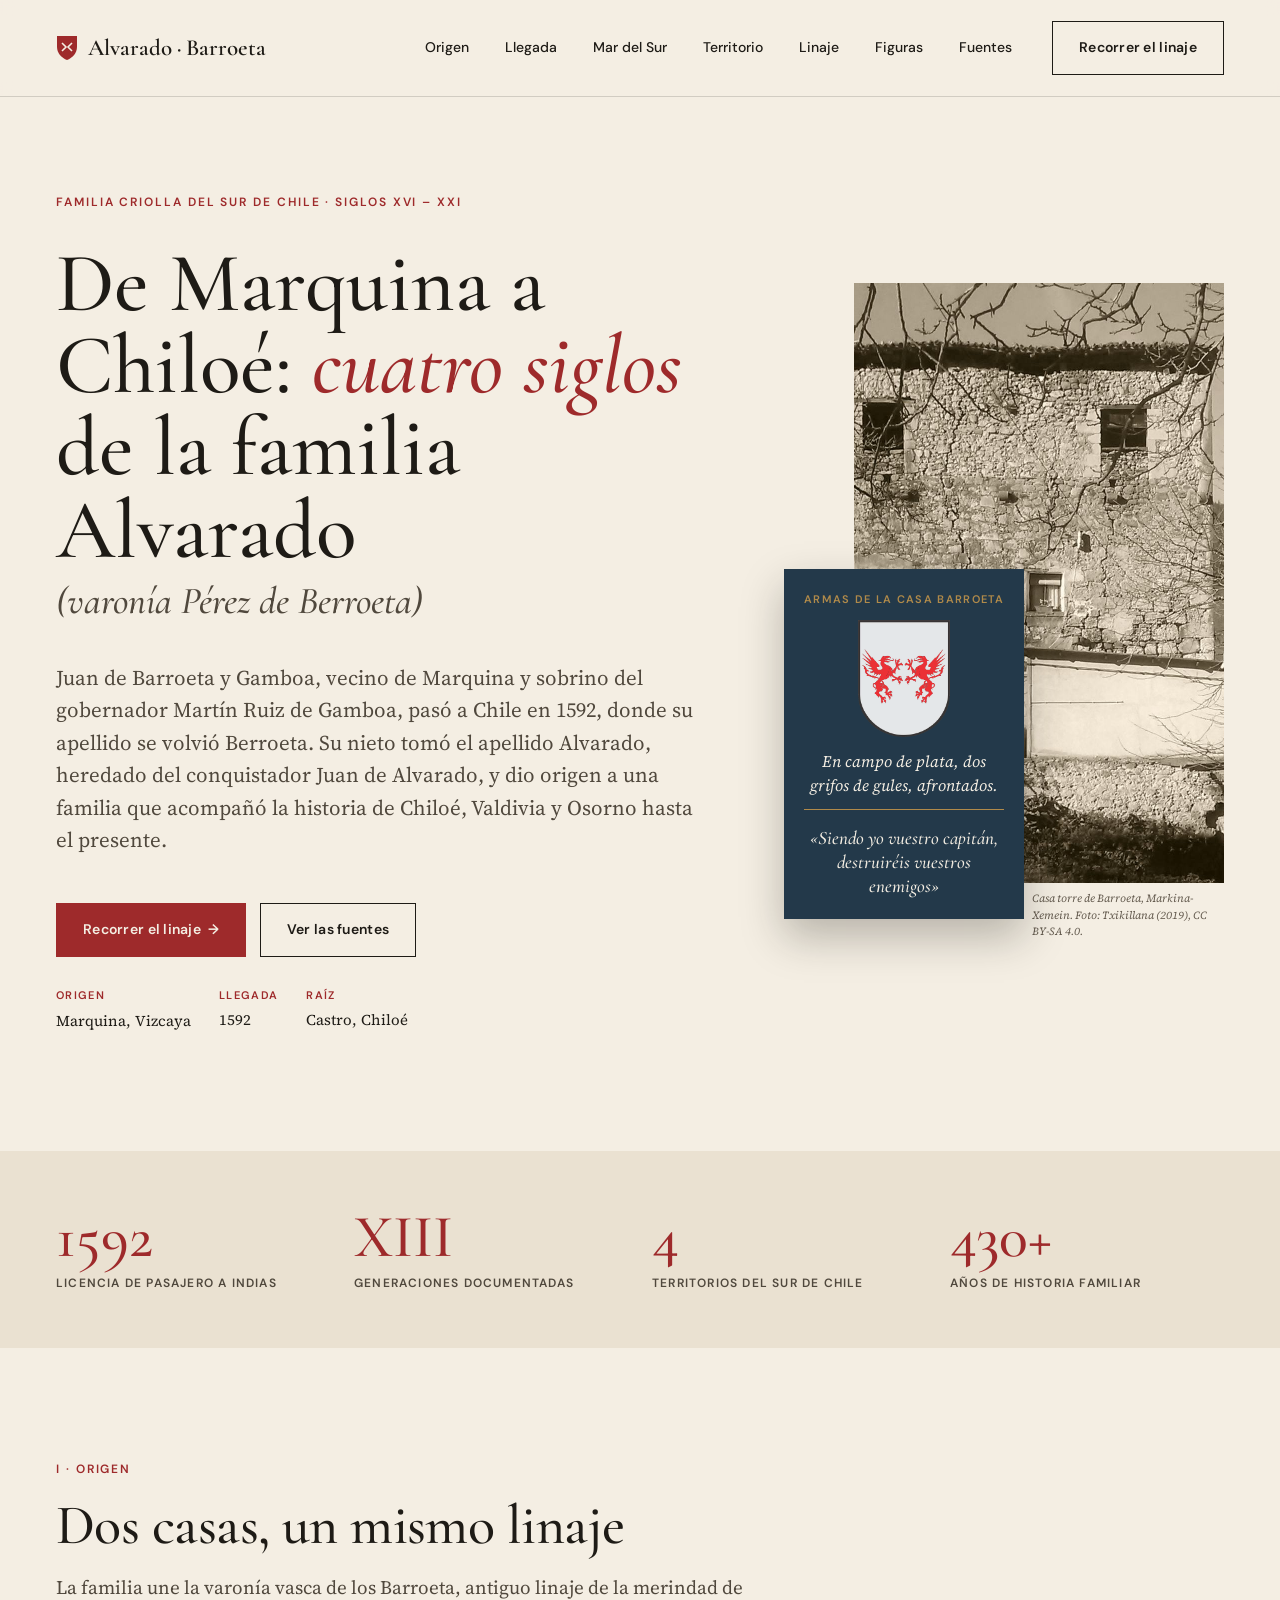
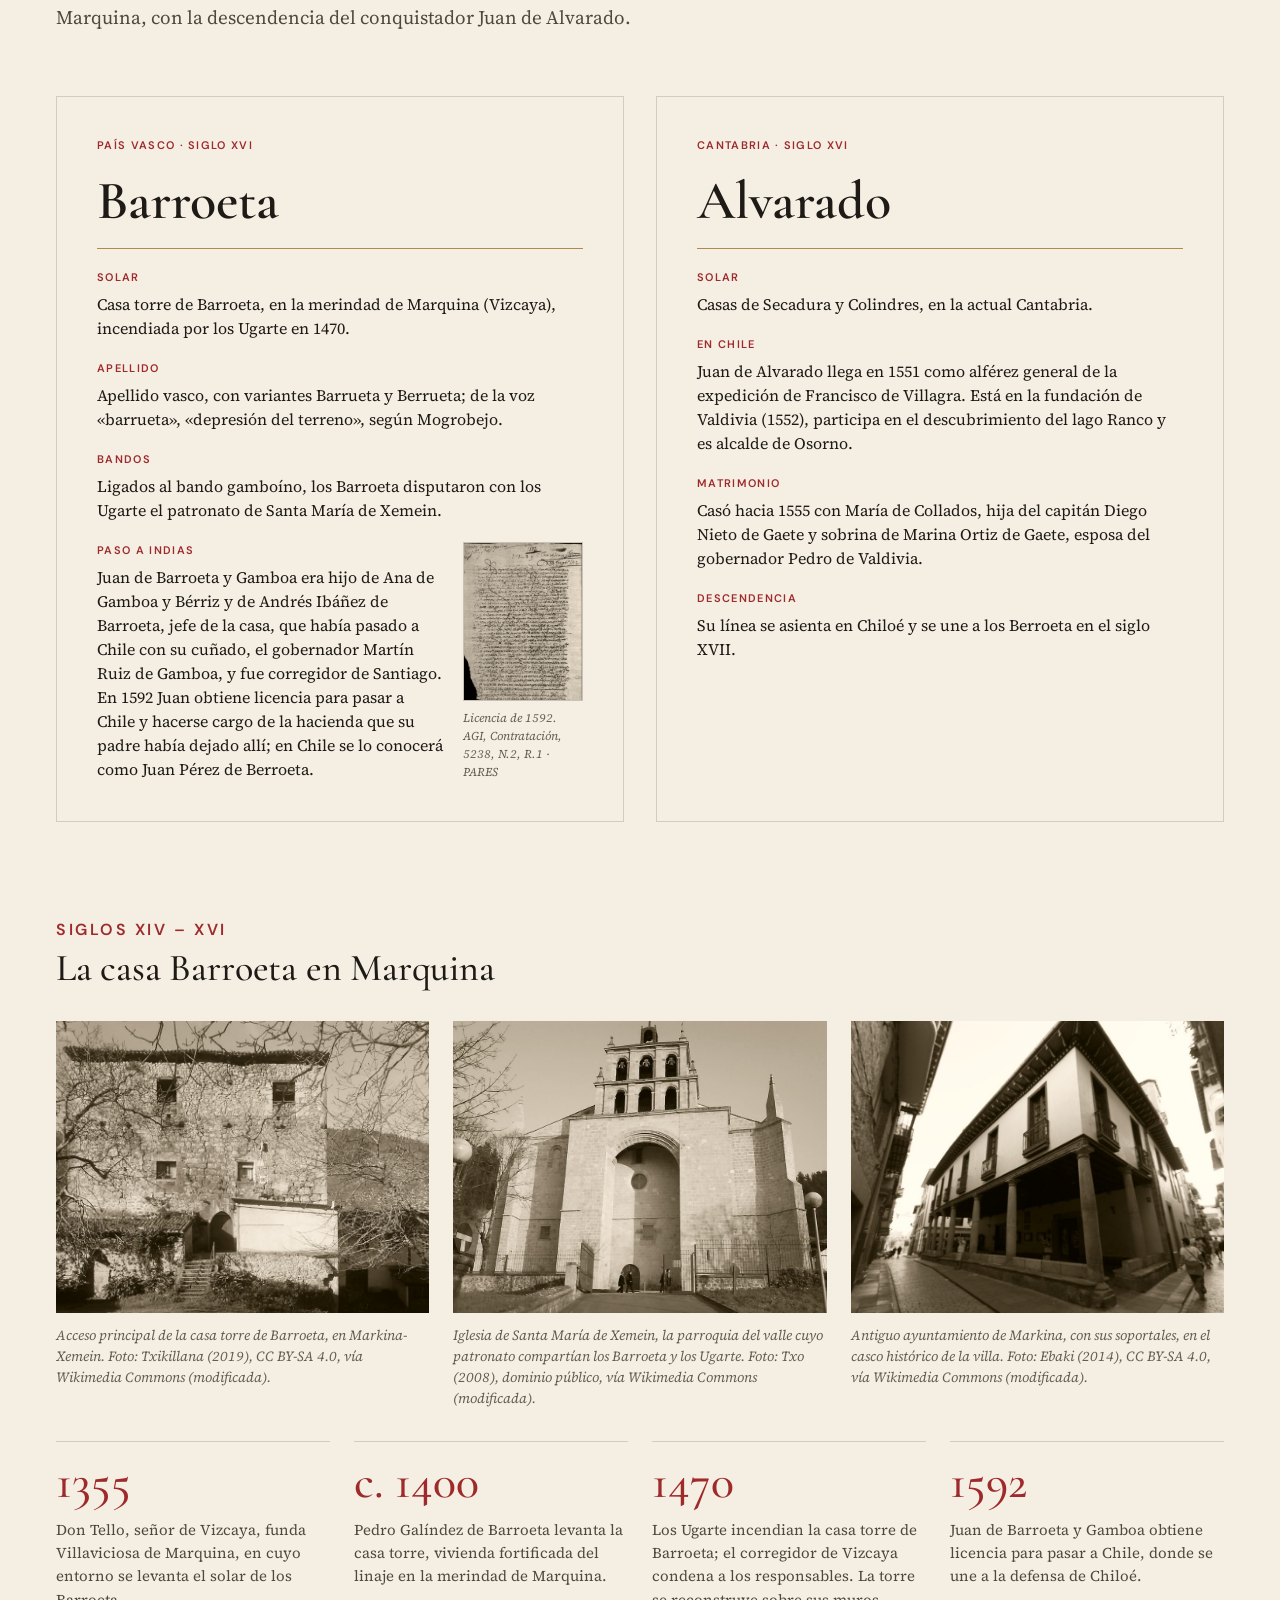
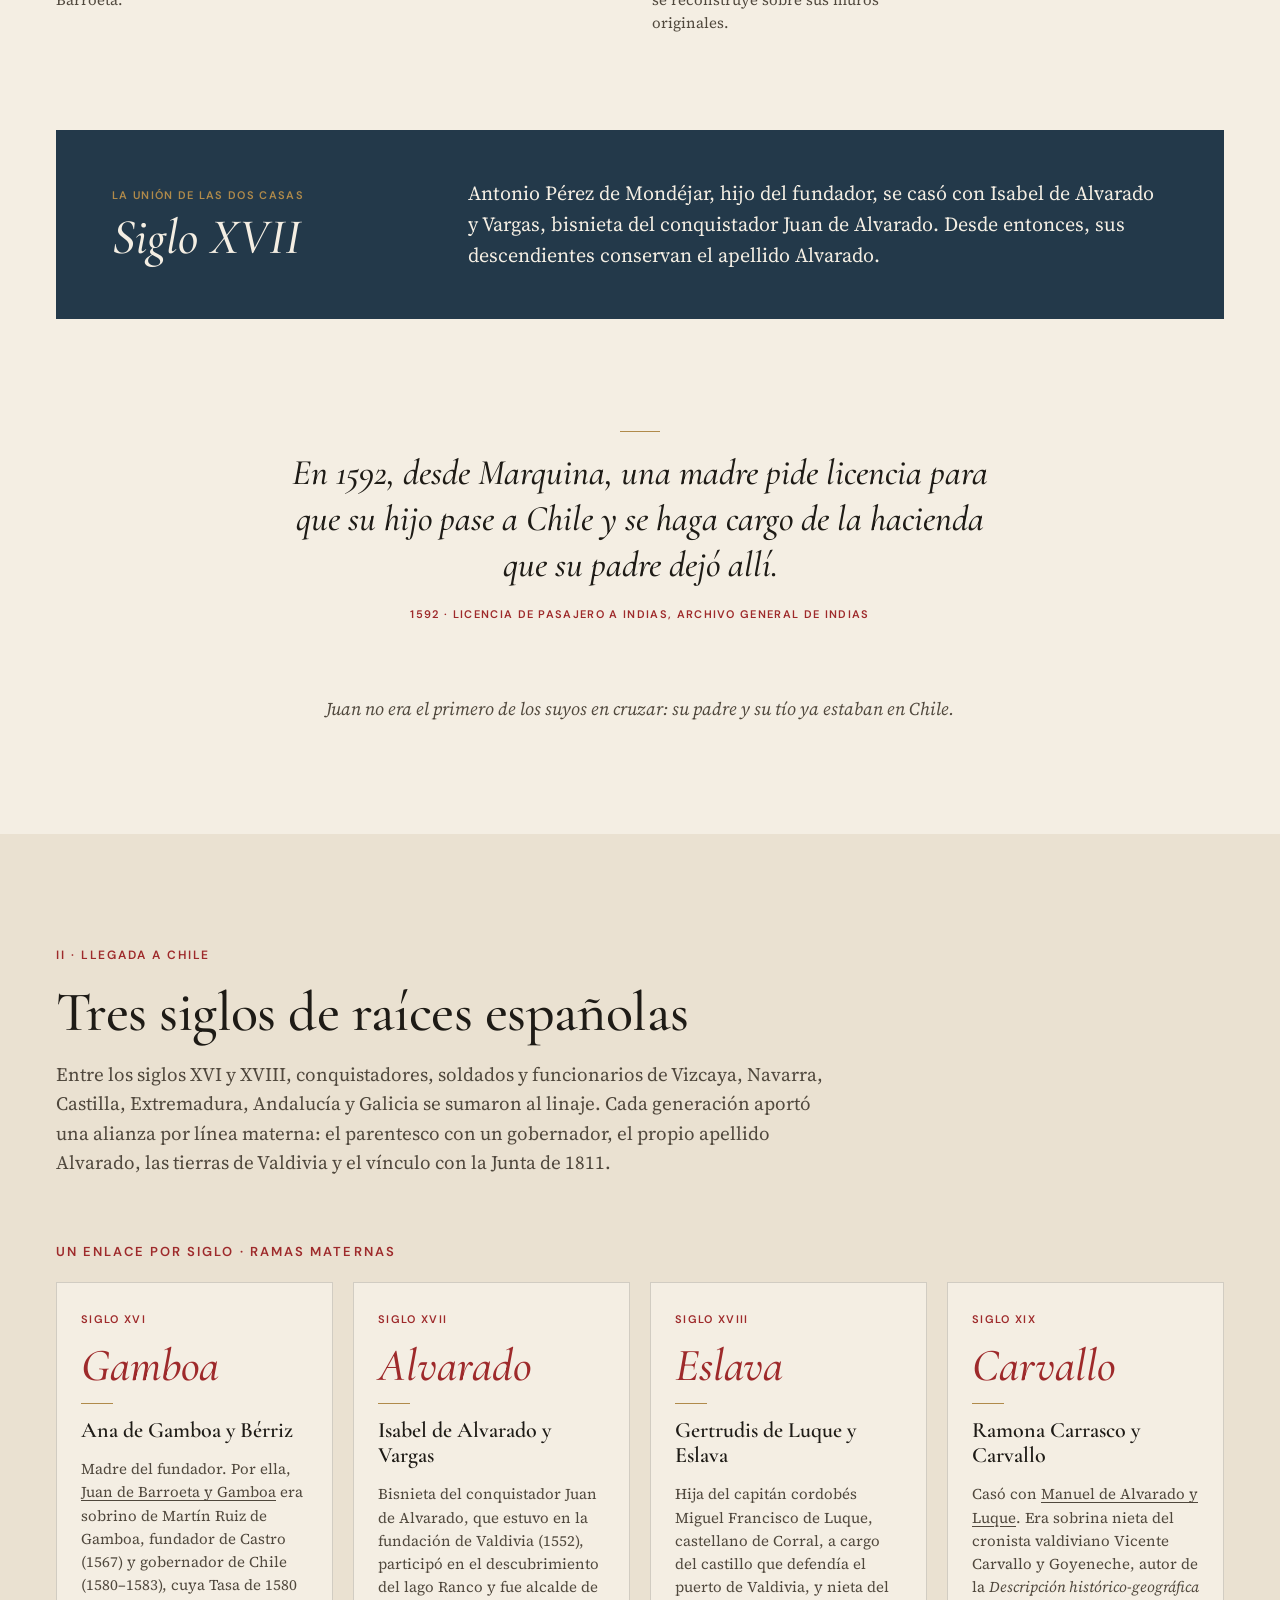
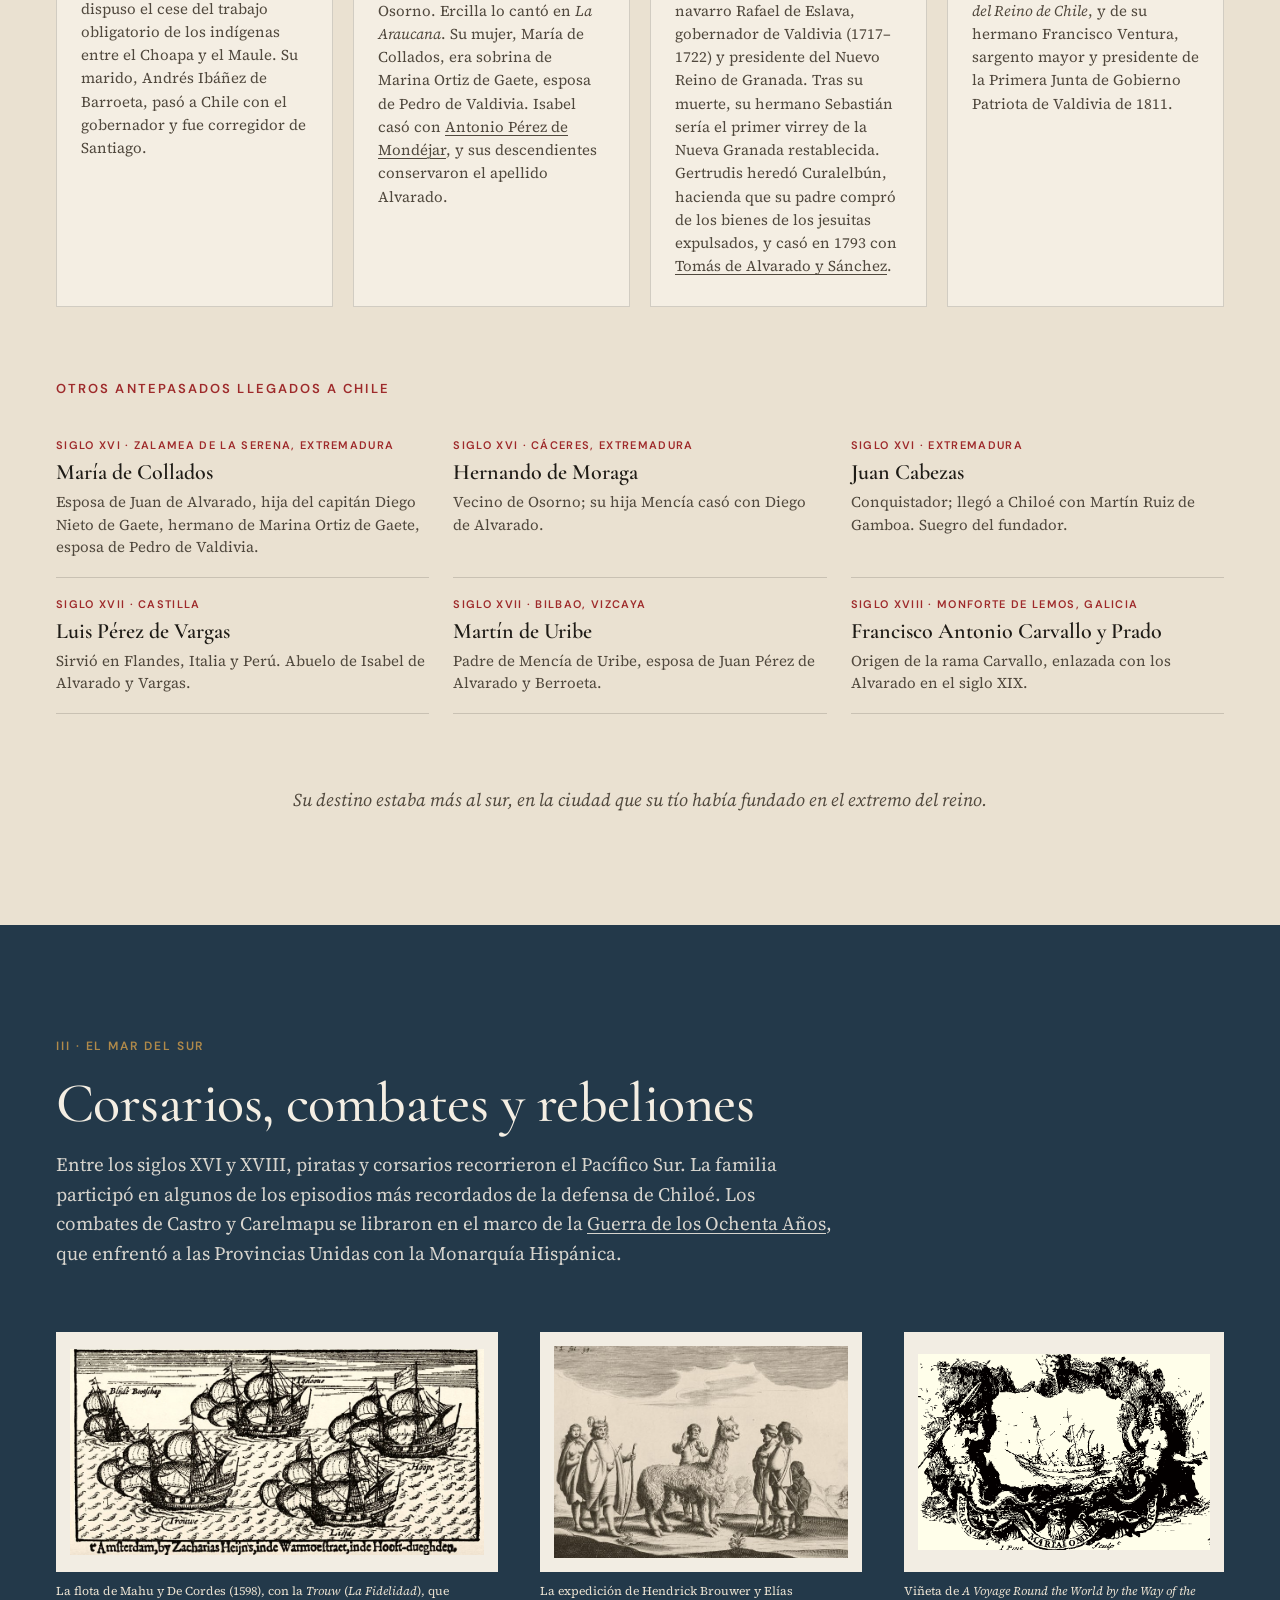
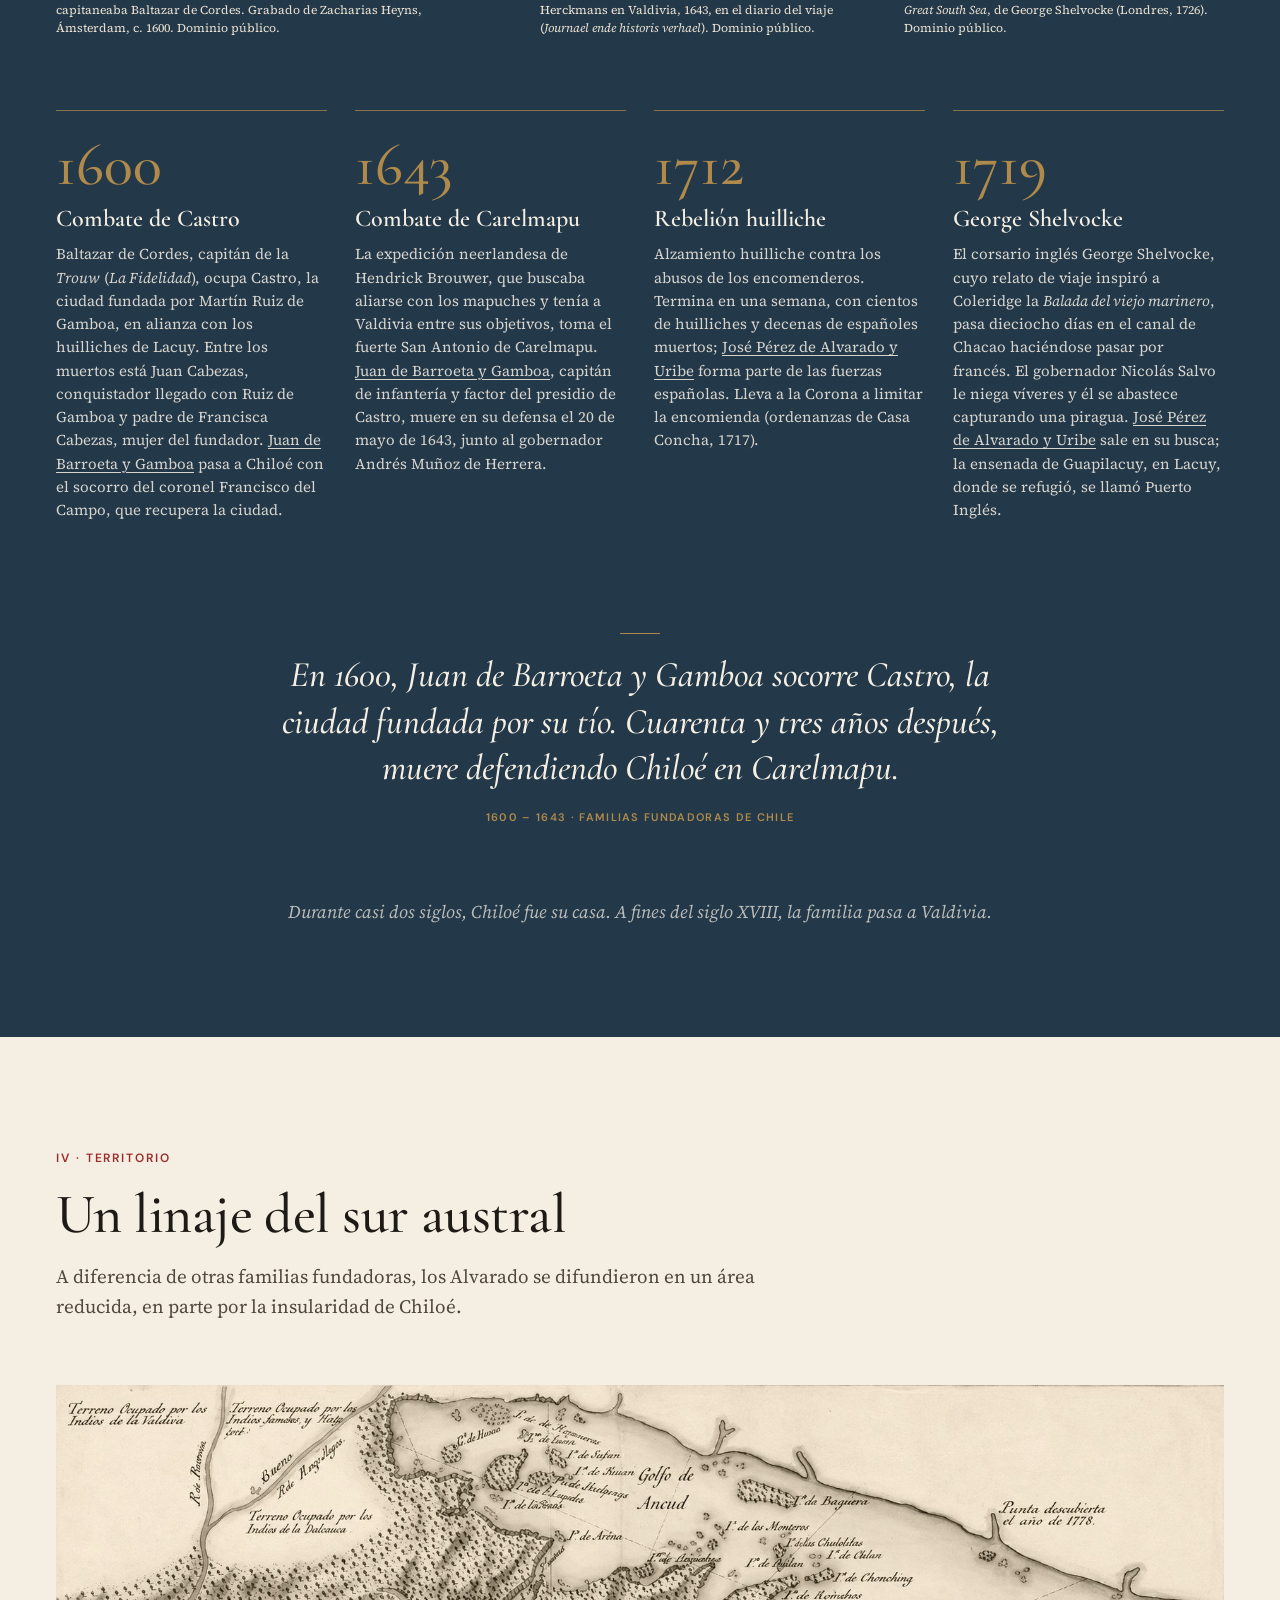
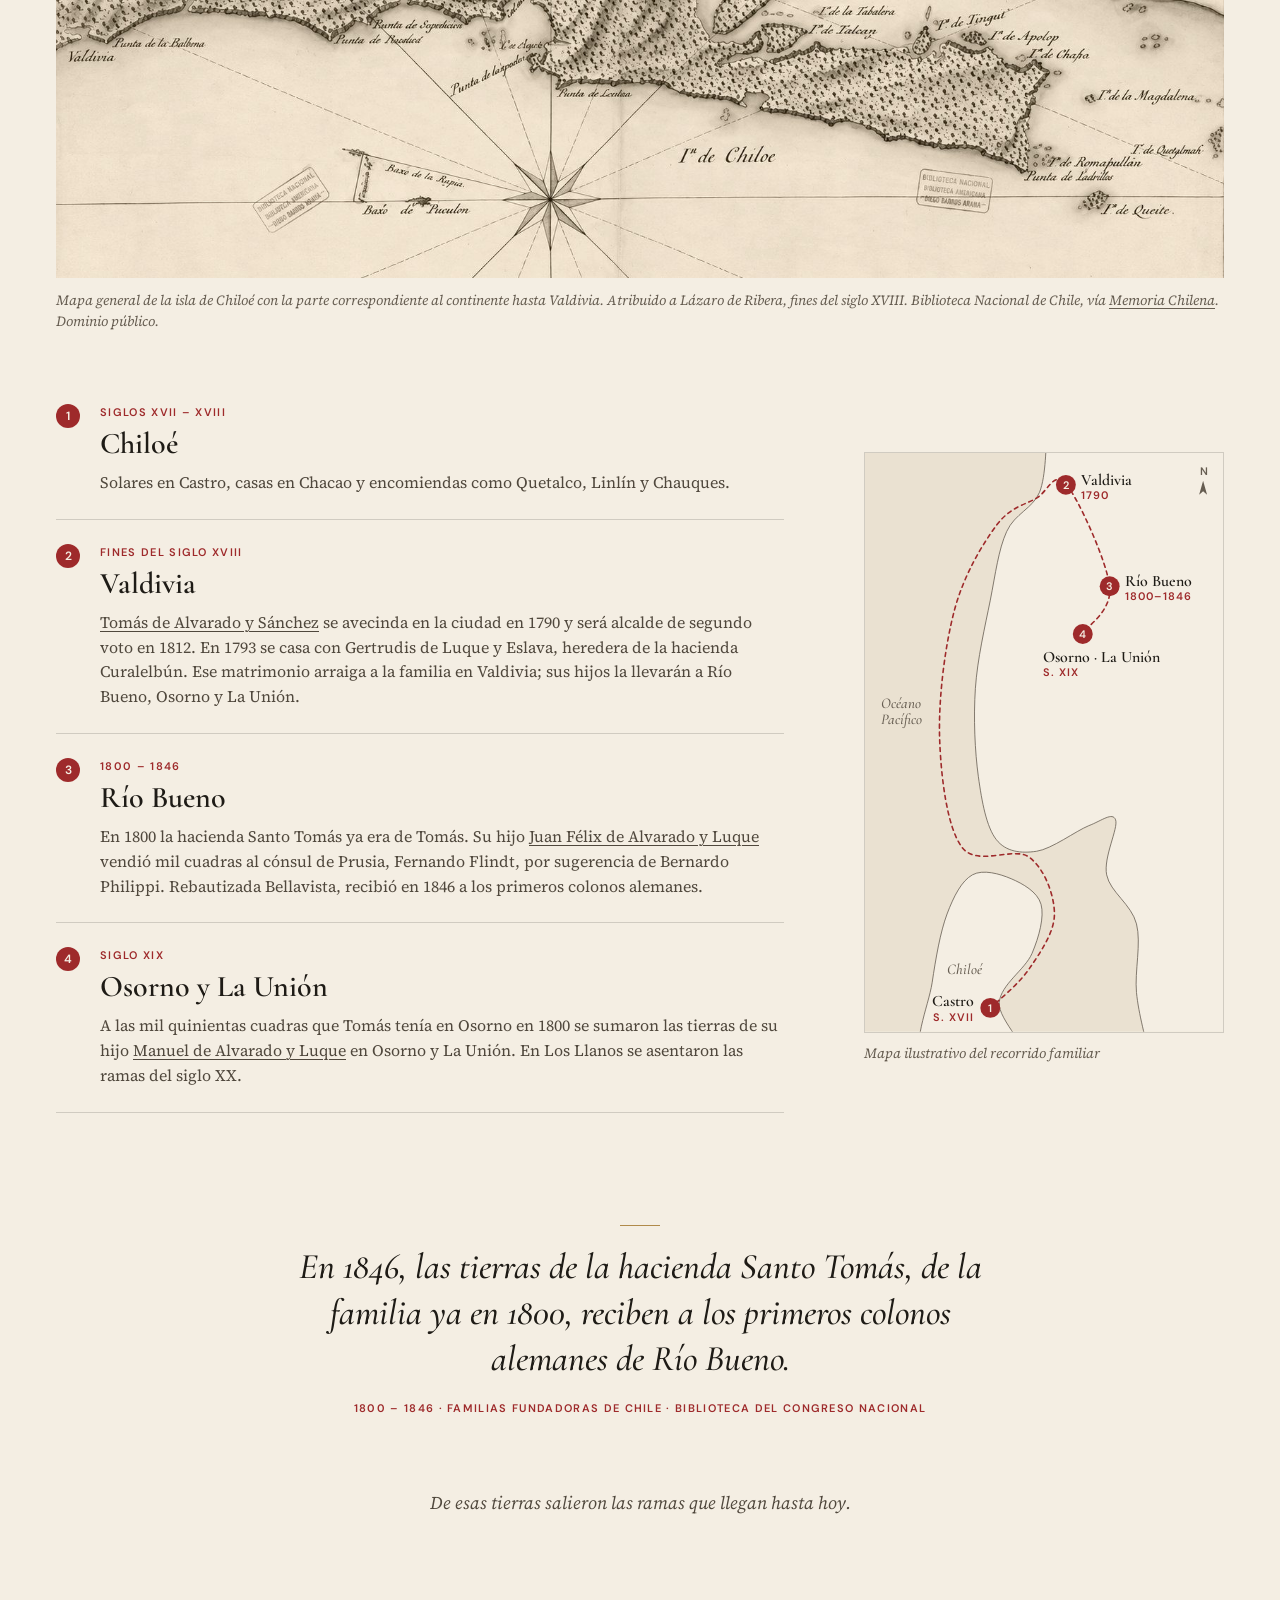
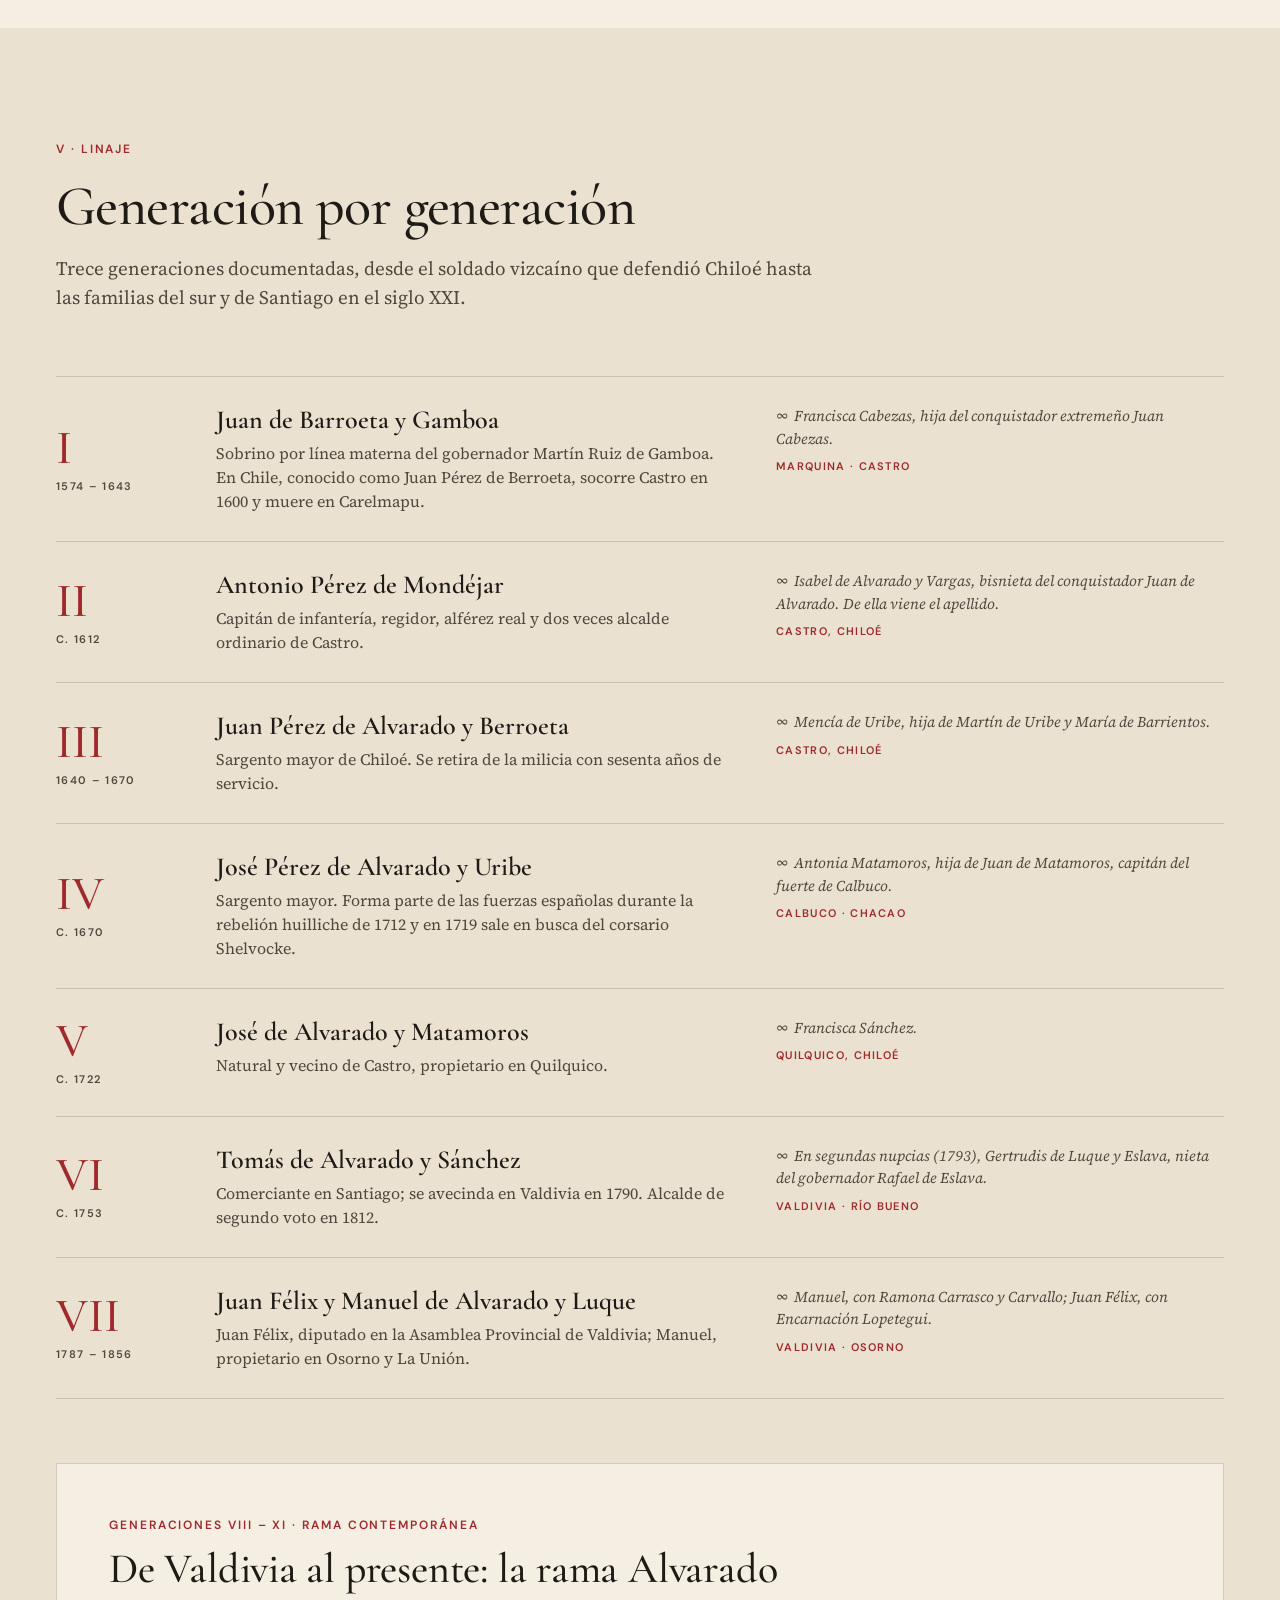
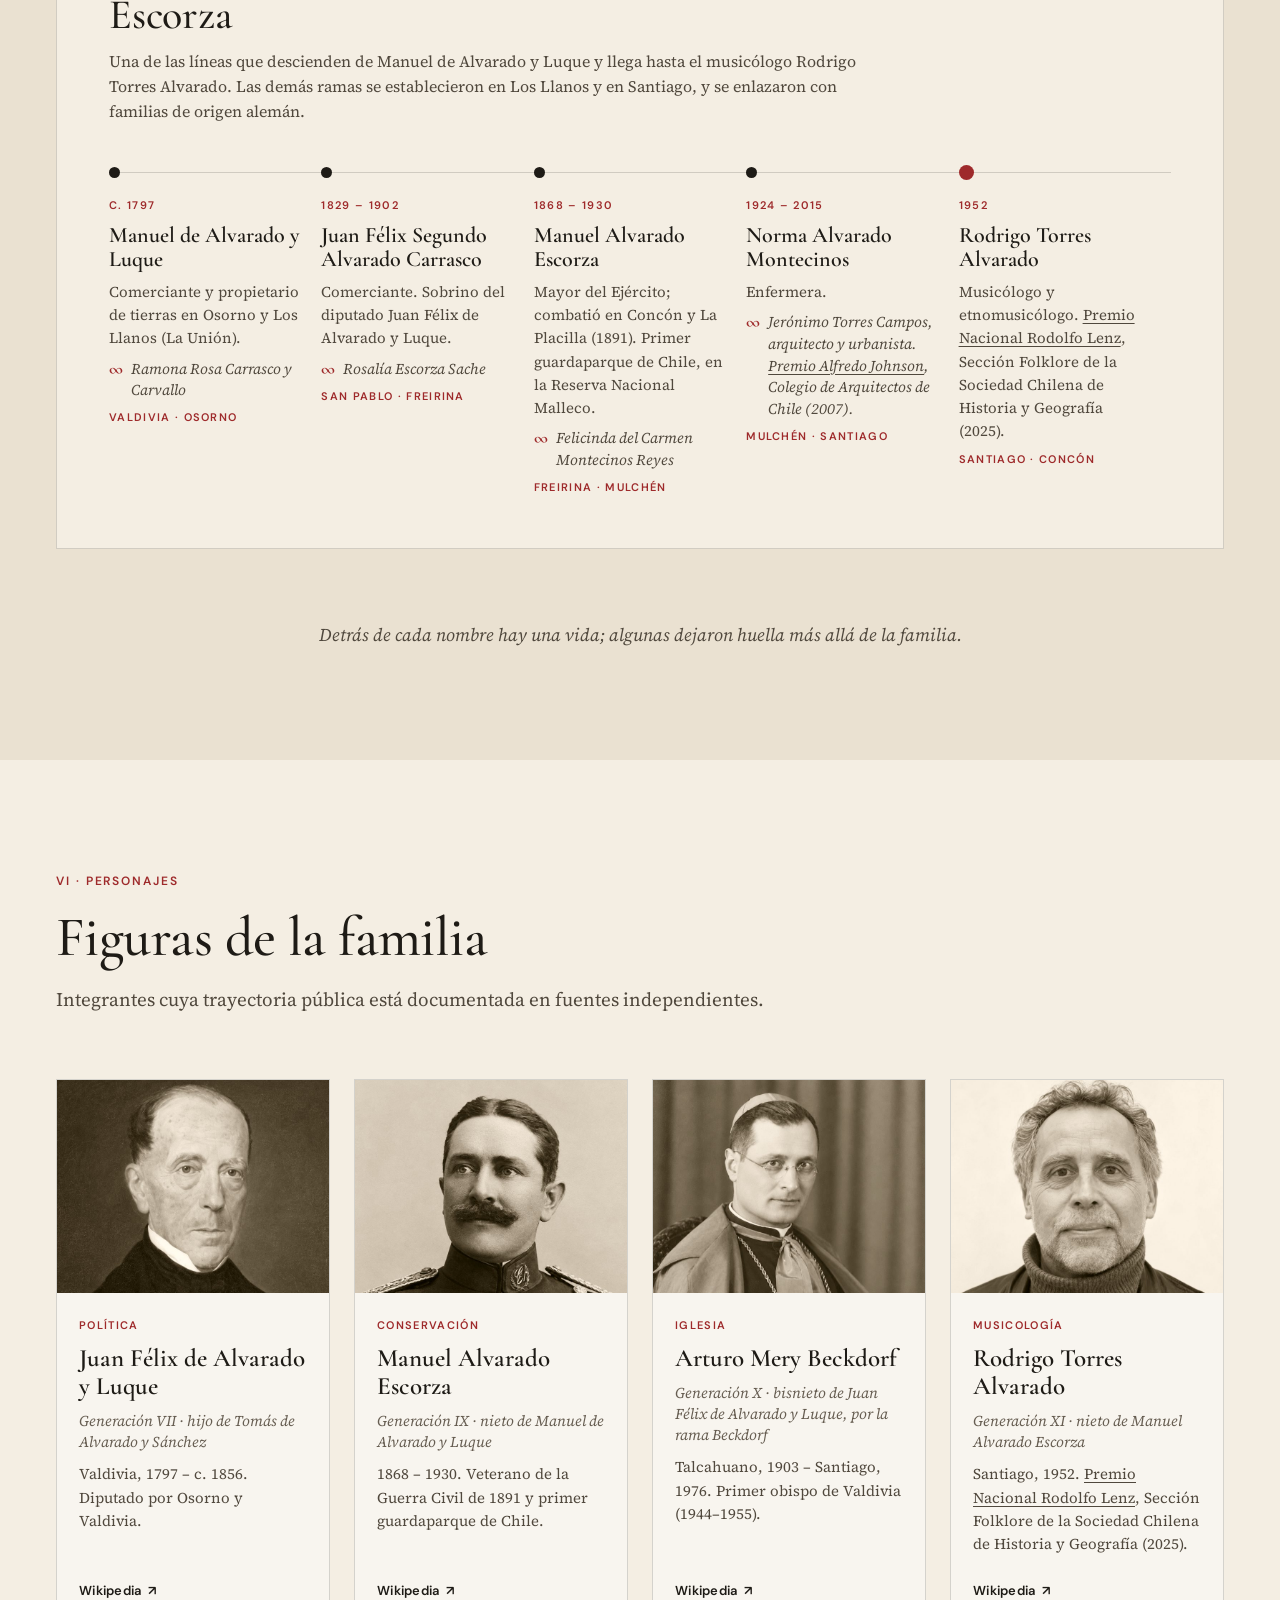
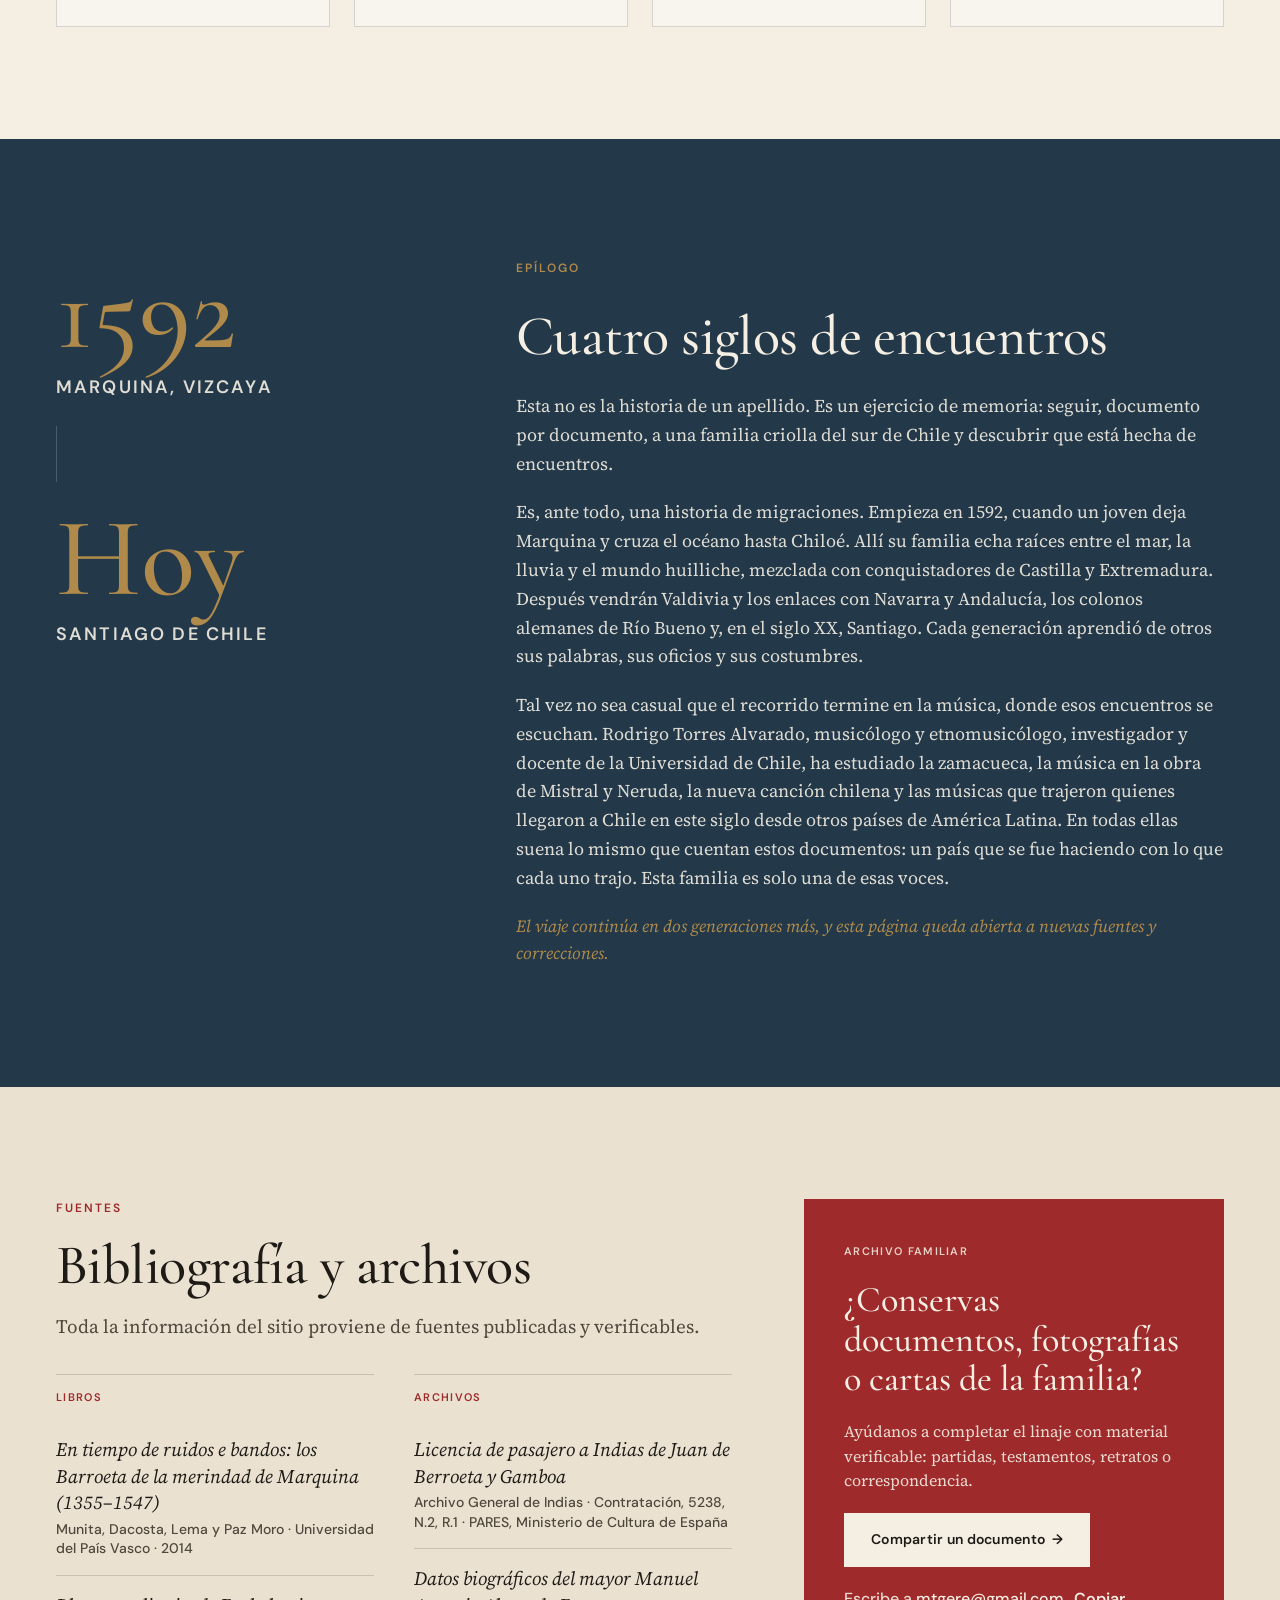
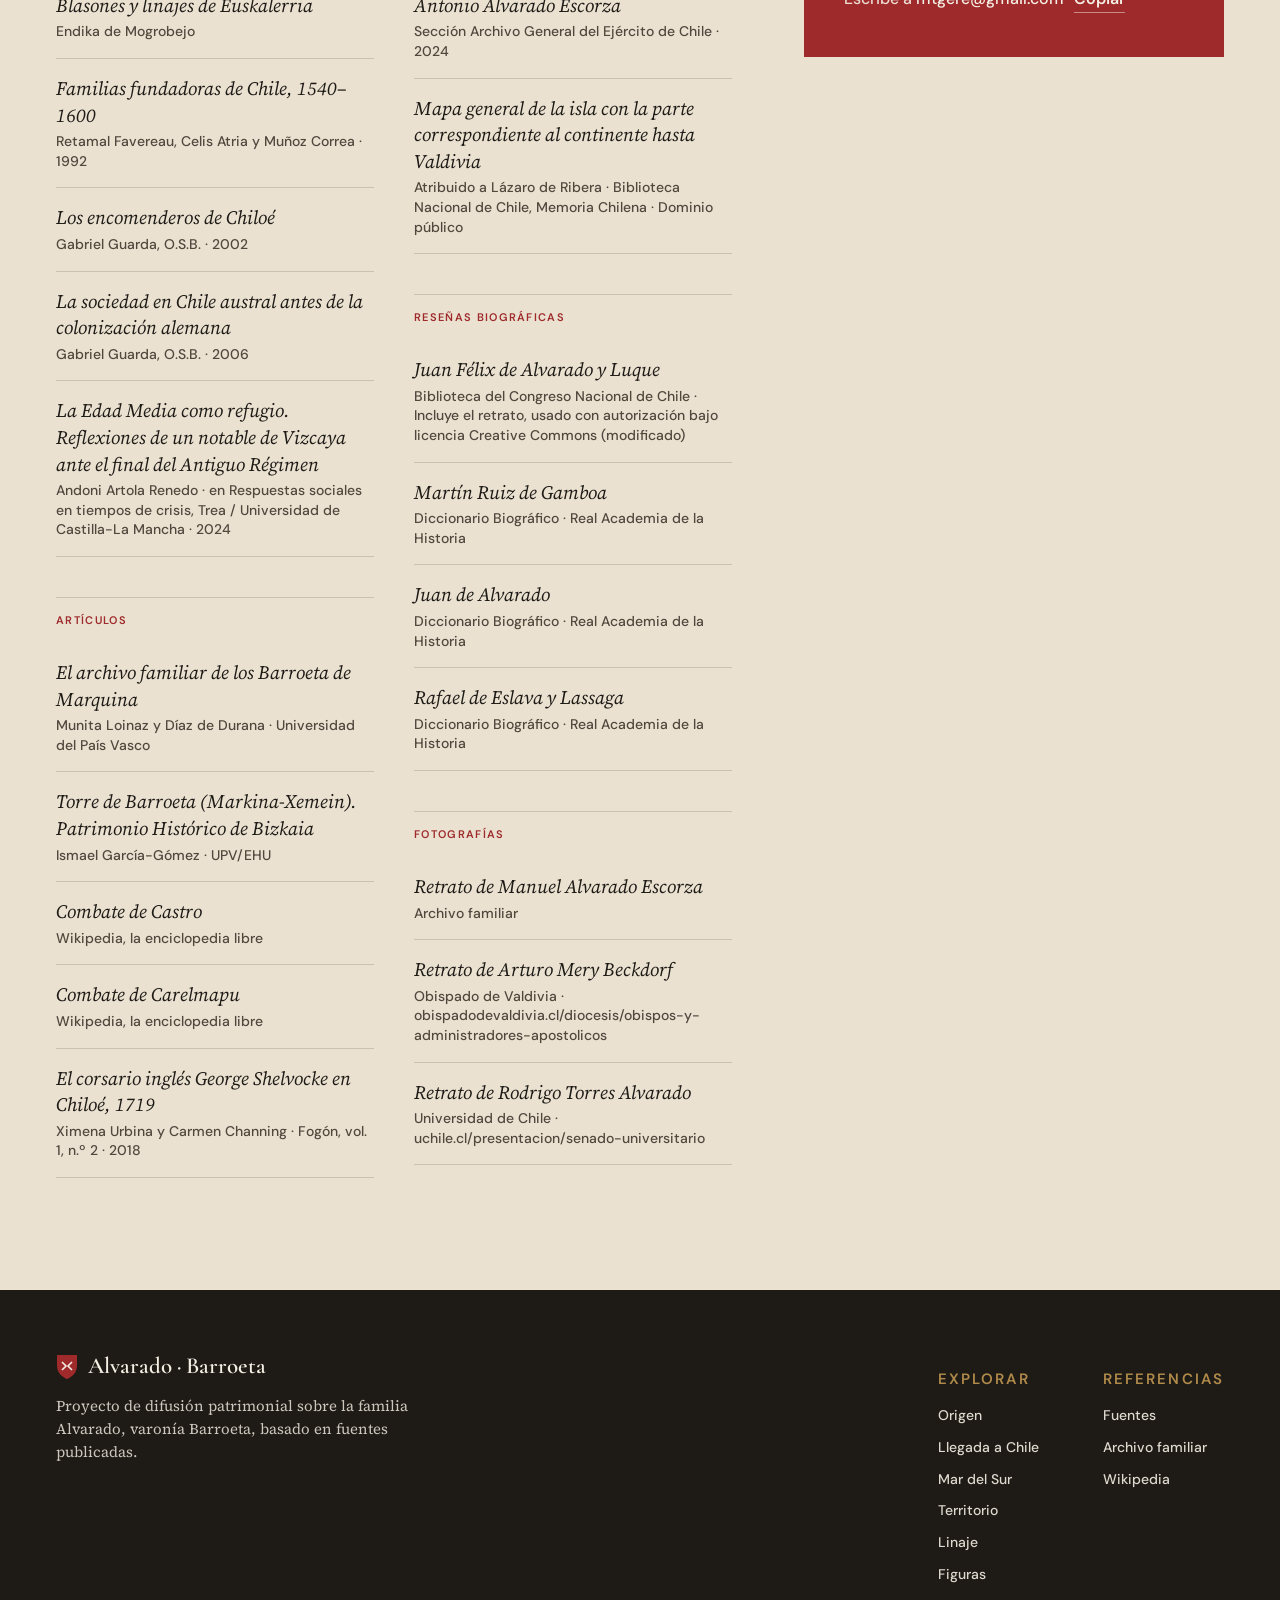
==== index.html @ 6210ed1a "Publica el sitio Alvarado · Barroeta Co-Authored-By: Claude Opus 5.5 <noreply@anthropic.com> Claude-" ====
<!doctype html>
<html lang="es">
<head>
<meta charset="utf-8">
<meta name="viewport" content="width=device-width, initial-scale=1, viewport-fit=cover">
<meta name="theme-color" content="#F4EEE3">
<meta property="og:type" content="website">
<meta property="og:title" content="De Marquina a Chiloé: cuatro siglos de la familia Alvarado">
<meta property="og:description" content="Historia documentada de una familia criolla del sur de Chile, varonía Pérez de Berroeta (1592 – hoy).">
<meta property="og:image" content="https://alvaradobarroeta.cl/img/torre-hero.jpg">
<meta property="og:url" content="https://alvaradobarroeta.cl/">
<link rel="canonical" href="https://alvaradobarroeta.cl/">
<link rel="icon" href="favicon.svg" type="image/svg+xml">
<title>Alvarado · Barroeta</title>
<meta name="description" content="De Marquina a Chiloé: cuatro siglos de la familia Alvarado (varonía Pérez de Berroeta), una familia criolla del sur de Chile.">
<link rel="preconnect" href="https://fonts.googleapis.com">
<link rel="preconnect" href="https://fonts.gstatic.com" crossorigin>
<link rel="stylesheet" href="https://fonts.googleapis.com/css2?family=Cormorant+Garamond:ital,wght@0,500;0,600;1,500&family=DM+Sans:wght@500;600&family=Source+Serif+4:ital,opsz,wght@0,8..60,400;1,8..60,400&display=swap">
<style>
html,body{margin:0}[hidden]{display:none!important}
/* Layout: archival one-page chronicle from the Figma file "Linaje Alvarado · Landing" — 1440 frame with 120px margins (1200 measure), 390 frame with 20px margins; parchment and beige bands, navy for the sea and the epilogue */
*,*::before,*::after{box-sizing:border-box}
:root{
  --cream:#F4EEE3; --beige:#EAE1D1; --paper:#F8F5EF; --navy:#23394A; --dark:#1E1B16;
  --ink:#1E1B16; --grey:#50483D; --muted:#665D51; --red:#9E2A2B; --gold:#B08A4A;
  --line:rgba(30,27,22,.16); --line-light:rgba(244,238,227,.2);
  --display:"Cormorant Garamond",Garamond,"Times New Roman",serif;
  --text:"Source Serif 4","Source Serif Pro",Georgia,serif;
  --ui:"DM Sans",system-ui,-apple-system,"Segoe UI",sans-serif;
  --side:120px; --sec:112px; --block:64px;
  color-scheme:light;
}
@media (max-width:1280px){:root{--side:56px}}
@media (max-width:720px){:root{--side:20px;--sec:64px;--block:40px}}
html{scroll-behavior:smooth;scroll-padding-top:calc(72px + env(safe-area-inset-top,0px))}
@media (prefers-reduced-motion:reduce){html{scroll-behavior:auto}*{animation:none!important;transition:none!important}}
body{background:var(--cream);color:var(--ink);font-family:var(--text);font-size:16px;line-height:1.55;-webkit-font-smoothing:antialiased;text-rendering:optimizeLegibility;overflow-x:hidden}
body::before{content:"";position:fixed;inset:0 0 auto;height:env(safe-area-inset-top,0px);z-index:60;background:var(--cream)}
a{color:inherit}
img{display:block;max-width:100%}
p{margin:0}
.wrap{max-width:calc(1200px + 2*var(--side));margin:0 auto;padding-left:max(var(--side),env(safe-area-inset-left,0px));padding-right:max(var(--side),env(safe-area-inset-right,0px))}
section{padding-block:var(--sec)}
.bg-cream{background:var(--cream)} .bg-beige{background:var(--beige)} .bg-navy{background:var(--navy);color:var(--cream)}
:focus-visible{outline:2px solid var(--red);outline-offset:3px}
.bg-navy :focus-visible{outline-color:var(--gold)}

/* type — Figma desktop / mobile values */
.kicker{font-family:var(--ui);font-weight:600;font-size:12px;letter-spacing:.16em;text-transform:uppercase;color:var(--red)}
.bg-navy .kicker{color:var(--gold)}
.label{font-family:var(--ui);font-weight:600;font-size:11px;letter-spacing:.12em;text-transform:uppercase;color:var(--red)}
.bg-navy .label{color:var(--gold)}
h1,h2,h3,h4{font-family:var(--display);font-weight:500;margin:0}
h2{font-size:56px;line-height:1.05;letter-spacing:-.01em}
.lead{font-size:19px;line-height:1.55;color:var(--grey);max-width:780px}
.bg-navy .lead{color:rgba(244,238,227,.86)}
.head{display:grid;gap:18px;margin-bottom:var(--block);max-width:780px}
.link-u{text-decoration:underline;text-decoration-thickness:1px;text-underline-offset:3px}
.link-u:hover{color:var(--red)} .bg-navy .link-u:hover{color:var(--gold)}
.cap{font-style:italic;font-size:14px;line-height:1.5;color:var(--muted)}
.bg-navy .cap{color:rgba(244,238,227,.72)}
/* Los ajustes de imagen de Figma (exposición, temperatura, tinte, sombras) vienen aplicados en cada archivo con la curva medida en Figma */
.mask{overflow:hidden;background:var(--beige)}
.mask img{width:100%;height:100%;object-fit:cover;object-position:center}
@media (max-width:720px){
  h2{font-size:36px}
  .lead{font-size:16px}
  .head{gap:12px}
}

/* nav */
.nav{position:sticky;top:env(safe-area-inset-top,0px);z-index:50;background:rgba(244,238,227,.95);backdrop-filter:blur(8px);-webkit-backdrop-filter:blur(8px);border-bottom:1px solid var(--line)}
.nav .wrap{display:flex;align-items:center;gap:40px;min-height:96px;position:relative}
.brand{display:flex;align-items:center;gap:10px;text-decoration:none;font-family:var(--display);font-weight:600;font-size:23px;line-height:1;white-space:nowrap}
.brand svg{flex:none}
.nav-links{display:flex;gap:36px;margin-left:auto;font-family:var(--ui);font-weight:500;font-size:14px}
.nav-links a{text-decoration:none;color:var(--ink)}
.nav-links a:hover,.nav-links a.on{color:var(--red)}
.nav .btn{background:transparent;color:var(--ink);border-color:var(--ink)}
.nav .btn:hover{background:var(--ink);color:var(--cream);border-color:var(--ink)}
.btn{display:inline-flex;align-items:center;justify-content:center;gap:8px;font-family:var(--ui);font-weight:600;font-size:14px;letter-spacing:.02em;text-decoration:none;padding:15px 26px;border:1px solid var(--red);background:var(--red);color:var(--cream);white-space:nowrap;cursor:pointer}
.btn:hover{background:#86221f;border-color:#86221f}
.btn.ghost{background:transparent;color:var(--ink);border-color:var(--ink)}
.btn.ghost:hover{background:var(--ink);color:var(--cream)}
.progress{position:absolute;left:0;bottom:-1px;height:2px;width:0;background:var(--red)}
.nav .progress{left:0}
.menu-btn{display:none;margin-left:auto;font-family:var(--ui);font-weight:500;font-size:14px;background:none;border:0;padding:10px 0 10px 12px;color:var(--ink);cursor:pointer;align-items:center;gap:8px}
.menu-btn i{display:grid;gap:4px}.menu-btn i::before,.menu-btn i::after{content:"";width:18px;height:1.5px;background:currentColor;display:block}
@media (max-width:1100px){.nav-links,.nav .btn{display:none}.menu-btn{display:inline-flex}}
@media (max-width:720px){.nav .wrap{min-height:59px}.brand{font-size:20px}}
.nav .progress-bar{position:absolute;left:0;right:0;bottom:-1px;height:2px}
/* menu overlay (Figma 213:1716) */
.menu{position:fixed;inset:0;z-index:70;background:var(--navy);color:var(--cream);padding:calc(env(safe-area-inset-top,0px) + 24px) max(24px,env(safe-area-inset-right,0px)) calc(env(safe-area-inset-bottom,0px) + 24px) max(24px,env(safe-area-inset-left,0px));overflow:auto}
.menu-top{display:flex;align-items:center;justify-content:space-between;margin-bottom:24px}
.menu-top .label,.menu-close{font-family:var(--ui);font-weight:600;font-size:12px;letter-spacing:.12em;text-transform:uppercase;color:var(--gold)}
.menu-close{background:none;border:0;cursor:pointer;padding:8px 0 8px 12px;display:flex;align-items:center;gap:6px}
.menu ol{list-style:none;margin:0;padding:0}
.menu li a{display:flex;gap:16px;align-items:baseline;padding:36px 0;border-bottom:1px solid var(--line-light);text-decoration:none;font-family:var(--display);font-size:30px;font-weight:500;line-height:1.1}
.menu li a span{font-family:var(--ui);font-size:11px;font-weight:600;letter-spacing:.1em;color:var(--gold);min-width:22px}

/* hero */
.hero{padding-block:96px 120px}
.hero-grid{display:grid;grid-template-columns:minmax(0,680px) 440px;gap:80px;align-items:center;justify-content:space-between}
.hero-copy{display:grid;gap:0}
.hero h1{font-size:84px;line-height:.98;margin-top:30px}
.hero h1 em{color:var(--red);font-style:italic}
.hero .sub{display:block;font-style:italic;font-size:38px;line-height:1.6;color:var(--grey)}
.hero .intro{font-size:21px;line-height:1.55;color:var(--grey);margin-top:30px}
.ctas{display:flex;flex-wrap:wrap;gap:14px;margin-top:46px}
.meta{display:flex;gap:28px;margin-top:30px}
.meta div{display:grid;gap:4px} .meta p:not(.label){font-size:15px}
/* lámina: photo with heraldic card overlapping its lower left corner */
.lamina{position:relative;margin:0;padding-left:70px;display:grid;gap:8px;align-content:start;min-height:653px}
.lamina .mask{aspect-ratio:370/600}
.lamina figcaption{padding-left:178px;font-size:11px}
.heraldica{position:absolute;left:0;top:286px;width:240px;background:var(--navy);color:var(--cream);padding:22px 20px;text-align:center;box-shadow:0 18px 40px rgba(30,27,22,.28);display:grid;gap:12px;justify-items:center}
.heraldica .label{color:var(--gold)}
.heraldica img{width:92px}
.heraldica p.t{font-style:italic;font-size:16px;line-height:1.5}
.heraldica blockquote{margin:0;padding-top:16px;border-top:1px solid var(--gold);font-family:var(--display);font-style:italic;font-weight:500;font-size:19px;line-height:1.25}
.hero-copy>*{animation:rise .9s cubic-bezier(.2,.7,.2,1) both}
.hero-copy>*:nth-child(2){animation-delay:.08s}.hero-copy>*:nth-child(3){animation-delay:.16s}.hero-copy>*:nth-child(4){animation-delay:.24s}.hero-copy>*:nth-child(5){animation-delay:.32s}
@keyframes rise{from{transform:translateY(14px);opacity:.001}to{transform:none;opacity:1}}
@media (max-width:1240px){.hero h1{font-size:68px}.hero .sub{font-size:32px}}
@media (max-width:1100px){.hero-grid{grid-template-columns:1fr;gap:56px}.lamina{max-width:440px;width:100%}}
@media (max-width:720px){
  .hero{padding-block:48px 64px}.hero-grid{gap:40px}
  .hero h1{font-size:46px;margin-top:22px}
  .hero .sub{font-size:24px}
  .hero .intro{font-size:17px;margin-top:22px}
  .ctas{flex-direction:column;gap:16px;margin-top:22px}.ctas .btn{width:100%}
  .meta{gap:18px;margin-top:24px;flex-wrap:nowrap}.meta>div{flex:none}
  .lamina{padding-left:48px;max-width:350px;margin-inline:auto;width:100%;min-height:508px}
  .lamina .mask{aspect-ratio:302/440}
  .lamina figcaption{padding-left:160px}
  .heraldica{width:200px;top:134px;padding:20px 16px;gap:12px}
  .heraldica img{width:76px}.heraldica p.t{font-size:15px}.heraldica blockquote{font-size:16px}
}

/* cifras */
.cifras{padding-block:56px}
.stats{display:grid;grid-template-columns:repeat(4,1fr);gap:24px}
.stat{display:grid;gap:8px;align-content:start}
.stat b{font-family:var(--display);font-weight:500;font-size:60px;line-height:1;color:var(--red)}
.stat span{font-family:var(--ui);font-weight:600;font-size:12px;line-height:1.4;letter-spacing:.1em;text-transform:uppercase;color:var(--grey)}
@media (max-width:720px){.cifras{padding-block:40px}.stats{grid-template-columns:1fr 1fr;gap:32px 20px}.stat b{font-size:44px}}

/* origen */
.casas{display:grid;grid-template-columns:1fr 1fr;gap:32px}
.casa{border:1px solid var(--line);background:var(--cream);padding:40px;display:grid;gap:20px;align-content:start}
.casa h3{font-weight:600;font-size:54px;line-height:1;padding-bottom:20px;border-bottom:1px solid var(--gold)}
.campo{display:grid;gap:6px;align-content:start}
.campo p:not(.label){font-size:16px;line-height:1.5}
.paso{display:grid;grid-template-columns:minmax(0,1fr) 120px;gap:20px;align-items:start}
.paso figure{margin:0;display:grid;gap:8px}
.paso .mask{width:120px;aspect-ratio:120/159;border:1px solid var(--line)}
.paso .cap{font-size:12px}
.marquina{margin-top:96px;display:grid;gap:32px}
.marquina h3{font-size:38px;line-height:1.08;letter-spacing:-.005em}
.triptico{display:grid;grid-template-columns:repeat(3,1fr);gap:24px}
.triptico figure{margin:0;display:grid;gap:12px;align-content:start}
.triptico .mask{aspect-ratio:384/300}
.hitos{display:grid;grid-template-columns:repeat(4,1fr);gap:24px}
.hito{border-top:1px solid var(--line);padding-top:16px}
.hito b{display:block;font-family:var(--display);font-weight:500;font-size:48px;line-height:1;color:var(--red);margin-bottom:12px}
.hito p{font-size:15px;color:var(--grey)}
.union{margin-top:96px;background:var(--navy);color:var(--cream);padding:48px 56px;display:grid;grid-template-columns:300px minmax(0,1fr);gap:20px 56px;align-items:center}
.union .label{color:var(--gold)}
.union strong{display:block;font-family:var(--display);font-style:italic;font-weight:500;font-size:50px;line-height:1;margin-top:8px}
.union p:not(.label){font-size:20px}
@media (max-width:1000px){.casas{grid-template-columns:1fr}.triptico{grid-template-columns:1fr}.hitos{grid-template-columns:1fr 1fr}}
@media (max-width:720px){
  .casa{padding:28px 20px;gap:16px}.casa h3{font-size:40px;padding-bottom:16px}
  .paso{grid-template-columns:1fr}.paso .mask{width:150px}
  .marquina{margin-top:var(--block);gap:24px}.marquina h3{font-size:30px}
  .triptico .mask{aspect-ratio:350/242}
  .hitos{grid-template-columns:1fr;gap:20px}.hito b{font-size:40px;margin-bottom:8px}
  .union{grid-template-columns:1fr;padding:28px 24px;margin-top:var(--block)}.union strong{font-size:38px}.union p:not(.label){font-size:17px}
}

/* cita y puente */
.cita{max-width:720px;margin:112px auto 0;text-align:center;display:grid;gap:18px;justify-items:center}
.cita::before{content:"";width:40px;height:1px;background:var(--gold)}
.cita blockquote{margin:0;font-family:var(--display);font-style:italic;font-weight:500;font-size:36px;line-height:1.28}
.puente{max-width:820px;margin:72px auto 0;text-align:center;font-style:italic;font-size:18px;line-height:1.5;color:var(--grey)}
.bg-navy .puente{color:rgba(244,238,227,.72)}
@media (max-width:720px){
  .cita{margin-top:56px;text-align:left;justify-items:start;gap:14px}
  .cita blockquote{font-size:26px}
  .puente{margin-top:40px;font-size:16px}
}

/* llegada */
.subhead{font-family:var(--ui);font-weight:600;font-size:13px;letter-spacing:.16em;text-transform:uppercase;color:var(--red);margin-bottom:20px}
.ramas{display:grid;grid-template-columns:repeat(4,1fr);gap:20px}
.rama{background:var(--cream);border:1px solid var(--line);padding:28px 24px;display:grid;gap:14px;align-content:start}
.rama .apellido{font-family:var(--display);font-style:italic;font-weight:500;font-size:46px;line-height:1;color:var(--red);padding-bottom:16px;position:relative}
.rama .apellido::after{content:"";position:absolute;left:0;bottom:0;width:32px;height:1px;background:var(--gold)}
.rama h3{font-weight:600;font-size:22px;line-height:1.15}
.rama p:not(.label):not(.apellido){font-size:15px;color:var(--grey)}
.otros{margin-top:72px}
.otros-grid{display:grid;grid-template-columns:repeat(3,1fr);gap:0 24px}
.otro{border-bottom:1px solid var(--line);padding-block:18px;display:grid;gap:6px;align-content:start}
.otro h3{font-weight:600;font-size:22px;line-height:1.15}
.otro p:not(.label){font-size:15px;line-height:1.5;color:var(--grey)}
@media (max-width:1100px){.ramas{grid-template-columns:1fr 1fr}.otros-grid{grid-template-columns:1fr 1fr}}
@media (max-width:720px){.ramas,.otros-grid{grid-template-columns:1fr}.rama{padding:24px 20px}.rama .apellido{font-size:40px}.otros{margin-top:var(--block)}}

/* mar del sur */
.grabados{display:grid;grid-template-columns:455fr 332fr 329fr;gap:42px;align-items:start}
.grabados figure{margin:0;display:grid;gap:10px;align-content:start;min-width:0}
/* Figma "Lámina": marco crema #F2EDE3 con 14px de borde; Cordes y Shelvocke en FIT, Brouwer en FILL */
.grabados .marco{background:#F2EDE3;padding:14px;height:240px;overflow:hidden;position:relative}
.grabados .marco img{position:absolute;top:14px;left:14px;width:calc(100% - 28px);height:calc(100% - 28px);object-fit:contain}
.grabados .marco.fill img{object-fit:cover}
.grabados .cap{font-size:12px;line-height:1.55;font-style:normal;color:var(--beige)}
.grabados .cap i{font-style:italic}
.episodios{display:grid;grid-template-columns:repeat(4,1fr);gap:28px;margin-top:72px}
.episodio{border-top:1px solid rgba(176,138,74,.7);padding-top:24px;display:grid;gap:10px;align-content:start}
.episodio b{font-family:var(--display);font-weight:500;font-size:60px;line-height:1;color:var(--gold)}
.episodio h3{font-weight:600;font-size:24px;line-height:1.15}
.episodio p{font-size:15px;color:rgba(244,238,227,.86)}
@media (max-width:1100px){.episodios{grid-template-columns:1fr 1fr}.grabados{gap:24px}}
@media (max-width:720px){
  .grabados{grid-template-columns:1fr;gap:40px}
  .grabados .marco{height:auto}.g1 .marco{aspect-ratio:350/188}.g2 .marco{aspect-ratio:350/252}.g3 .marco{aspect-ratio:350/244}
  .episodios{grid-template-columns:1fr;gap:32px;margin-top:var(--block)}.episodio b{font-size:48px}
}

/* territorio */
.mapa-hist{margin:0;display:grid;gap:12px}
.mapa-hist img{width:100%}
.terr{display:grid;grid-template-columns:minmax(0,760px) 360px;gap:80px;justify-content:space-between;margin-top:72px;align-items:start}
.etapas{list-style:none;margin:0;padding:0}
.etapa{display:grid;grid-template-columns:24px minmax(0,1fr);gap:20px;padding-block:24px;border-bottom:1px solid var(--line);position:relative}
.etapa:first-child{padding-top:0}
.num{width:24px;height:24px;border-radius:50%;background:var(--red);color:var(--cream);font-family:var(--ui);font-weight:600;font-size:12px;line-height:1;display:grid;place-items:center;position:relative;z-index:1}
.etapa h3{font-weight:600;font-size:30px;line-height:1.1;margin:6px 0 10px}
.etapa p:not(.label){font-size:16px;color:var(--grey)}
.ruta{margin:48px 0 0;display:grid;gap:10px;position:sticky;top:120px}
.ruta svg{width:100%;height:auto;border:1px solid var(--line);display:block}
@media (max-width:1000px){.terr{grid-template-columns:1fr;gap:40px}.ruta{position:static;order:-1;max-width:420px;margin-top:0}}
@media (max-width:720px){
  .terr{margin-top:var(--block)}
  .etapa{border:0;padding-block:0 28px}
  .etapa:not(:last-child)::before{content:"";position:absolute;left:11.5px;top:24px;bottom:0;width:1px;background:var(--line)}
  .etapa h3{font-size:28px}.etapa p:not(.label){font-size:15px}
}

/* linaje */
.gens{border-top:1px solid var(--line)}
.gen{display:grid;grid-template-columns:120px minmax(0,520px) minmax(0,1fr);grid-template-areas:"m p e";gap:0 40px;padding-block:28px;border-bottom:1px solid var(--line);scroll-margin-top:90px}
.gen:target{background:rgba(176,138,74,.1)}
.gen-h{grid-area:m;all:unset;display:block;grid-area:m}
.gen-h .num-r{display:block;font-family:var(--display);font-weight:500;font-size:48px;line-height:1;color:var(--red)}
.gen-h .fecha{display:block;font-family:var(--ui);font-weight:600;font-size:11px;letter-spacing:.12em;text-transform:uppercase;color:var(--grey);margin-top:6px}
.gen-h .tog{display:none}
.gen-h:focus-visible{outline:2px solid var(--red);outline-offset:4px}
.gen .persona-g{grid-area:p}
.gen h3{font-weight:600;font-size:26px;line-height:1.15;margin-bottom:6px}
.gen .bio{font-size:16px;line-height:1.5;color:var(--grey)}
.gen .enlace{grid-area:e;display:grid;gap:8px;align-content:start}
.gen .conyuge{font-style:italic;font-size:15px;line-height:1.5;color:var(--grey)}
@media (max-width:1000px){.gen{grid-template-columns:80px minmax(0,1fr);grid-template-areas:"m p" "m e";gap:12px 20px}}
@media (max-width:720px){
  .gen{grid-template-columns:1fr;grid-template-areas:"m" "p" "e";gap:12px;padding-block:24px}
  .gen-h{display:flex;align-items:baseline;gap:10px;cursor:pointer;width:100%}
  .gen-h .num-r{font-size:30px}
  .gen-h .fecha{margin:0}
  .gen-h .tog{display:block;margin-left:auto;font-family:var(--ui);font-weight:600;font-size:20px;line-height:1;color:var(--red)}
  .gen-h .tog::before{content:"–"}
  .gen.closed .gen-h .tog::before{content:"+"}
  .gen h3{font-size:22px;margin:0}
  .gen .bio{font-size:15px;margin-top:6px}
  .gen.closed .bio,.gen.closed .enlace{display:none}
}
.rama-c{margin-top:var(--block);background:var(--cream);border:1px solid var(--line);padding:52px}
.rama-c h3{font-size:42px;line-height:1.08;letter-spacing:-.005em;margin:12px 0;max-width:760px}
.rama-c .lead{max-width:760px}
.rama-c .lead{font-size:16px}
.stops{list-style:none;margin:44px 0 0;padding:0;display:grid;grid-template-columns:repeat(5,minmax(0,1fr));gap:0;position:relative}
.stop{padding-right:22px}
.stops::before{content:"";position:absolute;left:5px;right:0;top:5px;height:1px;background:var(--line)}
.stop{position:relative;padding-top:30px;display:grid;gap:8px;align-content:start}
.stop::before{content:"";position:absolute;left:0;top:0;width:11px;height:11px;border-radius:50%;background:var(--ink)}
.stop.now::before{width:15px;height:15px;top:-2px;background:var(--red)}
.stop h4{font-weight:600;font-size:22px;line-height:1.12}
.stop p:not(.label){font-size:15px;color:var(--grey)}
.stop .con{display:flex;gap:8px;font-style:italic;font-size:15px;line-height:1.45;color:var(--grey)}
.stop .con b{font-family:var(--display);font-style:normal;font-weight:600;font-size:17px;color:var(--red);line-height:1.3}
@media (max-width:1000px){
  .rama-c{padding:28px 20px}.rama-c h3{font-size:30px}
  .stops{grid-template-columns:1fr;gap:28px;padding-left:28px;margin-top:28px}
  .stops::before{left:5px;top:6px;bottom:6px;right:auto;width:1px;height:auto}
  .stop{padding-top:0;padding-right:0}.stop::before{left:-28px;top:6px}.stop.now::before{left:-30px;top:4px}
}

/* personajes */
.personas{display:grid;grid-template-columns:repeat(4,minmax(0,1fr));gap:24px}
.persona{background:var(--paper);border:1px solid var(--line);display:flex;flex-direction:column;scroll-margin-top:90px}
.persona:target{outline:2px solid var(--gold)}
.persona .mask{aspect-ratio:280/220}
.persona .body{padding:24px 22px;display:flex;flex-direction:column;gap:10px;flex:1}
.persona h3{font-weight:600;font-size:25px;line-height:1.12}
.persona .gen-l{font-style:italic;font-size:15px;line-height:1.4;color:var(--muted)}
.persona .bio{font-size:15px;color:var(--grey)}
.persona .wiki{margin-top:auto;padding-top:16px;font-family:var(--ui);font-weight:600;font-size:13px;letter-spacing:.02em;text-decoration:none}
.persona .wiki:hover{color:var(--red)}
@media (max-width:1100px){.personas{grid-template-columns:1fr 1fr}}
@media (max-width:720px){.personas{grid-template-columns:1fr;gap:20px}.persona .mask{aspect-ratio:348/240}.persona .body{padding:20px 18px}}

/* epilogo */
#epilogo{padding-block:120px}
.epi{display:grid;grid-template-columns:380px minmax(0,740px);gap:80px;justify-content:space-between}
.anios{display:grid;align-content:start;justify-items:start}
.anios b{font-family:var(--display);font-weight:500;font-size:112px;line-height:.95;color:var(--gold)}
.anios .label{color:rgba(244,238,227,.85);margin-top:8px}
.anios .barra{width:1px;height:56px;background:var(--line-light);margin:24px 0}
.epi .texto{display:grid;gap:20px;align-content:start}
.epi h2{margin:10px 0 6px}
.epi p:not(.kicker){font-size:18px;line-height:1.6;color:rgba(244,238,227,.9)}
.epi p.fin{font-style:italic;font-size:17px;color:var(--gold)}
@media (max-width:900px){.epi{grid-template-columns:1fr;gap:48px}}
@media (max-width:720px){#epilogo{padding-block:72px}.anios b{font-size:72px}.anios .barra{height:28px;margin:16px 0}.epi h2{font-size:38px}.epi p:not(.kicker){font-size:16px}.epi p.fin{font-size:15px}}

/* fuentes */
.fuentes-grid{display:grid;grid-template-columns:minmax(0,708px) 420px;gap:72px;justify-content:space-between;align-items:start}
.cols{display:grid;grid-template-columns:1fr 1fr;gap:0 40px}
.grupo{border-top:1px solid var(--line)}
.cols>div>.grupo+.grupo{margin-top:40px}
.grupo summary{list-style:none;padding-block:14px;display:flex;justify-content:space-between;align-items:center}
.grupo summary::-webkit-details-marker{display:none}
.grupo summary .n{display:none}
.ref{padding-block:16px;border-bottom:1px solid var(--line);display:grid;gap:4px}
.ref .t{font-style:italic;font-size:19px;line-height:1.4}
.ref .t a{text-decoration:none}
.ref .t a:hover{color:var(--red)}
.ref .m{font-family:var(--ui);font-weight:500;font-size:14px;line-height:1.4;color:var(--grey);overflow-wrap:anywhere}
.cta{background:var(--red);color:var(--cream);padding:44px 40px;display:grid;gap:20px;position:sticky;top:120px}
.cta .label{color:rgba(244,238,227,.85)}
.cta h3{font-size:36px;line-height:1.1}
.cta p:not(.label){font-size:16px;color:rgba(244,238,227,.9)}
.cta .cta-btn{justify-self:start;background:var(--cream);color:var(--ink);border-color:var(--cream)}
.cta .cta-btn:hover{background:#fff;border-color:#fff;color:var(--ink)}
.cta .mail{font-family:var(--ui);font-weight:500;font-size:13px;color:rgba(244,238,227,.85)}
.cta .mail span{user-select:all;color:var(--cream)}
.cta .copy{font:inherit;font-weight:600;color:var(--cream);background:none;border:0;border-bottom:1px solid rgba(244,238,227,.5);padding:0;margin-left:6px;cursor:pointer}
@media (min-width:721px){.grupo summary{pointer-events:none}}
@media (max-width:1100px){.fuentes-grid{grid-template-columns:1fr}.cta{position:static}}
@media (max-width:720px){
  .cols{grid-template-columns:1fr}
  .cols>div>.grupo+.grupo{margin-top:0}
  .cols>div:last-child>.grupo:last-child{border-bottom:1px solid var(--line)}
  .grupo summary{cursor:pointer;padding-block:16px}
  .grupo summary .n{display:inline}
  .grupo summary::after{content:"+";font-family:var(--ui);font-weight:600;color:var(--red);font-size:20px;line-height:1}
  .grupo[open] summary::after{content:"–"}
  .grupo .ref:last-child{border-bottom:0}
  .ref .t{font-size:17px}
  .cta{padding:28px 20px}.cta h3{font-size:30px}
}

/* footer */
footer{background:var(--dark);color:var(--cream);padding-block:64px calc(48px + env(safe-area-inset-bottom,0px))}
.f-top{display:flex;flex-wrap:wrap;justify-content:space-between;gap:40px}
.f-top .brand{color:var(--cream)}
.f-top p{margin-top:14px;max-width:380px;font-size:15px;line-height:1.55;color:rgba(244,238,227,.82)}
.f-links{display:flex;gap:64px}
.f-links ul{list-style:none;margin:0;padding:0;display:grid;gap:10px;font-family:var(--ui);font-weight:500;font-size:14px}
.f-links a{text-decoration:none;color:rgba(244,238,227,.9)} .f-links a:hover{color:var(--gold)}
.f-links .label{color:var(--gold);letter-spacing:.14em;margin-bottom:14px}
.f-bottom{margin-top:40px;padding-top:20px;border-top:1px solid var(--line-light);font-family:var(--ui);font-weight:500;font-size:12px;color:rgba(244,238,227,.72)}
@media (max-width:720px){footer{padding-block:48px calc(48px + env(safe-area-inset-bottom,0px))}.f-top{flex-direction:column;gap:32px}.f-links{gap:56px}.f-links>div{flex:1}}
.top-btn{position:fixed;right:calc(20px + env(safe-area-inset-right,0px));bottom:calc(20px + env(safe-area-inset-bottom,0px));z-index:40;width:48px;height:48px;border-radius:50%;border:none;background:var(--red);color:var(--cream);font-family:var(--ui);font-weight:600;font-size:20px;cursor:pointer;box-shadow:0 8px 20px rgba(30,27,22,.25);opacity:0;transform:translateY(8px);transition:.25s;pointer-events:none}
.top-btn.show{opacity:1;transform:none;pointer-events:auto}
</style>
</head>
<body>

<header class="nav" id="top">
  <div class="wrap">
    <a class="brand" href="#top" aria-label="Alvarado · Barroeta, inicio">
      <svg width="22" height="26" viewBox="0 0 22 26" aria-hidden="true"><path d="M1 1H21V12C21 18.5 16 23 11 25C6 23 1 18.5 1 12V1Z" fill="#9E2A2B"/><path d="M6 8L10 12L6 16M16 8L12 12L16 16" stroke="#F4EEE3" stroke-width="1.6" fill="none"/></svg>
      Alvarado · Barroeta
    </a>
    <nav class="nav-links" aria-label="Capítulos">
      <a href="#origen">Origen</a><a href="#llegada">Llegada</a><a href="#mar-del-sur">Mar del Sur</a><a href="#territorio">Territorio</a><a href="#linaje">Linaje</a><a href="#figuras">Figuras</a><a href="#fuentes">Fuentes</a>
    </nav>
    <a class="btn" href="#linaje">Recorrer el linaje</a>
    <button class="menu-btn" id="menuBtn" aria-expanded="false" aria-controls="menu">Menú<i aria-hidden="true"></i></button>
  </div>
  <div class="progress" id="progress"></div>
</header>

<div class="menu" id="menu" hidden>
  <div class="menu-top">
    <span class="label">Alvarado · Barroeta</span>
    <button class="menu-close" id="menuClose">Cerrar <svg width="12" height="12" viewBox="0 0 12 12" aria-hidden="true"><path d="M1 1l10 10M11 1L1 11" stroke="currentColor" stroke-width="1.4"/></svg></button>
  </div>
  <ol>
    <li><a href="#origen"><span>I</span>Origen</a></li>
    <li><a href="#llegada"><span>II</span>Llegada a Chile</a></li>
    <li><a href="#mar-del-sur"><span>III</span>Mar del Sur</a></li>
    <li><a href="#territorio"><span>IV</span>Territorio</a></li>
    <li><a href="#linaje"><span>V</span>Linaje</a></li>
    <li><a href="#figuras"><span>VI</span>Figuras de la familia</a></li>
    <li><a href="#fuentes"><span></span>Fuentes</a></li>
  </ol>
</div>

<main>
<!-- HERO -->
<section class="hero bg-cream">
  <div class="wrap hero-grid">
    <div class="hero-copy">
      <p class="kicker">Familia criolla del sur de Chile · Siglos XVI – XXI</p>
      <h1>De Marquina a Chiloé: <em>cuatro siglos</em> de la familia Alvarado <span class="sub">(varonía Pérez de Berroeta)</span></h1>
      <p class="intro">Juan de Barroeta y Gamboa, vecino de Marquina y sobrino del gobernador Martín Ruiz de Gamboa, pasó a Chile en 1592, donde su apellido se volvió Berroeta. Su nieto tomó el apellido Alvarado, heredado del conquistador Juan de Alvarado, y dio origen a una familia que acompañó la historia de Chiloé, Valdivia y Osorno hasta el presente.</p>
      <div class="ctas"><a class="btn" href="#linaje">Recorrer el linaje&nbsp;&nbsp;→</a><a class="btn ghost" href="#fuentes">Ver las fuentes</a></div>
      <div class="meta">
        <div><p class="label">Origen</p><p>Marquina, Vizcaya</p></div>
        <div><p class="label">Llegada</p><p>1592</p></div>
        <div><p class="label">Raíz</p><p>Castro, Chiloé</p></div>
      </div>
    </div>
    <figure class="lamina">
      <div class="mask"><img src="img/torre-hero.jpg" alt="Casa torre de Barroeta en Markina-Xemein, entre árboles sin hojas"></div>
      <figcaption class="cap">Casa torre de Barroeta, Markina-Xemein. Foto: Txikillana (2019), CC BY-SA 4.0.</figcaption>
      <div class="heraldica">
        <p class="label">Armas de la casa Barroeta</p>
        <img src="img/escudo.png" alt="Escudo de los Barroeta: dos grifos rojos afrontados en campo de plata">
        <p class="t">En campo de plata, dos grifos de gules, afrontados.</p>
        <blockquote>«Siendo yo vuestro capitán, destruiréis vuestros enemigos»</blockquote>
      </div>
    </figure>
  </div>
</section>

<!-- CIFRAS -->
<section class="cifras bg-beige" aria-label="Cifras">
  <div class="wrap stats">
    <div class="stat"><b>1592</b><span>Licencia de pasajero a Indias</span></div>
    <div class="stat"><b>XIII</b><span>Generaciones documentadas</span></div>
    <div class="stat"><b>4</b><span>Territorios del sur de Chile</span></div>
    <div class="stat"><b>430+</b><span>Años de historia familiar</span></div>
  </div>
</section>

<!-- I ORIGEN -->
<section class="bg-cream" id="origen">
  <div class="wrap">
    <div class="head">
      <p class="kicker">I · Origen</p>
      <h2>Dos casas, un mismo linaje</h2>
      <p class="lead">La familia une la varonía vasca de los Barroeta, antiguo linaje de la merindad de Marquina, con la descendencia del conquistador Juan de Alvarado.</p>
    </div>
    <div class="casas">
      <article class="casa">
        <p class="label">País Vasco · siglo XVI</p>
        <h3>Barroeta</h3>
        <div class="campo"><p class="label">Solar</p><p>Casa torre de Barroeta, en la merindad de Marquina (Vizcaya), incendiada por los Ugarte en 1470.</p></div>
        <div class="campo"><p class="label">Apellido</p><p>Apellido vasco, con variantes Barrueta y Berrueta; de la voz «barrueta», «depresión del terreno», según Mogrobejo.</p></div>
        <div class="campo"><p class="label">Bandos</p><p>Ligados al bando gamboíno, los Barroeta disputaron con los Ugarte el patronato de Santa María de Xemein.</p></div>
        <div class="paso">
          <div class="campo"><p class="label">Paso a Indias</p><p>Juan de Barroeta y Gamboa era hijo de Ana de Gamboa y Bérriz y de Andrés Ibáñez de Barroeta, jefe de la casa, que había pasado a Chile con su cuñado, el gobernador Martín Ruiz de Gamboa, y fue corregidor de Santiago. En 1592 Juan obtiene licencia para pasar a Chile y hacerse cargo de la hacienda que su padre había dejado allí; en Chile se lo conocerá como Juan Pérez de Berroeta.</p></div>
          <figure><a class="mask" href="https://pares.cultura.gob.es/ParesBusquedas20/catalogo/description/135098" target="_blank" rel="noopener"><img src="img/licencia.jpg" alt="Primera hoja manuscrita de la licencia de 1592"></a><figcaption class="cap">Licencia de 1592. AGI, Contratación, 5238, N.2, R.1 · PARES</figcaption></figure>
        </div>
      </article>
      <article class="casa">
        <p class="label">Cantabria · siglo XVI</p>
        <h3>Alvarado</h3>
        <div class="campo"><p class="label">Solar</p><p>Casas de Secadura y Colindres, en la actual Cantabria.</p></div>
        <div class="campo"><p class="label">En Chile</p><p>Juan de Alvarado llega en 1551 como alférez general de la expedición de Francisco de Villagra. Está en la fundación de Valdivia (1552), participa en el descubrimiento del lago Ranco y es alcalde de Osorno.</p></div>
        <div class="campo"><p class="label">Matrimonio</p><p>Casó hacia 1555 con María de Collados, hija del capitán Diego Nieto de Gaete y sobrina de Marina Ortiz de Gaete, esposa del gobernador Pedro de Valdivia.</p></div>
        <div class="campo"><p class="label">Descendencia</p><p>Su línea se asienta en Chiloé y se une a los Berroeta en el siglo XVII.</p></div>
      </article>
    </div>

    <div class="marquina">
      <div class="campo"><p class="kicker">Siglos XIV – XVI</p><h3>La casa Barroeta en Marquina</h3></div>
      <div class="triptico">
        <figure><div class="mask"><img src="img/torre.jpg" alt="Acceso principal de la casa torre de Barroeta"></div><figcaption class="cap">Acceso principal de la casa torre de Barroeta, en Markina-Xemein. Foto: Txikillana (2019), CC BY‑SA 4.0, vía Wikimedia Commons (modificada).</figcaption></figure>
        <figure><div class="mask"><img src="img/santa-maria.jpg" alt="Iglesia de Santa María de Xemein"></div><figcaption class="cap">Iglesia de Santa María de Xemein, la parroquia del valle cuyo patronato compartían los Barroeta y los Ugarte. Foto: Txo (2008), dominio público, vía Wikimedia Commons (modificada).</figcaption></figure>
        <figure><div class="mask"><img src="img/ayuntamiento.jpg" alt="Antiguo ayuntamiento de Markina con soportales"></div><figcaption class="cap">Antiguo ayuntamiento de Markina, con sus soportales, en el casco histórico de la villa. Foto: Ebaki (2014), CC BY‑SA 4.0, vía Wikimedia Commons (modificada).</figcaption></figure>
      </div>
      <div class="hitos">
        <div class="hito"><b>1355</b><p>Don Tello, señor de Vizcaya, funda Villaviciosa de Marquina, en cuyo entorno se levanta el solar de los Barroeta.</p></div>
        <div class="hito"><b>c. 1400</b><p>Pedro Galíndez de Barroeta levanta la casa torre, vivienda fortificada del linaje en la merindad de Marquina.</p></div>
        <div class="hito"><b>1470</b><p>Los Ugarte incendian la casa torre de Barroeta; el corregidor de Vizcaya condena a los responsables. La torre se reconstruye sobre sus muros originales.</p></div>
        <div class="hito"><b>1592</b><p>Juan de Barroeta y Gamboa obtiene licencia para pasar a Chile, donde se une a la defensa de Chiloé.</p></div>
      </div>
    </div>

    <div class="union">
      <div><p class="label">La unión de las dos casas</p><strong>Siglo XVII</strong></div>
      <p>Antonio Pérez de Mondéjar, hijo del fundador, se casó con Isabel de Alvarado y Vargas, bisnieta del conquistador Juan de Alvarado. Desde entonces, sus descendientes conservan el apellido Alvarado.</p>
    </div>

    <figure class="cita">
      <blockquote>En 1592, desde Marquina, una madre pide licencia para que su hijo pase a Chile y se haga cargo de la hacienda que su padre dejó allí.</blockquote>
      <figcaption class="label">1592 · Licencia de pasajero a Indias, Archivo General de Indias</figcaption>
    </figure>
    <p class="puente">Juan no era el primero de los suyos en cruzar: su padre y su tío ya estaban en Chile.</p>
  </div>
</section>

<!-- II LLEGADA -->
<section class="bg-beige" id="llegada">
  <div class="wrap">
    <div class="head">
      <p class="kicker">II · Llegada a Chile</p>
      <h2>Tres siglos de raíces españolas</h2>
      <p class="lead">Entre los siglos XVI y XVIII, conquistadores, soldados y funcionarios de Vizcaya, Navarra, Castilla, Extremadura, Andalucía y Galicia se sumaron al linaje. Cada generación aportó una alianza por línea materna: el parentesco con un gobernador, el propio apellido Alvarado, las tierras de Valdivia y el vínculo con la Junta de 1811.</p>
    </div>
    <p class="subhead">Un enlace por siglo · ramas maternas</p>
    <div class="ramas">
      <article class="rama"><p class="label">Siglo XVI</p><p class="apellido">Gamboa</p><h3>Ana de Gamboa y Bérriz</h3>
        <p>Madre del fundador. Por ella, <a class="link-u" href="#gen-i">Juan de Barroeta y Gamboa</a> era sobrino de Martín Ruiz de Gamboa, fundador de Castro (1567) y gobernador de Chile (1580–1583), cuya Tasa de 1580 dispuso el cese del trabajo obligatorio de los indígenas entre el Choapa y el Maule. Su marido, Andrés Ibáñez de Barroeta, pasó a Chile con el gobernador y fue corregidor de Santiago.</p></article>
      <article class="rama"><p class="label">Siglo XVII</p><p class="apellido">Alvarado</p><h3>Isabel de Alvarado y Vargas</h3>
        <p>Bisnieta del conquistador Juan de Alvarado, que estuvo en la fundación de Valdivia (1552), participó en el descubrimiento del lago Ranco y fue alcalde de Osorno. Ercilla lo cantó en <i>La Araucana</i>. Su mujer, María de Collados, era sobrina de Marina Ortiz de Gaete, esposa de Pedro de Valdivia. Isabel casó con <a class="link-u" href="#gen-ii">Antonio Pérez de Mondéjar</a>, y sus descendientes conservaron el apellido Alvarado.</p></article>
      <article class="rama"><p class="label">Siglo XVIII</p><p class="apellido">Eslava</p><h3>Gertrudis de Luque y Eslava</h3>
        <p>Hija del capitán cordobés Miguel Francisco de Luque, castellano de Corral, a cargo del castillo que defendía el puerto de Valdivia, y nieta del navarro Rafael de Eslava, gobernador de Valdivia (1717–1722) y presidente del Nuevo Reino de Granada. Tras su muerte, su hermano Sebastián sería el primer virrey de la Nueva Granada restablecida. Gertrudis heredó Curalelbún, hacienda que su padre compró de los bienes de los jesuitas expulsados, y casó en 1793 con <a class="link-u" href="#gen-vi">Tomás de Alvarado y Sánchez</a>.</p></article>
      <article class="rama"><p class="label">Siglo XIX</p><p class="apellido">Carvallo</p><h3>Ramona Carrasco y Carvallo</h3>
        <p>Casó con <a class="link-u" href="#gen-vii">Manuel de Alvarado y Luque</a>. Era sobrina nieta del cronista valdiviano Vicente Carvallo y Goyeneche, autor de la <i>Descripción histórico-geográfica del Reino de Chile</i>, y de su hermano Francisco Ventura, sargento mayor y presidente de la Primera Junta de Gobierno Patriota de Valdivia de 1811.</p></article>
    </div>

    <div class="otros">
      <p class="subhead">Otros antepasados llegados a Chile</p>
      <div class="otros-grid">
        <div class="otro"><p class="label">Siglo XVI · Zalamea de la Serena, Extremadura</p><h3>María de Collados</h3><p>Esposa de Juan de Alvarado, hija del capitán Diego Nieto de Gaete, hermano de Marina Ortiz de Gaete, esposa de Pedro de Valdivia.</p></div>
        <div class="otro"><p class="label">Siglo XVI · Cáceres, Extremadura</p><h3>Hernando de Moraga</h3><p>Vecino de Osorno; su hija Mencía casó con Diego de Alvarado.</p></div>
        <div class="otro"><p class="label">Siglo XVI · Extremadura</p><h3>Juan Cabezas</h3><p>Conquistador; llegó a Chiloé con Martín Ruiz de Gamboa. Suegro del fundador.</p></div>
        <div class="otro"><p class="label">Siglo XVII · Castilla</p><h3>Luis Pérez de Vargas</h3><p>Sirvió en Flandes, Italia y Perú. Abuelo de Isabel de Alvarado y Vargas.</p></div>
        <div class="otro"><p class="label">Siglo XVII · Bilbao, Vizcaya</p><h3>Martín de Uribe</h3><p>Padre de Mencía de Uribe, esposa de Juan Pérez de Alvarado y Berroeta.</p></div>
        <div class="otro"><p class="label">Siglo XVIII · Monforte de Lemos, Galicia</p><h3>Francisco Antonio Carvallo y Prado</h3><p>Origen de la rama Carvallo, enlazada con los Alvarado en el siglo XIX.</p></div>
      </div>
    </div>
    <p class="puente">Su destino estaba más al sur, en la ciudad que su tío había fundado en el extremo del reino.</p>
  </div>
</section>

<!-- III MAR DEL SUR -->
<section class="bg-navy" id="mar-del-sur">
  <div class="wrap">
    <div class="head">
      <p class="kicker">III · El mar del Sur</p>
      <h2>Corsarios, combates y rebeliones</h2>
      <p class="lead">Entre los siglos XVI y XVIII, piratas y corsarios recorrieron el Pacífico Sur. La familia participó en algunos de los episodios más recordados de la defensa de Chiloé. Los combates de Castro y Carelmapu se libraron en el marco de la <a class="link-u" href="https://es.wikipedia.org/wiki/Guerra_de_los_Ochenta_A%C3%B1os" target="_blank" rel="noopener">Guerra de los Ochenta Años</a>, que enfrentó a las Provincias Unidas con la Monarquía Hispánica.</p>
    </div>
    <div class="grabados">
      <figure class="g1"><div class="marco"><img src="img/cordes.jpg" alt="Grabado de la flota de Mahu y De Cordes"></div><figcaption class="cap">La flota de Mahu y De Cordes (1598), con la <i>Trouw</i> (<i>La Fidelidad</i>), que capitaneaba Baltazar de Cordes. Grabado de Zacharias Heyns, Ámsterdam, c. 1600. Dominio público.</figcaption></figure>
      <figure class="g2"><div class="marco fill"><img src="img/brouwer.jpg" alt="Grabado de la expedición de Brouwer y Herckmans en Valdivia"></div><figcaption class="cap">La expedición de Hendrick Brouwer y Elías Herckmans en Valdivia, 1643, en el diario del viaje (<i>Journael ende historis verhael</i>). Dominio público.</figcaption></figure>
      <figure class="g3"><div class="marco"><img src="img/shelvocke.png" alt="Viñeta del libro de viaje de George Shelvocke"></div><figcaption class="cap">Viñeta de <i>A Voyage Round the World by the Way of the Great South Sea</i>, de George Shelvocke (Londres, 1726). Dominio público.</figcaption></figure>
    </div>
    <div class="episodios">
      <article class="episodio"><b>1600</b><h3>Combate de Castro</h3><p>Baltazar de Cordes, capitán de la <i>Trouw</i> (<i>La Fidelidad</i>), ocupa Castro, la ciudad fundada por Martín Ruiz de Gamboa, en alianza con los huilliches de Lacuy. Entre los muertos está Juan Cabezas, conquistador llegado con Ruiz de Gamboa y padre de Francisca Cabezas, mujer del fundador. <a class="link-u" href="#gen-i">Juan de Barroeta y Gamboa</a> pasa a Chiloé con el socorro del coronel Francisco del Campo, que recupera la ciudad.</p></article>
      <article class="episodio"><b>1643</b><h3>Combate de Carelmapu</h3><p>La expedición neerlandesa de Hendrick Brouwer, que buscaba aliarse con los mapuches y tenía a Valdivia entre sus objetivos, toma el fuerte San Antonio de Carelmapu. <a class="link-u" href="#gen-i">Juan de Barroeta y Gamboa</a>, capitán de infantería y factor del presidio de Castro, muere en su defensa el 20 de mayo de 1643, junto al gobernador Andrés Muñoz de Herrera.</p></article>
      <article class="episodio"><b>1712</b><h3>Rebelión huilliche</h3><p>Alzamiento huilliche contra los abusos de los encomenderos. Termina en una semana, con cientos de huilliches y decenas de españoles muertos; <a class="link-u" href="#gen-iv">José Pérez de Alvarado y Uribe</a> forma parte de las fuerzas españolas. Lleva a la Corona a limitar la encomienda (ordenanzas de Casa Concha, 1717).</p></article>
      <article class="episodio"><b>1719</b><h3>George Shelvocke</h3><p>El corsario inglés George Shelvocke, cuyo relato de viaje inspiró a Coleridge la <i>Balada del viejo marinero</i>, pasa dieciocho días en el canal de Chacao haciéndose pasar por francés. El gobernador Nicolás Salvo le niega víveres y él se abastece capturando una piragua. <a class="link-u" href="#gen-iv">José Pérez de Alvarado y Uribe</a> sale en su busca; la ensenada de Guapilacuy, en Lacuy, donde se refugió, se llamó Puerto Inglés.</p></article>
    </div>
    <figure class="cita">
      <blockquote>En 1600, Juan de Barroeta y Gamboa socorre Castro, la ciudad fundada por su tío. Cuarenta y tres años después, muere defendiendo Chiloé en Carelmapu.</blockquote>
      <figcaption class="label">1600 – 1643 · Familias fundadoras de Chile</figcaption>
    </figure>
    <p class="puente">Durante casi dos siglos, Chiloé fue su casa. A fines del siglo XVIII, la familia pasa a Valdivia.</p>
  </div>
</section>

<!-- IV TERRITORIO -->
<section class="bg-cream" id="territorio">
  <div class="wrap">
    <div class="head">
      <p class="kicker">IV · Territorio</p>
      <h2>Un linaje del sur austral</h2>
      <p class="lead">A diferencia de otras familias fundadoras, los Alvarado se difundieron en un área reducida, en parte por la insularidad de Chiloé.</p>
    </div>
    <figure class="mapa-hist">
      <img src="img/mapa-chiloe.jpg" alt="Mapa manuscrito del siglo XVIII de la isla de Chiloé y la costa continental hasta Valdivia">
      <figcaption class="cap">Mapa general de la isla de Chiloé con la parte correspondiente al continente hasta Valdivia. Atribuido a Lázaro de Ribera, fines del siglo XVIII. Biblioteca Nacional de Chile, vía <a class="link-u" href="https://www.memoriachilena.gob.cl/602/w3-article-68537.html" target="_blank" rel="noopener">Memoria Chilena</a>. Dominio público.</figcaption>
    </figure>
    <div class="terr">
      <ol class="etapas">
        <li class="etapa"><span class="num">1</span><div><p class="label">Siglos XVII – XVIII</p><h3>Chiloé</h3><p>Solares en Castro, casas en Chacao y encomiendas como Quetalco, Linlín y Chauques.</p></div></li>
        <li class="etapa"><span class="num">2</span><div><p class="label">Fines del siglo XVIII</p><h3>Valdivia</h3><p><a class="link-u" href="#gen-vi">Tomás de Alvarado y Sánchez</a> se avecinda en la ciudad en 1790 y será alcalde de segundo voto en 1812. En 1793 se casa con Gertrudis de Luque y Eslava, heredera de la hacienda Curalelbún. Ese matrimonio arraiga a la familia en Valdivia; sus hijos la llevarán a Río Bueno, Osorno y La Unión.</p></div></li>
        <li class="etapa"><span class="num">3</span><div><p class="label">1800 – 1846</p><h3>Río Bueno</h3><p>En 1800 la hacienda Santo Tomás ya era de Tomás. Su hijo <a class="link-u" href="#p-juan-felix">Juan Félix de Alvarado y Luque</a> vendió mil cuadras al cónsul de Prusia, Fernando Flindt, por sugerencia de Bernardo Philippi. Rebautizada Bellavista, recibió en 1846 a los primeros colonos alemanes.</p></div></li>
        <li class="etapa"><span class="num">4</span><div><p class="label">Siglo XIX</p><h3>Osorno y La Unión</h3><p>A las mil quinientas cuadras que Tomás tenía en Osorno en 1800 se sumaron las tierras de su hijo <a class="link-u" href="#gen-vii">Manuel de Alvarado y Luque</a> en Osorno y La Unión. En Los Llanos se asentaron las ramas del siglo XX.</p></div></li>
      </ol>
      <figure class="ruta">
        <svg viewBox="0 0 360 582" role="img" aria-label="Mapa ilustrativo del recorrido: Castro, Valdivia, Río Bueno, Osorno y La Unión">
          <defs><clipPath id="c"><rect width="360" height="582"/></clipPath></defs>
          <g clip-path="url(#c)">
            <rect width="360" height="582" fill="#EAE1D1"/>
            <path d="M183 -19.7C181.8 -9.9 182.2 23 175.5 39.5C168.7 55.9 150.7 60.8 142.5 78.9C134.2 97 131.2 121.7 126 148C120.7 174.3 113 207.2 111 236.7C109 266.3 110.5 300.2 114 325.5C117.5 350.8 122.2 376.2 132 388.7C141.7 401.2 157 402.8 172.5 400.5C188 398.2 211.8 380.1 225 374.8C238.3 369.6 249 360.7 252 368.9C255 377.1 239.5 406.7 243 424.2C246.5 441.6 268 453.8 273 473.5C278 493.2 271 521.2 273 542.5C275 563.9 283 591.9 285 601.7L390 611.6V-29.6L183 -19.7Z" fill="#F4EEE3" stroke="#665D51" stroke-width=".8"/>
            <path d="M108 424.2C97.3 430.1 89.3 445.5 82.5 463.6C75.7 481.7 71.2 508 67.5 532.7C63.7 557.3 45 598.4 60 611.6C75 624.7 145 621.5 157.5 611.6C170 601.7 133.2 570.5 135 552.4C136.7 534.3 161 519.5 168 503.1C175 486.6 180.5 466.3 177 453.8C173.5 441.3 158.5 433 147 428.1C135.5 423.2 118.8 418.3 108 424.2Z" fill="#F4EEE3" stroke="#665D51" stroke-width=".8"/>
            <path d="M126 558.3C132.5 551.7 154.2 534.7 165 518.9C175.7 503.1 190.5 482.4 190.5 463.6C190.5 444.9 180.5 417.6 165 406.4C149.5 395.2 112.5 416.6 97.5 396.5C82.5 376.5 76.3 325.9 75 286.1C73.8 246.3 80.5 193.3 90 157.8C99.5 122.3 118.2 91.7 132 73C145.7 54.3 160.7 52.3 172.5 45.4C184.2 38.5 190.2 16.8 202.5 31.6C214.8 46.4 243.3 109.2 246 134.2C248.8 159.1 223.5 173.6 219 181.5" fill="none" stroke="#9E2A2B" stroke-width="1.6" stroke-linecap="round" stroke-dasharray="4 4"/>
            <path d="M340 28L344 42L340 38.5L336 42Z" fill="#665D51"/>
          </g>
          <text x="341" y="22" text-anchor="middle" font-family="DM Sans, sans-serif" font-weight="600" font-size="11" fill="#665D51">N</text>
          <g font-family="Cormorant Garamond, serif" font-style="italic" font-weight="500" font-size="15" fill="#665D51"><text x="16" y="256">Océano</text><text x="16" y="273">Pacífico</text><text x="82" y="524">Chiloé</text></g>
          <g font-family="DM Sans, sans-serif" font-weight="600" font-size="11" fill="#F4EEE3" text-anchor="middle">
            <circle cx="126" cy="558" r="10" fill="#9E2A2B"/><text x="126" y="562">1</text>
            <circle cx="202" cy="32" r="10" fill="#9E2A2B"/><text x="202" y="36">2</text>
            <circle cx="246" cy="134" r="10" fill="#9E2A2B"/><text x="246" y="138">3</text>
            <circle cx="219" cy="182" r="10" fill="#9E2A2B"/><text x="219" y="186">4</text>
          </g>
          <g font-family="Cormorant Garamond, serif" font-weight="600" font-size="16" fill="#1E1B16">
            <text x="110" y="556" text-anchor="end">Castro</text><text x="217" y="32">Valdivia</text><text x="261" y="134">Río Bueno</text><text x="179" y="210">Osorno · La Unión</text>
          </g>
          <g font-family="DM Sans, sans-serif" font-weight="600" font-size="11" fill="#9E2A2B" letter-spacing="1">
            <text x="110" y="571" text-anchor="end">S. XVII</text><text x="217" y="46">1790</text><text x="261" y="148">1800–1846</text><text x="179" y="224">S. XIX</text>
          </g>
        </svg>
        <figcaption class="cap">Mapa ilustrativo del recorrido familiar</figcaption>
      </figure>
    </div>
    <figure class="cita">
      <blockquote>En 1846, las tierras de la hacienda Santo Tomás, de la familia ya en 1800, reciben a los primeros colonos alemanes de Río Bueno.</blockquote>
      <figcaption class="label">1800 – 1846 · Familias fundadoras de Chile · Biblioteca del Congreso Nacional</figcaption>
    </figure>
    <p class="puente">De esas tierras salieron las ramas que llegan hasta hoy.</p>
  </div>
</section>

<!-- V LINAJE -->
<section class="bg-beige" id="linaje">
  <div class="wrap">
    <div class="head">
      <p class="kicker">V · Linaje</p>
      <h2>Generación por generación</h2>
      <p class="lead">Trece generaciones documentadas, desde el soldado vizcaíno que defendió Chiloé hasta las familias del sur y de Santiago en el siglo XXI.</p>
    </div>
    <div class="gens">
      <article class="gen" id="gen-i"><button class="gen-h" type="button"><span class="num-r">I</span><span class="fecha">1574 – 1643</span><span class="tog" aria-hidden="true"></span></button><div class="persona-g"><h3>Juan de Barroeta y Gamboa</h3><p class="bio">Sobrino por línea materna del gobernador Martín Ruiz de Gamboa. En Chile, conocido como Juan Pérez de Berroeta, socorre Castro en 1600 y muere en Carelmapu.</p></div><div class="enlace"><p class="conyuge">∞&nbsp; Francisca Cabezas, hija del conquistador extremeño Juan Cabezas.</p><p class="label">Marquina · Castro</p></div></article>
      <article class="gen" id="gen-ii"><button class="gen-h" type="button"><span class="num-r">II</span><span class="fecha">c. 1612</span><span class="tog" aria-hidden="true"></span></button><div class="persona-g"><h3>Antonio Pérez de Mondéjar</h3><p class="bio">Capitán de infantería, regidor, alférez real y dos veces alcalde ordinario de Castro.</p></div><div class="enlace"><p class="conyuge">∞&nbsp; Isabel de Alvarado y Vargas, bisnieta del conquistador Juan de Alvarado. De ella viene el apellido.</p><p class="label">Castro, Chiloé</p></div></article>
      <article class="gen" id="gen-iii"><button class="gen-h" type="button"><span class="num-r">III</span><span class="fecha">1640 – 1670</span><span class="tog" aria-hidden="true"></span></button><div class="persona-g"><h3>Juan Pérez de Alvarado y Berroeta</h3><p class="bio">Sargento mayor de Chiloé. Se retira de la milicia con sesenta años de servicio.</p></div><div class="enlace"><p class="conyuge">∞&nbsp; Mencía de Uribe, hija de Martín de Uribe y María de Barrientos.</p><p class="label">Castro, Chiloé</p></div></article>
      <article class="gen" id="gen-iv"><button class="gen-h" type="button"><span class="num-r">IV</span><span class="fecha">c. 1670</span><span class="tog" aria-hidden="true"></span></button><div class="persona-g"><h3>José Pérez de Alvarado y Uribe</h3><p class="bio">Sargento mayor. Forma parte de las fuerzas españolas durante la rebelión huilliche de 1712 y en 1719 sale en busca del corsario Shelvocke.</p></div><div class="enlace"><p class="conyuge">∞&nbsp; Antonia Matamoros, hija de Juan de Matamoros, capitán del fuerte de Calbuco.</p><p class="label">Calbuco · Chacao</p></div></article>
      <article class="gen" id="gen-v"><button class="gen-h" type="button"><span class="num-r">V</span><span class="fecha">c. 1722</span><span class="tog" aria-hidden="true"></span></button><div class="persona-g"><h3>José de Alvarado y Matamoros</h3><p class="bio">Natural y vecino de Castro, propietario en Quilquico.</p></div><div class="enlace"><p class="conyuge">∞&nbsp; Francisca Sánchez.</p><p class="label">Quilquico, Chiloé</p></div></article>
      <article class="gen" id="gen-vi"><button class="gen-h" type="button"><span class="num-r">VI</span><span class="fecha">c. 1753</span><span class="tog" aria-hidden="true"></span></button><div class="persona-g"><h3>Tomás de Alvarado y Sánchez</h3><p class="bio">Comerciante en Santiago; se avecinda en Valdivia en 1790. Alcalde de segundo voto en 1812.</p></div><div class="enlace"><p class="conyuge">∞&nbsp; En segundas nupcias (1793), Gertrudis de Luque y Eslava, nieta del gobernador Rafael de Eslava.</p><p class="label">Valdivia · Río Bueno</p></div></article>
      <article class="gen" id="gen-vii"><button class="gen-h" type="button"><span class="num-r">VII</span><span class="fecha">1787 – 1856</span><span class="tog" aria-hidden="true"></span></button><div class="persona-g"><h3>Juan Félix y Manuel de Alvarado y Luque</h3><p class="bio">Juan Félix, diputado en la Asamblea Provincial de Valdivia; Manuel, propietario en Osorno y La Unión.</p></div><div class="enlace"><p class="conyuge">∞&nbsp; Manuel, con Ramona Carrasco y Carvallo; Juan Félix, con Encarnación Lopetegui.</p><p class="label">Valdivia · Osorno</p></div></article>
    </div>

    <div class="rama-c">
      <p class="kicker">Generaciones VIII – XI · rama contemporánea</p>
      <h3>De Valdivia al presente: la rama Alvarado Escorza</h3>
      <p class="lead">Una de las líneas que descienden de Manuel de Alvarado y Luque y llega hasta el musicólogo Rodrigo Torres Alvarado. Las demás ramas se establecieron en Los Llanos y en Santiago, y se enlazaron con familias de origen alemán.</p>
      <ol class="stops">
        <li class="stop"><p class="label">c. 1797</p><h4>Manuel de Alvarado y Luque</h4><p>Comerciante y propietario de tierras en Osorno y Los Llanos (La Unión).</p><p class="con"><b>∞</b><span>Ramona Rosa Carrasco y Carvallo</span></p><p class="label">Valdivia · Osorno</p></li>
        <li class="stop"><p class="label">1829 – 1902</p><h4>Juan Félix Segundo Alvarado Carrasco</h4><p>Comerciante. Sobrino del diputado Juan Félix de Alvarado y Luque.</p><p class="con"><b>∞</b><span>Rosalía Escorza Sache</span></p><p class="label">San Pablo · Freirina</p></li>
        <li class="stop"><p class="label">1868 – 1930</p><h4>Manuel Alvarado Escorza</h4><p>Mayor del Ejército; combatió en Concón y La Placilla (1891). Primer guardaparque de Chile, en la Reserva Nacional Malleco.</p><p class="con"><b>∞</b><span>Felicinda del Carmen Montecinos Reyes</span></p><p class="label">Freirina · Mulchén</p></li>
        <li class="stop"><p class="label">1924 – 2015</p><h4>Norma Alvarado Montecinos</h4><p>Enfermera.</p><p class="con"><b>∞</b><span>Jerónimo Torres Campos, arquitecto y urbanista. <a class="link-u" href="https://es.wikipedia.org/wiki/Premios_y_Distinciones_del_Colegio_de_Arquitectos_de_Chile" target="_blank" rel="noopener">Premio Alfredo Johnson</a>, Colegio de Arquitectos de Chile (2007).</span></p><p class="label">Mulchén · Santiago</p></li>
        <li class="stop now"><p class="label">1952</p><h4>Rodrigo Torres Alvarado</h4><p>Musicólogo y etnomusicólogo. <a class="link-u" href="https://es.wikipedia.org/wiki/Sociedad_Chilena_de_Historia_y_Geograf%C3%ADa" target="_blank" rel="noopener">Premio Nacional Rodolfo Lenz</a>, Sección Folklore de la Sociedad Chilena de Historia y Geografía (2025).</p><p class="label">Santiago · Concón</p></li>
      </ol>
    </div>
    <p class="puente">Detrás de cada nombre hay una vida; algunas dejaron huella más allá de la familia.</p>
  </div>
</section>

<!-- VI PERSONAJES -->
<section class="bg-cream" id="figuras">
  <div class="wrap">
    <div class="head">
      <p class="kicker">VI · Personajes</p>
      <h2>Figuras de la familia</h2>
      <p class="lead">Integrantes cuya trayectoria pública está documentada en fuentes independientes.</p>
    </div>
    <div class="personas">
      <article class="persona" id="p-juan-felix"><div class="mask"><img src="img/juan-felix.jpg" alt="Retrato de Juan Félix de Alvarado y Luque"></div><div class="body"><p class="label">Política</p><h3>Juan Félix de Alvarado y Luque</h3><p class="gen-l">Generación VII · hijo de Tomás de Alvarado y Sánchez</p><p class="bio">Valdivia, 1797 – c. 1856. Diputado por Osorno y Valdivia.</p><a class="wiki" href="https://es.wikipedia.org/wiki/Juan_F%C3%A9lix_de_Alvarado_y_Luque" target="_blank" rel="noopener">Wikipedia&nbsp;&nbsp;↗</a></div></article>
      <article class="persona"><div class="mask"><img src="img/manuel.jpg" alt="Retrato de Manuel Alvarado Escorza con uniforme militar"></div><div class="body"><p class="label">Conservación</p><h3>Manuel Alvarado Escorza</h3><p class="gen-l">Generación IX · nieto de Manuel de Alvarado y Luque</p><p class="bio">1868 – 1930. Veterano de la Guerra Civil de 1891 y primer guardaparque de Chile.</p><a class="wiki" href="https://es.wikipedia.org/wiki/Manuel_Alvarado_Escorza" target="_blank" rel="noopener">Wikipedia&nbsp;&nbsp;↗</a></div></article>
      <article class="persona"><div class="mask"><img src="img/arturo.jpg" alt="Retrato de Arturo Mery Beckdorf, obispo"></div><div class="body"><p class="label">Iglesia</p><h3>Arturo Mery Beckdorf</h3><p class="gen-l">Generación X · bisnieto de Juan Félix de Alvarado y Luque, por la rama Beckdorf</p><p class="bio">Talcahuano, 1903 – Santiago, 1976. Primer obispo de Valdivia (1944–1955).</p><a class="wiki" href="https://es.wikipedia.org/wiki/Arturo_Mery_Beckdorf" target="_blank" rel="noopener">Wikipedia&nbsp;&nbsp;↗</a></div></article>
      <article class="persona"><div class="mask"><img src="img/rodrigo.jpg" alt="Retrato de Rodrigo Torres Alvarado"></div><div class="body"><p class="label">Musicología</p><h3>Rodrigo Torres Alvarado</h3><p class="gen-l">Generación XI · nieto de Manuel Alvarado Escorza</p><p class="bio">Santiago, 1952. <a class="link-u" href="https://es.wikipedia.org/wiki/Sociedad_Chilena_de_Historia_y_Geograf%C3%ADa" target="_blank" rel="noopener">Premio Nacional Rodolfo Lenz</a>, Sección Folklore de la Sociedad Chilena de Historia y Geografía (2025).</p><a class="wiki" href="https://es.wikipedia.org/wiki/Rodrigo_Torres_Alvarado" target="_blank" rel="noopener">Wikipedia&nbsp;&nbsp;↗</a></div></article>
    </div>
  </div>
</section>

<!-- EPILOGO -->
<section class="bg-navy" id="epilogo">
  <div class="wrap epi">
    <div class="anios" aria-hidden="true">
      <b>1592</b><p class="label">Marquina, Vizcaya</p>
      <div class="barra"></div>
      <b>Hoy</b><p class="label">Santiago de Chile</p>
    </div>
    <div class="texto">
      <p class="kicker">Epílogo</p>
      <h2>Cuatro siglos de encuentros</h2>
      <p>Esta no es la historia de un apellido. Es un ejercicio de memoria: seguir, documento por documento, a una familia criolla del sur de Chile y descubrir que está hecha de encuentros.</p>
      <p>Es, ante todo, una historia de migraciones. Empieza en 1592, cuando un joven deja Marquina y cruza el océano hasta Chiloé. Allí su familia echa raíces entre el mar, la lluvia y el mundo huilliche, mezclada con conquistadores de Castilla y Extremadura. Después vendrán Valdivia y los enlaces con Navarra y Andalucía, los colonos alemanes de Río Bueno y, en el siglo XX, Santiago. Cada generación aprendió de otros sus palabras, sus oficios y sus costumbres.</p>
      <p>Tal vez no sea casual que el recorrido termine en la música, donde esos encuentros se escuchan. Rodrigo Torres Alvarado, musicólogo y etnomusicólogo, investigador y docente de la Universidad de Chile, ha estudiado la zamacueca, la música en la obra de Mistral y Neruda, la nueva canción chilena y las músicas que trajeron quienes llegaron a Chile en este siglo desde otros países de América Latina. En todas ellas suena lo mismo que cuentan estos documentos: un país que se fue haciendo con lo que cada uno trajo. Esta familia es solo una de esas voces.</p>
      <p class="fin">El viaje continúa en dos generaciones más, y esta página queda abierta a nuevas fuentes y correcciones.</p>
    </div>
  </div>
</section>

<!-- FUENTES -->
<section class="bg-beige" id="fuentes">
  <div class="wrap fuentes-grid">
    <div>
      <div class="head" style="margin-bottom:32px">
        <p class="kicker">Fuentes</p>
        <h2>Bibliografía y archivos</h2>
        <p class="lead">Toda la información del sitio proviene de fuentes publicadas y verificables.</p>
      </div>
      <div class="cols">
        <div>
          <details class="grupo" open><summary class="label"><span>Libros<span class="n">&nbsp;(6)</span></span></summary>
            <div class="ref"><p class="t">En tiempo de ruidos e bandos: los Barroeta de la merindad de Marquina (1355–1547)</p><p class="m">Munita, Dacosta, Lema y Paz Moro · Universidad del País Vasco · 2014</p></div>
            <div class="ref"><p class="t">Blasones y linajes de Euskalerria</p><p class="m">Endika de Mogrobejo</p></div>
            <div class="ref"><p class="t">Familias fundadoras de Chile, 1540–1600</p><p class="m">Retamal Favereau, Celis Atria y Muñoz Correa · 1992</p></div>
            <div class="ref"><p class="t">Los encomenderos de Chiloé</p><p class="m">Gabriel Guarda, O.S.B. · 2002</p></div>
            <div class="ref"><p class="t">La sociedad en Chile austral antes de la colonización alemana</p><p class="m">Gabriel Guarda, O.S.B. · 2006</p></div>
            <div class="ref"><p class="t"><a href="https://bibliotecaabiertatrea.es/wp-content/uploads/2026/02/11_978-84-10263-63-5-Respuestas-sociales-en-tiempos-de-crisis.pdf" target="_blank" rel="noopener">La Edad Media como refugio. Reflexiones de un notable de Vizcaya ante el final del Antiguo Régimen</a></p><p class="m">Andoni Artola Renedo · en Respuestas sociales en tiempos de crisis, Trea / Universidad de Castilla-La Mancha · 2024</p></div>
          </details>
          <details class="grupo" open><summary class="label"><span>Artículos<span class="n">&nbsp;(5)</span></span></summary>
            <div class="ref"><p class="t">El archivo familiar de los Barroeta de Marquina</p><p class="m">Munita Loinaz y Díaz de Durana · Universidad del País Vasco</p></div>
            <div class="ref"><p class="t">Torre de Barroeta (Markina-Xemein). Patrimonio Histórico de Bizkaia</p><p class="m">Ismael García-Gómez · UPV/EHU</p></div>
            <div class="ref"><p class="t"><a href="https://es.wikipedia.org/wiki/Combate_de_Castro" target="_blank" rel="noopener">Combate de Castro</a></p><p class="m">Wikipedia, la enciclopedia libre</p></div>
            <div class="ref"><p class="t"><a href="https://es.wikipedia.org/wiki/Combate_de_Carelmapu" target="_blank" rel="noopener">Combate de Carelmapu</a></p><p class="m">Wikipedia, la enciclopedia libre</p></div>
            <div class="ref"><p class="t"><a href="https://www.academia.edu/38413921/Urbina_Ximena_Channing_Carmen_El_corsario_ingle_s_George_Shelvocke_en_Chiloe_1719_Fog%C3%B3n_Vol_1_No_2_2018_pp_27_39" target="_blank" rel="noopener">El corsario inglés George Shelvocke en Chiloé, 1719</a></p><p class="m">Ximena Urbina y Carmen Channing · Fogón, vol. 1, n.º 2 · 2018</p></div>
          </details>
        </div>
        <div>
          <details class="grupo" open><summary class="label"><span>Archivos<span class="n">&nbsp;(3)</span></span></summary>
            <div class="ref"><p class="t"><a href="https://pares.cultura.gob.es/ParesBusquedas20/catalogo/description/135098" target="_blank" rel="noopener">Licencia de pasajero a Indias de Juan de Berroeta y Gamboa</a></p><p class="m">Archivo General de Indias · Contratación, 5238, N.2, R.1 · PARES, Ministerio de Cultura de España</p></div>
            <div class="ref"><p class="t">Datos biográficos del mayor Manuel Antonio Alvarado Escorza</p><p class="m">Sección Archivo General del Ejército de Chile · 2024</p></div>
            <div class="ref"><p class="t"><a href="https://www.memoriachilena.gob.cl/602/w3-article-68537.html" target="_blank" rel="noopener">Mapa general de la isla con la parte correspondiente al continente hasta Valdivia</a></p><p class="m">Atribuido a Lázaro de Ribera · Biblioteca Nacional de Chile, Memoria Chilena · Dominio público</p></div>
          </details>
          <details class="grupo" open><summary class="label"><span>Reseñas biográficas<span class="n">&nbsp;(4)</span></span></summary>
            <div class="ref"><p class="t"><a href="https://www.bcn.cl/historiapolitica/resenas_parlamentarias/wiki/Juan_F%C3%A9lix_De_Alvarado_y_Luque" target="_blank" rel="noopener">Juan Félix de Alvarado y Luque</a></p><p class="m">Biblioteca del Congreso Nacional de Chile · Incluye el retrato, usado con autorización bajo licencia Creative Commons (modificado)</p></div>
            <div class="ref"><p class="t"><a href="https://historia-hispanica.rah.es/biografias/38999-martin-ruiz-de-gamboa" target="_blank" rel="noopener">Martín Ruiz de Gamboa</a></p><p class="m">Diccionario Biográfico · Real Academia de la Historia</p></div>
            <div class="ref"><p class="t"><a href="https://historia-hispanica.rah.es/biografias/2504-juan-de-alvarado" target="_blank" rel="noopener">Juan de Alvarado</a></p><p class="m">Diccionario Biográfico · Real Academia de la Historia</p></div>
            <div class="ref"><p class="t">Rafael de Eslava y Lassaga</p><p class="m">Diccionario Biográfico · Real Academia de la Historia</p></div>
          </details>
          <details class="grupo" open><summary class="label"><span>Fotografías<span class="n">&nbsp;(3)</span></span></summary>
            <div class="ref"><p class="t">Retrato de Manuel Alvarado Escorza</p><p class="m">Archivo familiar</p></div>
            <div class="ref"><p class="t"><a href="http://obispadodevaldivia.cl/diocesis/obispos-y-administradores-apostolicos/" target="_blank" rel="noopener">Retrato de Arturo Mery Beckdorf</a></p><p class="m">Obispado de Valdivia · obispadodevaldivia.cl/diocesis/obispos-y-administradores-apostolicos</p></div>
            <div class="ref"><p class="t"><a href="https://uchile.cl/presentacion/senado-universitario/integrantes/periodo-2006-2010/prof-rodrigo-torres-alvarado" target="_blank" rel="noopener">Retrato de Rodrigo Torres Alvarado</a></p><p class="m">Universidad de Chile · uchile.cl/presentacion/senado-universitario</p></div>
          </details>
        </div>
      </div>
    </div>
    <aside class="cta" id="archivo">
      <p class="label">Archivo familiar</p>
      <h3>¿Conservas documentos, fotografías o cartas de la familia?</h3>
      <p>Ayúdanos a completar el linaje con material verificable: partidas, testamentos, retratos o correspondencia.</p>
      <a class="btn cta-btn" href="mailto:mtgere@gmail.com?subject=Archivo%20familiar%20Alvarado">Compartir un documento&nbsp;&nbsp;→</a>
      <p class="mail">Escribe a <span id="mail">mtgere@gmail.com</span> <button type="button" class="copy" id="copyMail">Copiar</button></p>
    </aside>
  </div>
</section>
</main>

<footer>
  <div class="wrap">
    <div class="f-top">
      <div>
        <a class="brand" href="#top"><svg width="22" height="26" viewBox="0 0 22 26" aria-hidden="true"><path d="M1 1H21V12C21 18.5 16 23 11 25C6 23 1 18.5 1 12V1Z" fill="#9E2A2B"/><path d="M6 8L10 12L6 16M16 8L12 12L16 16" stroke="#F4EEE3" stroke-width="1.6" fill="none"/></svg>Alvarado · Barroeta</a>
        <p>Proyecto de difusión patrimonial sobre la familia Alvarado, varonía Barroeta, basado en fuentes publicadas.</p>
      </div>
      <div class="f-links">
        <div><p class="label">Explorar</p><ul><li><a href="#origen">Origen</a></li><li><a href="#llegada">Llegada a Chile</a></li><li><a href="#mar-del-sur">Mar del Sur</a></li><li><a href="#territorio">Territorio</a></li><li><a href="#linaje">Linaje</a></li><li><a href="#figuras">Figuras</a></li></ul></div>
        <div><p class="label">Referencias</p><ul><li><a href="#fuentes">Fuentes</a></li><li><a href="#archivo">Archivo familiar</a></li><li><a href="https://es.wikipedia.org/w/index.php?search=Familia+Alvarado+%28varon%C3%ADa+Berroeta%29&amp;go=Ir" target="_blank" rel="noopener">Wikipedia</a></li></ul></div>
      </div>
    </div>
    <div class="f-bottom">© 2026 · Linaje Alvarado · Varonía Barroeta</div>
  </div>
</footer>

<button class="top-btn" id="topBtn" aria-label="Volver arriba">↑</button>

<script>
(function(){
  var mobile=matchMedia('(max-width:720px)');
  var prog=document.getElementById('progress'),top=document.getElementById('topBtn');
  var links=[].slice.call(document.querySelectorAll('.nav-links a'));
  var secs=links.map(function(a){return document.querySelector(a.getAttribute('href'))});
  function onScroll(){
    var h=document.documentElement.scrollHeight-innerHeight,y=scrollY;
    prog.style.width=(h>0?Math.min(100,y/h*100):0)+'%';
    top.classList.toggle('show',y>innerHeight*1.2);
    var cur=-1;secs.forEach(function(s,i){if(s&&s.getBoundingClientRect().top<innerHeight*.35)cur=i});
    links.forEach(function(a,i){a.classList.toggle('on',i===cur)});
  }
  addEventListener('scroll',onScroll,{passive:true});onScroll();
  top.addEventListener('click',function(){scrollTo({top:0,behavior:'smooth'})});

  var menu=document.getElementById('menu'),mb=document.getElementById('menuBtn');
  function setMenu(o){menu.hidden=!o;mb.setAttribute('aria-expanded',o);document.body.style.overflow=o?'hidden':''}
  mb.addEventListener('click',function(){setMenu(true)});
  document.getElementById('menuClose').addEventListener('click',function(){setMenu(false)});
  menu.addEventListener('click',function(e){if(e.target.closest('a'))setMenu(false)});
  addEventListener('keydown',function(e){if(e.key==='Escape'&&!menu.hidden)setMenu(false)});

  /* Linaje: acordeón en móvil, generaciones II–VII plegadas (Figma 213:1588) */
  var gens=[].slice.call(document.querySelectorAll('.gen'));
  function setGen(g,open){g.classList.toggle('closed',!open);g.querySelector('.gen-h').setAttribute('aria-expanded',open)}
  function layout(){
    gens.forEach(function(g,i){setGen(g,!mobile.matches||i===0)});
    [].forEach.call(document.querySelectorAll('.grupo'),function(d,i){d.open=!mobile.matches||i===0});
  }
  gens.forEach(function(g){g.querySelector('.gen-h').addEventListener('click',function(){if(mobile.matches)setGen(g,g.classList.contains('closed'))})});
  function openTarget(){var t=location.hash&&document.getElementById(location.hash.slice(1));if(t&&t.classList.contains('gen'))setGen(t,true)}
  document.addEventListener('click',function(e){var a=e.target.closest('a[href^="#gen-"]');if(a){var g=document.querySelector(a.getAttribute('href'));if(g)setGen(g,true)}});
  addEventListener('hashchange',openTarget);
  (mobile.addEventListener?mobile.addEventListener('change',layout):mobile.addListener(layout));
  layout();openTarget();
  var cb=document.getElementById('copyMail');cb.addEventListener('click',function(){var t='mtgere@gmail.com';function ok(){cb.textContent='Copiado'}function sel(){var r=document.createRange();r.selectNodeContents(document.getElementById('mail'));var g=getSelection();g.removeAllRanges();g.addRange(r)}try{navigator.clipboard.writeText(t).then(ok,sel)}catch(e){sel()}});
})();
</script>

</body>
</html>
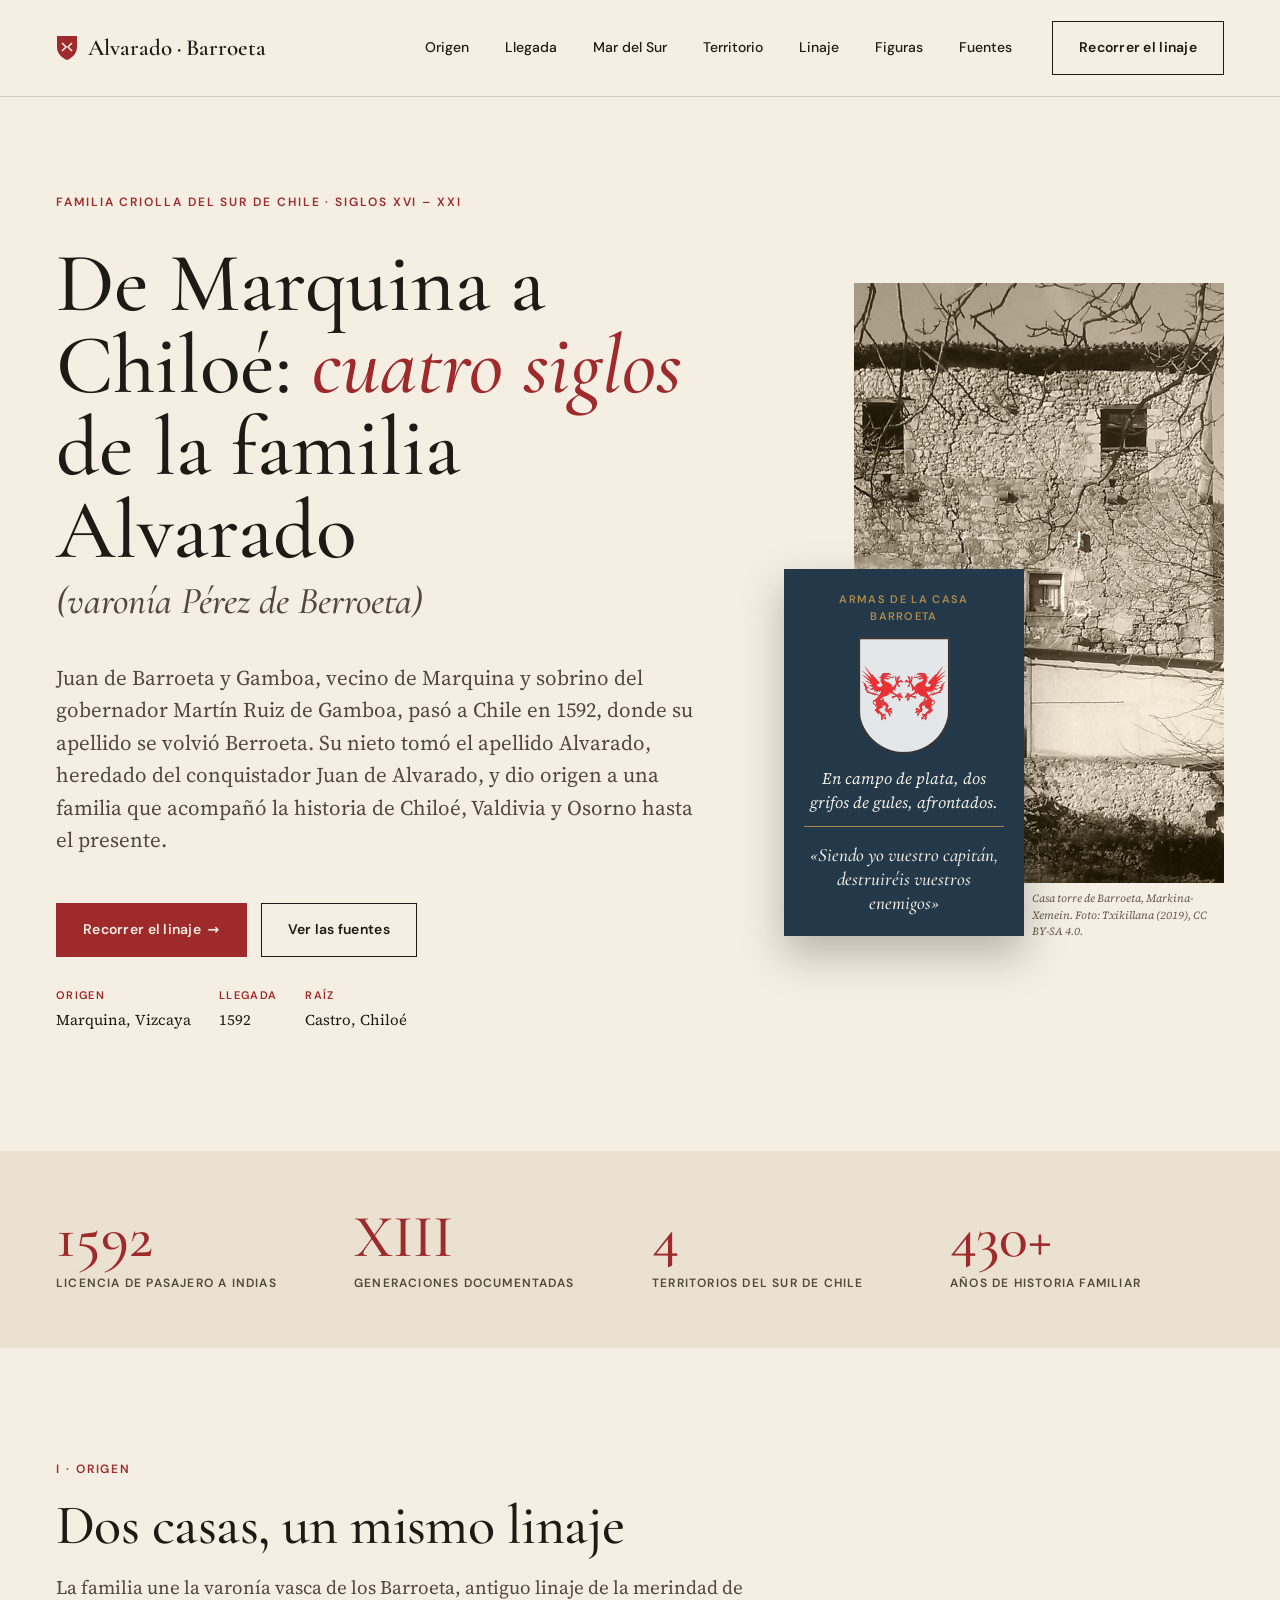
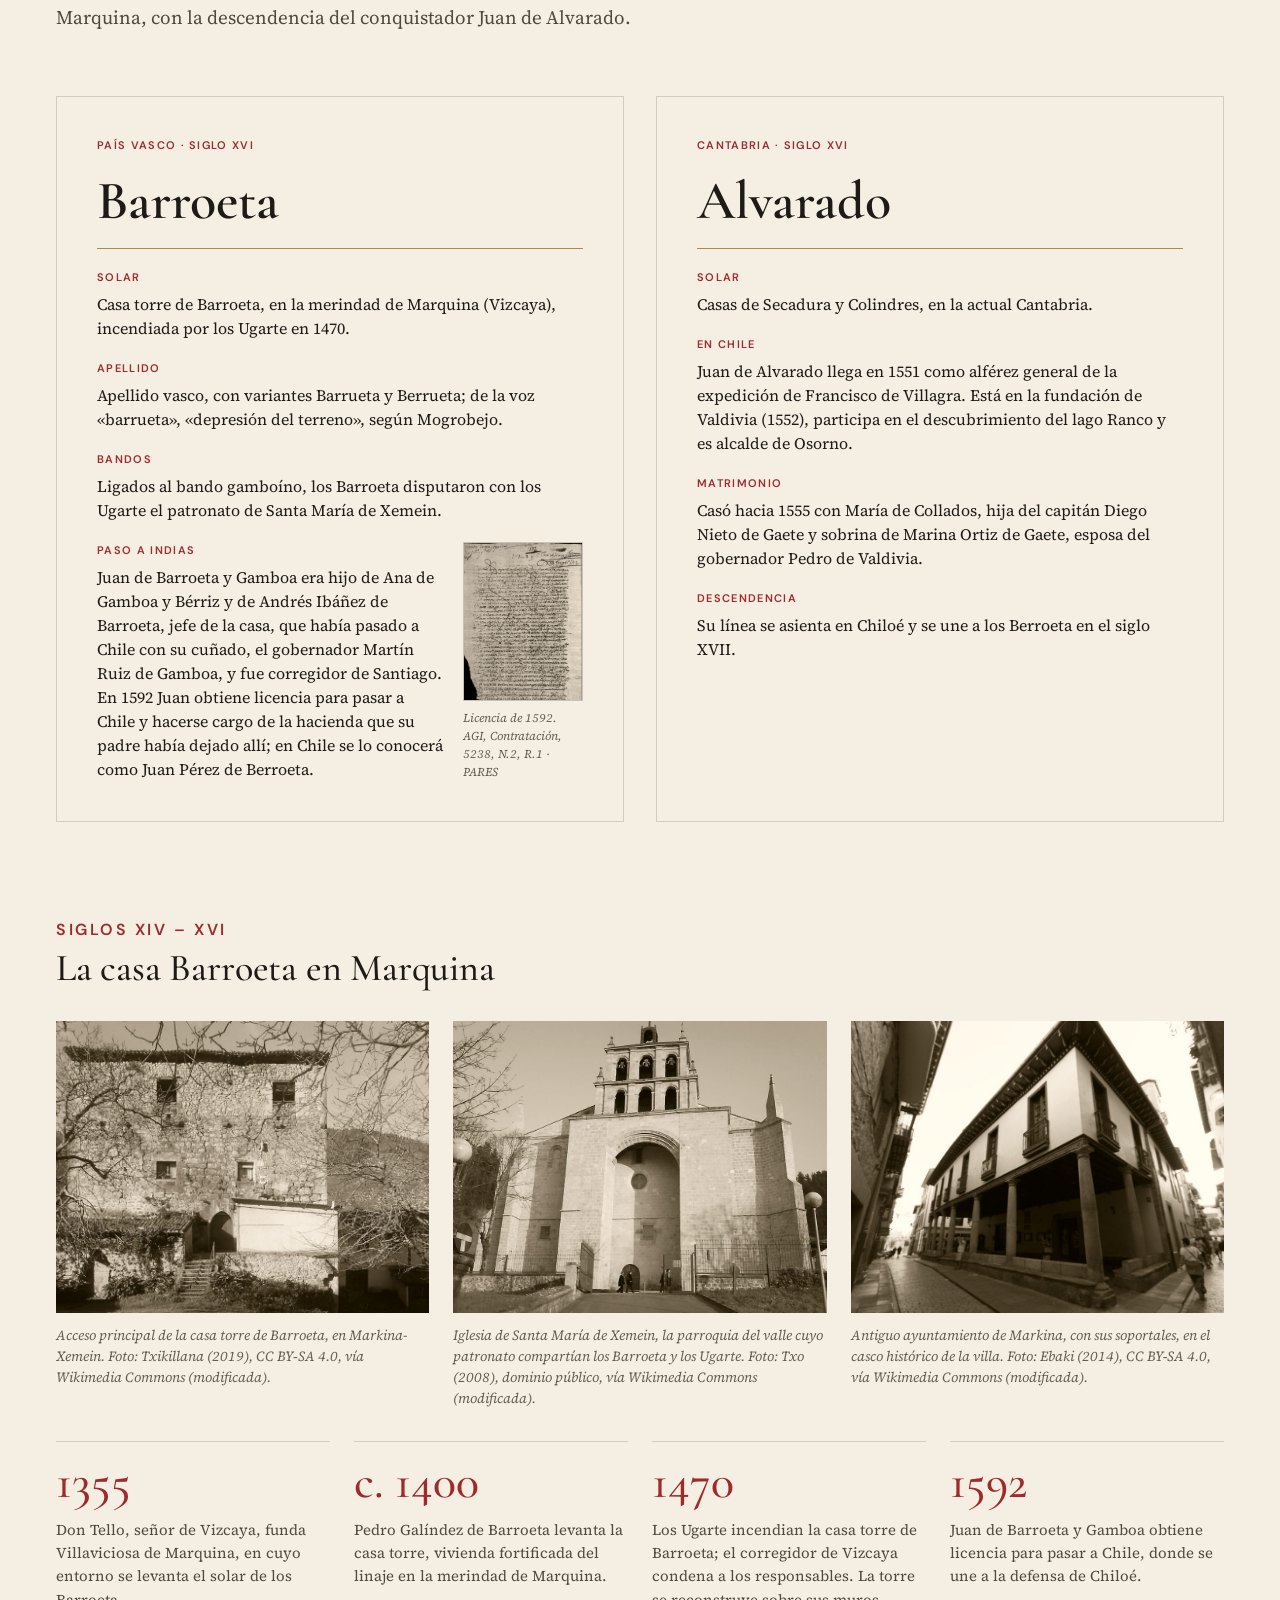
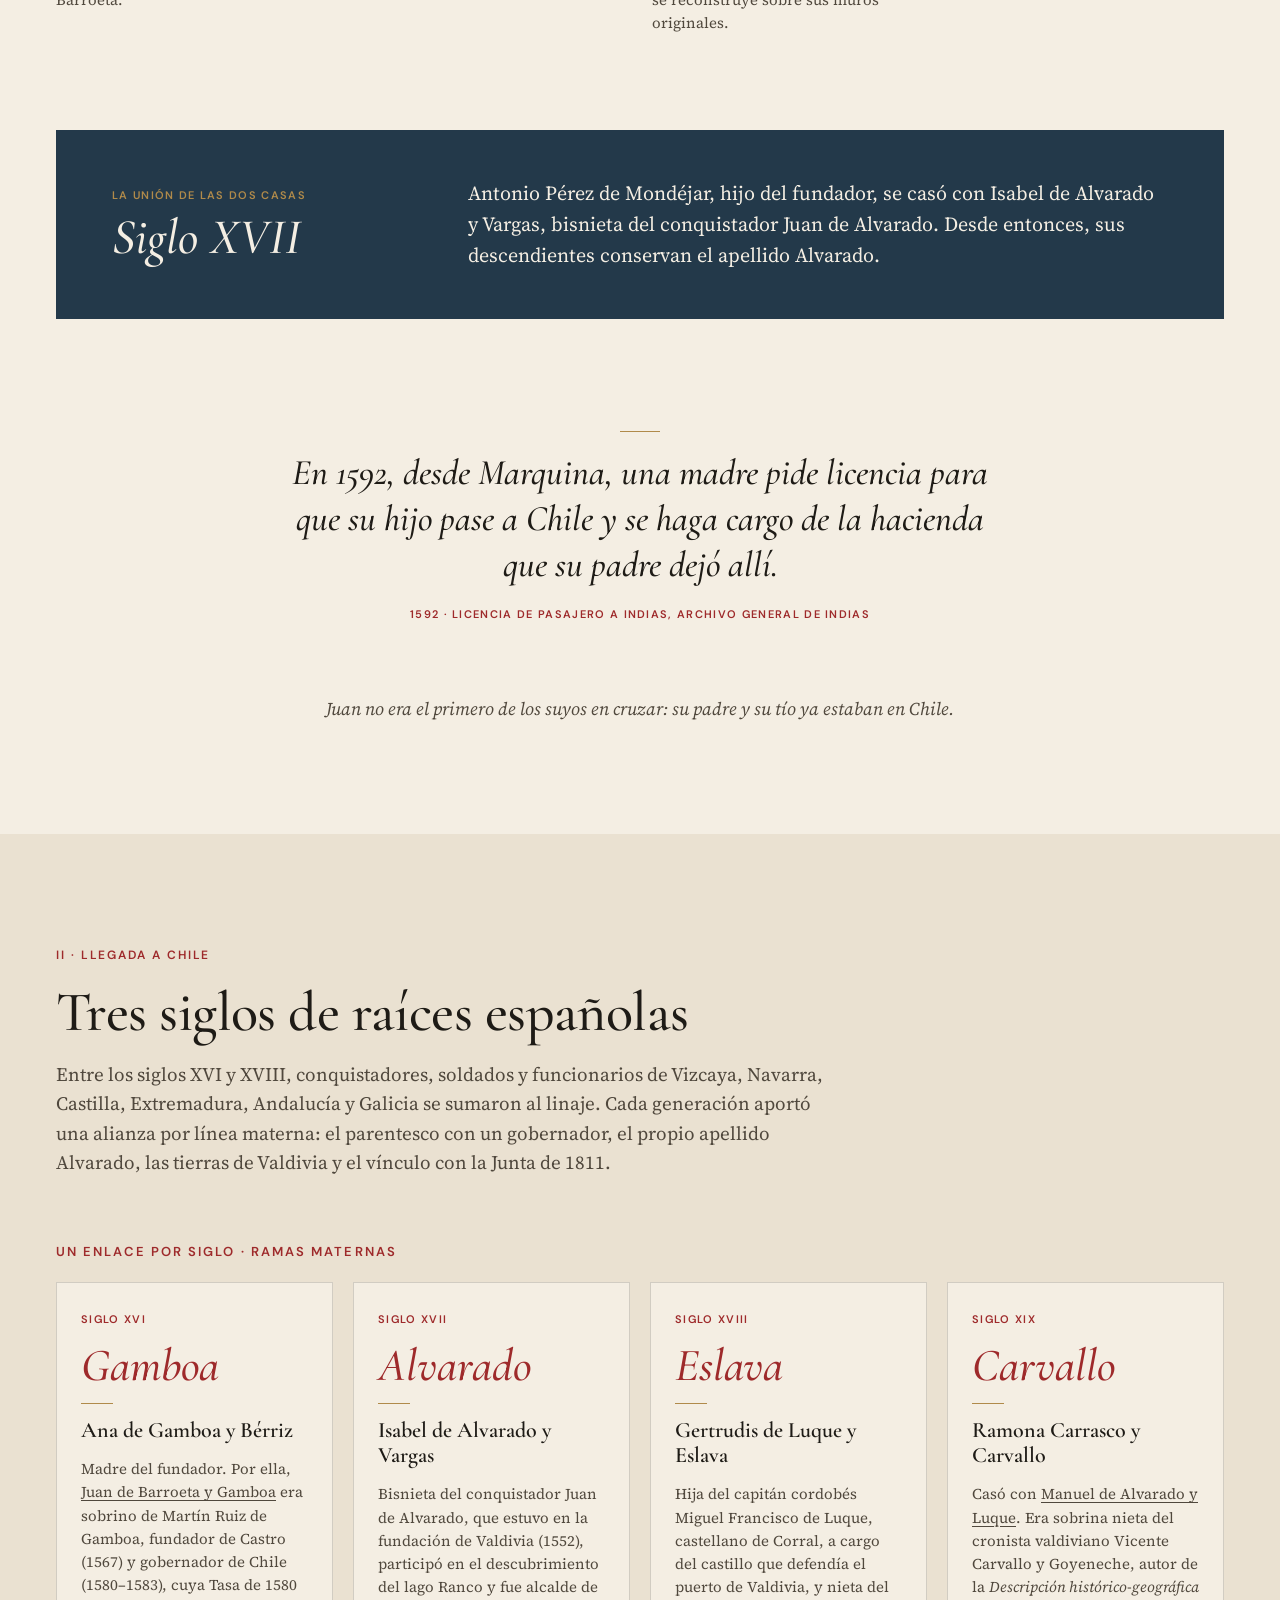
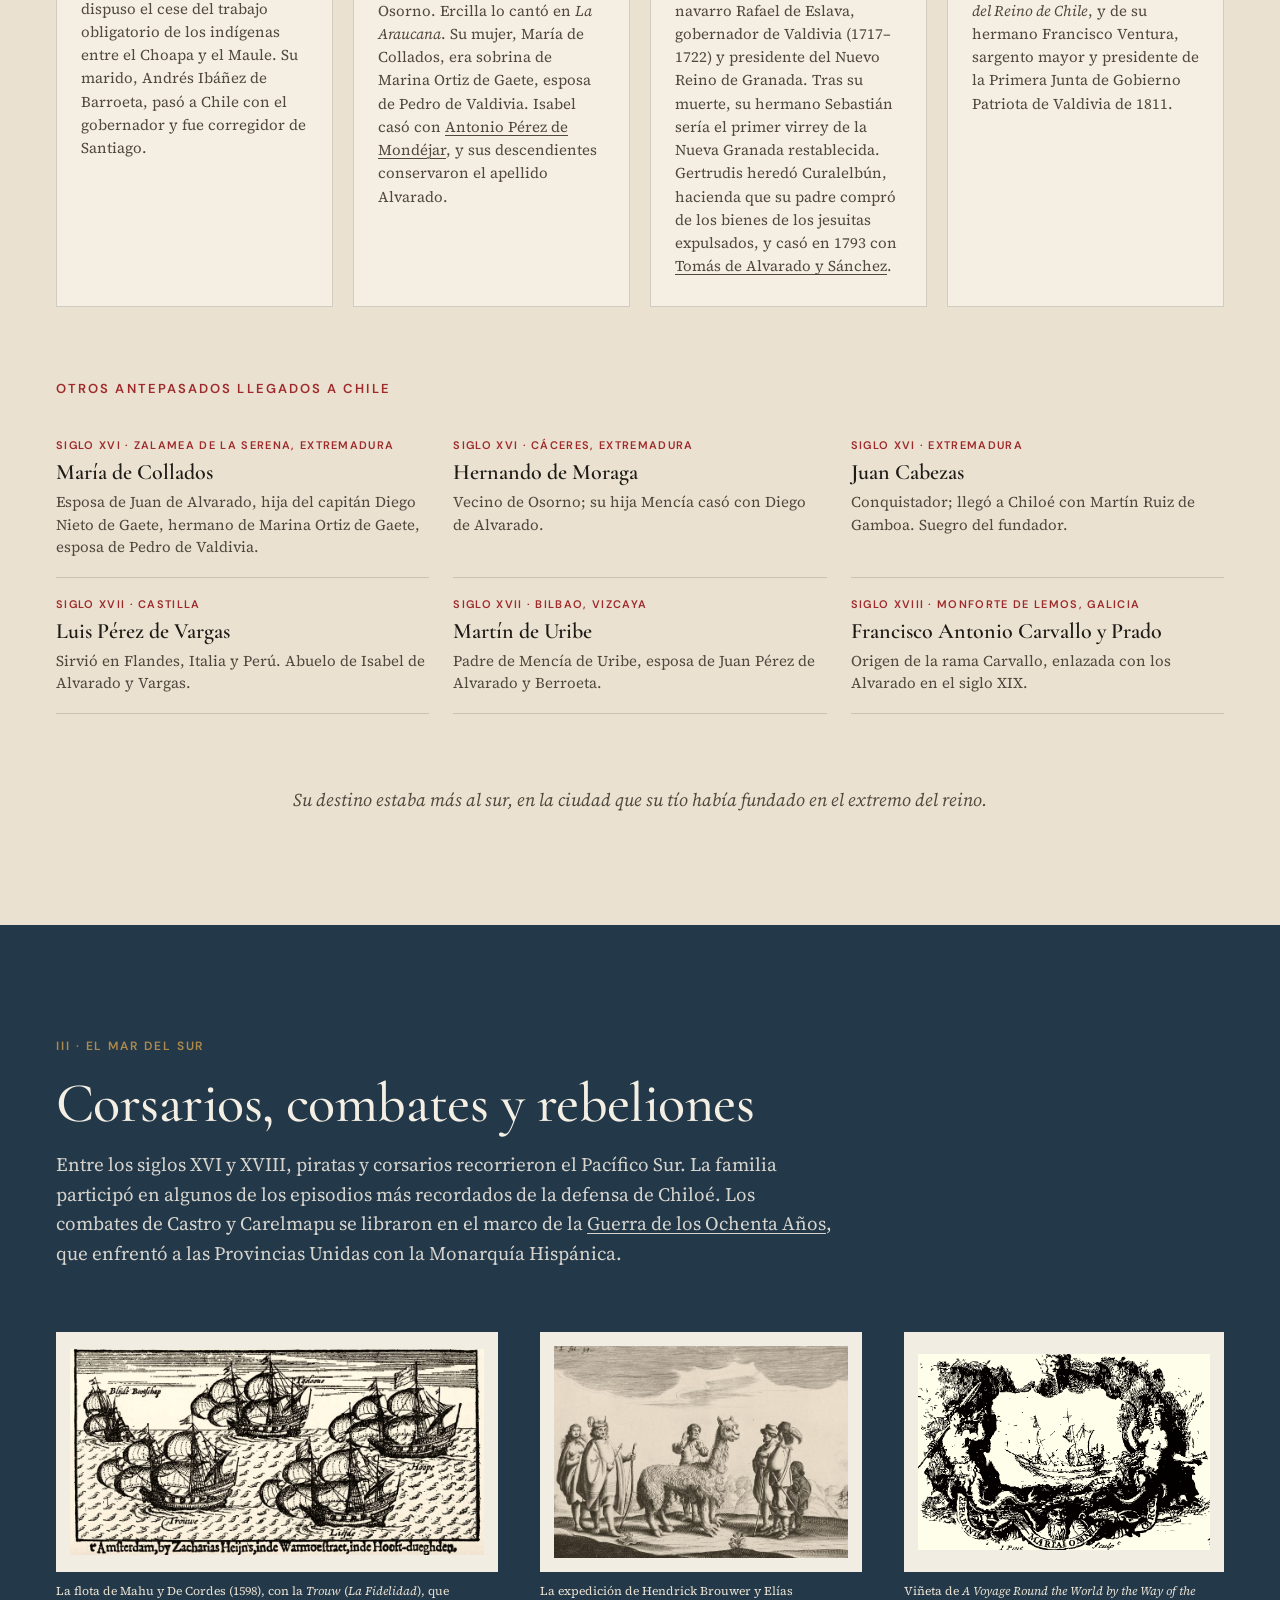
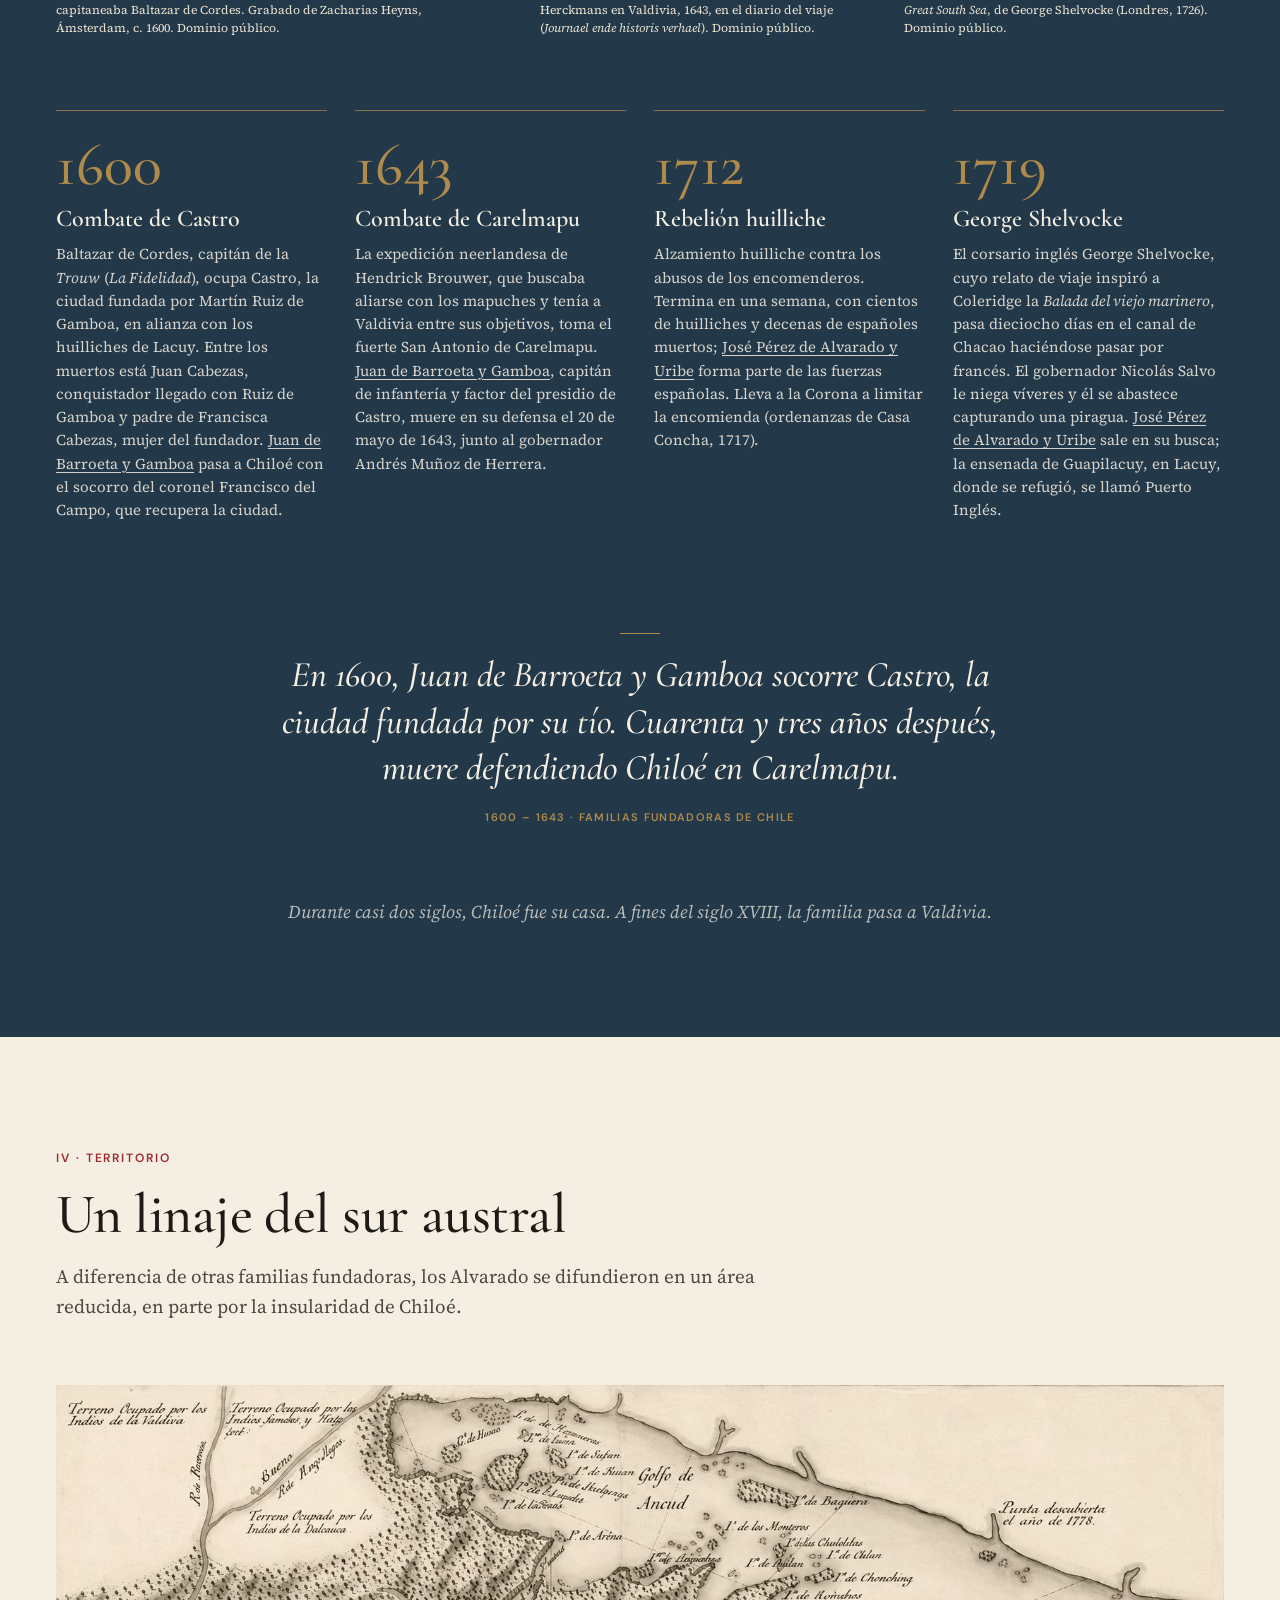
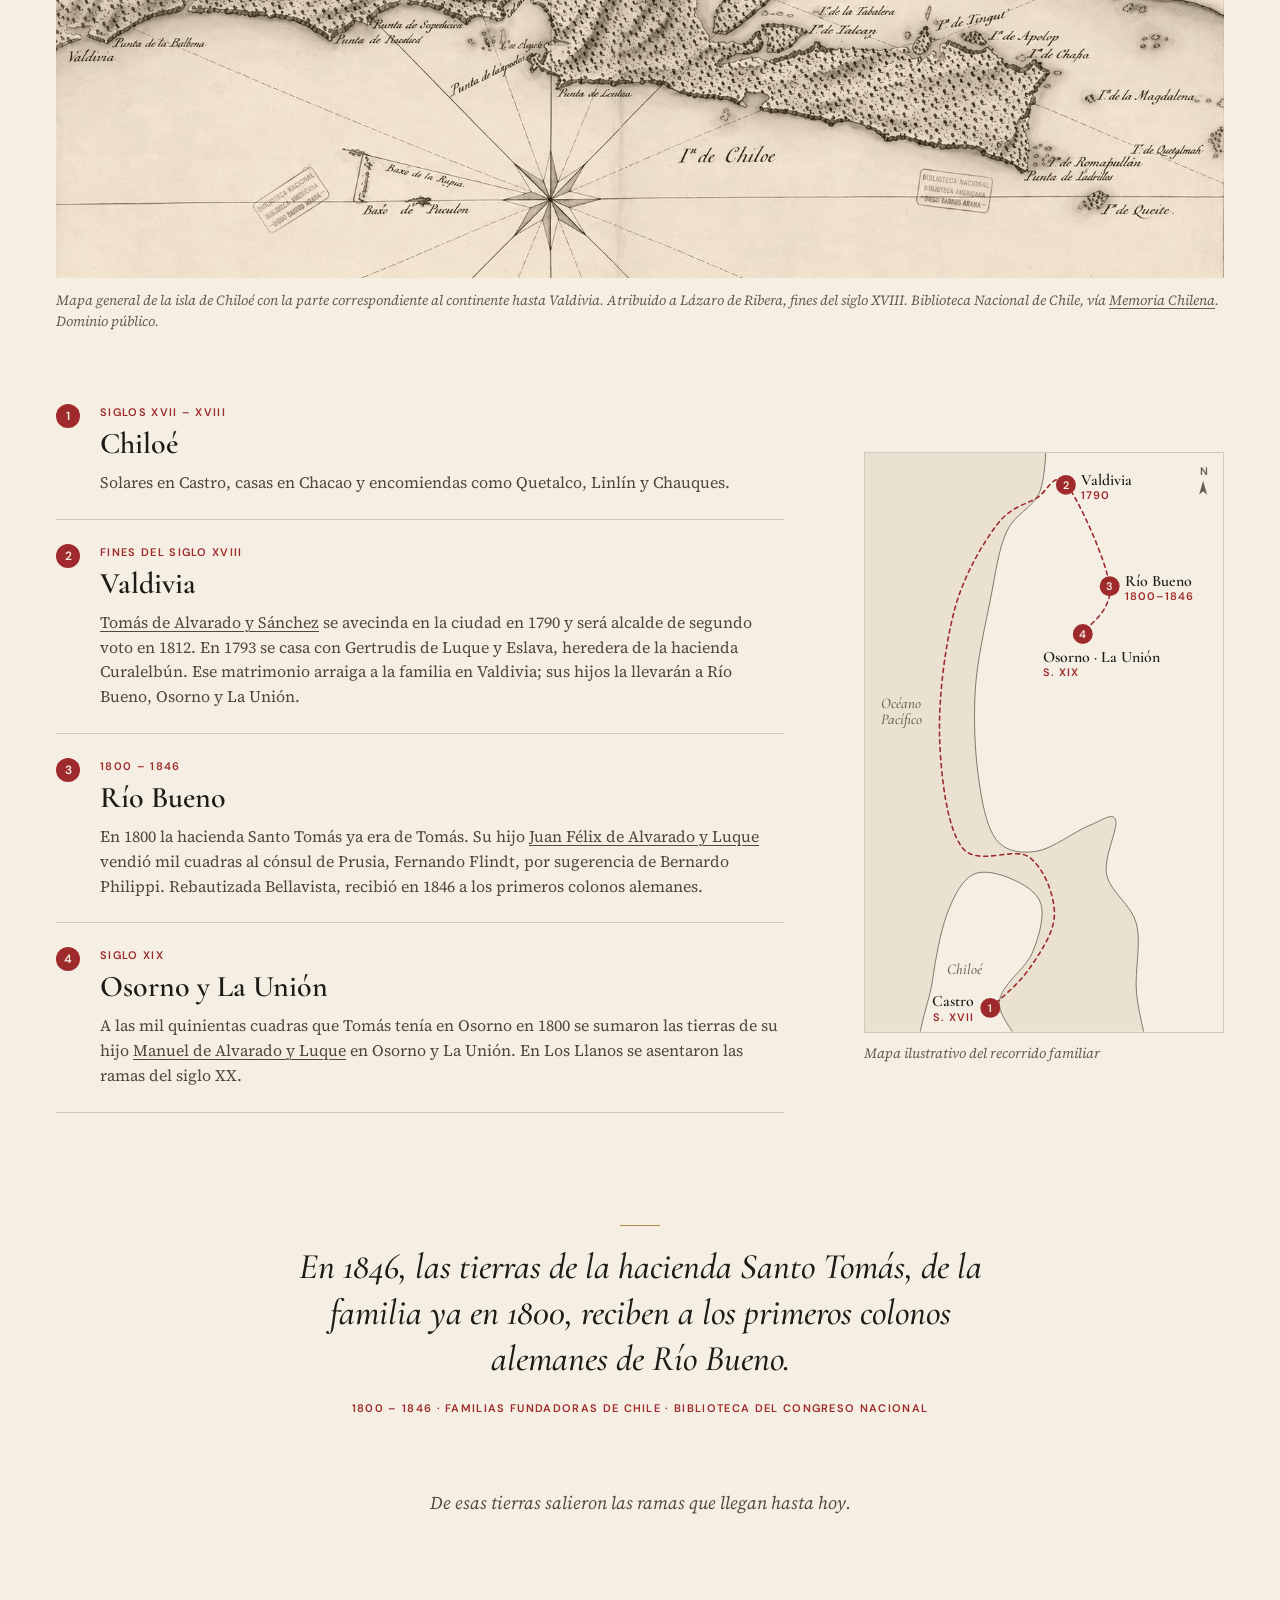
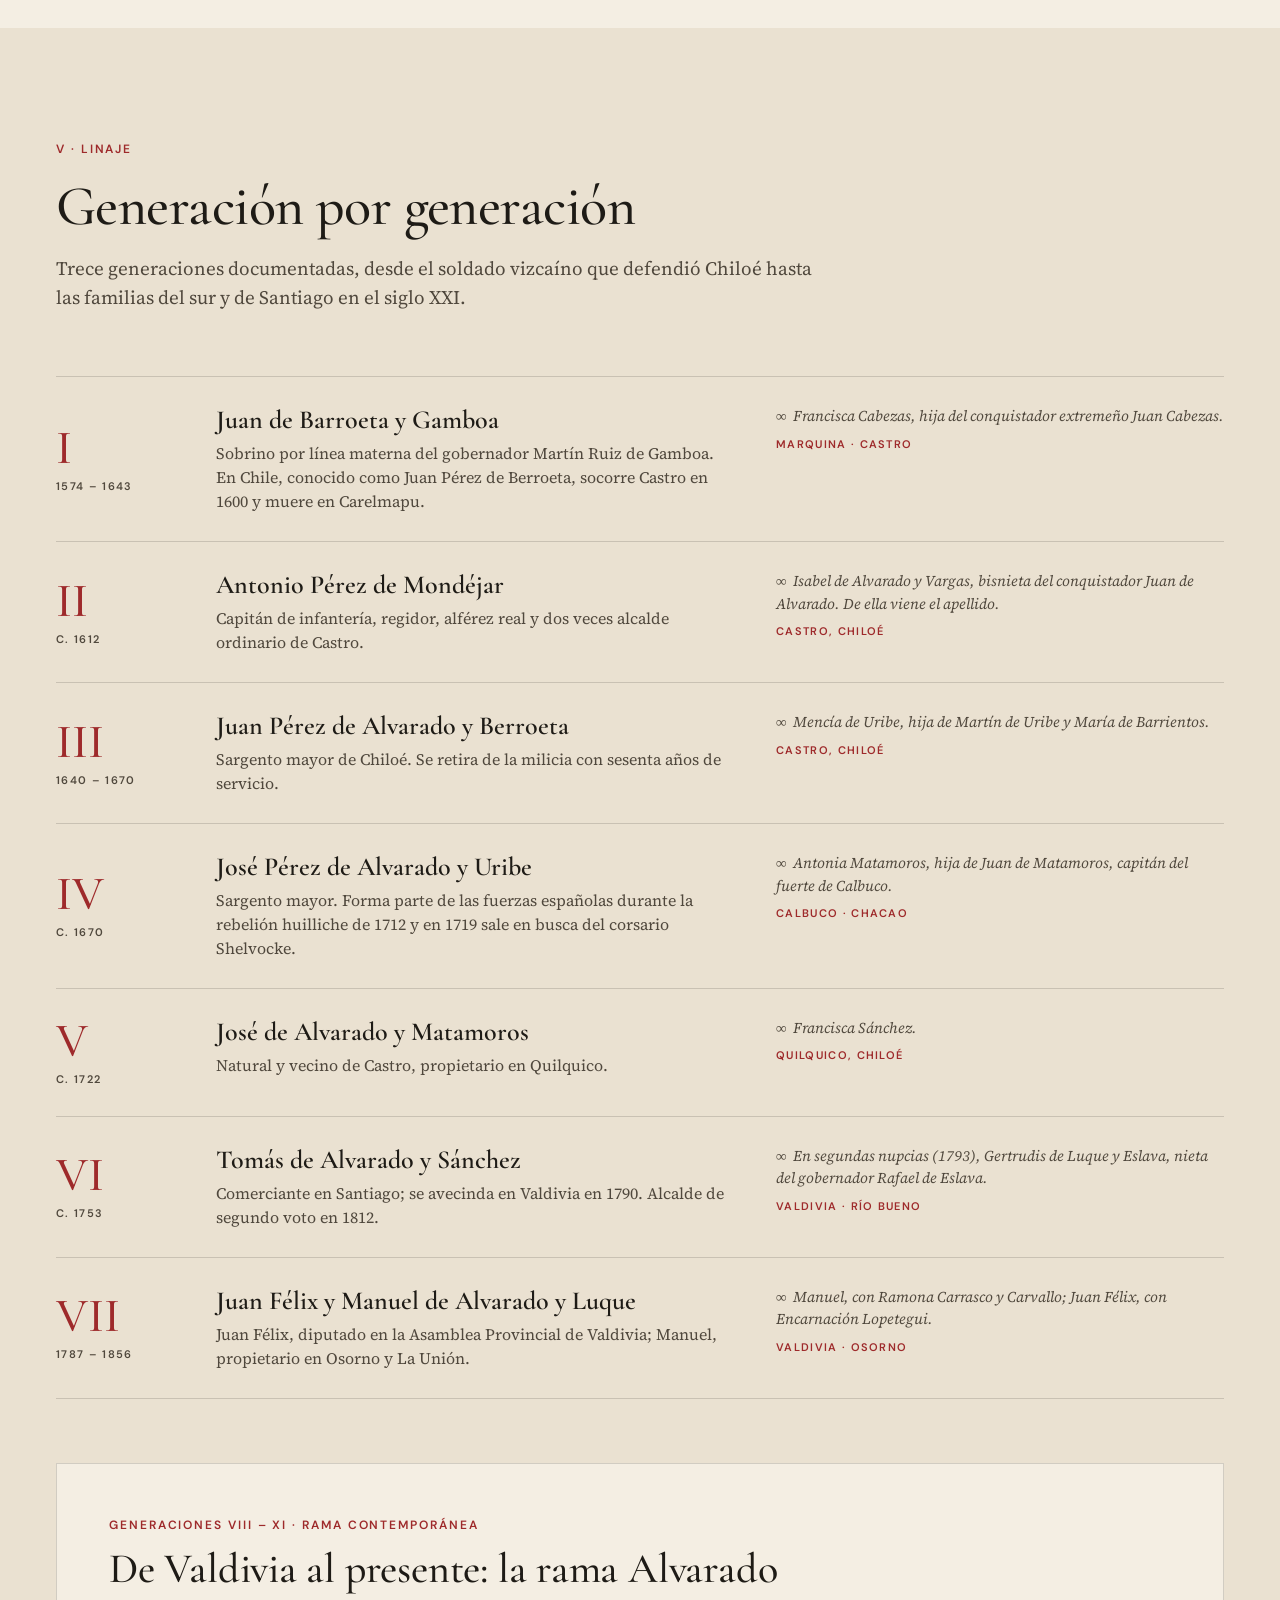
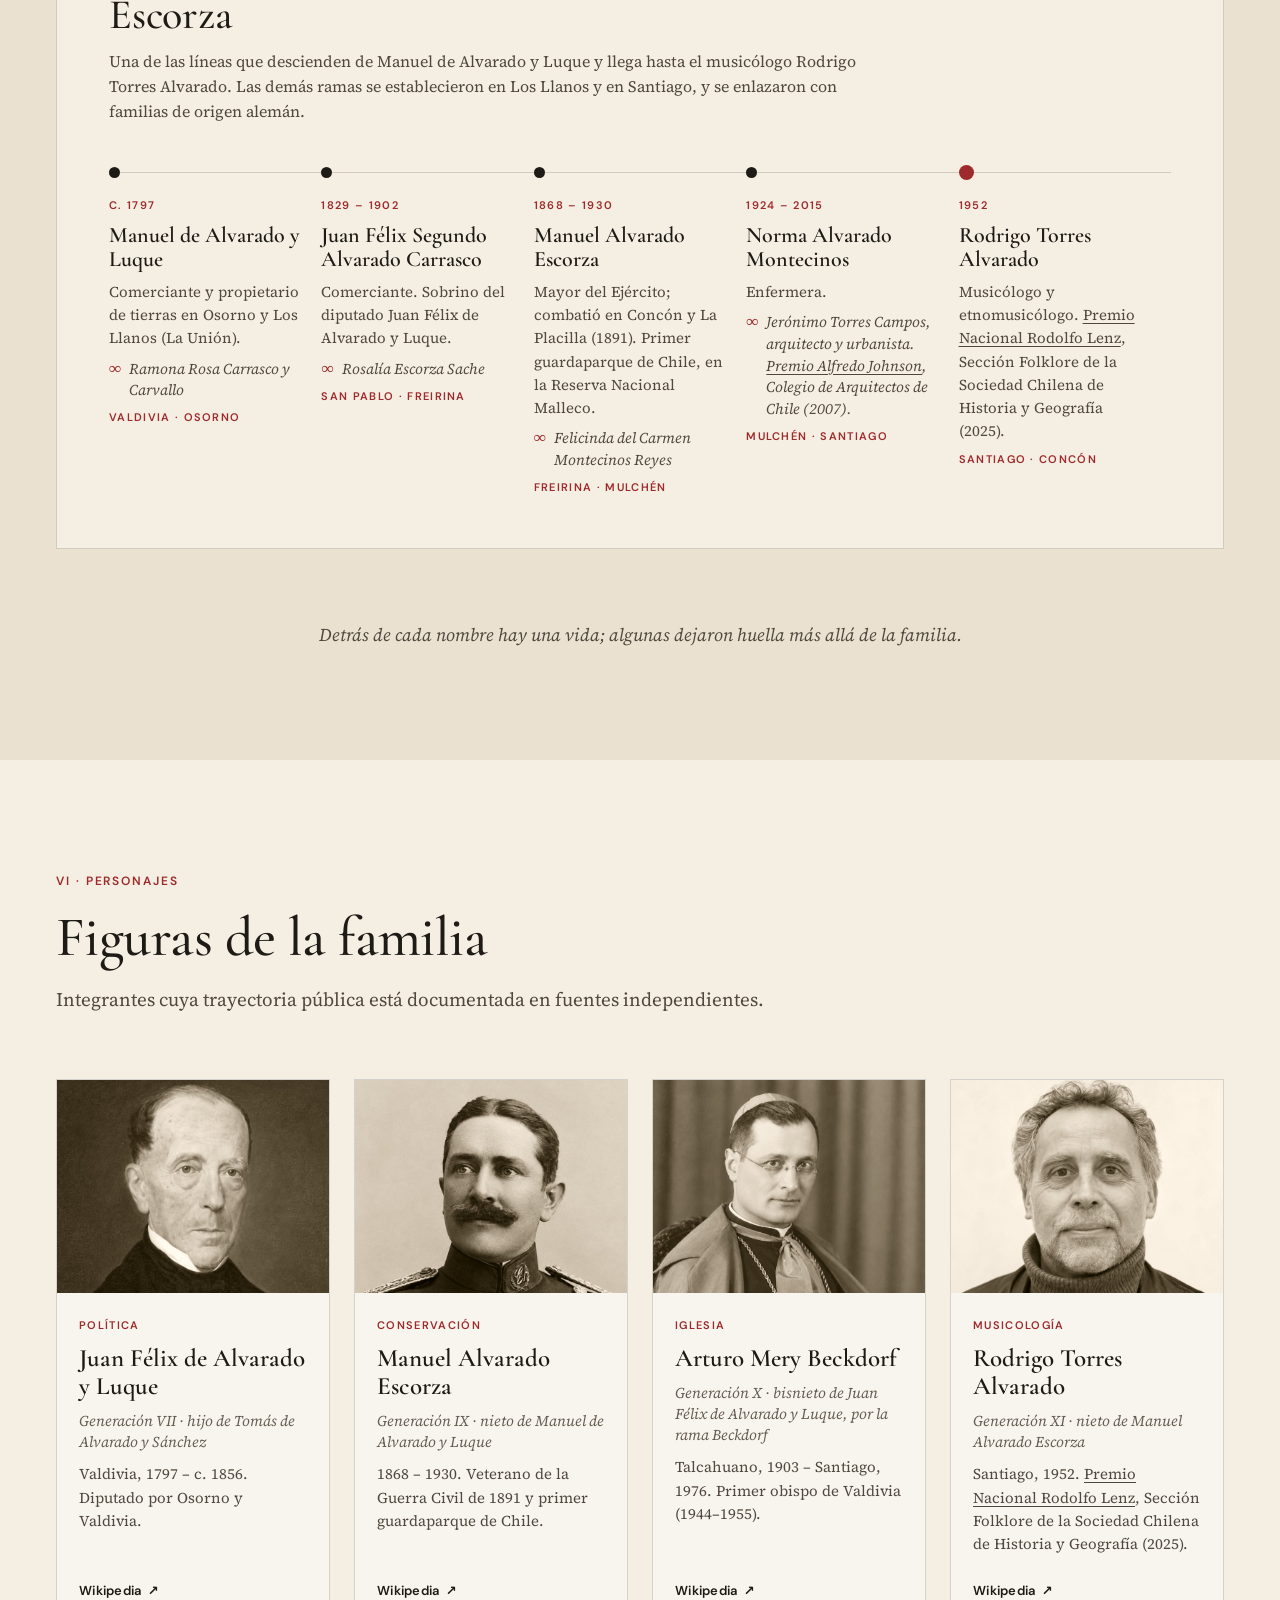
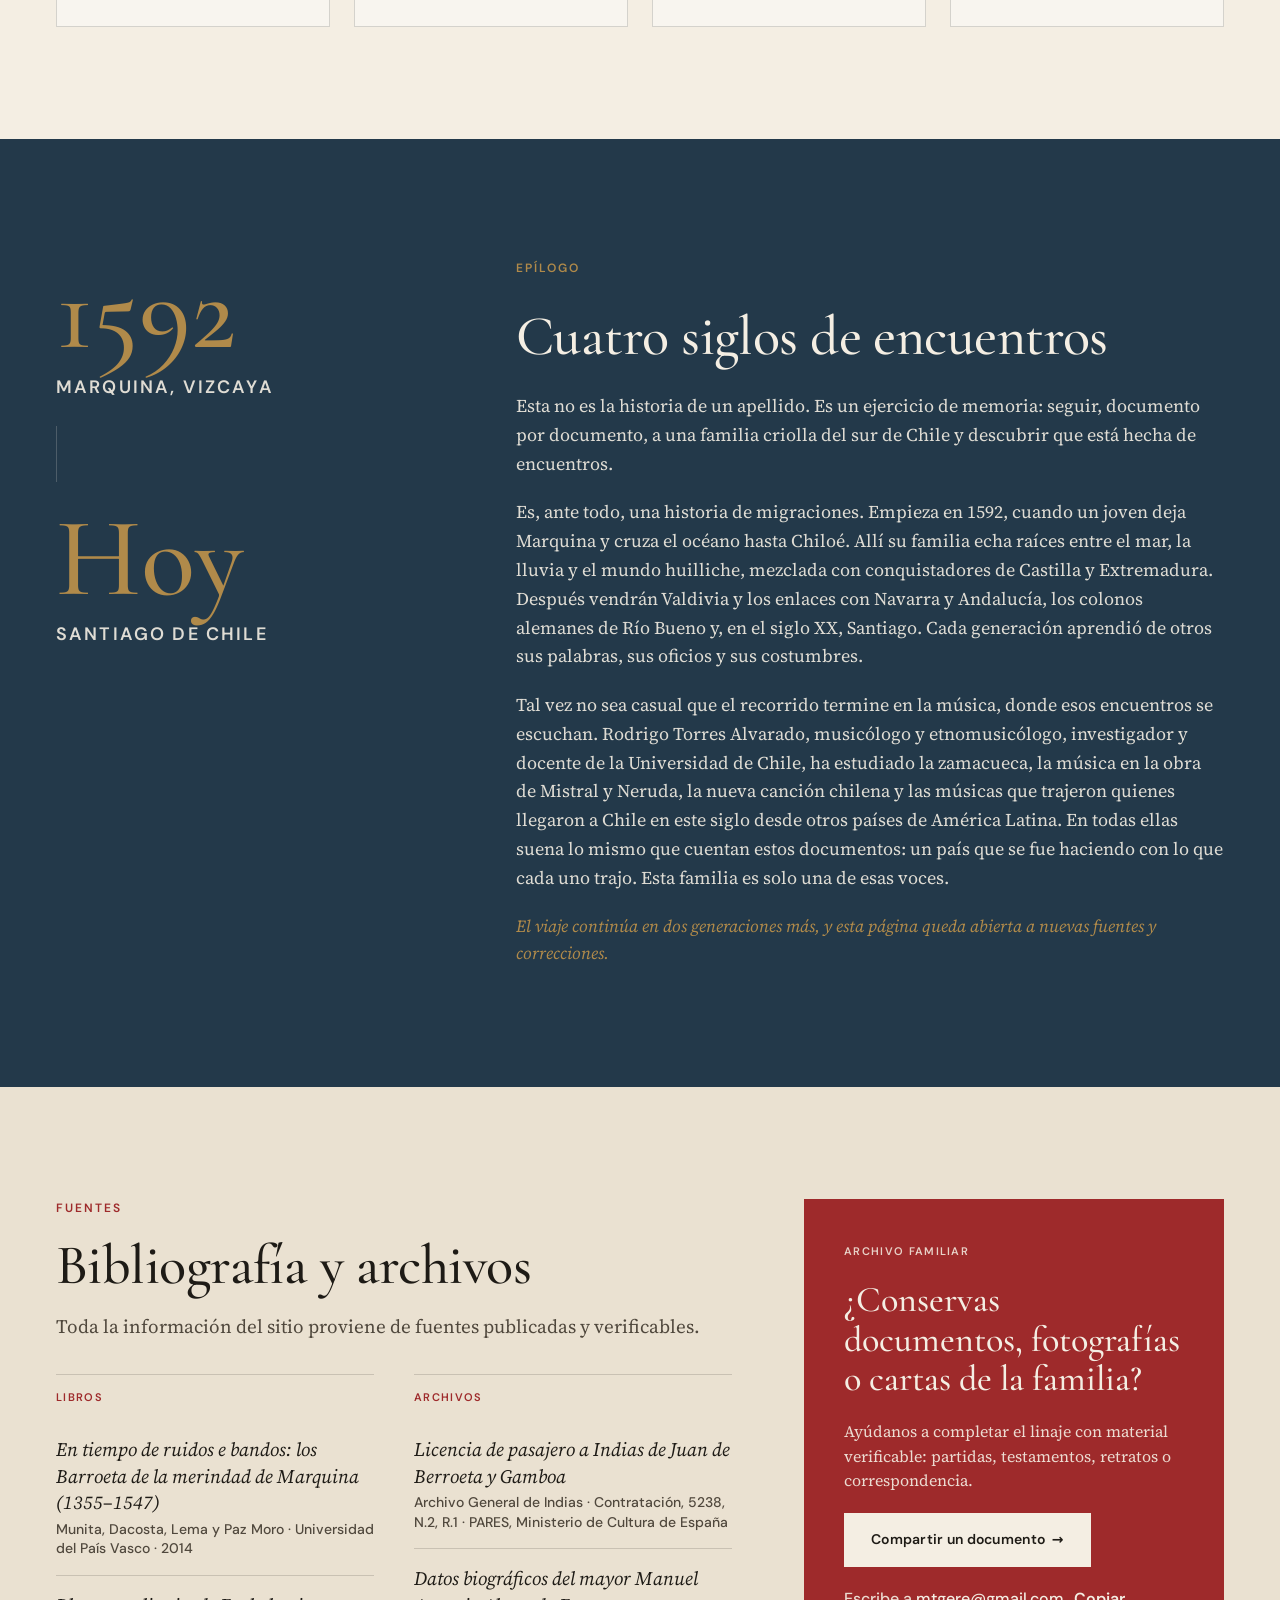
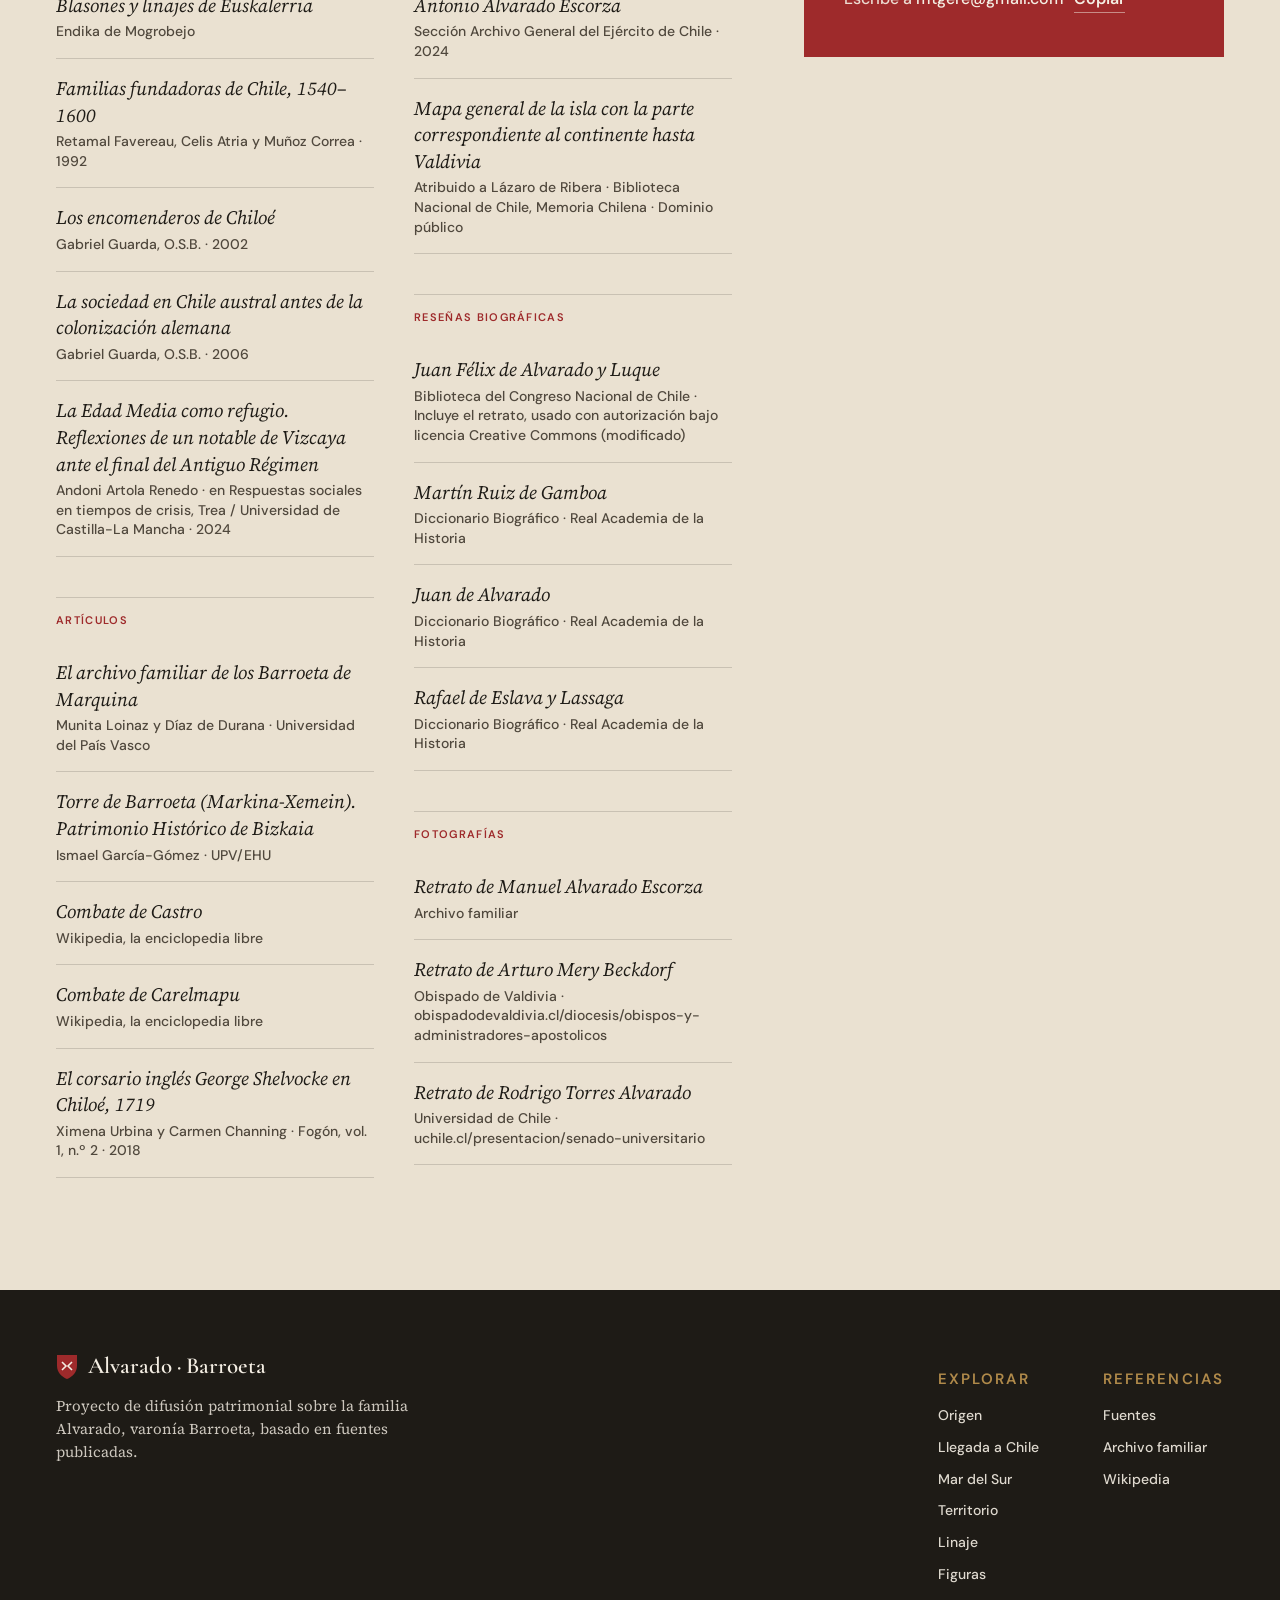
==== commit 9739dfdd: "Refuerza seguridad y privacidad del sitio - Política de seguridad de contenido (CSP) y política de r" ====
--- a/index.html
+++ b/index.html
@@ -13,367 +13,11 @@
 <link rel="icon" href="favicon.svg" type="image/svg+xml">
 <title>Alvarado · Barroeta</title>
 <meta name="description" content="De Marquina a Chiloé: cuatro siglos de la familia Alvarado (varonía Pérez de Berroeta), una familia criolla del sur de Chile.">
-<link rel="preconnect" href="https://fonts.googleapis.com">
-<link rel="preconnect" href="https://fonts.gstatic.com" crossorigin>
-<link rel="stylesheet" href="https://fonts.googleapis.com/css2?family=Cormorant+Garamond:ital,wght@0,500;0,600;1,500&family=DM+Sans:wght@500;600&family=Source+Serif+4:ital,opsz,wght@0,8..60,400;1,8..60,400&display=swap">
-<style>
-html,body{margin:0}[hidden]{display:none!important}
-/* Layout: archival one-page chronicle from the Figma file "Linaje Alvarado · Landing" — 1440 frame with 120px margins (1200 measure), 390 frame with 20px margins; parchment and beige bands, navy for the sea and the epilogue */
-*,*::before,*::after{box-sizing:border-box}
-:root{
-  --cream:#F4EEE3; --beige:#EAE1D1; --paper:#F8F5EF; --navy:#23394A; --dark:#1E1B16;
-  --ink:#1E1B16; --grey:#50483D; --muted:#665D51; --red:#9E2A2B; --gold:#B08A4A;
-  --line:rgba(30,27,22,.16); --line-light:rgba(244,238,227,.2);
-  --display:"Cormorant Garamond",Garamond,"Times New Roman",serif;
-  --text:"Source Serif 4","Source Serif Pro",Georgia,serif;
-  --ui:"DM Sans",system-ui,-apple-system,"Segoe UI",sans-serif;
-  --side:120px; --sec:112px; --block:64px;
-  color-scheme:light;
-}
-@media (max-width:1280px){:root{--side:56px}}
-@media (max-width:720px){:root{--side:20px;--sec:64px;--block:40px}}
-html{scroll-behavior:smooth;scroll-padding-top:calc(72px + env(safe-area-inset-top,0px))}
-@media (prefers-reduced-motion:reduce){html{scroll-behavior:auto}*{animation:none!important;transition:none!important}}
-body{background:var(--cream);color:var(--ink);font-family:var(--text);font-size:16px;line-height:1.55;-webkit-font-smoothing:antialiased;text-rendering:optimizeLegibility;overflow-x:hidden}
-body::before{content:"";position:fixed;inset:0 0 auto;height:env(safe-area-inset-top,0px);z-index:60;background:var(--cream)}
-a{color:inherit}
-img{display:block;max-width:100%}
-p{margin:0}
-.wrap{max-width:calc(1200px + 2*var(--side));margin:0 auto;padding-left:max(var(--side),env(safe-area-inset-left,0px));padding-right:max(var(--side),env(safe-area-inset-right,0px))}
-section{padding-block:var(--sec)}
-.bg-cream{background:var(--cream)} .bg-beige{background:var(--beige)} .bg-navy{background:var(--navy);color:var(--cream)}
-:focus-visible{outline:2px solid var(--red);outline-offset:3px}
-.bg-navy :focus-visible{outline-color:var(--gold)}
-
-/* type — Figma desktop / mobile values */
-.kicker{font-family:var(--ui);font-weight:600;font-size:12px;letter-spacing:.16em;text-transform:uppercase;color:var(--red)}
-.bg-navy .kicker{color:var(--gold)}
-.label{font-family:var(--ui);font-weight:600;font-size:11px;letter-spacing:.12em;text-transform:uppercase;color:var(--red)}
-.bg-navy .label{color:var(--gold)}
-h1,h2,h3,h4{font-family:var(--display);font-weight:500;margin:0}
-h2{font-size:56px;line-height:1.05;letter-spacing:-.01em}
-.lead{font-size:19px;line-height:1.55;color:var(--grey);max-width:780px}
-.bg-navy .lead{color:rgba(244,238,227,.86)}
-.head{display:grid;gap:18px;margin-bottom:var(--block);max-width:780px}
-.link-u{text-decoration:underline;text-decoration-thickness:1px;text-underline-offset:3px}
-.link-u:hover{color:var(--red)} .bg-navy .link-u:hover{color:var(--gold)}
-.cap{font-style:italic;font-size:14px;line-height:1.5;color:var(--muted)}
-.bg-navy .cap{color:rgba(244,238,227,.72)}
-/* Los ajustes de imagen de Figma (exposición, temperatura, tinte, sombras) vienen aplicados en cada archivo con la curva medida en Figma */
-.mask{overflow:hidden;background:var(--beige)}
-.mask img{width:100%;height:100%;object-fit:cover;object-position:center}
-@media (max-width:720px){
-  h2{font-size:36px}
-  .lead{font-size:16px}
-  .head{gap:12px}
-}
-
-/* nav */
-.nav{position:sticky;top:env(safe-area-inset-top,0px);z-index:50;background:rgba(244,238,227,.95);backdrop-filter:blur(8px);-webkit-backdrop-filter:blur(8px);border-bottom:1px solid var(--line)}
-.nav .wrap{display:flex;align-items:center;gap:40px;min-height:96px;position:relative}
-.brand{display:flex;align-items:center;gap:10px;text-decoration:none;font-family:var(--display);font-weight:600;font-size:23px;line-height:1;white-space:nowrap}
-.brand svg{flex:none}
-.nav-links{display:flex;gap:36px;margin-left:auto;font-family:var(--ui);font-weight:500;font-size:14px}
-.nav-links a{text-decoration:none;color:var(--ink)}
-.nav-links a:hover,.nav-links a.on{color:var(--red)}
-.nav .btn{background:transparent;color:var(--ink);border-color:var(--ink)}
-.nav .btn:hover{background:var(--ink);color:var(--cream);border-color:var(--ink)}
-.btn{display:inline-flex;align-items:center;justify-content:center;gap:8px;font-family:var(--ui);font-weight:600;font-size:14px;letter-spacing:.02em;text-decoration:none;padding:15px 26px;border:1px solid var(--red);background:var(--red);color:var(--cream);white-space:nowrap;cursor:pointer}
-.btn:hover{background:#86221f;border-color:#86221f}
-.btn.ghost{background:transparent;color:var(--ink);border-color:var(--ink)}
-.btn.ghost:hover{background:var(--ink);color:var(--cream)}
-.progress{position:absolute;left:0;bottom:-1px;height:2px;width:0;background:var(--red)}
-.nav .progress{left:0}
-.menu-btn{display:none;margin-left:auto;font-family:var(--ui);font-weight:500;font-size:14px;background:none;border:0;padding:10px 0 10px 12px;color:var(--ink);cursor:pointer;align-items:center;gap:8px}
-.menu-btn i{display:grid;gap:4px}.menu-btn i::before,.menu-btn i::after{content:"";width:18px;height:1.5px;background:currentColor;display:block}
-@media (max-width:1100px){.nav-links,.nav .btn{display:none}.menu-btn{display:inline-flex}}
-@media (max-width:720px){.nav .wrap{min-height:59px}.brand{font-size:20px}}
-.nav .progress-bar{position:absolute;left:0;right:0;bottom:-1px;height:2px}
-/* menu overlay (Figma 213:1716) */
-.menu{position:fixed;inset:0;z-index:70;background:var(--navy);color:var(--cream);padding:calc(env(safe-area-inset-top,0px) + 24px) max(24px,env(safe-area-inset-right,0px)) calc(env(safe-area-inset-bottom,0px) + 24px) max(24px,env(safe-area-inset-left,0px));overflow:auto}
-.menu-top{display:flex;align-items:center;justify-content:space-between;margin-bottom:24px}
-.menu-top .label,.menu-close{font-family:var(--ui);font-weight:600;font-size:12px;letter-spacing:.12em;text-transform:uppercase;color:var(--gold)}
-.menu-close{background:none;border:0;cursor:pointer;padding:8px 0 8px 12px;display:flex;align-items:center;gap:6px}
-.menu ol{list-style:none;margin:0;padding:0}
-.menu li a{display:flex;gap:16px;align-items:baseline;padding:36px 0;border-bottom:1px solid var(--line-light);text-decoration:none;font-family:var(--display);font-size:30px;font-weight:500;line-height:1.1}
-.menu li a span{font-family:var(--ui);font-size:11px;font-weight:600;letter-spacing:.1em;color:var(--gold);min-width:22px}
-
-/* hero */
-.hero{padding-block:96px 120px}
-.hero-grid{display:grid;grid-template-columns:minmax(0,680px) 440px;gap:80px;align-items:center;justify-content:space-between}
-.hero-copy{display:grid;gap:0}
-.hero h1{font-size:84px;line-height:.98;margin-top:30px}
-.hero h1 em{color:var(--red);font-style:italic}
-.hero .sub{display:block;font-style:italic;font-size:38px;line-height:1.6;color:var(--grey)}
-.hero .intro{font-size:21px;line-height:1.55;color:var(--grey);margin-top:30px}
-.ctas{display:flex;flex-wrap:wrap;gap:14px;margin-top:46px}
-.meta{display:flex;gap:28px;margin-top:30px}
-.meta div{display:grid;gap:4px} .meta p:not(.label){font-size:15px}
-/* lámina: photo with heraldic card overlapping its lower left corner */
-.lamina{position:relative;margin:0;padding-left:70px;display:grid;gap:8px;align-content:start;min-height:653px}
-.lamina .mask{aspect-ratio:370/600}
-.lamina figcaption{padding-left:178px;font-size:11px}
-.heraldica{position:absolute;left:0;top:286px;width:240px;background:var(--navy);color:var(--cream);padding:22px 20px;text-align:center;box-shadow:0 18px 40px rgba(30,27,22,.28);display:grid;gap:12px;justify-items:center}
-.heraldica .label{color:var(--gold)}
-.heraldica img{width:92px}
-.heraldica p.t{font-style:italic;font-size:16px;line-height:1.5}
-.heraldica blockquote{margin:0;padding-top:16px;border-top:1px solid var(--gold);font-family:var(--display);font-style:italic;font-weight:500;font-size:19px;line-height:1.25}
-.hero-copy>*{animation:rise .9s cubic-bezier(.2,.7,.2,1) both}
-.hero-copy>*:nth-child(2){animation-delay:.08s}.hero-copy>*:nth-child(3){animation-delay:.16s}.hero-copy>*:nth-child(4){animation-delay:.24s}.hero-copy>*:nth-child(5){animation-delay:.32s}
-@keyframes rise{from{transform:translateY(14px);opacity:.001}to{transform:none;opacity:1}}
-@media (max-width:1240px){.hero h1{font-size:68px}.hero .sub{font-size:32px}}
-@media (max-width:1100px){.hero-grid{grid-template-columns:1fr;gap:56px}.lamina{max-width:440px;width:100%}}
-@media (max-width:720px){
-  .hero{padding-block:48px 64px}.hero-grid{gap:40px}
-  .hero h1{font-size:46px;margin-top:22px}
-  .hero .sub{font-size:24px}
-  .hero .intro{font-size:17px;margin-top:22px}
-  .ctas{flex-direction:column;gap:16px;margin-top:22px}.ctas .btn{width:100%}
-  .meta{gap:18px;margin-top:24px;flex-wrap:nowrap}.meta>div{flex:none}
-  .lamina{padding-left:48px;max-width:350px;margin-inline:auto;width:100%;min-height:508px}
-  .lamina .mask{aspect-ratio:302/440}
-  .lamina figcaption{padding-left:160px}
-  .heraldica{width:200px;top:134px;padding:20px 16px;gap:12px}
-  .heraldica img{width:76px}.heraldica p.t{font-size:15px}.heraldica blockquote{font-size:16px}
-}
-
-/* cifras */
-.cifras{padding-block:56px}
-.stats{display:grid;grid-template-columns:repeat(4,1fr);gap:24px}
-.stat{display:grid;gap:8px;align-content:start}
-.stat b{font-family:var(--display);font-weight:500;font-size:60px;line-height:1;color:var(--red)}
-.stat span{font-family:var(--ui);font-weight:600;font-size:12px;line-height:1.4;letter-spacing:.1em;text-transform:uppercase;color:var(--grey)}
-@media (max-width:720px){.cifras{padding-block:40px}.stats{grid-template-columns:1fr 1fr;gap:32px 20px}.stat b{font-size:44px}}
-
-/* origen */
-.casas{display:grid;grid-template-columns:1fr 1fr;gap:32px}
-.casa{border:1px solid var(--line);background:var(--cream);padding:40px;display:grid;gap:20px;align-content:start}
-.casa h3{font-weight:600;font-size:54px;line-height:1;padding-bottom:20px;border-bottom:1px solid var(--gold)}
-.campo{display:grid;gap:6px;align-content:start}
-.campo p:not(.label){font-size:16px;line-height:1.5}
-.paso{display:grid;grid-template-columns:minmax(0,1fr) 120px;gap:20px;align-items:start}
-.paso figure{margin:0;display:grid;gap:8px}
-.paso .mask{width:120px;aspect-ratio:120/159;border:1px solid var(--line)}
-.paso .cap{font-size:12px}
-.marquina{margin-top:96px;display:grid;gap:32px}
-.marquina h3{font-size:38px;line-height:1.08;letter-spacing:-.005em}
-.triptico{display:grid;grid-template-columns:repeat(3,1fr);gap:24px}
-.triptico figure{margin:0;display:grid;gap:12px;align-content:start}
-.triptico .mask{aspect-ratio:384/300}
-.hitos{display:grid;grid-template-columns:repeat(4,1fr);gap:24px}
-.hito{border-top:1px solid var(--line);padding-top:16px}
-.hito b{display:block;font-family:var(--display);font-weight:500;font-size:48px;line-height:1;color:var(--red);margin-bottom:12px}
-.hito p{font-size:15px;color:var(--grey)}
-.union{margin-top:96px;background:var(--navy);color:var(--cream);padding:48px 56px;display:grid;grid-template-columns:300px minmax(0,1fr);gap:20px 56px;align-items:center}
-.union .label{color:var(--gold)}
-.union strong{display:block;font-family:var(--display);font-style:italic;font-weight:500;font-size:50px;line-height:1;margin-top:8px}
-.union p:not(.label){font-size:20px}
-@media (max-width:1000px){.casas{grid-template-columns:1fr}.triptico{grid-template-columns:1fr}.hitos{grid-template-columns:1fr 1fr}}
-@media (max-width:720px){
-  .casa{padding:28px 20px;gap:16px}.casa h3{font-size:40px;padding-bottom:16px}
-  .paso{grid-template-columns:1fr}.paso .mask{width:150px}
-  .marquina{margin-top:var(--block);gap:24px}.marquina h3{font-size:30px}
-  .triptico .mask{aspect-ratio:350/242}
-  .hitos{grid-template-columns:1fr;gap:20px}.hito b{font-size:40px;margin-bottom:8px}
-  .union{grid-template-columns:1fr;padding:28px 24px;margin-top:var(--block)}.union strong{font-size:38px}.union p:not(.label){font-size:17px}
-}
-
-/* cita y puente */
-.cita{max-width:720px;margin:112px auto 0;text-align:center;display:grid;gap:18px;justify-items:center}
-.cita::before{content:"";width:40px;height:1px;background:var(--gold)}
-.cita blockquote{margin:0;font-family:var(--display);font-style:italic;font-weight:500;font-size:36px;line-height:1.28}
-.puente{max-width:820px;margin:72px auto 0;text-align:center;font-style:italic;font-size:18px;line-height:1.5;color:var(--grey)}
-.bg-navy .puente{color:rgba(244,238,227,.72)}
-@media (max-width:720px){
-  .cita{margin-top:56px;text-align:left;justify-items:start;gap:14px}
-  .cita blockquote{font-size:26px}
-  .puente{margin-top:40px;font-size:16px}
-}
-
-/* llegada */
-.subhead{font-family:var(--ui);font-weight:600;font-size:13px;letter-spacing:.16em;text-transform:uppercase;color:var(--red);margin-bottom:20px}
-.ramas{display:grid;grid-template-columns:repeat(4,1fr);gap:20px}
-.rama{background:var(--cream);border:1px solid var(--line);padding:28px 24px;display:grid;gap:14px;align-content:start}
-.rama .apellido{font-family:var(--display);font-style:italic;font-weight:500;font-size:46px;line-height:1;color:var(--red);padding-bottom:16px;position:relative}
-.rama .apellido::after{content:"";position:absolute;left:0;bottom:0;width:32px;height:1px;background:var(--gold)}
-.rama h3{font-weight:600;font-size:22px;line-height:1.15}
-.rama p:not(.label):not(.apellido){font-size:15px;color:var(--grey)}
-.otros{margin-top:72px}
-.otros-grid{display:grid;grid-template-columns:repeat(3,1fr);gap:0 24px}
-.otro{border-bottom:1px solid var(--line);padding-block:18px;display:grid;gap:6px;align-content:start}
-.otro h3{font-weight:600;font-size:22px;line-height:1.15}
-.otro p:not(.label){font-size:15px;line-height:1.5;color:var(--grey)}
-@media (max-width:1100px){.ramas{grid-template-columns:1fr 1fr}.otros-grid{grid-template-columns:1fr 1fr}}
-@media (max-width:720px){.ramas,.otros-grid{grid-template-columns:1fr}.rama{padding:24px 20px}.rama .apellido{font-size:40px}.otros{margin-top:var(--block)}}
-
-/* mar del sur */
-.grabados{display:grid;grid-template-columns:455fr 332fr 329fr;gap:42px;align-items:start}
-.grabados figure{margin:0;display:grid;gap:10px;align-content:start;min-width:0}
-/* Figma "Lámina": marco crema #F2EDE3 con 14px de borde; Cordes y Shelvocke en FIT, Brouwer en FILL */
-.grabados .marco{background:#F2EDE3;padding:14px;height:240px;overflow:hidden;position:relative}
-.grabados .marco img{position:absolute;top:14px;left:14px;width:calc(100% - 28px);height:calc(100% - 28px);object-fit:contain}
-.grabados .marco.fill img{object-fit:cover}
-.grabados .cap{font-size:12px;line-height:1.55;font-style:normal;color:var(--beige)}
-.grabados .cap i{font-style:italic}
-.episodios{display:grid;grid-template-columns:repeat(4,1fr);gap:28px;margin-top:72px}
-.episodio{border-top:1px solid rgba(176,138,74,.7);padding-top:24px;display:grid;gap:10px;align-content:start}
-.episodio b{font-family:var(--display);font-weight:500;font-size:60px;line-height:1;color:var(--gold)}
-.episodio h3{font-weight:600;font-size:24px;line-height:1.15}
-.episodio p{font-size:15px;color:rgba(244,238,227,.86)}
-@media (max-width:1100px){.episodios{grid-template-columns:1fr 1fr}.grabados{gap:24px}}
-@media (max-width:720px){
-  .grabados{grid-template-columns:1fr;gap:40px}
-  .grabados .marco{height:auto}.g1 .marco{aspect-ratio:350/188}.g2 .marco{aspect-ratio:350/252}.g3 .marco{aspect-ratio:350/244}
-  .episodios{grid-template-columns:1fr;gap:32px;margin-top:var(--block)}.episodio b{font-size:48px}
-}
-
-/* territorio */
-.mapa-hist{margin:0;display:grid;gap:12px}
-.mapa-hist img{width:100%}
-.terr{display:grid;grid-template-columns:minmax(0,760px) 360px;gap:80px;justify-content:space-between;margin-top:72px;align-items:start}
-.etapas{list-style:none;margin:0;padding:0}
-.etapa{display:grid;grid-template-columns:24px minmax(0,1fr);gap:20px;padding-block:24px;border-bottom:1px solid var(--line);position:relative}
-.etapa:first-child{padding-top:0}
-.num{width:24px;height:24px;border-radius:50%;background:var(--red);color:var(--cream);font-family:var(--ui);font-weight:600;font-size:12px;line-height:1;display:grid;place-items:center;position:relative;z-index:1}
-.etapa h3{font-weight:600;font-size:30px;line-height:1.1;margin:6px 0 10px}
-.etapa p:not(.label){font-size:16px;color:var(--grey)}
-.ruta{margin:48px 0 0;display:grid;gap:10px;position:sticky;top:120px}
-.ruta svg{width:100%;height:auto;border:1px solid var(--line);display:block}
-@media (max-width:1000px){.terr{grid-template-columns:1fr;gap:40px}.ruta{position:static;order:-1;max-width:420px;margin-top:0}}
-@media (max-width:720px){
-  .terr{margin-top:var(--block)}
-  .etapa{border:0;padding-block:0 28px}
-  .etapa:not(:last-child)::before{content:"";position:absolute;left:11.5px;top:24px;bottom:0;width:1px;background:var(--line)}
-  .etapa h3{font-size:28px}.etapa p:not(.label){font-size:15px}
-}
-
-/* linaje */
-.gens{border-top:1px solid var(--line)}
-.gen{display:grid;grid-template-columns:120px minmax(0,520px) minmax(0,1fr);grid-template-areas:"m p e";gap:0 40px;padding-block:28px;border-bottom:1px solid var(--line);scroll-margin-top:90px}
-.gen:target{background:rgba(176,138,74,.1)}
-.gen-h{grid-area:m;all:unset;display:block;grid-area:m}
-.gen-h .num-r{display:block;font-family:var(--display);font-weight:500;font-size:48px;line-height:1;color:var(--red)}
-.gen-h .fecha{display:block;font-family:var(--ui);font-weight:600;font-size:11px;letter-spacing:.12em;text-transform:uppercase;color:var(--grey);margin-top:6px}
-.gen-h .tog{display:none}
-.gen-h:focus-visible{outline:2px solid var(--red);outline-offset:4px}
-.gen .persona-g{grid-area:p}
-.gen h3{font-weight:600;font-size:26px;line-height:1.15;margin-bottom:6px}
-.gen .bio{font-size:16px;line-height:1.5;color:var(--grey)}
-.gen .enlace{grid-area:e;display:grid;gap:8px;align-content:start}
-.gen .conyuge{font-style:italic;font-size:15px;line-height:1.5;color:var(--grey)}
-@media (max-width:1000px){.gen{grid-template-columns:80px minmax(0,1fr);grid-template-areas:"m p" "m e";gap:12px 20px}}
-@media (max-width:720px){
-  .gen{grid-template-columns:1fr;grid-template-areas:"m" "p" "e";gap:12px;padding-block:24px}
-  .gen-h{display:flex;align-items:baseline;gap:10px;cursor:pointer;width:100%}
-  .gen-h .num-r{font-size:30px}
-  .gen-h .fecha{margin:0}
-  .gen-h .tog{display:block;margin-left:auto;font-family:var(--ui);font-weight:600;font-size:20px;line-height:1;color:var(--red)}
-  .gen-h .tog::before{content:"–"}
-  .gen.closed .gen-h .tog::before{content:"+"}
-  .gen h3{font-size:22px;margin:0}
-  .gen .bio{font-size:15px;margin-top:6px}
-  .gen.closed .bio,.gen.closed .enlace{display:none}
-}
-.rama-c{margin-top:var(--block);background:var(--cream);border:1px solid var(--line);padding:52px}
-.rama-c h3{font-size:42px;line-height:1.08;letter-spacing:-.005em;margin:12px 0;max-width:760px}
-.rama-c .lead{max-width:760px}
-.rama-c .lead{font-size:16px}
-.stops{list-style:none;margin:44px 0 0;padding:0;display:grid;grid-template-columns:repeat(5,minmax(0,1fr));gap:0;position:relative}
-.stop{padding-right:22px}
-.stops::before{content:"";position:absolute;left:5px;right:0;top:5px;height:1px;background:var(--line)}
-.stop{position:relative;padding-top:30px;display:grid;gap:8px;align-content:start}
-.stop::before{content:"";position:absolute;left:0;top:0;width:11px;height:11px;border-radius:50%;background:var(--ink)}
-.stop.now::before{width:15px;height:15px;top:-2px;background:var(--red)}
-.stop h4{font-weight:600;font-size:22px;line-height:1.12}
-.stop p:not(.label){font-size:15px;color:var(--grey)}
-.stop .con{display:flex;gap:8px;font-style:italic;font-size:15px;line-height:1.45;color:var(--grey)}
-.stop .con b{font-family:var(--display);font-style:normal;font-weight:600;font-size:17px;color:var(--red);line-height:1.3}
-@media (max-width:1000px){
-  .rama-c{padding:28px 20px}.rama-c h3{font-size:30px}
-  .stops{grid-template-columns:1fr;gap:28px;padding-left:28px;margin-top:28px}
-  .stops::before{left:5px;top:6px;bottom:6px;right:auto;width:1px;height:auto}
-  .stop{padding-top:0;padding-right:0}.stop::before{left:-28px;top:6px}.stop.now::before{left:-30px;top:4px}
-}
-
-/* personajes */
-.personas{display:grid;grid-template-columns:repeat(4,minmax(0,1fr));gap:24px}
-.persona{background:var(--paper);border:1px solid var(--line);display:flex;flex-direction:column;scroll-margin-top:90px}
-.persona:target{outline:2px solid var(--gold)}
-.persona .mask{aspect-ratio:280/220}
-.persona .body{padding:24px 22px;display:flex;flex-direction:column;gap:10px;flex:1}
-.persona h3{font-weight:600;font-size:25px;line-height:1.12}
-.persona .gen-l{font-style:italic;font-size:15px;line-height:1.4;color:var(--muted)}
-.persona .bio{font-size:15px;color:var(--grey)}
-.persona .wiki{margin-top:auto;padding-top:16px;font-family:var(--ui);font-weight:600;font-size:13px;letter-spacing:.02em;text-decoration:none}
-.persona .wiki:hover{color:var(--red)}
-@media (max-width:1100px){.personas{grid-template-columns:1fr 1fr}}
-@media (max-width:720px){.personas{grid-template-columns:1fr;gap:20px}.persona .mask{aspect-ratio:348/240}.persona .body{padding:20px 18px}}
-
-/* epilogo */
-#epilogo{padding-block:120px}
-.epi{display:grid;grid-template-columns:380px minmax(0,740px);gap:80px;justify-content:space-between}
-.anios{display:grid;align-content:start;justify-items:start}
-.anios b{font-family:var(--display);font-weight:500;font-size:112px;line-height:.95;color:var(--gold)}
-.anios .label{color:rgba(244,238,227,.85);margin-top:8px}
-.anios .barra{width:1px;height:56px;background:var(--line-light);margin:24px 0}
-.epi .texto{display:grid;gap:20px;align-content:start}
-.epi h2{margin:10px 0 6px}
-.epi p:not(.kicker){font-size:18px;line-height:1.6;color:rgba(244,238,227,.9)}
-.epi p.fin{font-style:italic;font-size:17px;color:var(--gold)}
-@media (max-width:900px){.epi{grid-template-columns:1fr;gap:48px}}
-@media (max-width:720px){#epilogo{padding-block:72px}.anios b{font-size:72px}.anios .barra{height:28px;margin:16px 0}.epi h2{font-size:38px}.epi p:not(.kicker){font-size:16px}.epi p.fin{font-size:15px}}
-
-/* fuentes */
-.fuentes-grid{display:grid;grid-template-columns:minmax(0,708px) 420px;gap:72px;justify-content:space-between;align-items:start}
-.cols{display:grid;grid-template-columns:1fr 1fr;gap:0 40px}
-.grupo{border-top:1px solid var(--line)}
-.cols>div>.grupo+.grupo{margin-top:40px}
-.grupo summary{list-style:none;padding-block:14px;display:flex;justify-content:space-between;align-items:center}
-.grupo summary::-webkit-details-marker{display:none}
-.grupo summary .n{display:none}
-.ref{padding-block:16px;border-bottom:1px solid var(--line);display:grid;gap:4px}
-.ref .t{font-style:italic;font-size:19px;line-height:1.4}
-.ref .t a{text-decoration:none}
-.ref .t a:hover{color:var(--red)}
-.ref .m{font-family:var(--ui);font-weight:500;font-size:14px;line-height:1.4;color:var(--grey);overflow-wrap:anywhere}
-.cta{background:var(--red);color:var(--cream);padding:44px 40px;display:grid;gap:20px;position:sticky;top:120px}
-.cta .label{color:rgba(244,238,227,.85)}
-.cta h3{font-size:36px;line-height:1.1}
-.cta p:not(.label){font-size:16px;color:rgba(244,238,227,.9)}
-.cta .cta-btn{justify-self:start;background:var(--cream);color:var(--ink);border-color:var(--cream)}
-.cta .cta-btn:hover{background:#fff;border-color:#fff;color:var(--ink)}
-.cta .mail{font-family:var(--ui);font-weight:500;font-size:13px;color:rgba(244,238,227,.85)}
-.cta .mail span{user-select:all;color:var(--cream)}
-.cta .copy{font:inherit;font-weight:600;color:var(--cream);background:none;border:0;border-bottom:1px solid rgba(244,238,227,.5);padding:0;margin-left:6px;cursor:pointer}
-@media (min-width:721px){.grupo summary{pointer-events:none}}
-@media (max-width:1100px){.fuentes-grid{grid-template-columns:1fr}.cta{position:static}}
-@media (max-width:720px){
-  .cols{grid-template-columns:1fr}
-  .cols>div>.grupo+.grupo{margin-top:0}
-  .cols>div:last-child>.grupo:last-child{border-bottom:1px solid var(--line)}
-  .grupo summary{cursor:pointer;padding-block:16px}
-  .grupo summary .n{display:inline}
-  .grupo summary::after{content:"+";font-family:var(--ui);font-weight:600;color:var(--red);font-size:20px;line-height:1}
-  .grupo[open] summary::after{content:"–"}
-  .grupo .ref:last-child{border-bottom:0}
-  .ref .t{font-size:17px}
-  .cta{padding:28px 20px}.cta h3{font-size:30px}
-}
-
-/* footer */
-footer{background:var(--dark);color:var(--cream);padding-block:64px calc(48px + env(safe-area-inset-bottom,0px))}
-.f-top{display:flex;flex-wrap:wrap;justify-content:space-between;gap:40px}
-.f-top .brand{color:var(--cream)}
-.f-top p{margin-top:14px;max-width:380px;font-size:15px;line-height:1.55;color:rgba(244,238,227,.82)}
-.f-links{display:flex;gap:64px}
-.f-links ul{list-style:none;margin:0;padding:0;display:grid;gap:10px;font-family:var(--ui);font-weight:500;font-size:14px}
-.f-links a{text-decoration:none;color:rgba(244,238,227,.9)} .f-links a:hover{color:var(--gold)}
-.f-links .label{color:var(--gold);letter-spacing:.14em;margin-bottom:14px}
-.f-bottom{margin-top:40px;padding-top:20px;border-top:1px solid var(--line-light);font-family:var(--ui);font-weight:500;font-size:12px;color:rgba(244,238,227,.72)}
-@media (max-width:720px){footer{padding-block:48px calc(48px + env(safe-area-inset-bottom,0px))}.f-top{flex-direction:column;gap:32px}.f-links{gap:56px}.f-links>div{flex:1}}
-.top-btn{position:fixed;right:calc(20px + env(safe-area-inset-right,0px));bottom:calc(20px + env(safe-area-inset-bottom,0px));z-index:40;width:48px;height:48px;border-radius:50%;border:none;background:var(--red);color:var(--cream);font-family:var(--ui);font-weight:600;font-size:20px;cursor:pointer;box-shadow:0 8px 20px rgba(30,27,22,.25);opacity:0;transform:translateY(8px);transition:.25s;pointer-events:none}
-.top-btn.show{opacity:1;transform:none;pointer-events:auto}
-</style>
+<meta http-equiv="Content-Security-Policy" content="default-src 'self'; img-src 'self'; font-src 'self'; style-src 'self'; script-src 'self'; connect-src 'none'; object-src 'none'; base-uri 'self'; form-action 'none'; upgrade-insecure-requests">
+<meta name="referrer" content="strict-origin-when-cross-origin">
+<link rel="preload" href="fonts/cormorant-garamond-latin-500-normal.woff2" as="font" type="font/woff2" crossorigin>
+<link rel="preload" href="fonts/source-serif-4-latin-opsz-normal.woff2" as="font" type="font/woff2" crossorigin>
+<link rel="stylesheet" href="styles.css">
 </head>
 <body>
 
@@ -695,7 +339,7 @@
 <section class="bg-beige" id="fuentes">
   <div class="wrap fuentes-grid">
     <div>
-      <div class="head" style="margin-bottom:32px">
+      <div class="head compact">
         <p class="kicker">Fuentes</p>
         <h2>Bibliografía y archivos</h2>
         <p class="lead">Toda la información del sitio proviene de fuentes publicadas y verificables.</p>
@@ -742,8 +386,8 @@
       <p class="label">Archivo familiar</p>
       <h3>¿Conservas documentos, fotografías o cartas de la familia?</h3>
       <p>Ayúdanos a completar el linaje con material verificable: partidas, testamentos, retratos o correspondencia.</p>
-      <a class="btn cta-btn" href="mailto:mtgere@gmail.com?subject=Archivo%20familiar%20Alvarado">Compartir un documento&nbsp;&nbsp;→</a>
-      <p class="mail">Escribe a <span id="mail">mtgere@gmail.com</span> <button type="button" class="copy" id="copyMail">Copiar</button></p>
+      <a class="btn cta-btn" id="mailBtn" href="#archivo" data-u="mtgere" data-d="gmail.com">Compartir un documento&nbsp;&nbsp;→</a>
+      <p class="mail">Escribe a <span id="mail">mtgere [arroba] gmail.com</span> <button type="button" class="copy" id="copyMail" hidden>Copiar</button></p>
     </aside>
   </div>
 </section>
@@ -767,45 +411,7 @@
 
 <button class="top-btn" id="topBtn" aria-label="Volver arriba">↑</button>
 
-<script>
-(function(){
-  var mobile=matchMedia('(max-width:720px)');
-  var prog=document.getElementById('progress'),top=document.getElementById('topBtn');
-  var links=[].slice.call(document.querySelectorAll('.nav-links a'));
-  var secs=links.map(function(a){return document.querySelector(a.getAttribute('href'))});
-  function onScroll(){
-    var h=document.documentElement.scrollHeight-innerHeight,y=scrollY;
-    prog.style.width=(h>0?Math.min(100,y/h*100):0)+'%';
-    top.classList.toggle('show',y>innerHeight*1.2);
-    var cur=-1;secs.forEach(function(s,i){if(s&&s.getBoundingClientRect().top<innerHeight*.35)cur=i});
-    links.forEach(function(a,i){a.classList.toggle('on',i===cur)});
-  }
-  addEventListener('scroll',onScroll,{passive:true});onScroll();
-  top.addEventListener('click',function(){scrollTo({top:0,behavior:'smooth'})});
-
-  var menu=document.getElementById('menu'),mb=document.getElementById('menuBtn');
-  function setMenu(o){menu.hidden=!o;mb.setAttribute('aria-expanded',o);document.body.style.overflow=o?'hidden':''}
-  mb.addEventListener('click',function(){setMenu(true)});
-  document.getElementById('menuClose').addEventListener('click',function(){setMenu(false)});
-  menu.addEventListener('click',function(e){if(e.target.closest('a'))setMenu(false)});
-  addEventListener('keydown',function(e){if(e.key==='Escape'&&!menu.hidden)setMenu(false)});
-
-  /* Linaje: acordeón en móvil, generaciones II–VII plegadas (Figma 213:1588) */
-  var gens=[].slice.call(document.querySelectorAll('.gen'));
-  function setGen(g,open){g.classList.toggle('closed',!open);g.querySelector('.gen-h').setAttribute('aria-expanded',open)}
-  function layout(){
-    gens.forEach(function(g,i){setGen(g,!mobile.matches||i===0)});
-    [].forEach.call(document.querySelectorAll('.grupo'),function(d,i){d.open=!mobile.matches||i===0});
-  }
-  gens.forEach(function(g){g.querySelector('.gen-h').addEventListener('click',function(){if(mobile.matches)setGen(g,g.classList.contains('closed'))})});
-  function openTarget(){var t=location.hash&&document.getElementById(location.hash.slice(1));if(t&&t.classList.contains('gen'))setGen(t,true)}
-  document.addEventListener('click',function(e){var a=e.target.closest('a[href^="#gen-"]');if(a){var g=document.querySelector(a.getAttribute('href'));if(g)setGen(g,true)}});
-  addEventListener('hashchange',openTarget);
-  (mobile.addEventListener?mobile.addEventListener('change',layout):mobile.addListener(layout));
-  layout();openTarget();
-  var cb=document.getElementById('copyMail');cb.addEventListener('click',function(){var t='mtgere@gmail.com';function ok(){cb.textContent='Copiado'}function sel(){var r=document.createRange();r.selectNodeContents(document.getElementById('mail'));var g=getSelection();g.removeAllRanges();g.addRange(r)}try{navigator.clipboard.writeText(t).then(ok,sel)}catch(e){sel()}});
-})();
-</script>
+<script src="app.js" defer></script>
 
 </body>
 </html>
--- a/styles.css
+++ b/styles.css
@@ -0,0 +1,364 @@
+@font-face{font-family:"Cormorant Garamond";font-style:normal;font-weight:500;font-display:swap;src:url(fonts/cormorant-garamond-latin-500-normal.woff2) format("woff2")}
+@font-face{font-family:"Cormorant Garamond";font-style:normal;font-weight:600;font-display:swap;src:url(fonts/cormorant-garamond-latin-600-normal.woff2) format("woff2")}
+@font-face{font-family:"Cormorant Garamond";font-style:italic;font-weight:500;font-display:swap;src:url(fonts/cormorant-garamond-latin-500-italic.woff2) format("woff2")}
+@font-face{font-family:"DM Sans";font-style:normal;font-weight:500;font-display:swap;src:url(fonts/dm-sans-latin-500-normal.woff2) format("woff2")}
+@font-face{font-family:"DM Sans";font-style:normal;font-weight:600;font-display:swap;src:url(fonts/dm-sans-latin-600-normal.woff2) format("woff2")}
+@font-face{font-family:"Source Serif 4";font-style:normal;font-weight:400;font-display:swap;src:url(fonts/source-serif-4-latin-opsz-normal.woff2) format("woff2")}
+@font-face{font-family:"Source Serif 4";font-style:italic;font-weight:400;font-display:swap;src:url(fonts/source-serif-4-latin-opsz-italic.woff2) format("woff2")}
+.head.compact{margin-bottom:32px}
+html,body{margin:0}[hidden]{display:none!important}
+/* Layout: archival one-page chronicle from the Figma file "Linaje Alvarado · Landing" — 1440 frame with 120px margins (1200 measure), 390 frame with 20px margins; parchment and beige bands, navy for the sea and the epilogue */
+*,*::before,*::after{box-sizing:border-box}
+:root{
+  --cream:#F4EEE3; --beige:#EAE1D1; --paper:#F8F5EF; --navy:#23394A; --dark:#1E1B16;
+  --ink:#1E1B16; --grey:#50483D; --muted:#665D51; --red:#9E2A2B; --gold:#B08A4A;
+  --line:rgba(30,27,22,.16); --line-light:rgba(244,238,227,.2);
+  --display:"Cormorant Garamond",Garamond,"Times New Roman",serif;
+  --text:"Source Serif 4","Source Serif Pro",Georgia,serif;
+  --ui:"DM Sans",system-ui,-apple-system,"Segoe UI",sans-serif;
+  --side:120px; --sec:112px; --block:64px;
+  color-scheme:light;
+}
+@media (max-width:1280px){:root{--side:56px}}
+@media (max-width:720px){:root{--side:20px;--sec:64px;--block:40px}}
+html{scroll-behavior:smooth;scroll-padding-top:calc(72px + env(safe-area-inset-top,0px))}
+@media (prefers-reduced-motion:reduce){html{scroll-behavior:auto}*{animation:none!important;transition:none!important}}
+body{background:var(--cream);color:var(--ink);font-family:var(--text);font-size:16px;line-height:1.55;-webkit-font-smoothing:antialiased;text-rendering:optimizeLegibility;overflow-x:hidden}
+body::before{content:"";position:fixed;inset:0 0 auto;height:env(safe-area-inset-top,0px);z-index:60;background:var(--cream)}
+a{color:inherit}
+img{display:block;max-width:100%}
+p{margin:0}
+.wrap{max-width:calc(1200px + 2*var(--side));margin:0 auto;padding-left:max(var(--side),env(safe-area-inset-left,0px));padding-right:max(var(--side),env(safe-area-inset-right,0px))}
+section{padding-block:var(--sec)}
+.bg-cream{background:var(--cream)} .bg-beige{background:var(--beige)} .bg-navy{background:var(--navy);color:var(--cream)}
+:focus-visible{outline:2px solid var(--red);outline-offset:3px}
+.bg-navy :focus-visible{outline-color:var(--gold)}
+
+/* type — Figma desktop / mobile values */
+.kicker{font-family:var(--ui);font-weight:600;font-size:12px;letter-spacing:.16em;text-transform:uppercase;color:var(--red)}
+.bg-navy .kicker{color:var(--gold)}
+.label{font-family:var(--ui);font-weight:600;font-size:11px;letter-spacing:.12em;text-transform:uppercase;color:var(--red)}
+.bg-navy .label{color:var(--gold)}
+h1,h2,h3,h4{font-family:var(--display);font-weight:500;margin:0}
+h2{font-size:56px;line-height:1.05;letter-spacing:-.01em}
+.lead{font-size:19px;line-height:1.55;color:var(--grey);max-width:780px}
+.bg-navy .lead{color:rgba(244,238,227,.86)}
+.head{display:grid;gap:18px;margin-bottom:var(--block);max-width:780px}
+.link-u{text-decoration:underline;text-decoration-thickness:1px;text-underline-offset:3px}
+.link-u:hover{color:var(--red)} .bg-navy .link-u:hover{color:var(--gold)}
+.cap{font-style:italic;font-size:14px;line-height:1.5;color:var(--muted)}
+.bg-navy .cap{color:rgba(244,238,227,.72)}
+/* Los ajustes de imagen de Figma (exposición, temperatura, tinte, sombras) vienen aplicados en cada archivo con la curva medida en Figma */
+.mask{overflow:hidden;background:var(--beige)}
+.mask img{width:100%;height:100%;object-fit:cover;object-position:center}
+@media (max-width:720px){
+  h2{font-size:36px}
+  .lead{font-size:16px}
+  .head{gap:12px}
+}
+
+/* nav */
+.nav{position:sticky;top:env(safe-area-inset-top,0px);z-index:50;background:rgba(244,238,227,.95);backdrop-filter:blur(8px);-webkit-backdrop-filter:blur(8px);border-bottom:1px solid var(--line)}
+.nav .wrap{display:flex;align-items:center;gap:40px;min-height:96px;position:relative}
+.brand{display:flex;align-items:center;gap:10px;text-decoration:none;font-family:var(--display);font-weight:600;font-size:23px;line-height:1;white-space:nowrap}
+.brand svg{flex:none}
+.nav-links{display:flex;gap:36px;margin-left:auto;font-family:var(--ui);font-weight:500;font-size:14px}
+.nav-links a{text-decoration:none;color:var(--ink)}
+.nav-links a:hover,.nav-links a.on{color:var(--red)}
+.nav .btn{background:transparent;color:var(--ink);border-color:var(--ink)}
+.nav .btn:hover{background:var(--ink);color:var(--cream);border-color:var(--ink)}
+.btn{display:inline-flex;align-items:center;justify-content:center;gap:8px;font-family:var(--ui);font-weight:600;font-size:14px;letter-spacing:.02em;text-decoration:none;padding:15px 26px;border:1px solid var(--red);background:var(--red);color:var(--cream);white-space:nowrap;cursor:pointer}
+.btn:hover{background:#86221f;border-color:#86221f}
+.btn.ghost{background:transparent;color:var(--ink);border-color:var(--ink)}
+.btn.ghost:hover{background:var(--ink);color:var(--cream)}
+.progress{position:absolute;left:0;bottom:-1px;height:2px;width:0;background:var(--red)}
+.nav .progress{left:0}
+.menu-btn{display:none;margin-left:auto;font-family:var(--ui);font-weight:500;font-size:14px;background:none;border:0;padding:10px 0 10px 12px;color:var(--ink);cursor:pointer;align-items:center;gap:8px}
+.menu-btn i{display:grid;gap:4px}.menu-btn i::before,.menu-btn i::after{content:"";width:18px;height:1.5px;background:currentColor;display:block}
+@media (max-width:1100px){.nav-links,.nav .btn{display:none}.menu-btn{display:inline-flex}}
+@media (max-width:720px){.nav .wrap{min-height:59px}.brand{font-size:20px}}
+.nav .progress-bar{position:absolute;left:0;right:0;bottom:-1px;height:2px}
+/* menu overlay (Figma 213:1716) */
+.menu{position:fixed;inset:0;z-index:70;background:var(--navy);color:var(--cream);padding:calc(env(safe-area-inset-top,0px) + 24px) max(24px,env(safe-area-inset-right,0px)) calc(env(safe-area-inset-bottom,0px) + 24px) max(24px,env(safe-area-inset-left,0px));overflow:auto}
+.menu-top{display:flex;align-items:center;justify-content:space-between;margin-bottom:24px}
+.menu-top .label,.menu-close{font-family:var(--ui);font-weight:600;font-size:12px;letter-spacing:.12em;text-transform:uppercase;color:var(--gold)}
+.menu-close{background:none;border:0;cursor:pointer;padding:8px 0 8px 12px;display:flex;align-items:center;gap:6px}
+.menu ol{list-style:none;margin:0;padding:0}
+.menu li a{display:flex;gap:16px;align-items:baseline;padding:36px 0;border-bottom:1px solid var(--line-light);text-decoration:none;font-family:var(--display);font-size:30px;font-weight:500;line-height:1.1}
+.menu li a span{font-family:var(--ui);font-size:11px;font-weight:600;letter-spacing:.1em;color:var(--gold);min-width:22px}
+
+/* hero */
+.hero{padding-block:96px 120px}
+.hero-grid{display:grid;grid-template-columns:minmax(0,680px) 440px;gap:80px;align-items:center;justify-content:space-between}
+.hero-copy{display:grid;gap:0}
+.hero h1{font-size:84px;line-height:.98;margin-top:30px}
+.hero h1 em{color:var(--red);font-style:italic}
+.hero .sub{display:block;font-style:italic;font-size:38px;line-height:1.6;color:var(--grey)}
+.hero .intro{font-size:21px;line-height:1.55;color:var(--grey);margin-top:30px}
+.ctas{display:flex;flex-wrap:wrap;gap:14px;margin-top:46px}
+.meta{display:flex;gap:28px;margin-top:30px}
+.meta div{display:grid;gap:4px} .meta p:not(.label){font-size:15px}
+/* lámina: photo with heraldic card overlapping its lower left corner */
+.lamina{position:relative;margin:0;padding-left:70px;display:grid;gap:8px;align-content:start;min-height:653px}
+.lamina .mask{aspect-ratio:370/600}
+.lamina figcaption{padding-left:178px;font-size:11px}
+.heraldica{position:absolute;left:0;top:286px;width:240px;background:var(--navy);color:var(--cream);padding:22px 20px;text-align:center;box-shadow:0 18px 40px rgba(30,27,22,.28);display:grid;gap:12px;justify-items:center}
+.heraldica .label{color:var(--gold)}
+.heraldica img{width:92px}
+.heraldica p.t{font-style:italic;font-size:16px;line-height:1.5}
+.heraldica blockquote{margin:0;padding-top:16px;border-top:1px solid var(--gold);font-family:var(--display);font-style:italic;font-weight:500;font-size:19px;line-height:1.25}
+.hero-copy>*{animation:rise .9s cubic-bezier(.2,.7,.2,1) both}
+.hero-copy>*:nth-child(2){animation-delay:.08s}.hero-copy>*:nth-child(3){animation-delay:.16s}.hero-copy>*:nth-child(4){animation-delay:.24s}.hero-copy>*:nth-child(5){animation-delay:.32s}
+@keyframes rise{from{transform:translateY(14px);opacity:.001}to{transform:none;opacity:1}}
+@media (max-width:1240px){.hero h1{font-size:68px}.hero .sub{font-size:32px}}
+@media (max-width:1100px){.hero-grid{grid-template-columns:1fr;gap:56px}.lamina{max-width:440px;width:100%}}
+@media (max-width:720px){
+  .hero{padding-block:48px 64px}.hero-grid{gap:40px}
+  .hero h1{font-size:46px;margin-top:22px}
+  .hero .sub{font-size:24px}
+  .hero .intro{font-size:17px;margin-top:22px}
+  .ctas{flex-direction:column;gap:16px;margin-top:22px}.ctas .btn{width:100%}
+  .meta{gap:18px;margin-top:24px;flex-wrap:nowrap}.meta>div{flex:none}
+  .lamina{padding-left:48px;max-width:350px;margin-inline:auto;width:100%;min-height:508px}
+  .lamina .mask{aspect-ratio:302/440}
+  .lamina figcaption{padding-left:160px}
+  .heraldica{width:200px;top:134px;padding:20px 16px;gap:12px}
+  .heraldica img{width:76px}.heraldica p.t{font-size:15px}.heraldica blockquote{font-size:16px}
+}
+
+/* cifras */
+.cifras{padding-block:56px}
+.stats{display:grid;grid-template-columns:repeat(4,1fr);gap:24px}
+.stat{display:grid;gap:8px;align-content:start}
+.stat b{font-family:var(--display);font-weight:500;font-size:60px;line-height:1;color:var(--red)}
+.stat span{font-family:var(--ui);font-weight:600;font-size:12px;line-height:1.4;letter-spacing:.1em;text-transform:uppercase;color:var(--grey)}
+@media (max-width:720px){.cifras{padding-block:40px}.stats{grid-template-columns:1fr 1fr;gap:32px 20px}.stat b{font-size:44px}}
+
+/* origen */
+.casas{display:grid;grid-template-columns:1fr 1fr;gap:32px}
+.casa{border:1px solid var(--line);background:var(--cream);padding:40px;display:grid;gap:20px;align-content:start}
+.casa h3{font-weight:600;font-size:54px;line-height:1;padding-bottom:20px;border-bottom:1px solid var(--gold)}
+.campo{display:grid;gap:6px;align-content:start}
+.campo p:not(.label){font-size:16px;line-height:1.5}
+.paso{display:grid;grid-template-columns:minmax(0,1fr) 120px;gap:20px;align-items:start}
+.paso figure{margin:0;display:grid;gap:8px}
+.paso .mask{width:120px;aspect-ratio:120/159;border:1px solid var(--line)}
+.paso .cap{font-size:12px}
+.marquina{margin-top:96px;display:grid;gap:32px}
+.marquina h3{font-size:38px;line-height:1.08;letter-spacing:-.005em}
+.triptico{display:grid;grid-template-columns:repeat(3,1fr);gap:24px}
+.triptico figure{margin:0;display:grid;gap:12px;align-content:start}
+.triptico .mask{aspect-ratio:384/300}
+.hitos{display:grid;grid-template-columns:repeat(4,1fr);gap:24px}
+.hito{border-top:1px solid var(--line);padding-top:16px}
+.hito b{display:block;font-family:var(--display);font-weight:500;font-size:48px;line-height:1;color:var(--red);margin-bottom:12px}
+.hito p{font-size:15px;color:var(--grey)}
+.union{margin-top:96px;background:var(--navy);color:var(--cream);padding:48px 56px;display:grid;grid-template-columns:300px minmax(0,1fr);gap:20px 56px;align-items:center}
+.union .label{color:var(--gold)}
+.union strong{display:block;font-family:var(--display);font-style:italic;font-weight:500;font-size:50px;line-height:1;margin-top:8px}
+.union p:not(.label){font-size:20px}
+@media (max-width:1000px){.casas{grid-template-columns:1fr}.triptico{grid-template-columns:1fr}.hitos{grid-template-columns:1fr 1fr}}
+@media (max-width:720px){
+  .casa{padding:28px 20px;gap:16px}.casa h3{font-size:40px;padding-bottom:16px}
+  .paso{grid-template-columns:1fr}.paso .mask{width:150px}
+  .marquina{margin-top:var(--block);gap:24px}.marquina h3{font-size:30px}
+  .triptico .mask{aspect-ratio:350/242}
+  .hitos{grid-template-columns:1fr;gap:20px}.hito b{font-size:40px;margin-bottom:8px}
+  .union{grid-template-columns:1fr;padding:28px 24px;margin-top:var(--block)}.union strong{font-size:38px}.union p:not(.label){font-size:17px}
+}
+
+/* cita y puente */
+.cita{max-width:720px;margin:112px auto 0;text-align:center;display:grid;gap:18px;justify-items:center}
+.cita::before{content:"";width:40px;height:1px;background:var(--gold)}
+.cita blockquote{margin:0;font-family:var(--display);font-style:italic;font-weight:500;font-size:36px;line-height:1.28}
+.puente{max-width:820px;margin:72px auto 0;text-align:center;font-style:italic;font-size:18px;line-height:1.5;color:var(--grey)}
+.bg-navy .puente{color:rgba(244,238,227,.72)}
+@media (max-width:720px){
+  .cita{margin-top:56px;text-align:left;justify-items:start;gap:14px}
+  .cita blockquote{font-size:26px}
+  .puente{margin-top:40px;font-size:16px}
+}
+
+/* llegada */
+.subhead{font-family:var(--ui);font-weight:600;font-size:13px;letter-spacing:.16em;text-transform:uppercase;color:var(--red);margin-bottom:20px}
+.ramas{display:grid;grid-template-columns:repeat(4,1fr);gap:20px}
+.rama{background:var(--cream);border:1px solid var(--line);padding:28px 24px;display:grid;gap:14px;align-content:start}
+.rama .apellido{font-family:var(--display);font-style:italic;font-weight:500;font-size:46px;line-height:1;color:var(--red);padding-bottom:16px;position:relative}
+.rama .apellido::after{content:"";position:absolute;left:0;bottom:0;width:32px;height:1px;background:var(--gold)}
+.rama h3{font-weight:600;font-size:22px;line-height:1.15}
+.rama p:not(.label):not(.apellido){font-size:15px;color:var(--grey)}
+.otros{margin-top:72px}
+.otros-grid{display:grid;grid-template-columns:repeat(3,1fr);gap:0 24px}
+.otro{border-bottom:1px solid var(--line);padding-block:18px;display:grid;gap:6px;align-content:start}
+.otro h3{font-weight:600;font-size:22px;line-height:1.15}
+.otro p:not(.label){font-size:15px;line-height:1.5;color:var(--grey)}
+@media (max-width:1100px){.ramas{grid-template-columns:1fr 1fr}.otros-grid{grid-template-columns:1fr 1fr}}
+@media (max-width:720px){.ramas,.otros-grid{grid-template-columns:1fr}.rama{padding:24px 20px}.rama .apellido{font-size:40px}.otros{margin-top:var(--block)}}
+
+/* mar del sur */
+.grabados{display:grid;grid-template-columns:455fr 332fr 329fr;gap:42px;align-items:start}
+.grabados figure{margin:0;display:grid;gap:10px;align-content:start;min-width:0}
+/* Figma "Lámina": marco crema #F2EDE3 con 14px de borde; Cordes y Shelvocke en FIT, Brouwer en FILL */
+.grabados .marco{background:#F2EDE3;padding:14px;height:240px;overflow:hidden;position:relative}
+.grabados .marco img{position:absolute;top:14px;left:14px;width:calc(100% - 28px);height:calc(100% - 28px);object-fit:contain}
+.grabados .marco.fill img{object-fit:cover}
+.grabados .cap{font-size:12px;line-height:1.55;font-style:normal;color:var(--beige)}
+.grabados .cap i{font-style:italic}
+.episodios{display:grid;grid-template-columns:repeat(4,1fr);gap:28px;margin-top:72px}
+.episodio{border-top:1px solid rgba(176,138,74,.7);padding-top:24px;display:grid;gap:10px;align-content:start}
+.episodio b{font-family:var(--display);font-weight:500;font-size:60px;line-height:1;color:var(--gold)}
+.episodio h3{font-weight:600;font-size:24px;line-height:1.15}
+.episodio p{font-size:15px;color:rgba(244,238,227,.86)}
+@media (max-width:1100px){.episodios{grid-template-columns:1fr 1fr}.grabados{gap:24px}}
+@media (max-width:720px){
+  .grabados{grid-template-columns:1fr;gap:40px}
+  .grabados .marco{height:auto}.g1 .marco{aspect-ratio:350/188}.g2 .marco{aspect-ratio:350/252}.g3 .marco{aspect-ratio:350/244}
+  .episodios{grid-template-columns:1fr;gap:32px;margin-top:var(--block)}.episodio b{font-size:48px}
+}
+
+/* territorio */
+.mapa-hist{margin:0;display:grid;gap:12px}
+.mapa-hist img{width:100%}
+.terr{display:grid;grid-template-columns:minmax(0,760px) 360px;gap:80px;justify-content:space-between;margin-top:72px;align-items:start}
+.etapas{list-style:none;margin:0;padding:0}
+.etapa{display:grid;grid-template-columns:24px minmax(0,1fr);gap:20px;padding-block:24px;border-bottom:1px solid var(--line);position:relative}
+.etapa:first-child{padding-top:0}
+.num{width:24px;height:24px;border-radius:50%;background:var(--red);color:var(--cream);font-family:var(--ui);font-weight:600;font-size:12px;line-height:1;display:grid;place-items:center;position:relative;z-index:1}
+.etapa h3{font-weight:600;font-size:30px;line-height:1.1;margin:6px 0 10px}
+.etapa p:not(.label){font-size:16px;color:var(--grey)}
+.ruta{margin:48px 0 0;display:grid;gap:10px;position:sticky;top:120px}
+.ruta svg{width:100%;height:auto;border:1px solid var(--line);display:block}
+@media (max-width:1000px){.terr{grid-template-columns:1fr;gap:40px}.ruta{position:static;order:-1;max-width:420px;margin-top:0}}
+@media (max-width:720px){
+  .terr{margin-top:var(--block)}
+  .etapa{border:0;padding-block:0 28px}
+  .etapa:not(:last-child)::before{content:"";position:absolute;left:11.5px;top:24px;bottom:0;width:1px;background:var(--line)}
+  .etapa h3{font-size:28px}.etapa p:not(.label){font-size:15px}
+}
+
+/* linaje */
+.gens{border-top:1px solid var(--line)}
+.gen{display:grid;grid-template-columns:120px minmax(0,520px) minmax(0,1fr);grid-template-areas:"m p e";gap:0 40px;padding-block:28px;border-bottom:1px solid var(--line);scroll-margin-top:90px}
+.gen:target{background:rgba(176,138,74,.1)}
+.gen-h{grid-area:m;all:unset;display:block;grid-area:m}
+.gen-h .num-r{display:block;font-family:var(--display);font-weight:500;font-size:48px;line-height:1;color:var(--red)}
+.gen-h .fecha{display:block;font-family:var(--ui);font-weight:600;font-size:11px;letter-spacing:.12em;text-transform:uppercase;color:var(--grey);margin-top:6px}
+.gen-h .tog{display:none}
+.gen-h:focus-visible{outline:2px solid var(--red);outline-offset:4px}
+.gen .persona-g{grid-area:p}
+.gen h3{font-weight:600;font-size:26px;line-height:1.15;margin-bottom:6px}
+.gen .bio{font-size:16px;line-height:1.5;color:var(--grey)}
+.gen .enlace{grid-area:e;display:grid;gap:8px;align-content:start}
+.gen .conyuge{font-style:italic;font-size:15px;line-height:1.5;color:var(--grey)}
+@media (max-width:1000px){.gen{grid-template-columns:80px minmax(0,1fr);grid-template-areas:"m p" "m e";gap:12px 20px}}
+@media (max-width:720px){
+  .gen{grid-template-columns:1fr;grid-template-areas:"m" "p" "e";gap:12px;padding-block:24px}
+  .gen-h{display:flex;align-items:baseline;gap:10px;cursor:pointer;width:100%}
+  .gen-h .num-r{font-size:30px}
+  .gen-h .fecha{margin:0}
+  .gen-h .tog{display:block;margin-left:auto;font-family:var(--ui);font-weight:600;font-size:20px;line-height:1;color:var(--red)}
+  .gen-h .tog::before{content:"–"}
+  .gen.closed .gen-h .tog::before{content:"+"}
+  .gen h3{font-size:22px;margin:0}
+  .gen .bio{font-size:15px;margin-top:6px}
+  .gen.closed .bio,.gen.closed .enlace{display:none}
+}
+.rama-c{margin-top:var(--block);background:var(--cream);border:1px solid var(--line);padding:52px}
+.rama-c h3{font-size:42px;line-height:1.08;letter-spacing:-.005em;margin:12px 0;max-width:760px}
+.rama-c .lead{max-width:760px}
+.rama-c .lead{font-size:16px}
+.stops{list-style:none;margin:44px 0 0;padding:0;display:grid;grid-template-columns:repeat(5,minmax(0,1fr));gap:0;position:relative}
+.stop{padding-right:22px}
+.stops::before{content:"";position:absolute;left:5px;right:0;top:5px;height:1px;background:var(--line)}
+.stop{position:relative;padding-top:30px;display:grid;gap:8px;align-content:start}
+.stop::before{content:"";position:absolute;left:0;top:0;width:11px;height:11px;border-radius:50%;background:var(--ink)}
+.stop.now::before{width:15px;height:15px;top:-2px;background:var(--red)}
+.stop h4{font-weight:600;font-size:22px;line-height:1.12}
+.stop p:not(.label){font-size:15px;color:var(--grey)}
+.stop .con{display:flex;gap:8px;font-style:italic;font-size:15px;line-height:1.45;color:var(--grey)}
+.stop .con b{font-family:var(--display);font-style:normal;font-weight:600;font-size:17px;color:var(--red);line-height:1.3}
+@media (max-width:1000px){
+  .rama-c{padding:28px 20px}.rama-c h3{font-size:30px}
+  .stops{grid-template-columns:1fr;gap:28px;padding-left:28px;margin-top:28px}
+  .stops::before{left:5px;top:6px;bottom:6px;right:auto;width:1px;height:auto}
+  .stop{padding-top:0;padding-right:0}.stop::before{left:-28px;top:6px}.stop.now::before{left:-30px;top:4px}
+}
+
+/* personajes */
+.personas{display:grid;grid-template-columns:repeat(4,minmax(0,1fr));gap:24px}
+.persona{background:var(--paper);border:1px solid var(--line);display:flex;flex-direction:column;scroll-margin-top:90px}
+.persona:target{outline:2px solid var(--gold)}
+.persona .mask{aspect-ratio:280/220}
+.persona .body{padding:24px 22px;display:flex;flex-direction:column;gap:10px;flex:1}
+.persona h3{font-weight:600;font-size:25px;line-height:1.12}
+.persona .gen-l{font-style:italic;font-size:15px;line-height:1.4;color:var(--muted)}
+.persona .bio{font-size:15px;color:var(--grey)}
+.persona .wiki{margin-top:auto;padding-top:16px;font-family:var(--ui);font-weight:600;font-size:13px;letter-spacing:.02em;text-decoration:none}
+.persona .wiki:hover{color:var(--red)}
+@media (max-width:1100px){.personas{grid-template-columns:1fr 1fr}}
+@media (max-width:720px){.personas{grid-template-columns:1fr;gap:20px}.persona .mask{aspect-ratio:348/240}.persona .body{padding:20px 18px}}
+
+/* epilogo */
+#epilogo{padding-block:120px}
+.epi{display:grid;grid-template-columns:380px minmax(0,740px);gap:80px;justify-content:space-between}
+.anios{display:grid;align-content:start;justify-items:start}
+.anios b{font-family:var(--display);font-weight:500;font-size:112px;line-height:.95;color:var(--gold)}
+.anios .label{color:rgba(244,238,227,.85);margin-top:8px}
+.anios .barra{width:1px;height:56px;background:var(--line-light);margin:24px 0}
+.epi .texto{display:grid;gap:20px;align-content:start}
+.epi h2{margin:10px 0 6px}
+.epi p:not(.kicker){font-size:18px;line-height:1.6;color:rgba(244,238,227,.9)}
+.epi p.fin{font-style:italic;font-size:17px;color:var(--gold)}
+@media (max-width:900px){.epi{grid-template-columns:1fr;gap:48px}}
+@media (max-width:720px){#epilogo{padding-block:72px}.anios b{font-size:72px}.anios .barra{height:28px;margin:16px 0}.epi h2{font-size:38px}.epi p:not(.kicker){font-size:16px}.epi p.fin{font-size:15px}}
+
+/* fuentes */
+.fuentes-grid{display:grid;grid-template-columns:minmax(0,708px) 420px;gap:72px;justify-content:space-between;align-items:start}
+.cols{display:grid;grid-template-columns:1fr 1fr;gap:0 40px}
+.grupo{border-top:1px solid var(--line)}
+.cols>div>.grupo+.grupo{margin-top:40px}
+.grupo summary{list-style:none;padding-block:14px;display:flex;justify-content:space-between;align-items:center}
+.grupo summary::-webkit-details-marker{display:none}
+.grupo summary .n{display:none}
+.ref{padding-block:16px;border-bottom:1px solid var(--line);display:grid;gap:4px}
+.ref .t{font-style:italic;font-size:19px;line-height:1.4}
+.ref .t a{text-decoration:none}
+.ref .t a:hover{color:var(--red)}
+.ref .m{font-family:var(--ui);font-weight:500;font-size:14px;line-height:1.4;color:var(--grey);overflow-wrap:anywhere}
+.cta{background:var(--red);color:var(--cream);padding:44px 40px;display:grid;gap:20px;position:sticky;top:120px}
+.cta .label{color:rgba(244,238,227,.85)}
+.cta h3{font-size:36px;line-height:1.1}
+.cta p:not(.label){font-size:16px;color:rgba(244,238,227,.9)}
+.cta .cta-btn{justify-self:start;background:var(--cream);color:var(--ink);border-color:var(--cream)}
+.cta .cta-btn:hover{background:#fff;border-color:#fff;color:var(--ink)}
+.cta .mail{font-family:var(--ui);font-weight:500;font-size:13px;color:rgba(244,238,227,.85)}
+.cta .mail span{user-select:all;color:var(--cream)}
+.cta .copy{font:inherit;font-weight:600;color:var(--cream);background:none;border:0;border-bottom:1px solid rgba(244,238,227,.5);padding:0;margin-left:6px;cursor:pointer}
+@media (min-width:721px){.grupo summary{pointer-events:none}}
+@media (max-width:1100px){.fuentes-grid{grid-template-columns:1fr}.cta{position:static}}
+@media (max-width:720px){
+  .cols{grid-template-columns:1fr}
+  .cols>div>.grupo+.grupo{margin-top:0}
+  .cols>div:last-child>.grupo:last-child{border-bottom:1px solid var(--line)}
+  .grupo summary{cursor:pointer;padding-block:16px}
+  .grupo summary .n{display:inline}
+  .grupo summary::after{content:"+";font-family:var(--ui);font-weight:600;color:var(--red);font-size:20px;line-height:1}
+  .grupo[open] summary::after{content:"–"}
+  .grupo .ref:last-child{border-bottom:0}
+  .ref .t{font-size:17px}
+  .cta{padding:28px 20px}.cta h3{font-size:30px}
+}
+
+/* footer */
+footer{background:var(--dark);color:var(--cream);padding-block:64px calc(48px + env(safe-area-inset-bottom,0px))}
+.f-top{display:flex;flex-wrap:wrap;justify-content:space-between;gap:40px}
+.f-top .brand{color:var(--cream)}
+.f-top p{margin-top:14px;max-width:380px;font-size:15px;line-height:1.55;color:rgba(244,238,227,.82)}
+.f-links{display:flex;gap:64px}
+.f-links ul{list-style:none;margin:0;padding:0;display:grid;gap:10px;font-family:var(--ui);font-weight:500;font-size:14px}
+.f-links a{text-decoration:none;color:rgba(244,238,227,.9)} .f-links a:hover{color:var(--gold)}
+.f-links .label{color:var(--gold);letter-spacing:.14em;margin-bottom:14px}
+.f-bottom{margin-top:40px;padding-top:20px;border-top:1px solid var(--line-light);font-family:var(--ui);font-weight:500;font-size:12px;color:rgba(244,238,227,.72)}
+@media (max-width:720px){footer{padding-block:48px calc(48px + env(safe-area-inset-bottom,0px))}.f-top{flex-direction:column;gap:32px}.f-links{gap:56px}.f-links>div{flex:1}}
+.top-btn{position:fixed;right:calc(20px + env(safe-area-inset-right,0px));bottom:calc(20px + env(safe-area-inset-bottom,0px));z-index:40;width:48px;height:48px;border-radius:50%;border:none;background:var(--red);color:var(--cream);font-family:var(--ui);font-weight:600;font-size:20px;cursor:pointer;box-shadow:0 8px 20px rgba(30,27,22,.25);opacity:0;transform:translateY(8px);transition:.25s;pointer-events:none}
+.top-btn.show{opacity:1;transform:none;pointer-events:auto}
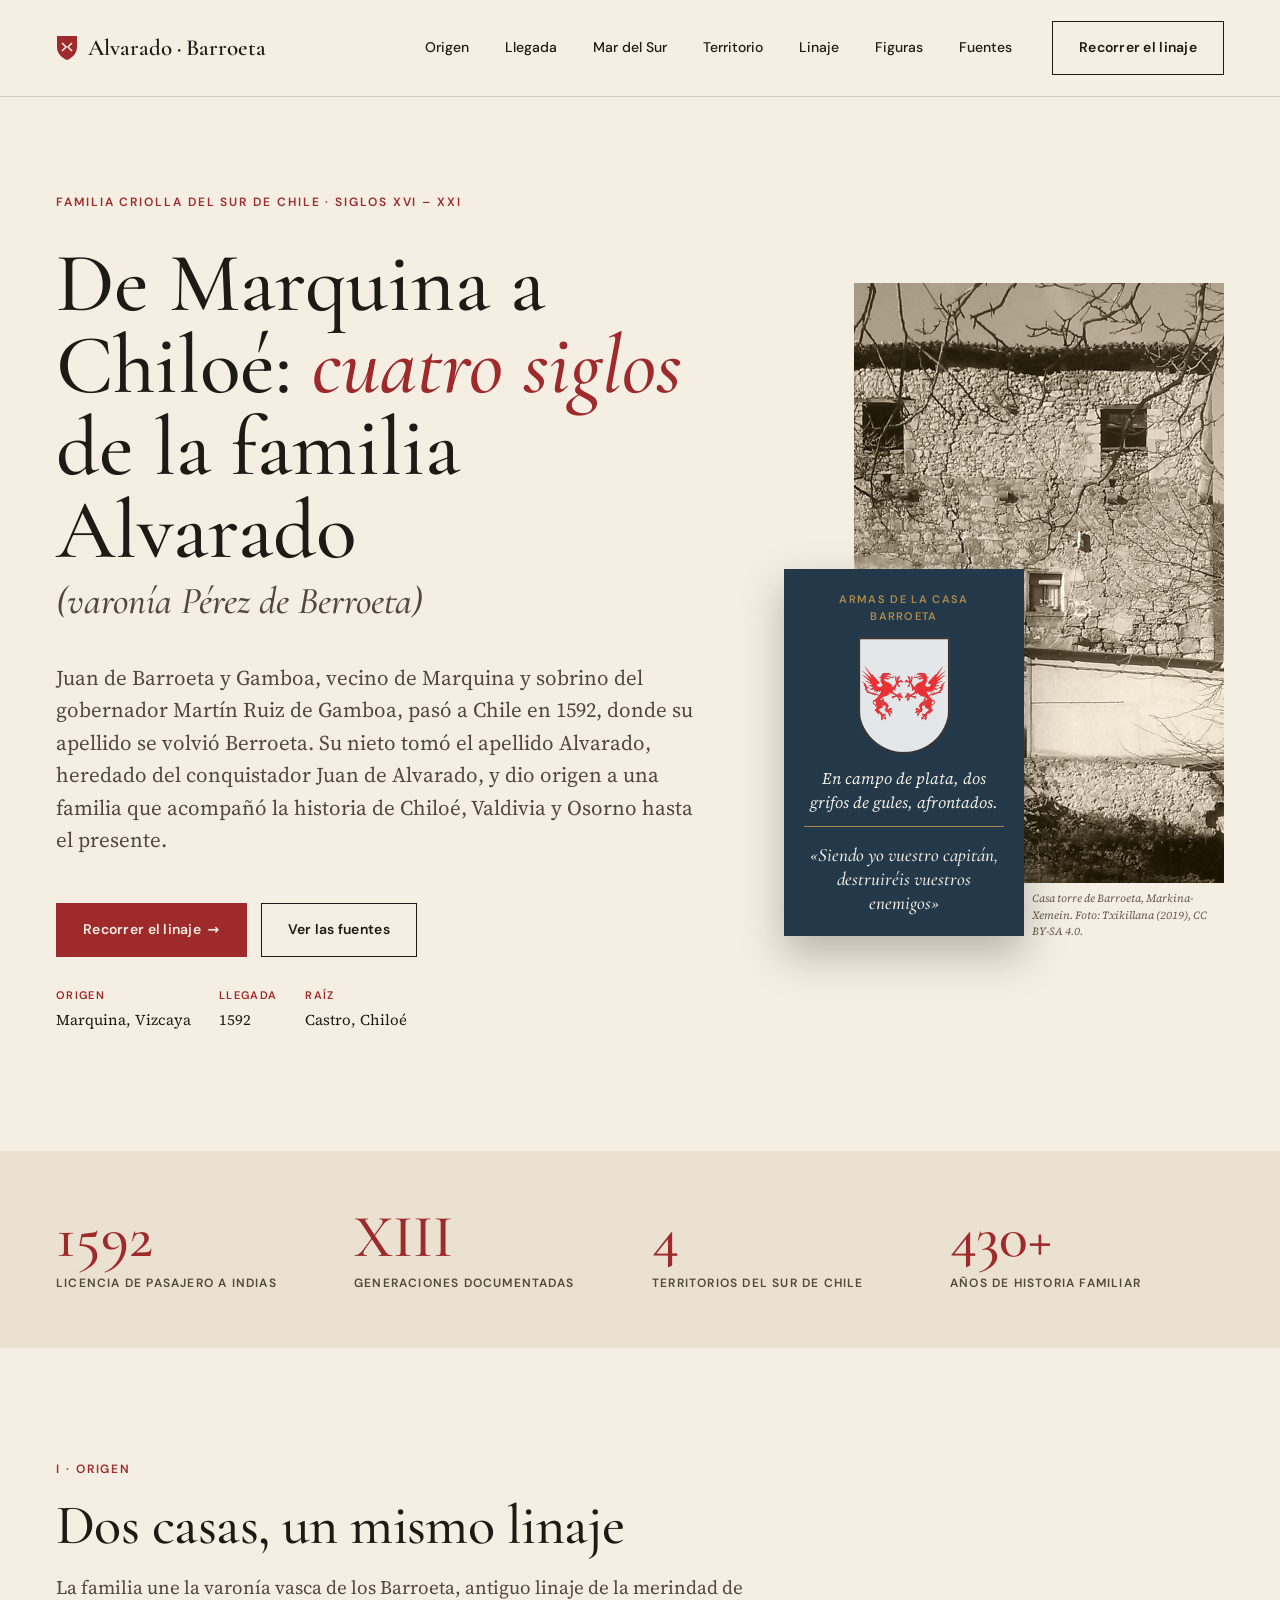
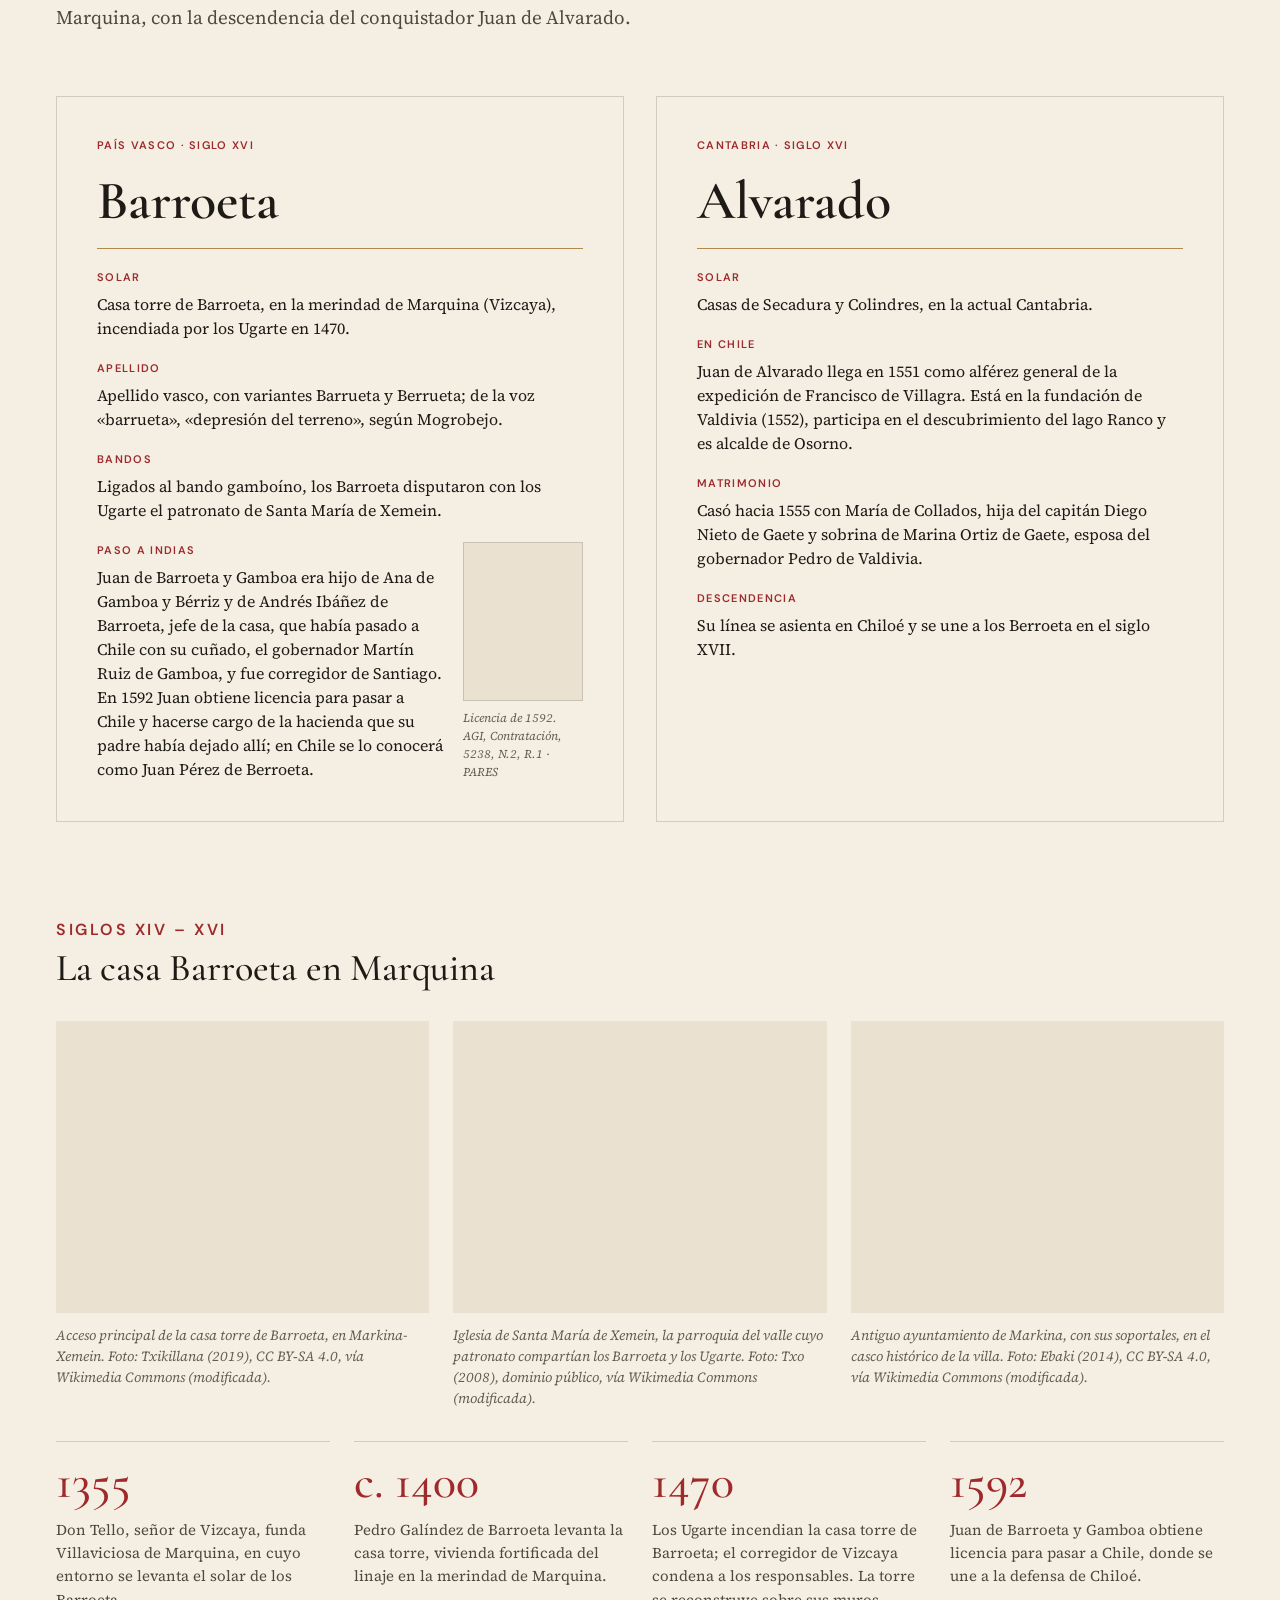
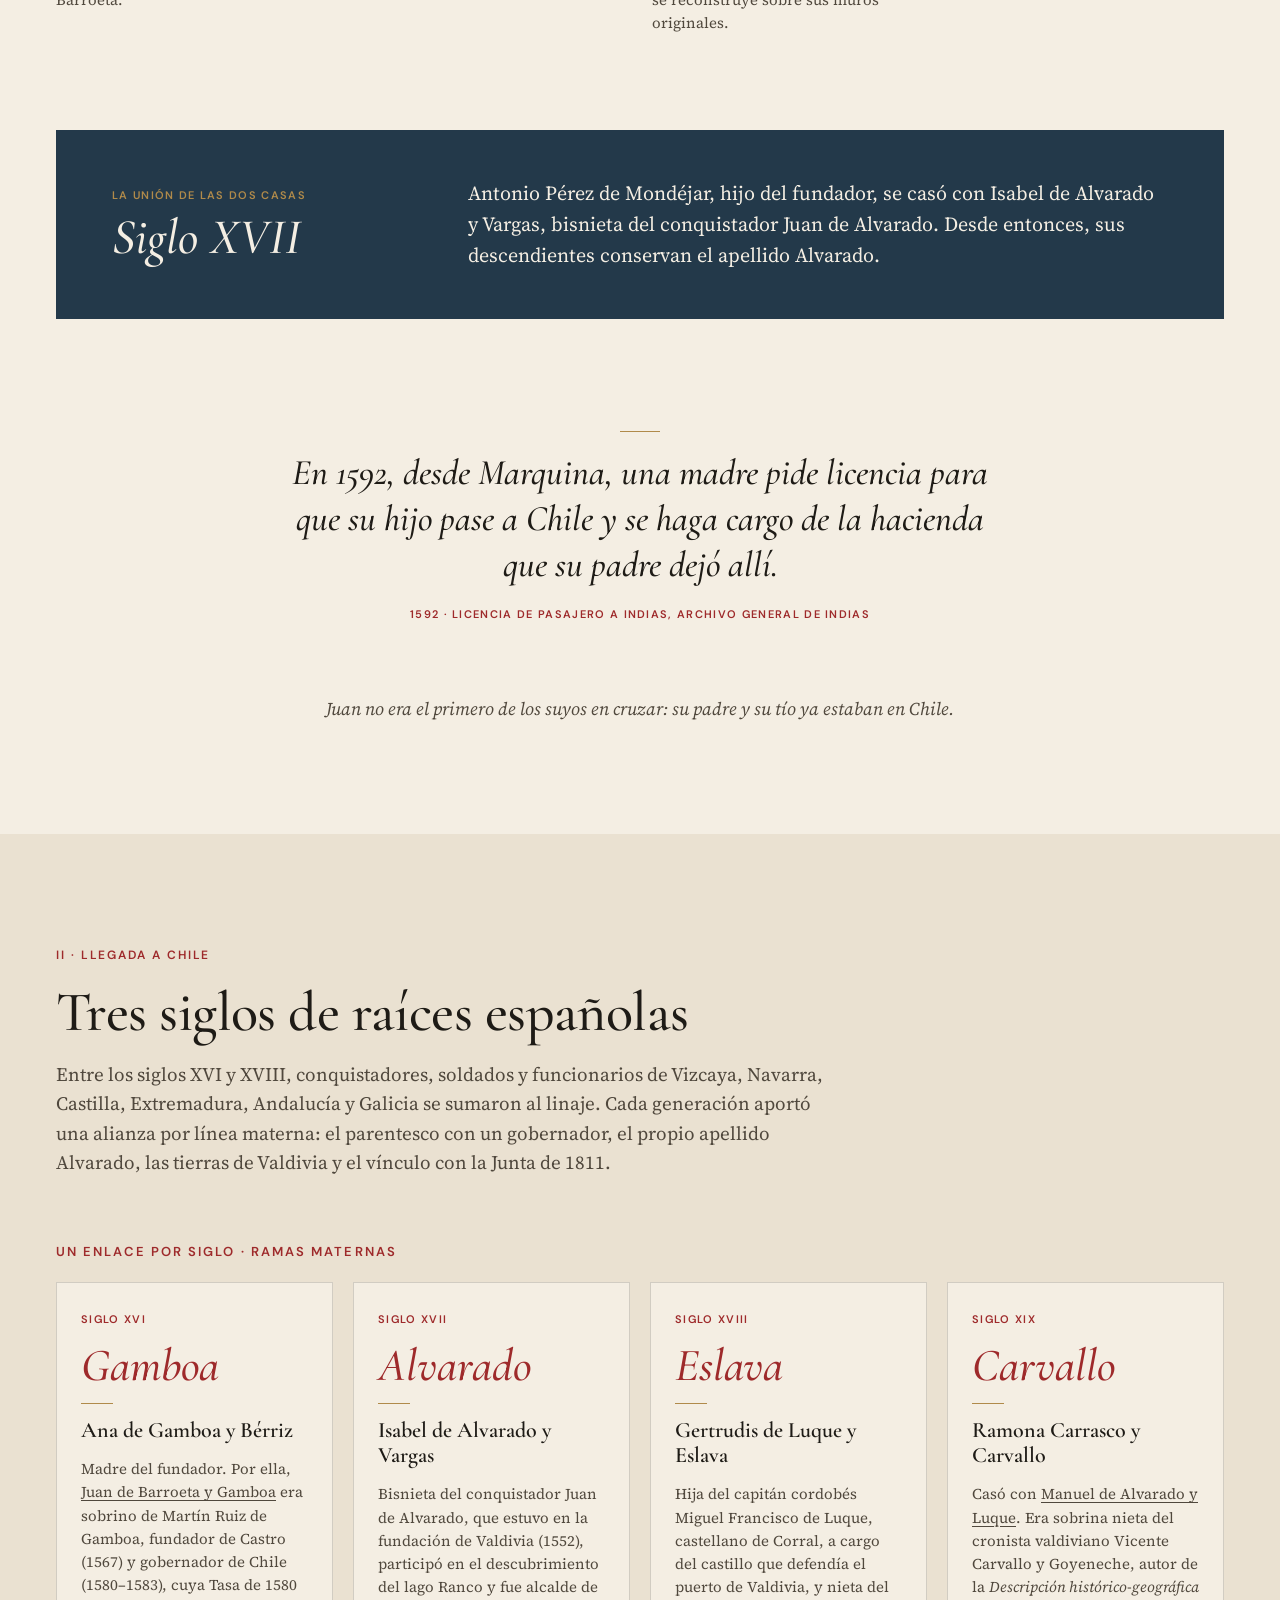
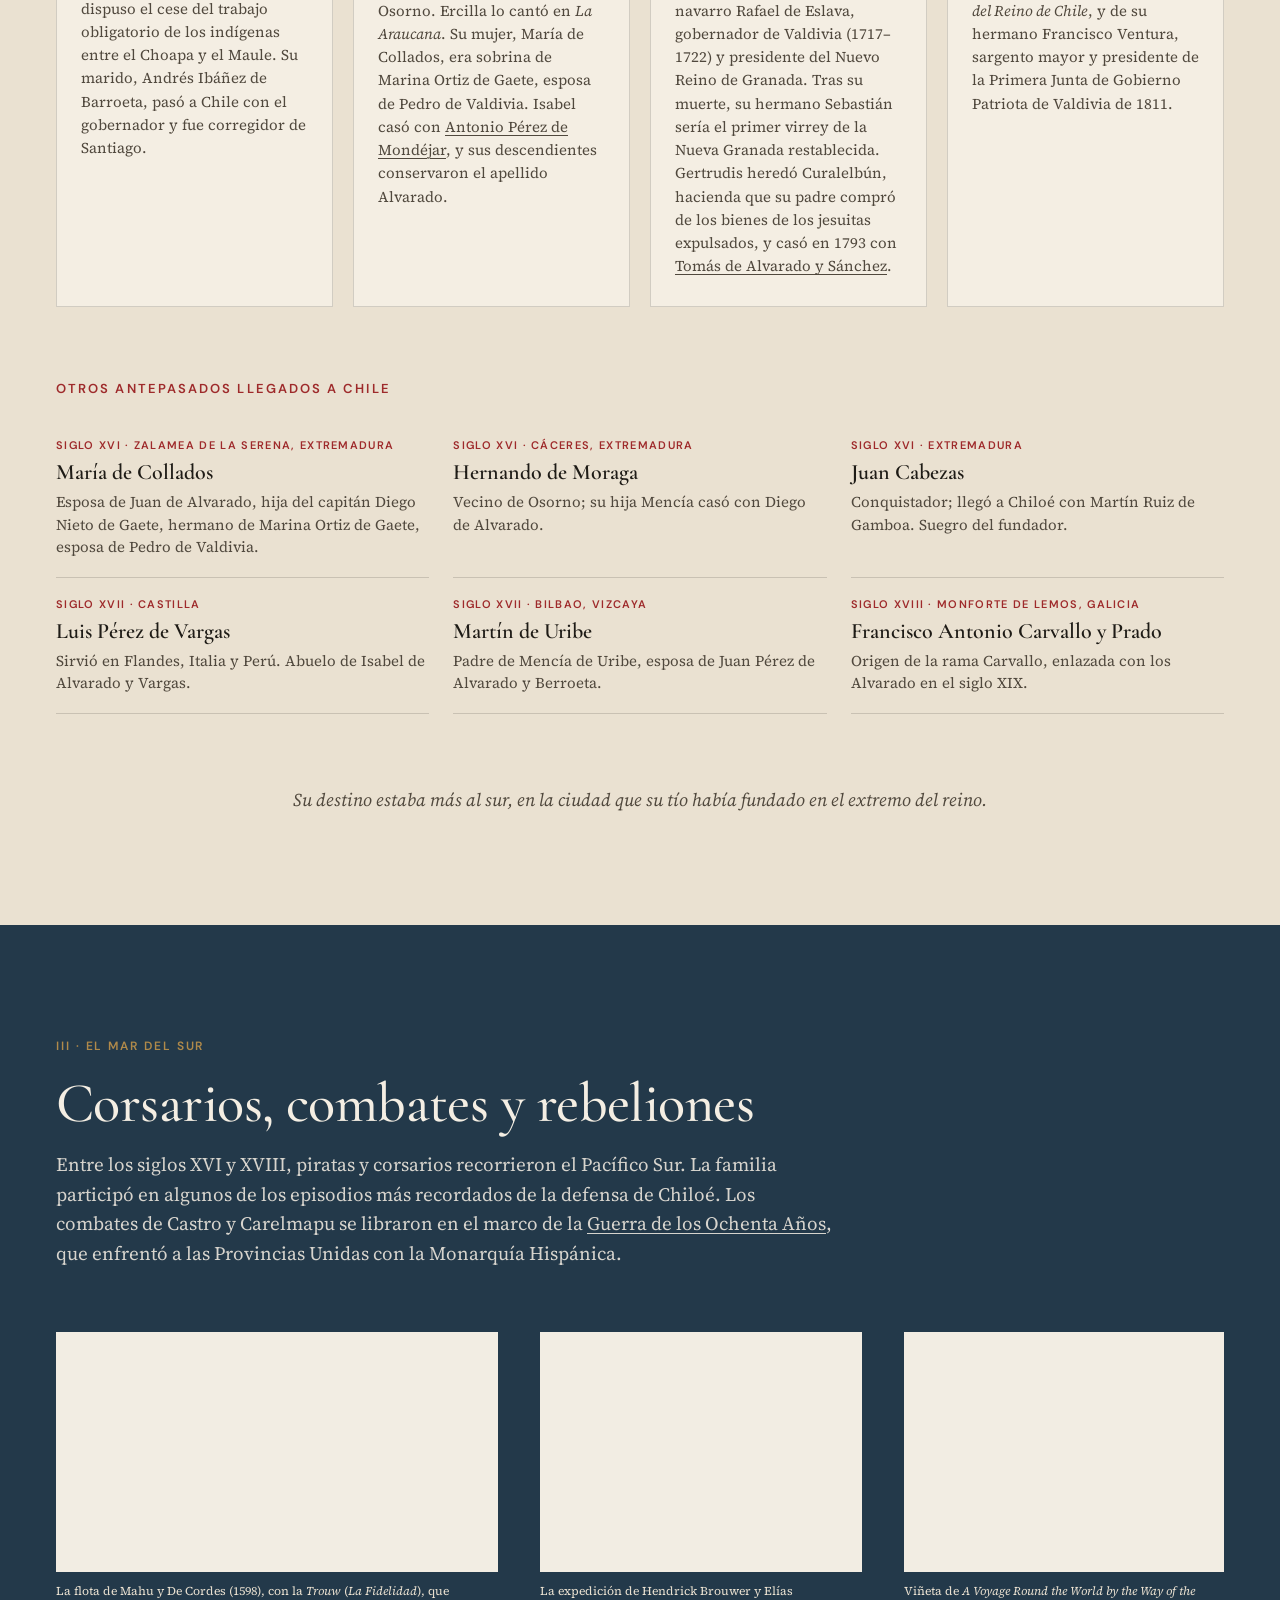
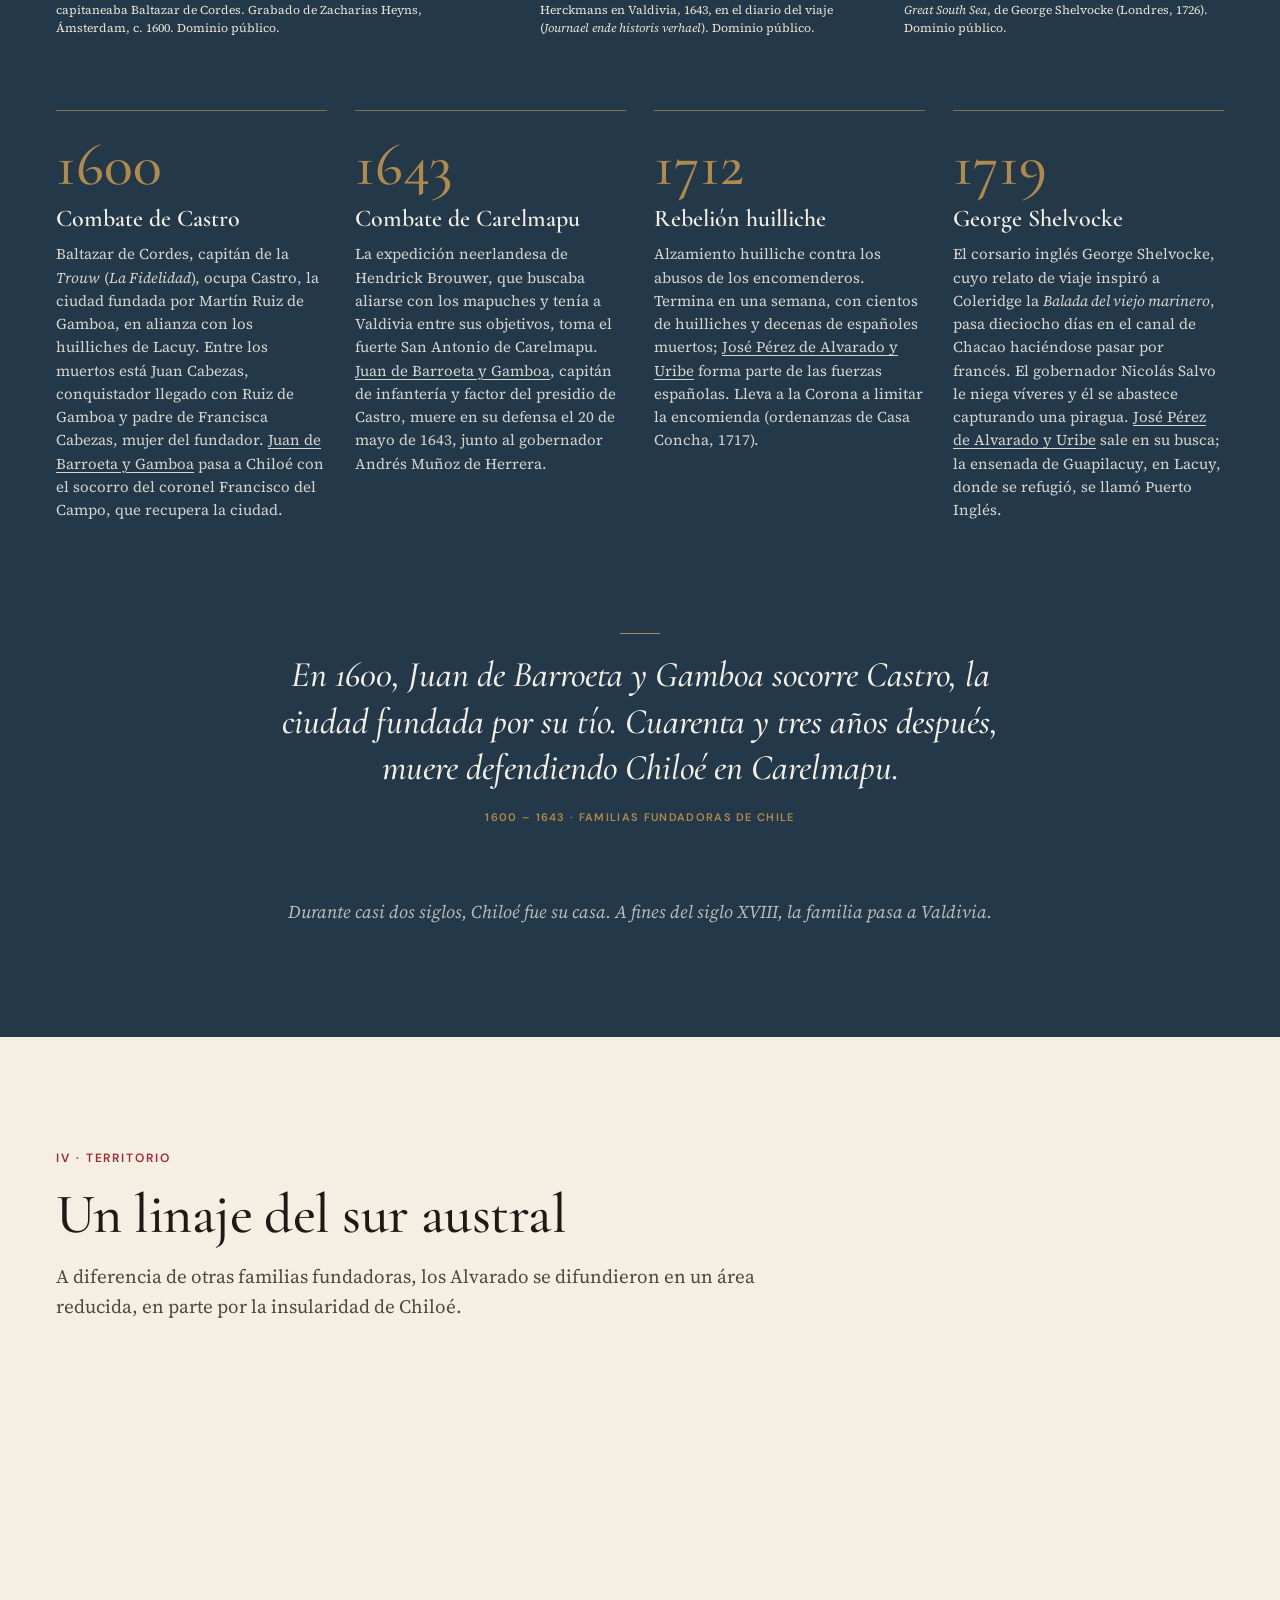
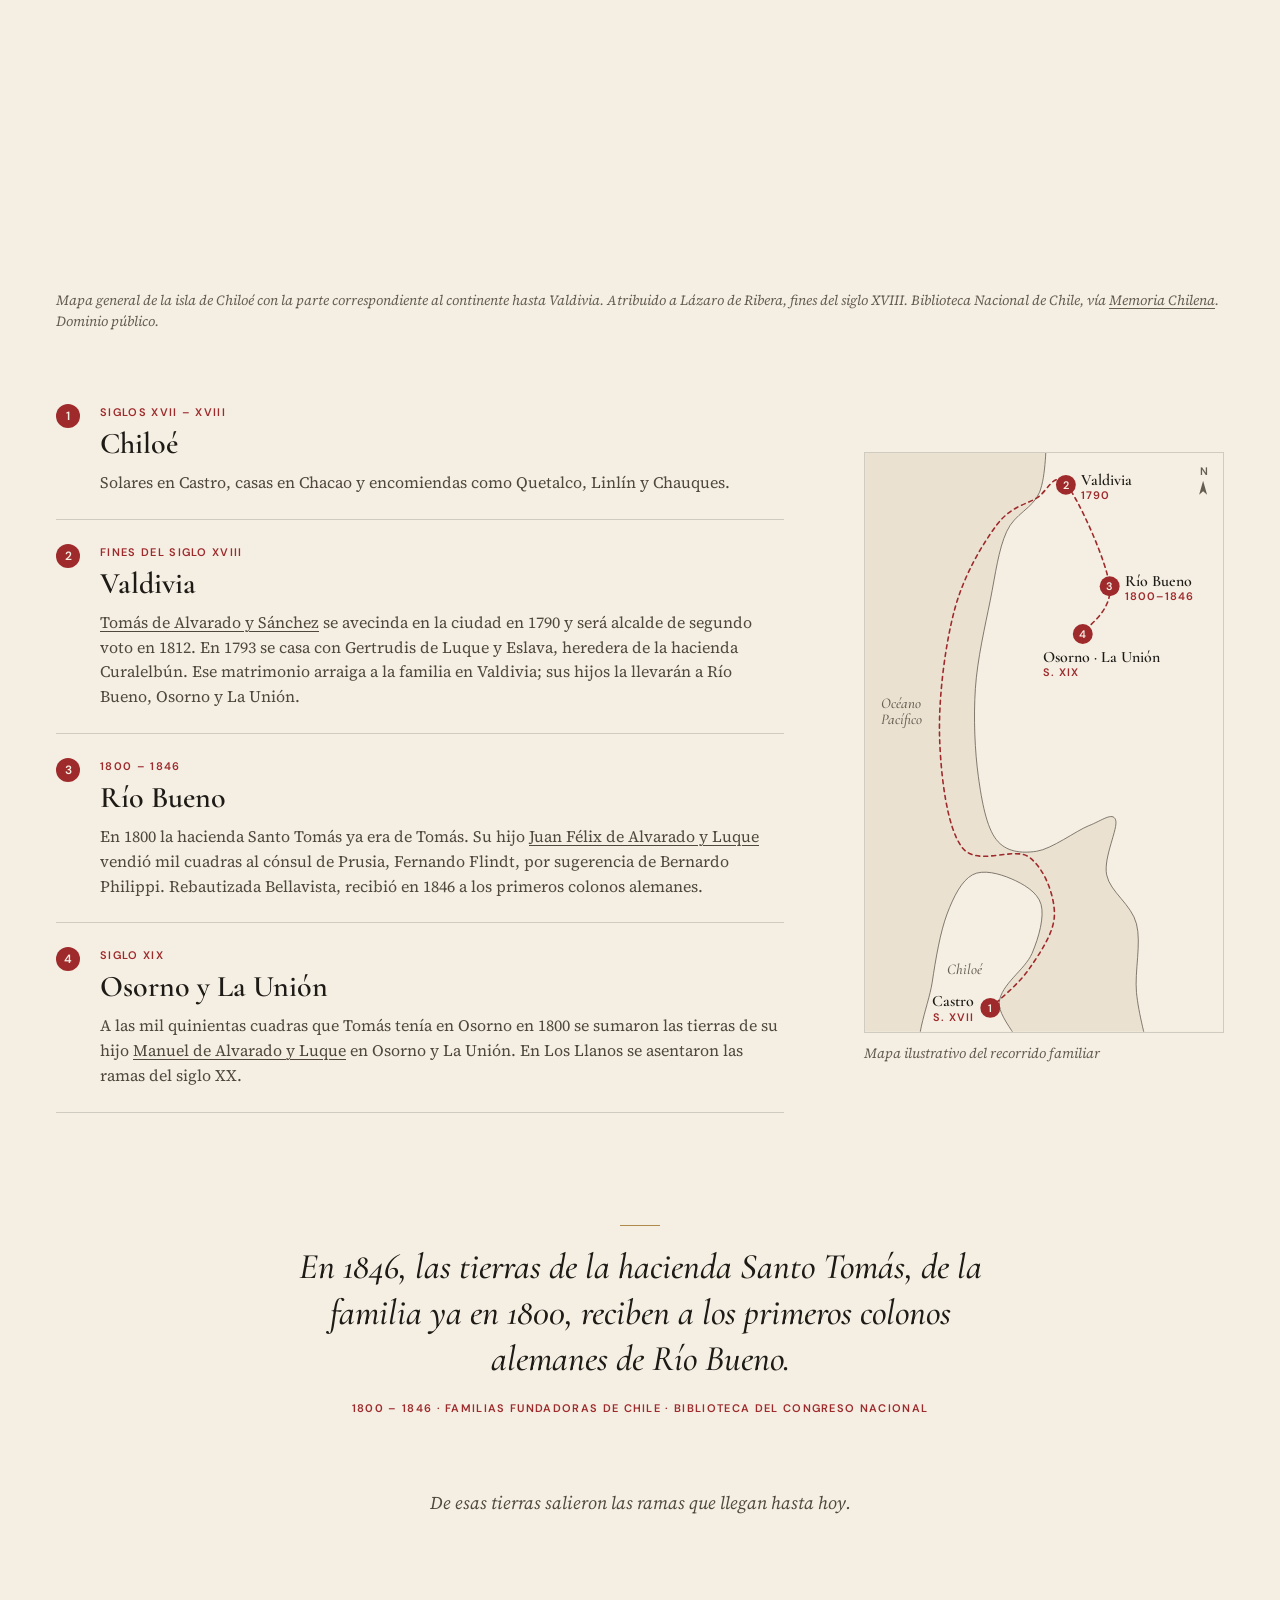
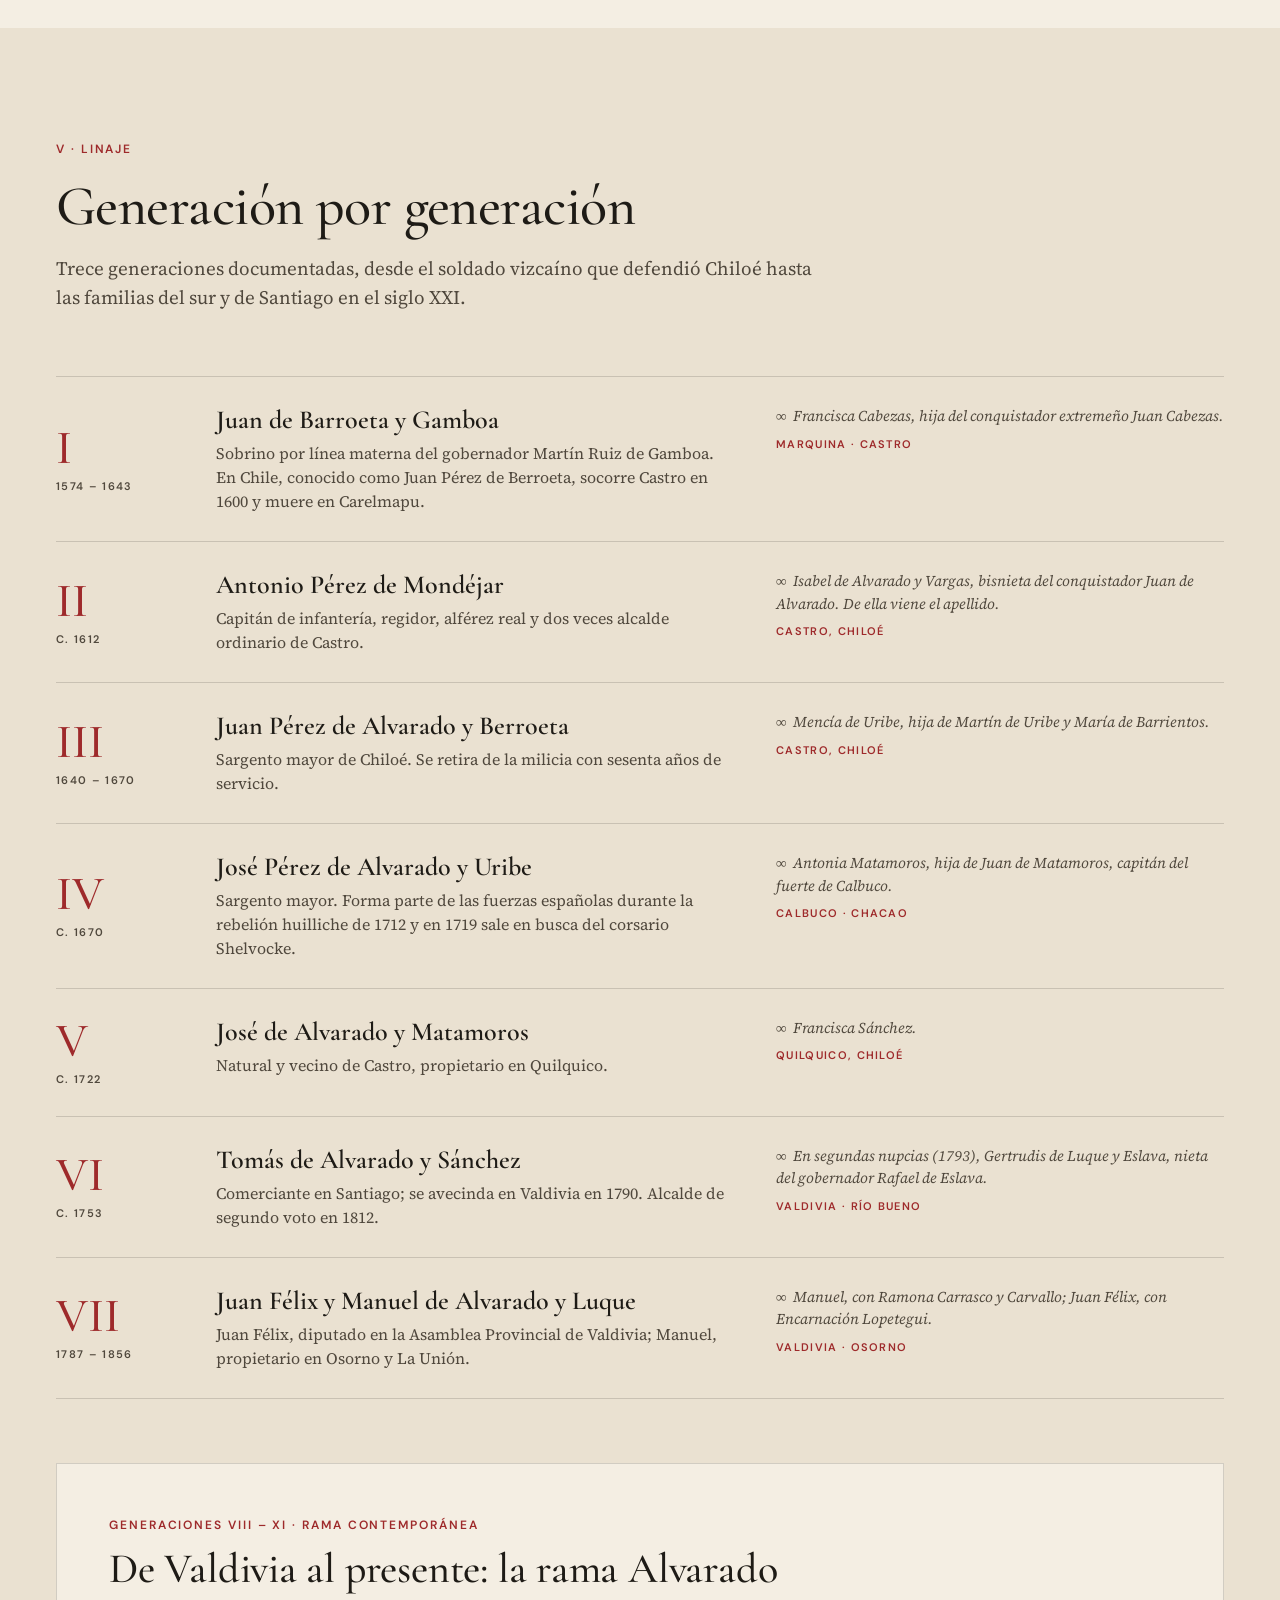
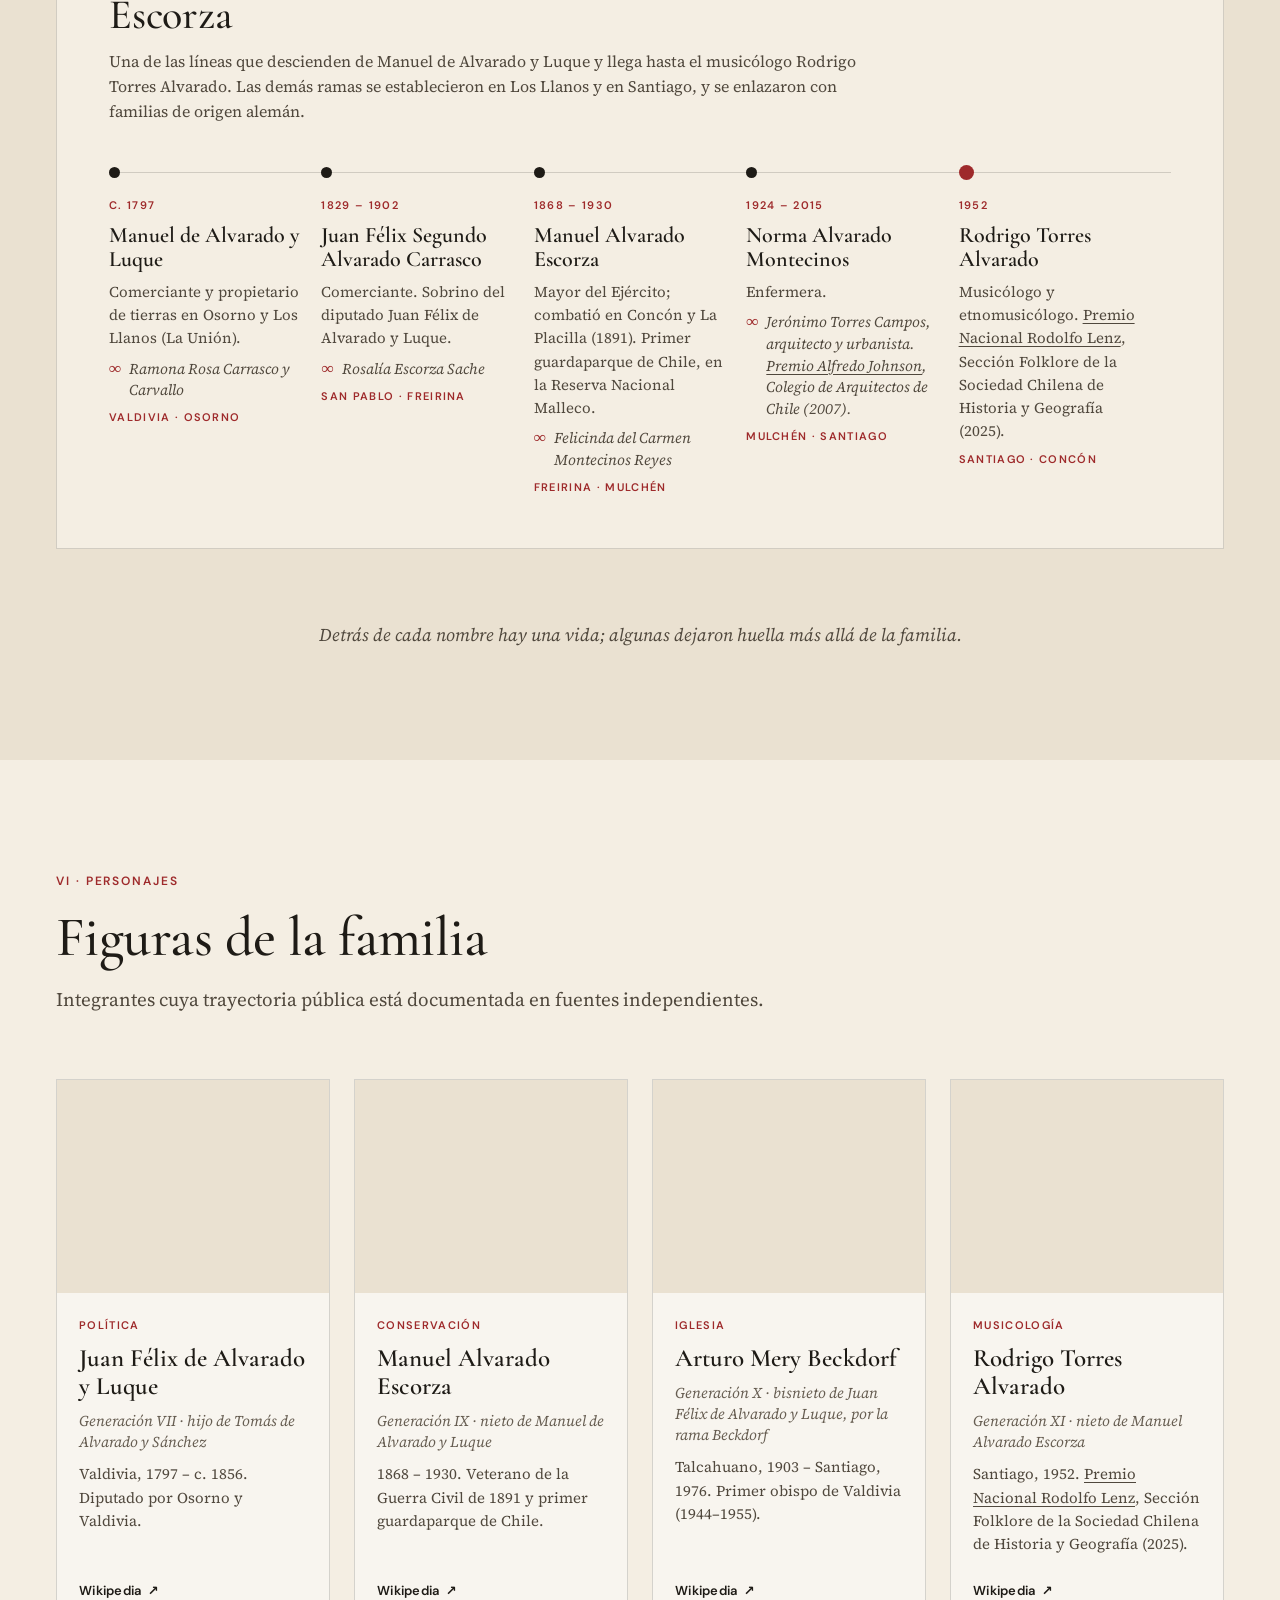
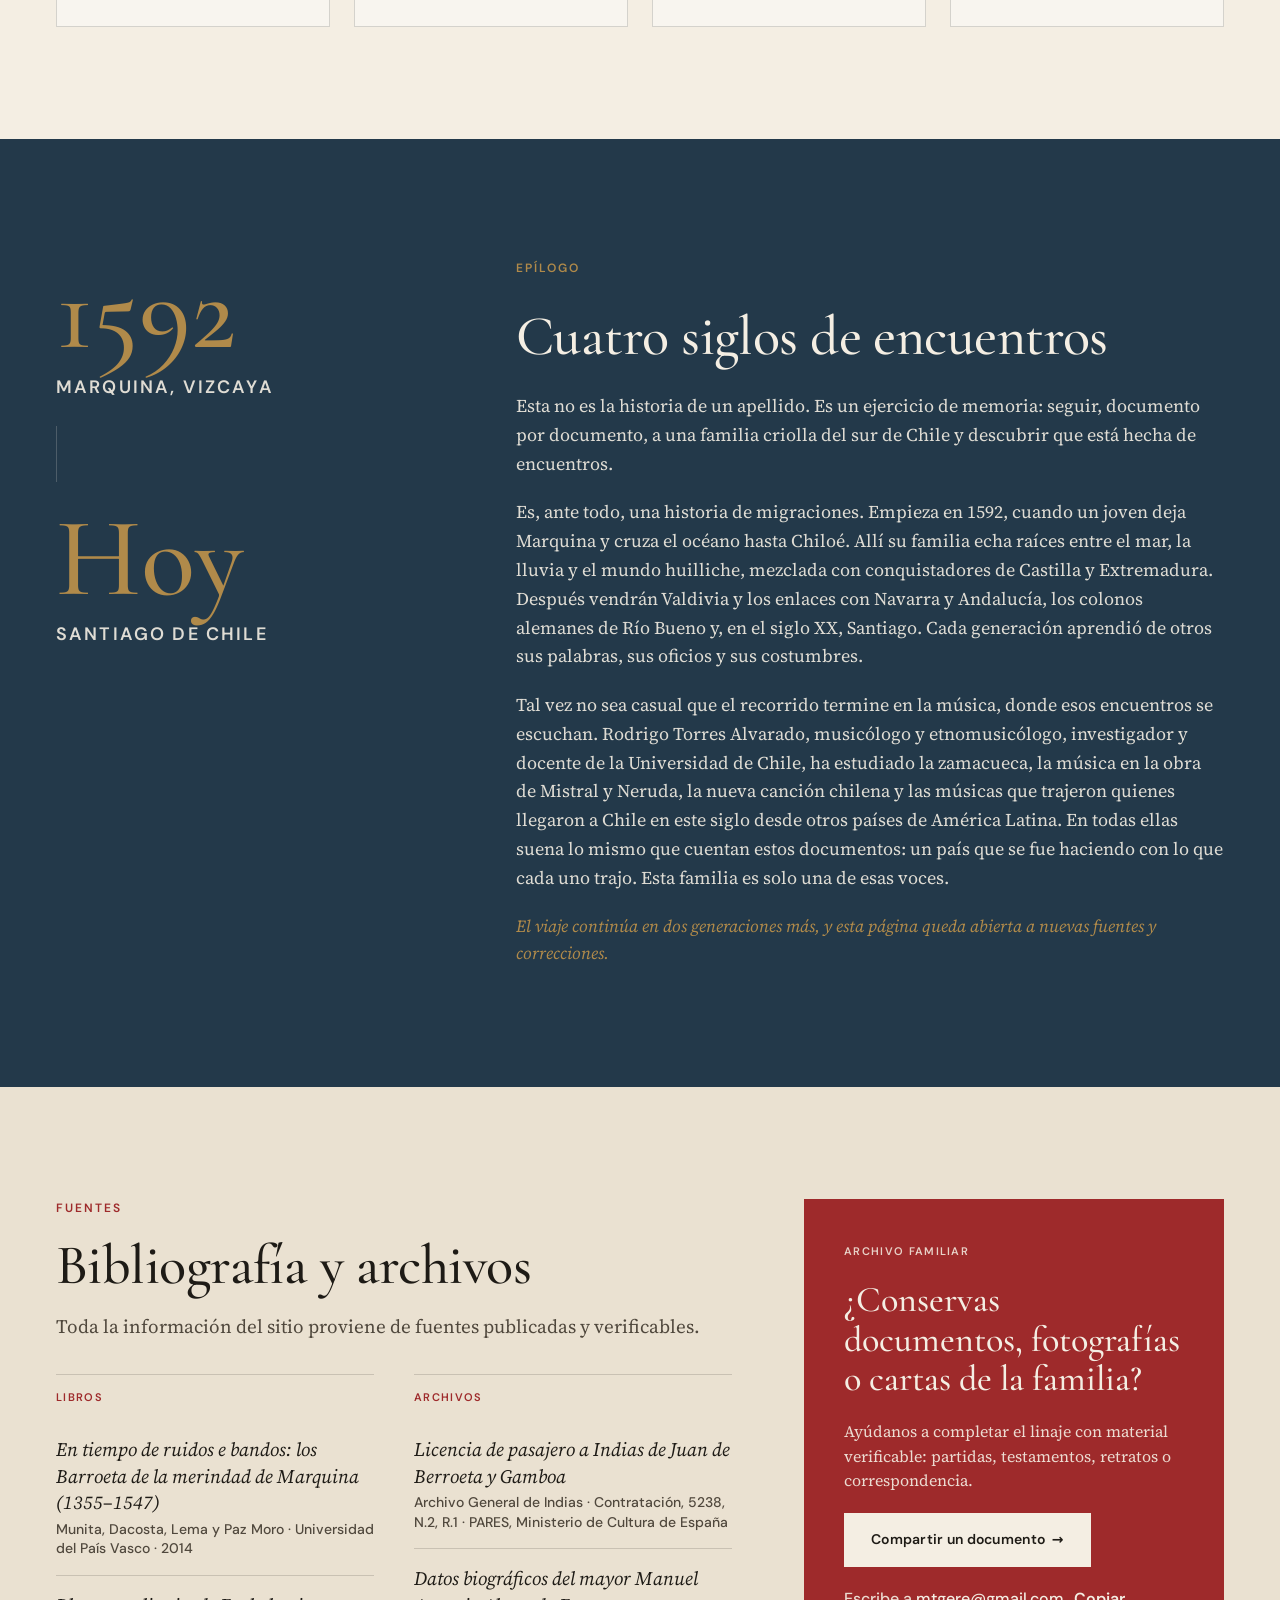
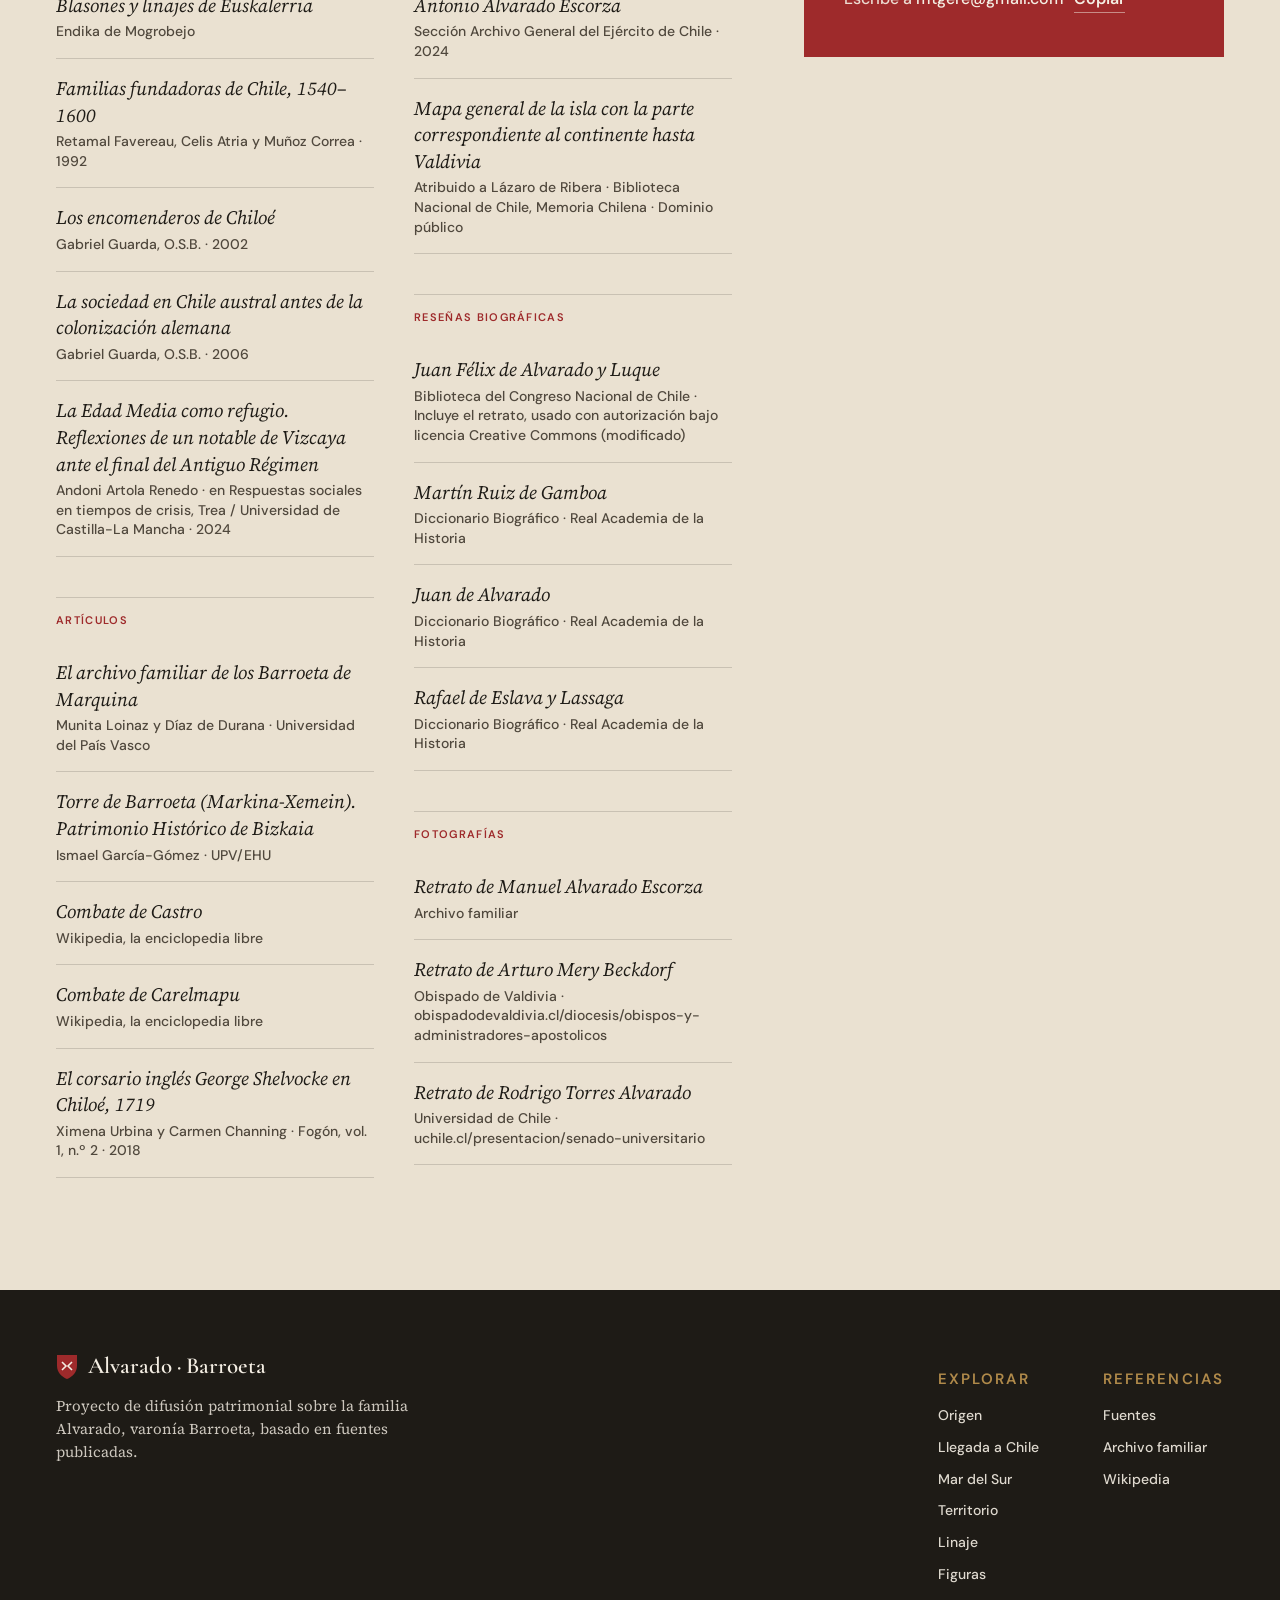
==== commit 565f3019: "Mejora el SEO del sitio - Título y descripción con las búsquedas principales - Imagen para redes soc" ====
--- a/index.html
+++ b/index.html
@@ -4,15 +4,23 @@
 <meta charset="utf-8">
 <meta name="viewport" content="width=device-width, initial-scale=1, viewport-fit=cover">
 <meta name="theme-color" content="#F4EEE3">
-<meta property="og:type" content="website">
-<meta property="og:title" content="De Marquina a Chiloé: cuatro siglos de la familia Alvarado">
-<meta property="og:description" content="Historia documentada de una familia criolla del sur de Chile, varonía Pérez de Berroeta (1592 – hoy).">
-<meta property="og:image" content="https://alvaradobarroeta.cl/img/torre-hero.jpg">
-<meta property="og:url" content="https://alvaradobarroeta.cl/">
+<title>Familia Alvarado (varonía Berroeta) · De Marquina a Chiloé</title>
+<meta name="description" content="Historia documentada de la familia Alvarado, varonía Pérez de Berroeta: de Marquina (1592) a Chiloé, Valdivia, Osorno y Santiago. Cuatro siglos en el sur de Chile.">
+<meta name="robots" content="index, follow, max-image-preview:large">
 <link rel="canonical" href="https://alvaradobarroeta.cl/">
 <link rel="icon" href="favicon.svg" type="image/svg+xml">
-<title>Alvarado · Barroeta</title>
-<meta name="description" content="De Marquina a Chiloé: cuatro siglos de la familia Alvarado (varonía Pérez de Berroeta), una familia criolla del sur de Chile.">
+<meta property="og:type" content="article">
+<meta property="og:site_name" content="Alvarado · Barroeta">
+<meta property="og:locale" content="es_CL">
+<meta property="og:title" content="De Marquina a Chiloé: cuatro siglos de la familia Alvarado">
+<meta property="og:description" content="Historia documentada de la familia Alvarado, varonía Pérez de Berroeta: de Marquina (1592) a Chiloé, Valdivia, Osorno y Santiago. Cuatro siglos en el sur de Chile.">
+<meta property="og:url" content="https://alvaradobarroeta.cl/">
+<meta property="og:image" content="https://alvaradobarroeta.cl/img/og-alvarado-barroeta.jpg">
+<meta property="og:image:width" content="1200">
+<meta property="og:image:height" content="630">
+<meta property="og:image:alt" content="De Marquina a Chiloé: cuatro siglos de la familia Alvarado, junto a la casa torre de Barroeta">
+<meta name="twitter:card" content="summary_large_image">
+<script type="application/ld+json">{"@context": "https://schema.org", "@graph": [{"@type": "WebSite", "@id": "https://alvaradobarroeta.cl/#website", "url": "https://alvaradobarroeta.cl/", "name": "Alvarado · Barroeta", "inLanguage": "es"}, {"@type": "Article", "@id": "https://alvaradobarroeta.cl/#historia", "isPartOf": {"@id": "https://alvaradobarroeta.cl/#website"}, "headline": "De Marquina a Chiloé: cuatro siglos de la familia Alvarado (varonía Pérez de Berroeta)", "description": "Historia documentada de la familia Alvarado, varonía Pérez de Berroeta: de Marquina (1592) a Chiloé, Valdivia, Osorno y Santiago. Cuatro siglos en el sur de Chile.", "inLanguage": "es", "url": "https://alvaradobarroeta.cl/", "image": "https://alvaradobarroeta.cl/img/og-alvarado-barroeta.jpg", "datePublished": "2026-10-31", "dateModified": "2026-11-01", "publisher": {"@type": "Organization", "name": "Alvarado · Barroeta", "url": "https://alvaradobarroeta.cl/", "logo": "https://alvaradobarroeta.cl/favicon.svg"}, "keywords": "familia Alvarado, Pérez de Berroeta, Barroeta, Marquina, Chiloé, Castro, Valdivia, Osorno, Río Bueno, genealogía, historia de Chile", "about": [{"@type": "Place", "name": "Chiloé"}, {"@type": "Place", "name": "Valdivia"}, {"@type": "Place", "name": "Markina-Xemein"}, {"@type": "Place", "name": "Osorno"}, {"@type": "Place", "name": "Río Bueno"}], "mentions": [{"@type": "Person", "name": "Juan de Barroeta y Gamboa", "alternateName": "Juan Pérez de Berroeta"}, {"@type": "Person", "name": "Juan de Alvarado", "sameAs": "https://historia-hispanica.rah.es/biografias/2504-juan-de-alvarado"}, {"@type": "Person", "name": "Martín Ruiz de Gamboa", "sameAs": "https://historia-hispanica.rah.es/biografias/38999-martin-ruiz-de-gamboa"}, {"@type": "Person", "name": "Juan Félix de Alvarado y Luque", "sameAs": "https://es.wikipedia.org/wiki/Juan_F%C3%A9lix_de_Alvarado_y_Luque"}, {"@type": "Person", "name": "Manuel Alvarado Escorza", "sameAs": "https://es.wikipedia.org/wiki/Manuel_Alvarado_Escorza"}, {"@type": "Person", "name": "Arturo Mery Beckdorf", "sameAs": "https://es.wikipedia.org/wiki/Arturo_Mery_Beckdorf"}, {"@type": "Person", "name": "Rodrigo Torres Alvarado", "sameAs": "https://es.wikipedia.org/wiki/Rodrigo_Torres_Alvarado"}]}]}</script>
 <meta http-equiv="Content-Security-Policy" content="default-src 'self'; img-src 'self'; font-src 'self'; style-src 'self'; script-src 'self'; connect-src 'none'; object-src 'none'; base-uri 'self'; form-action 'none'; upgrade-insecure-requests">
 <meta name="referrer" content="strict-origin-when-cross-origin">
 <link rel="preload" href="fonts/cormorant-garamond-latin-500-normal.woff2" as="font" type="font/woff2" crossorigin>
@@ -68,11 +76,11 @@
       </div>
     </div>
     <figure class="lamina">
-      <div class="mask"><img src="img/torre-hero.jpg" alt="Casa torre de Barroeta en Markina-Xemein, entre árboles sin hojas"></div>
+      <div class="mask"><img src="img/torre-hero.jpg" alt="Casa torre de Barroeta en Markina-Xemein, entre árboles sin hojas" width="1600" height="1200"></div>
       <figcaption class="cap">Casa torre de Barroeta, Markina-Xemein. Foto: Txikillana (2019), CC BY-SA 4.0.</figcaption>
       <div class="heraldica">
         <p class="label">Armas de la casa Barroeta</p>
-        <img src="img/escudo.png" alt="Escudo de los Barroeta: dos grifos rojos afrontados en campo de plata">
+        <img src="img/escudo.png" alt="Escudo de los Barroeta: dos grifos rojos afrontados en campo de plata" width="300" height="381">
         <p class="t">En campo de plata, dos grifos de gules, afrontados.</p>
         <blockquote>«Siendo yo vuestro capitán, destruiréis vuestros enemigos»</blockquote>
       </div>
@@ -107,7 +115,7 @@
         <div class="campo"><p class="label">Bandos</p><p>Ligados al bando gamboíno, los Barroeta disputaron con los Ugarte el patronato de Santa María de Xemein.</p></div>
         <div class="paso">
           <div class="campo"><p class="label">Paso a Indias</p><p>Juan de Barroeta y Gamboa era hijo de Ana de Gamboa y Bérriz y de Andrés Ibáñez de Barroeta, jefe de la casa, que había pasado a Chile con su cuñado, el gobernador Martín Ruiz de Gamboa, y fue corregidor de Santiago. En 1592 Juan obtiene licencia para pasar a Chile y hacerse cargo de la hacienda que su padre había dejado allí; en Chile se lo conocerá como Juan Pérez de Berroeta.</p></div>
-          <figure><a class="mask" href="https://pares.cultura.gob.es/ParesBusquedas20/catalogo/description/135098" target="_blank" rel="noopener"><img src="img/licencia.jpg" alt="Primera hoja manuscrita de la licencia de 1592"></a><figcaption class="cap">Licencia de 1592. AGI, Contratación, 5238, N.2, R.1 · PARES</figcaption></figure>
+          <figure><a class="mask" href="https://pares.cultura.gob.es/ParesBusquedas20/catalogo/description/135098" target="_blank" rel="noopener"><img src="img/licencia.jpg" alt="Primera hoja manuscrita de la licencia de 1592" width="600" height="794" loading="lazy" decoding="async"></a><figcaption class="cap">Licencia de 1592. AGI, Contratación, 5238, N.2, R.1 · PARES</figcaption></figure>
         </div>
       </article>
       <article class="casa">
@@ -123,9 +131,9 @@
     <div class="marquina">
       <div class="campo"><p class="kicker">Siglos XIV – XVI</p><h3>La casa Barroeta en Marquina</h3></div>
       <div class="triptico">
-        <figure><div class="mask"><img src="img/torre.jpg" alt="Acceso principal de la casa torre de Barroeta"></div><figcaption class="cap">Acceso principal de la casa torre de Barroeta, en Markina-Xemein. Foto: Txikillana (2019), CC BY‑SA 4.0, vía Wikimedia Commons (modificada).</figcaption></figure>
-        <figure><div class="mask"><img src="img/santa-maria.jpg" alt="Iglesia de Santa María de Xemein"></div><figcaption class="cap">Iglesia de Santa María de Xemein, la parroquia del valle cuyo patronato compartían los Barroeta y los Ugarte. Foto: Txo (2008), dominio público, vía Wikimedia Commons (modificada).</figcaption></figure>
-        <figure><div class="mask"><img src="img/ayuntamiento.jpg" alt="Antiguo ayuntamiento de Markina con soportales"></div><figcaption class="cap">Antiguo ayuntamiento de Markina, con sus soportales, en el casco histórico de la villa. Foto: Ebaki (2014), CC BY‑SA 4.0, vía Wikimedia Commons (modificada).</figcaption></figure>
+        <figure><div class="mask"><img src="img/torre.jpg" alt="Acceso principal de la casa torre de Barroeta" width="1600" height="1200" loading="lazy" decoding="async"></div><figcaption class="cap">Acceso principal de la casa torre de Barroeta, en Markina-Xemein. Foto: Txikillana (2019), CC BY‑SA 4.0, vía Wikimedia Commons (modificada).</figcaption></figure>
+        <figure><div class="mask"><img src="img/santa-maria.jpg" alt="Iglesia de Santa María de Xemein" width="1000" height="750" loading="lazy" decoding="async"></div><figcaption class="cap">Iglesia de Santa María de Xemein, la parroquia del valle cuyo patronato compartían los Barroeta y los Ugarte. Foto: Txo (2008), dominio público, vía Wikimedia Commons (modificada).</figcaption></figure>
+        <figure><div class="mask"><img src="img/ayuntamiento.jpg" alt="Antiguo ayuntamiento de Markina con soportales" width="1000" height="667" loading="lazy" decoding="async"></div><figcaption class="cap">Antiguo ayuntamiento de Markina, con sus soportales, en el casco histórico de la villa. Foto: Ebaki (2014), CC BY‑SA 4.0, vía Wikimedia Commons (modificada).</figcaption></figure>
       </div>
       <div class="hitos">
         <div class="hito"><b>1355</b><p>Don Tello, señor de Vizcaya, funda Villaviciosa de Marquina, en cuyo entorno se levanta el solar de los Barroeta.</p></div>
@@ -192,9 +200,9 @@
       <p class="lead">Entre los siglos XVI y XVIII, piratas y corsarios recorrieron el Pacífico Sur. La familia participó en algunos de los episodios más recordados de la defensa de Chiloé. Los combates de Castro y Carelmapu se libraron en el marco de la <a class="link-u" href="https://es.wikipedia.org/wiki/Guerra_de_los_Ochenta_A%C3%B1os" target="_blank" rel="noopener">Guerra de los Ochenta Años</a>, que enfrentó a las Provincias Unidas con la Monarquía Hispánica.</p>
     </div>
     <div class="grabados">
-      <figure class="g1"><div class="marco"><img src="img/cordes.jpg" alt="Grabado de la flota de Mahu y De Cordes"></div><figcaption class="cap">La flota de Mahu y De Cordes (1598), con la <i>Trouw</i> (<i>La Fidelidad</i>), que capitaneaba Baltazar de Cordes. Grabado de Zacharias Heyns, Ámsterdam, c. 1600. Dominio público.</figcaption></figure>
-      <figure class="g2"><div class="marco fill"><img src="img/brouwer.jpg" alt="Grabado de la expedición de Brouwer y Herckmans en Valdivia"></div><figcaption class="cap">La expedición de Hendrick Brouwer y Elías Herckmans en Valdivia, 1643, en el diario del viaje (<i>Journael ende historis verhael</i>). Dominio público.</figcaption></figure>
-      <figure class="g3"><div class="marco"><img src="img/shelvocke.png" alt="Viñeta del libro de viaje de George Shelvocke"></div><figcaption class="cap">Viñeta de <i>A Voyage Round the World by the Way of the Great South Sea</i>, de George Shelvocke (Londres, 1726). Dominio público.</figcaption></figure>
+      <figure class="g1"><div class="marco"><img src="img/cordes.jpg" alt="Grabado de la flota de Mahu y De Cordes" width="1000" height="496" loading="lazy" decoding="async"></div><figcaption class="cap">La flota de Mahu y De Cordes (1598), con la <i>Trouw</i> (<i>La Fidelidad</i>), que capitaneaba Baltazar de Cordes. Grabado de Zacharias Heyns, Ámsterdam, c. 1600. Dominio público.</figcaption></figure>
+      <figure class="g2"><div class="marco fill"><img src="img/brouwer.jpg" alt="Grabado de la expedición de Brouwer y Herckmans en Valdivia" width="691" height="482" loading="lazy" decoding="async"></div><figcaption class="cap">La expedición de Hendrick Brouwer y Elías Herckmans en Valdivia, 1643, en el diario del viaje (<i>Journael ende historis verhael</i>). Dominio público.</figcaption></figure>
+      <figure class="g3"><div class="marco"><img src="img/shelvocke.png" alt="Viñeta del libro de viaje de George Shelvocke" width="930" height="623" loading="lazy" decoding="async"></div><figcaption class="cap">Viñeta de <i>A Voyage Round the World by the Way of the Great South Sea</i>, de George Shelvocke (Londres, 1726). Dominio público.</figcaption></figure>
     </div>
     <div class="episodios">
       <article class="episodio"><b>1600</b><h3>Combate de Castro</h3><p>Baltazar de Cordes, capitán de la <i>Trouw</i> (<i>La Fidelidad</i>), ocupa Castro, la ciudad fundada por Martín Ruiz de Gamboa, en alianza con los huilliches de Lacuy. Entre los muertos está Juan Cabezas, conquistador llegado con Ruiz de Gamboa y padre de Francisca Cabezas, mujer del fundador. <a class="link-u" href="#gen-i">Juan de Barroeta y Gamboa</a> pasa a Chiloé con el socorro del coronel Francisco del Campo, que recupera la ciudad.</p></article>
@@ -219,7 +227,7 @@
       <p class="lead">A diferencia de otras familias fundadoras, los Alvarado se difundieron en un área reducida, en parte por la insularidad de Chiloé.</p>
     </div>
     <figure class="mapa-hist">
-      <img src="img/mapa-chiloe.jpg" alt="Mapa manuscrito del siglo XVIII de la isla de Chiloé y la costa continental hasta Valdivia">
+      <img src="img/mapa-chiloe.jpg" alt="Mapa manuscrito del siglo XVIII de la isla de Chiloé y la costa continental hasta Valdivia" width="1654" height="698" loading="lazy" decoding="async">
       <figcaption class="cap">Mapa general de la isla de Chiloé con la parte correspondiente al continente hasta Valdivia. Atribuido a Lázaro de Ribera, fines del siglo XVIII. Biblioteca Nacional de Chile, vía <a class="link-u" href="https://www.memoriachilena.gob.cl/602/w3-article-68537.html" target="_blank" rel="noopener">Memoria Chilena</a>. Dominio público.</figcaption>
     </figure>
     <div class="terr">
@@ -308,10 +316,10 @@
       <p class="lead">Integrantes cuya trayectoria pública está documentada en fuentes independientes.</p>
     </div>
     <div class="personas">
-      <article class="persona" id="p-juan-felix"><div class="mask"><img src="img/juan-felix.jpg" alt="Retrato de Juan Félix de Alvarado y Luque"></div><div class="body"><p class="label">Política</p><h3>Juan Félix de Alvarado y Luque</h3><p class="gen-l">Generación VII · hijo de Tomás de Alvarado y Sánchez</p><p class="bio">Valdivia, 1797 – c. 1856. Diputado por Osorno y Valdivia.</p><a class="wiki" href="https://es.wikipedia.org/wiki/Juan_F%C3%A9lix_de_Alvarado_y_Luque" target="_blank" rel="noopener">Wikipedia&nbsp;&nbsp;↗</a></div></article>
-      <article class="persona"><div class="mask"><img src="img/manuel.jpg" alt="Retrato de Manuel Alvarado Escorza con uniforme militar"></div><div class="body"><p class="label">Conservación</p><h3>Manuel Alvarado Escorza</h3><p class="gen-l">Generación IX · nieto de Manuel de Alvarado y Luque</p><p class="bio">1868 – 1930. Veterano de la Guerra Civil de 1891 y primer guardaparque de Chile.</p><a class="wiki" href="https://es.wikipedia.org/wiki/Manuel_Alvarado_Escorza" target="_blank" rel="noopener">Wikipedia&nbsp;&nbsp;↗</a></div></article>
-      <article class="persona"><div class="mask"><img src="img/arturo.jpg" alt="Retrato de Arturo Mery Beckdorf, obispo"></div><div class="body"><p class="label">Iglesia</p><h3>Arturo Mery Beckdorf</h3><p class="gen-l">Generación X · bisnieto de Juan Félix de Alvarado y Luque, por la rama Beckdorf</p><p class="bio">Talcahuano, 1903 – Santiago, 1976. Primer obispo de Valdivia (1944–1955).</p><a class="wiki" href="https://es.wikipedia.org/wiki/Arturo_Mery_Beckdorf" target="_blank" rel="noopener">Wikipedia&nbsp;&nbsp;↗</a></div></article>
-      <article class="persona"><div class="mask"><img src="img/rodrigo.jpg" alt="Retrato de Rodrigo Torres Alvarado"></div><div class="body"><p class="label">Musicología</p><h3>Rodrigo Torres Alvarado</h3><p class="gen-l">Generación XI · nieto de Manuel Alvarado Escorza</p><p class="bio">Santiago, 1952. <a class="link-u" href="https://es.wikipedia.org/wiki/Sociedad_Chilena_de_Historia_y_Geograf%C3%ADa" target="_blank" rel="noopener">Premio Nacional Rodolfo Lenz</a>, Sección Folklore de la Sociedad Chilena de Historia y Geografía (2025).</p><a class="wiki" href="https://es.wikipedia.org/wiki/Rodrigo_Torres_Alvarado" target="_blank" rel="noopener">Wikipedia&nbsp;&nbsp;↗</a></div></article>
+      <article class="persona" id="p-juan-felix"><div class="mask"><img src="img/juan-felix.jpg" alt="Retrato de Juan Félix de Alvarado y Luque" width="760" height="598" loading="lazy" decoding="async"></div><div class="body"><p class="label">Política</p><h3>Juan Félix de Alvarado y Luque</h3><p class="gen-l">Generación VII · hijo de Tomás de Alvarado y Sánchez</p><p class="bio">Valdivia, 1797 – c. 1856. Diputado por Osorno y Valdivia.</p><a class="wiki" href="https://es.wikipedia.org/wiki/Juan_F%C3%A9lix_de_Alvarado_y_Luque" target="_blank" rel="noopener">Wikipedia&nbsp;&nbsp;↗</a></div></article>
+      <article class="persona"><div class="mask"><img src="img/manuel.jpg" alt="Retrato de Manuel Alvarado Escorza con uniforme militar" width="760" height="597" loading="lazy" decoding="async"></div><div class="body"><p class="label">Conservación</p><h3>Manuel Alvarado Escorza</h3><p class="gen-l">Generación IX · nieto de Manuel de Alvarado y Luque</p><p class="bio">1868 – 1930. Veterano de la Guerra Civil de 1891 y primer guardaparque de Chile.</p><a class="wiki" href="https://es.wikipedia.org/wiki/Manuel_Alvarado_Escorza" target="_blank" rel="noopener">Wikipedia&nbsp;&nbsp;↗</a></div></article>
+      <article class="persona"><div class="mask"><img src="img/arturo.jpg" alt="Retrato de Arturo Mery Beckdorf, obispo" width="760" height="598" loading="lazy" decoding="async"></div><div class="body"><p class="label">Iglesia</p><h3>Arturo Mery Beckdorf</h3><p class="gen-l">Generación X · bisnieto de Juan Félix de Alvarado y Luque, por la rama Beckdorf</p><p class="bio">Talcahuano, 1903 – Santiago, 1976. Primer obispo de Valdivia (1944–1955).</p><a class="wiki" href="https://es.wikipedia.org/wiki/Arturo_Mery_Beckdorf" target="_blank" rel="noopener">Wikipedia&nbsp;&nbsp;↗</a></div></article>
+      <article class="persona"><div class="mask"><img src="img/rodrigo.jpg" alt="Retrato de Rodrigo Torres Alvarado" width="760" height="598" loading="lazy" decoding="async"></div><div class="body"><p class="label">Musicología</p><h3>Rodrigo Torres Alvarado</h3><p class="gen-l">Generación XI · nieto de Manuel Alvarado Escorza</p><p class="bio">Santiago, 1952. <a class="link-u" href="https://es.wikipedia.org/wiki/Sociedad_Chilena_de_Historia_y_Geograf%C3%ADa" target="_blank" rel="noopener">Premio Nacional Rodolfo Lenz</a>, Sección Folklore de la Sociedad Chilena de Historia y Geografía (2025).</p><a class="wiki" href="https://es.wikipedia.org/wiki/Rodrigo_Torres_Alvarado" target="_blank" rel="noopener">Wikipedia&nbsp;&nbsp;↗</a></div></article>
     </div>
   </div>
 </section>
--- a/styles.css
+++ b/styles.css
@@ -26,7 +26,7 @@
 body{background:var(--cream);color:var(--ink);font-family:var(--text);font-size:16px;line-height:1.55;-webkit-font-smoothing:antialiased;text-rendering:optimizeLegibility;overflow-x:hidden}
 body::before{content:"";position:fixed;inset:0 0 auto;height:env(safe-area-inset-top,0px);z-index:60;background:var(--cream)}
 a{color:inherit}
-img{display:block;max-width:100%}
+img{display:block;max-width:100%;height:auto}
 p{margin:0}
 .wrap{max-width:calc(1200px + 2*var(--side));margin:0 auto;padding-left:max(var(--side),env(safe-area-inset-left,0px));padding-right:max(var(--side),env(safe-area-inset-right,0px))}
 section{padding-block:var(--sec)}
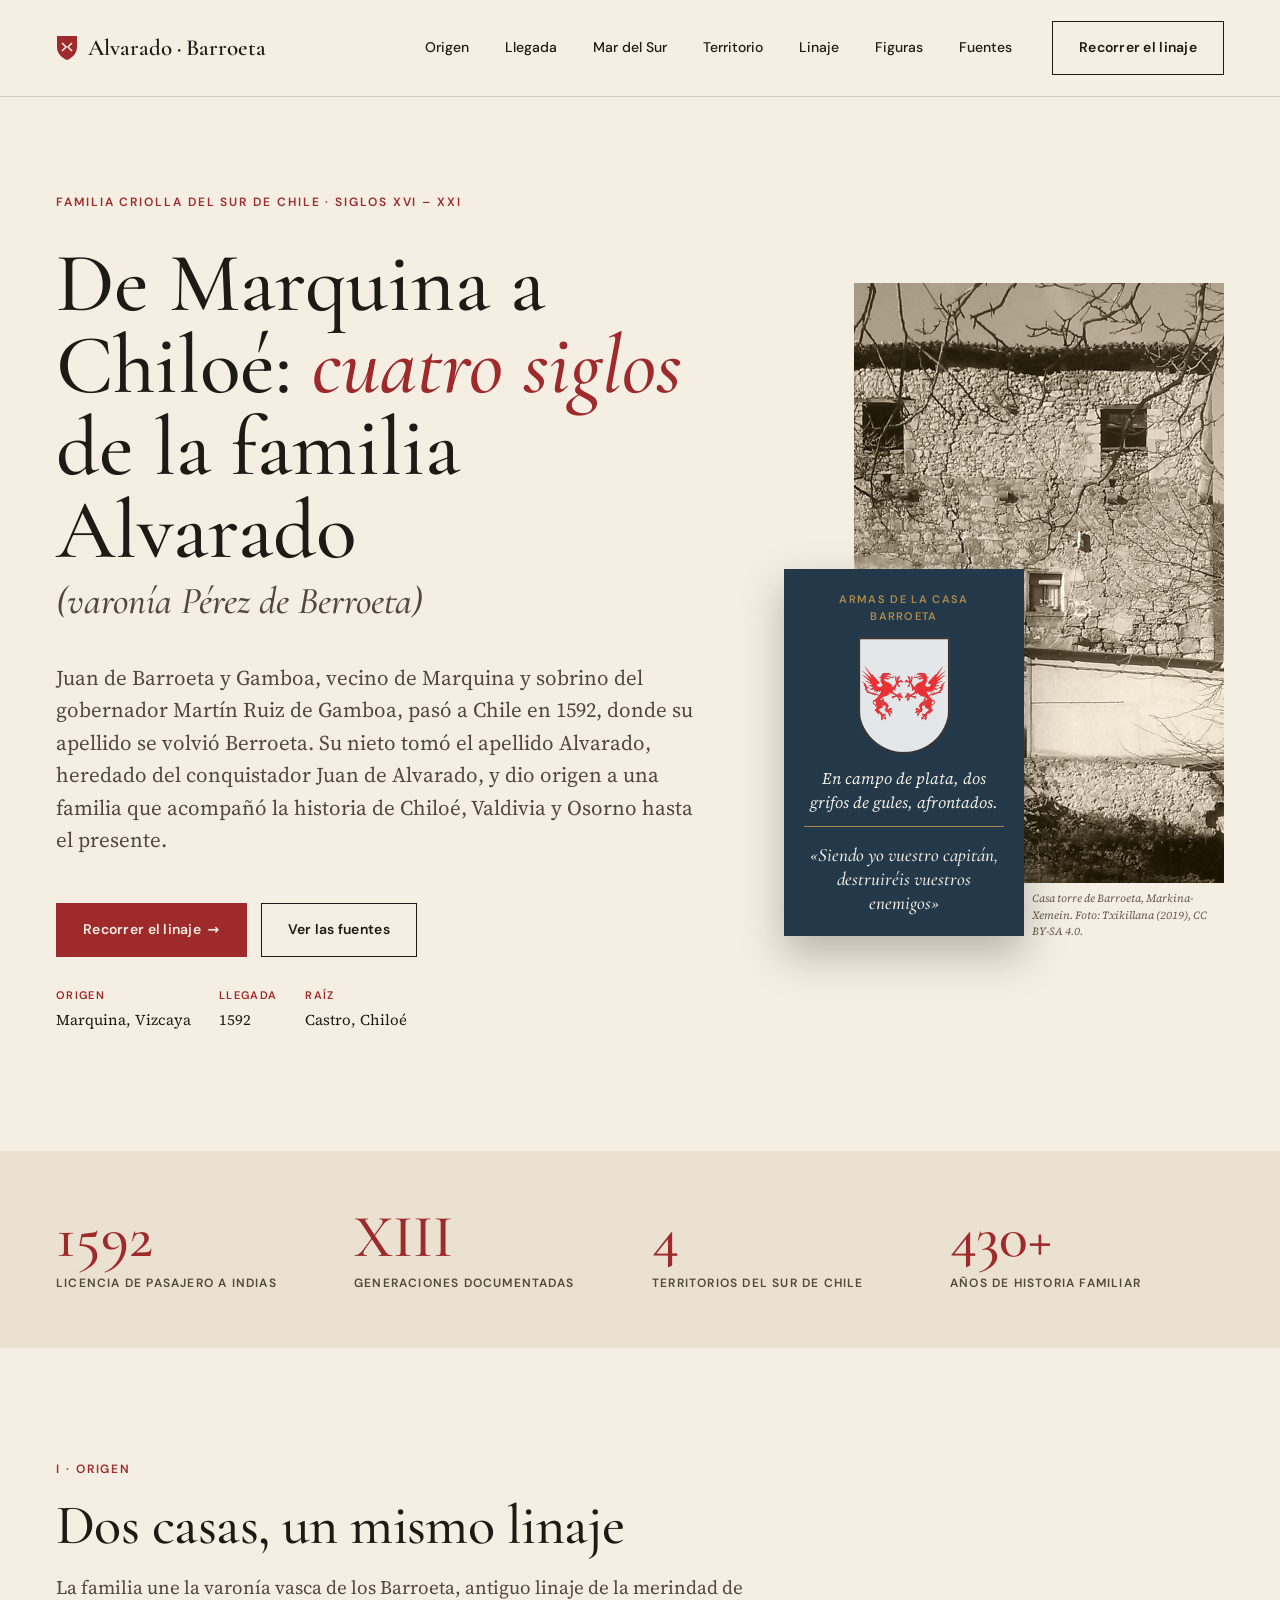
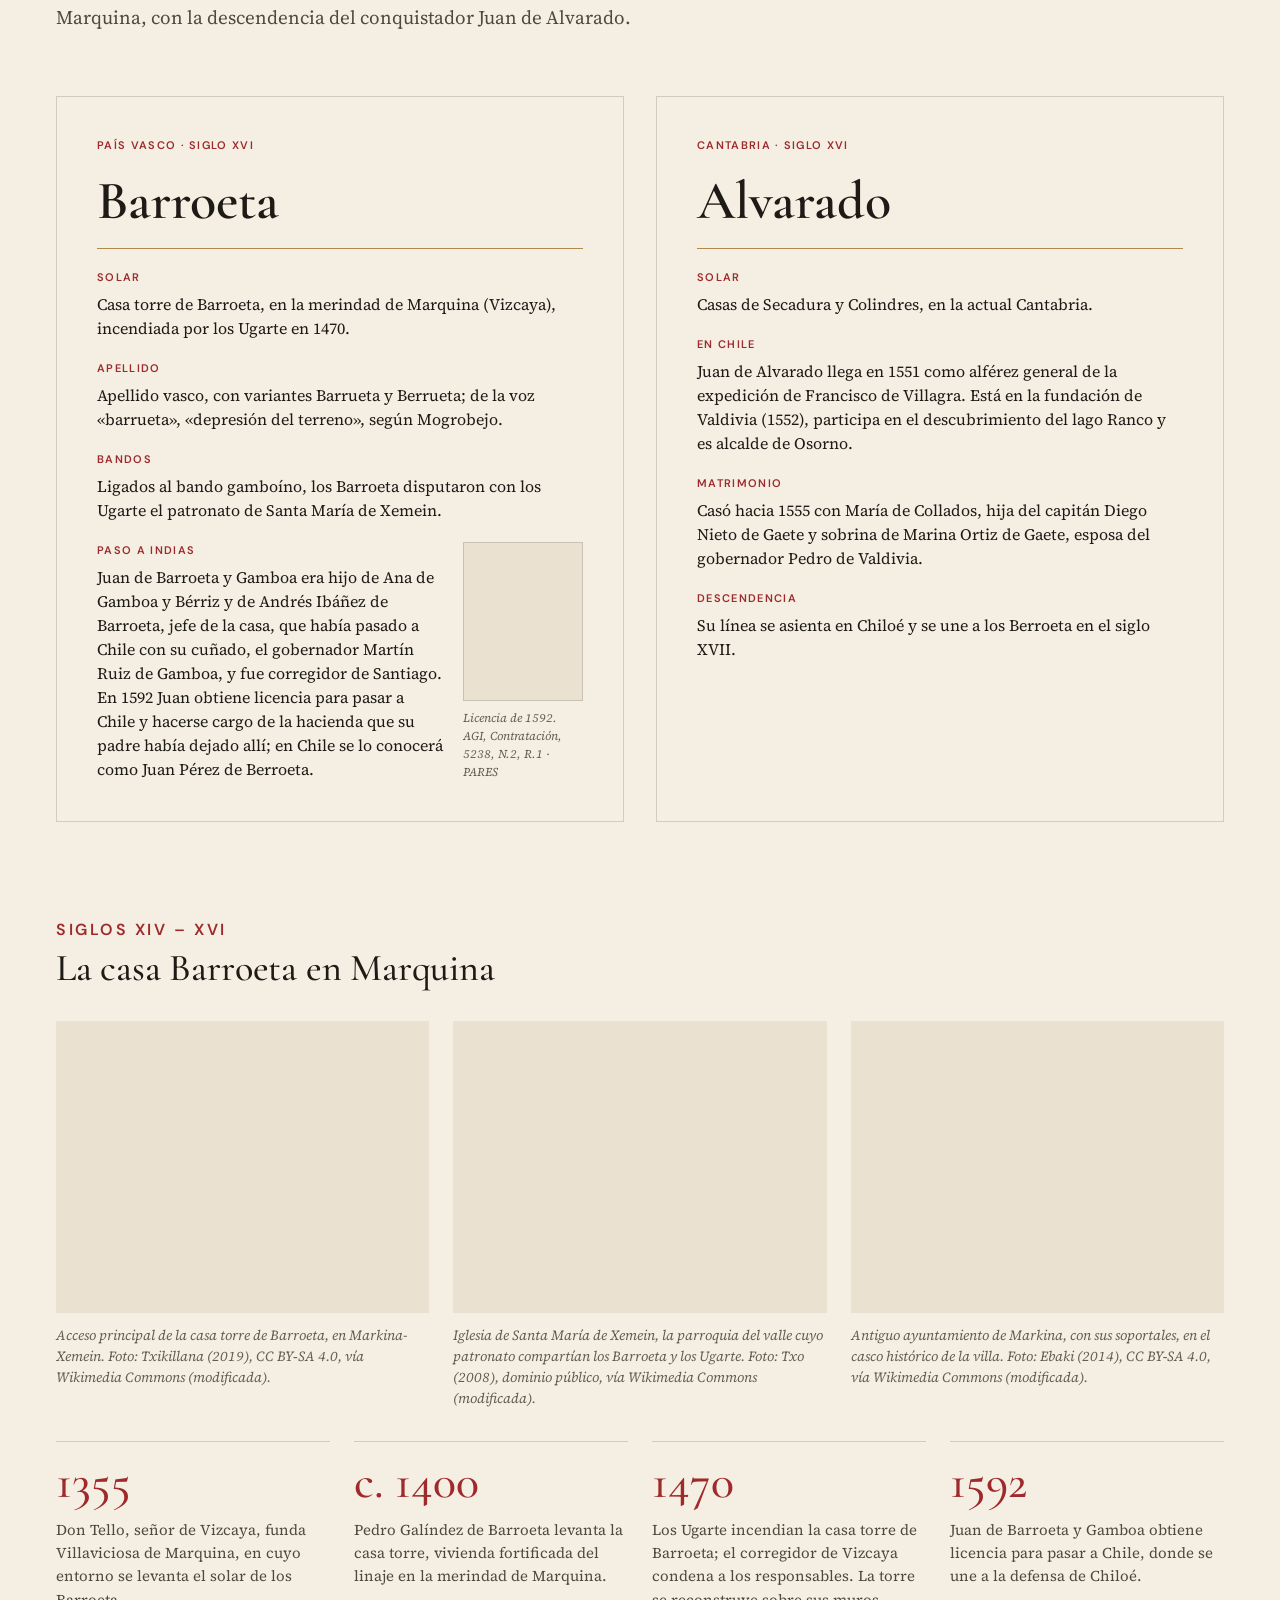
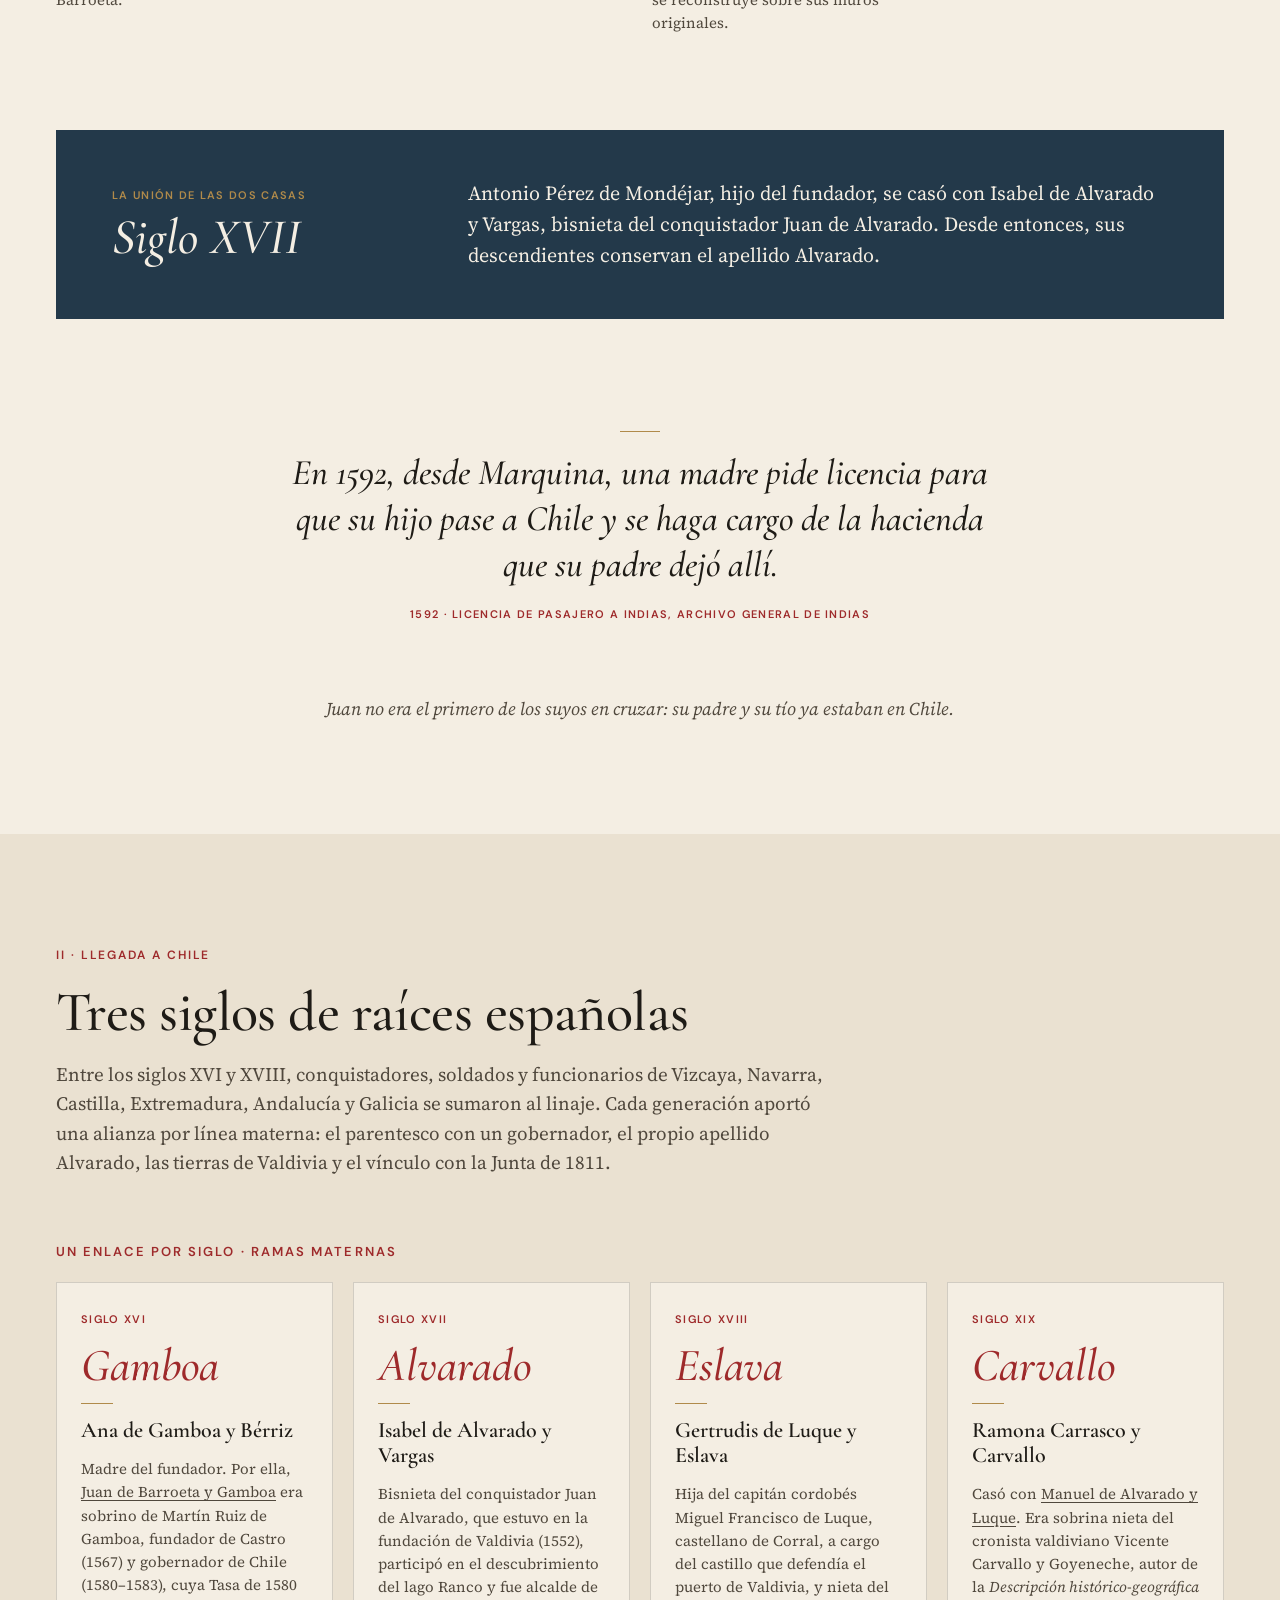
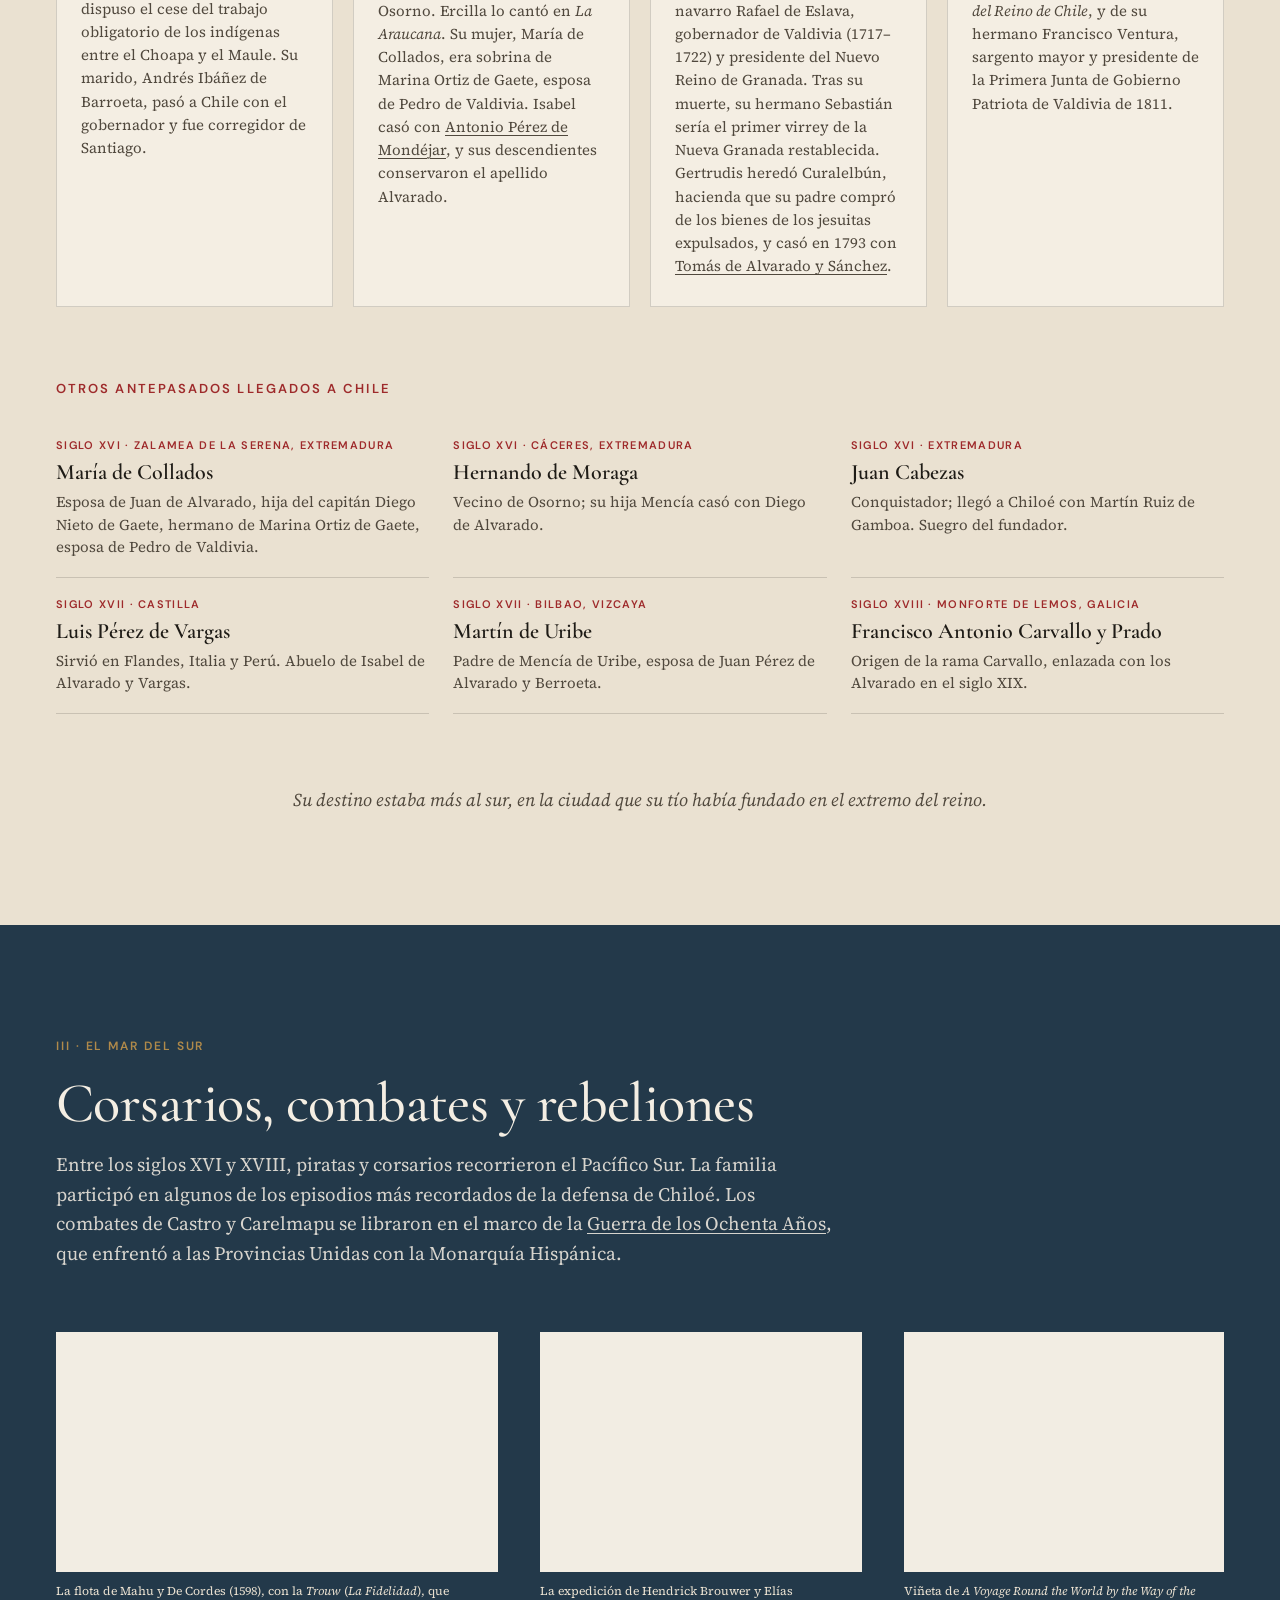
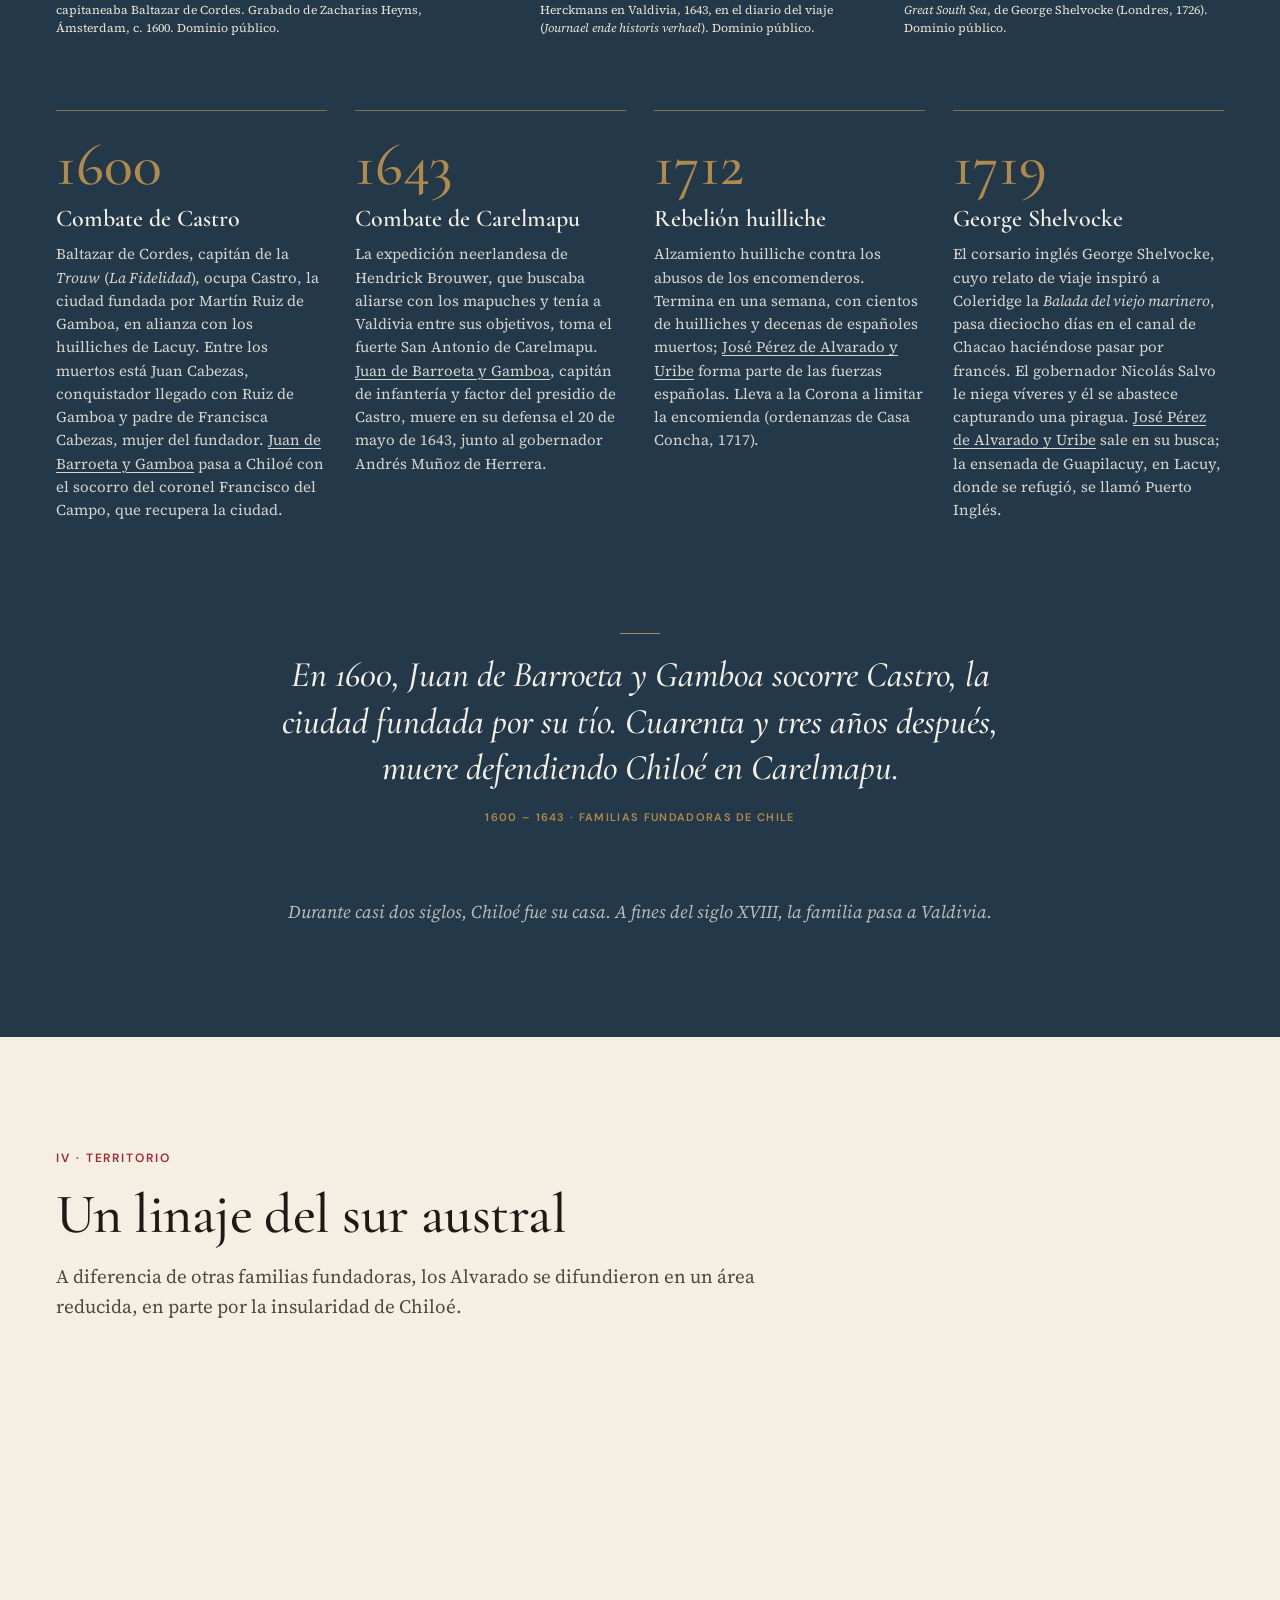
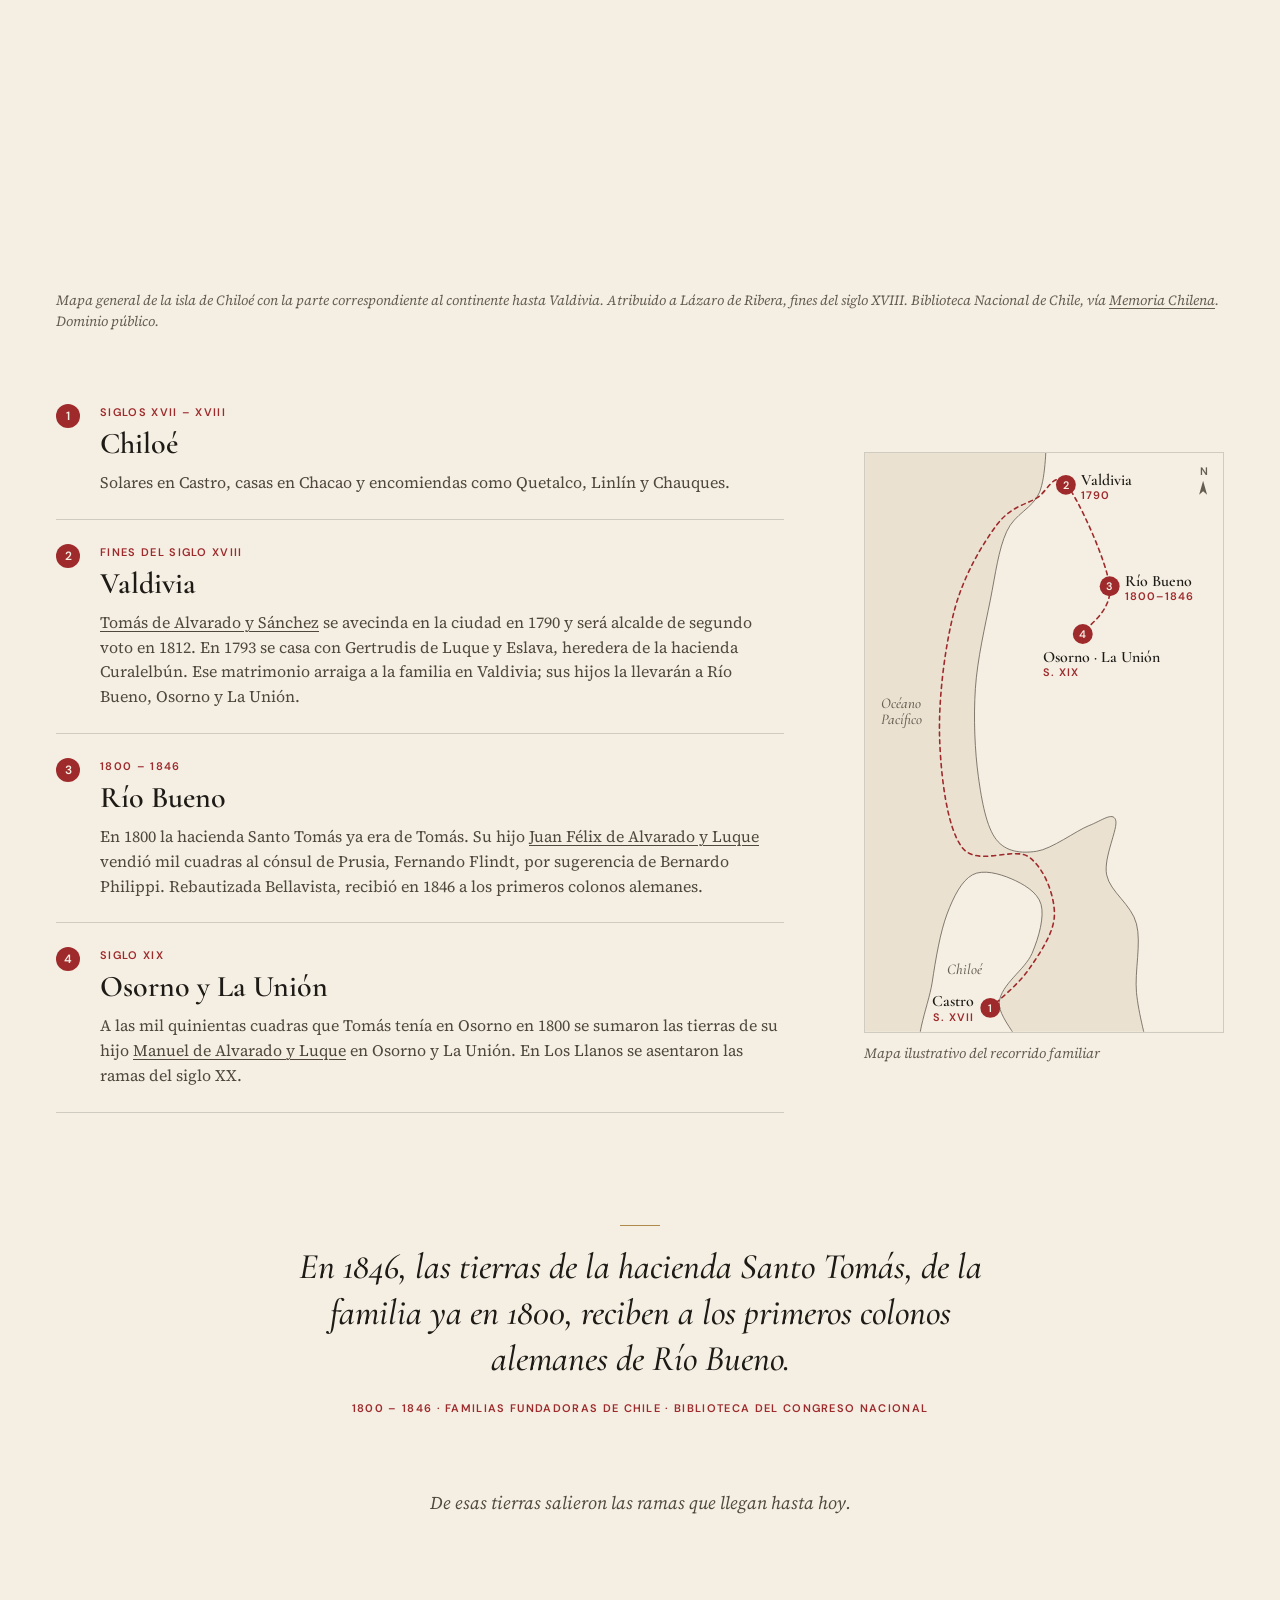
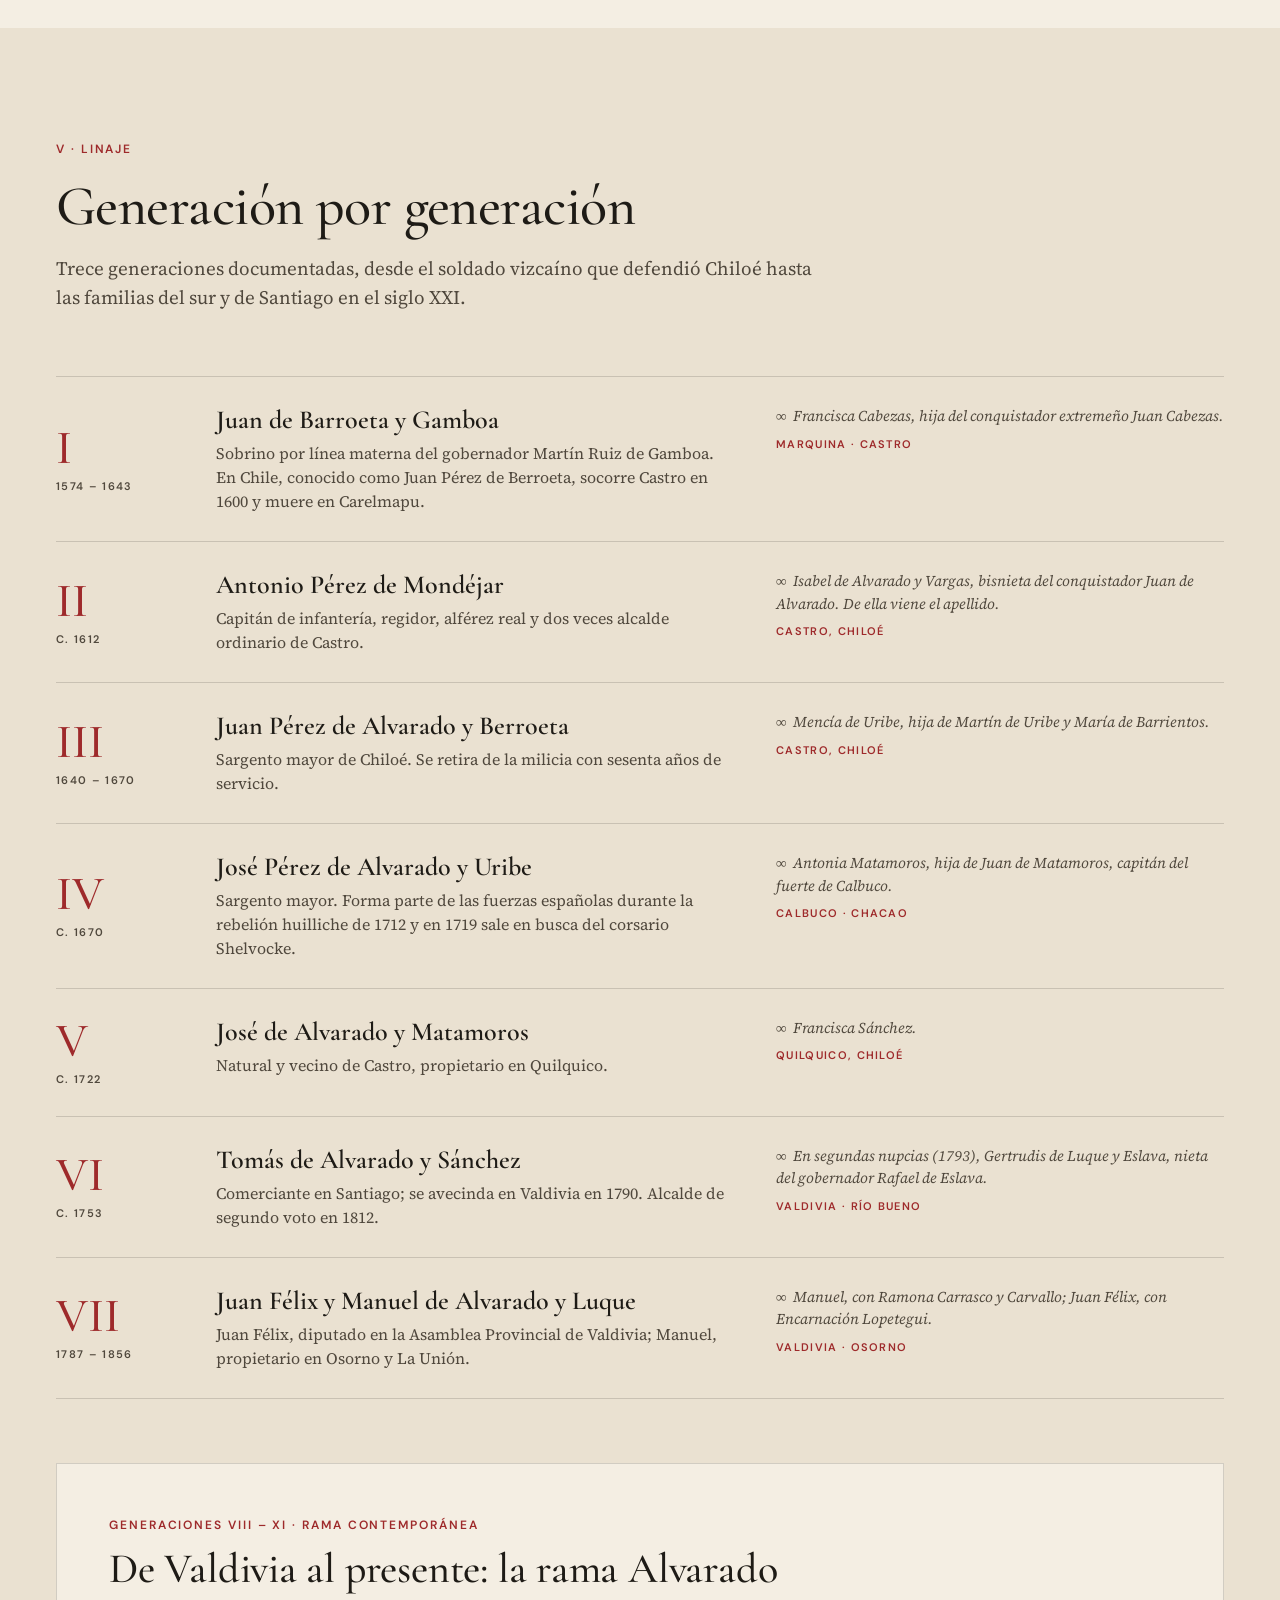
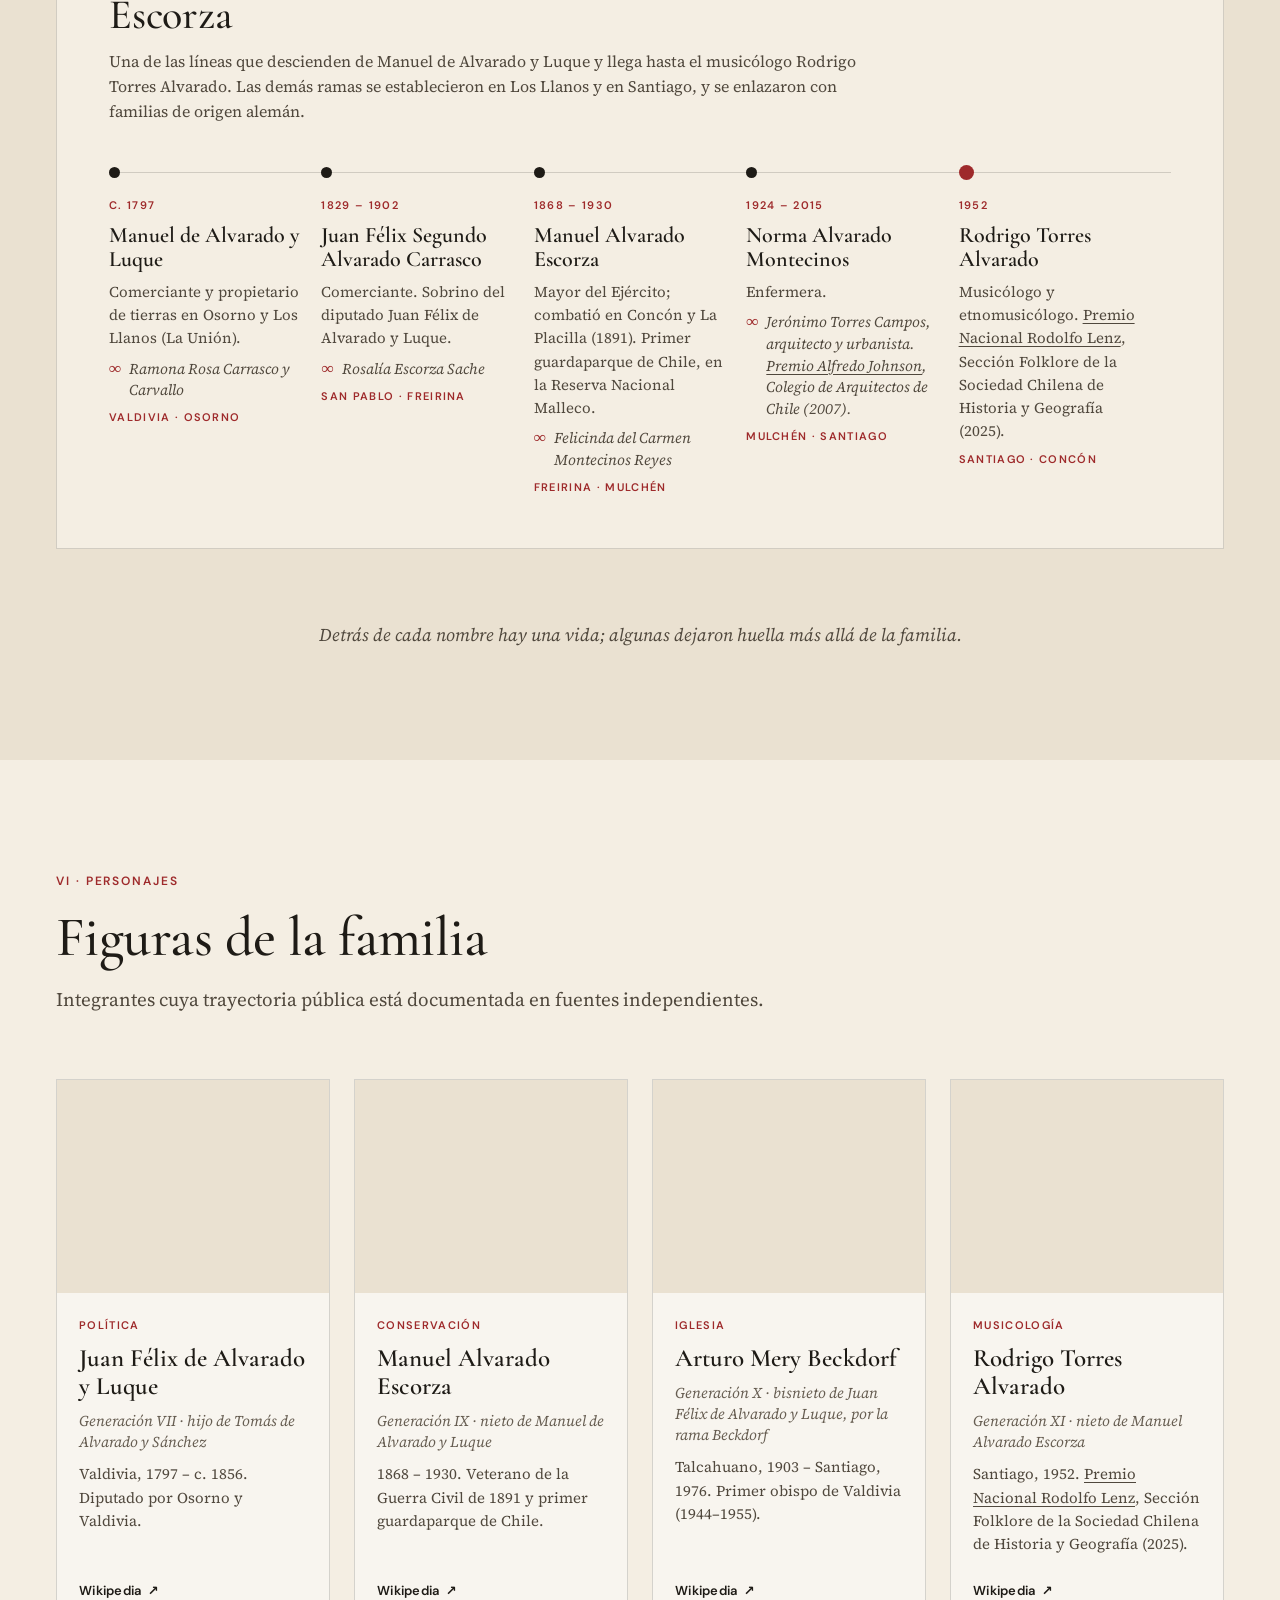
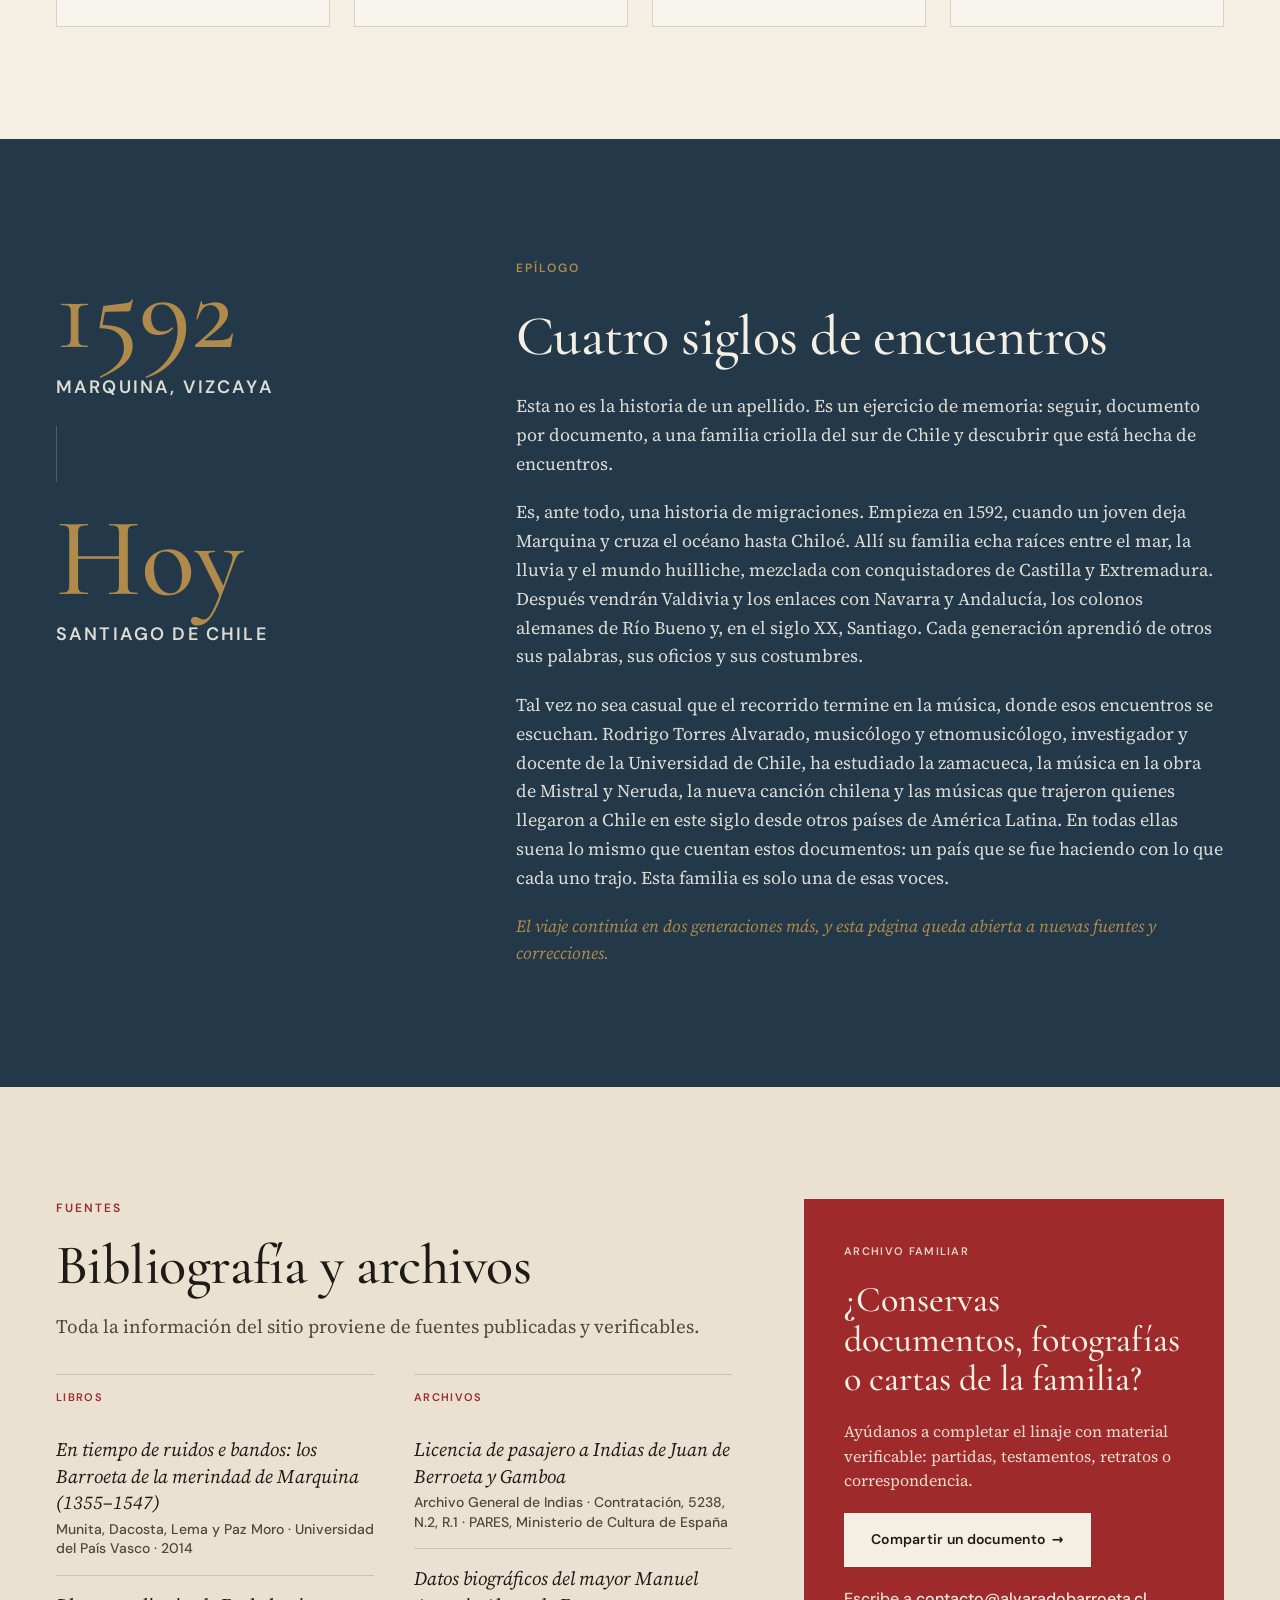
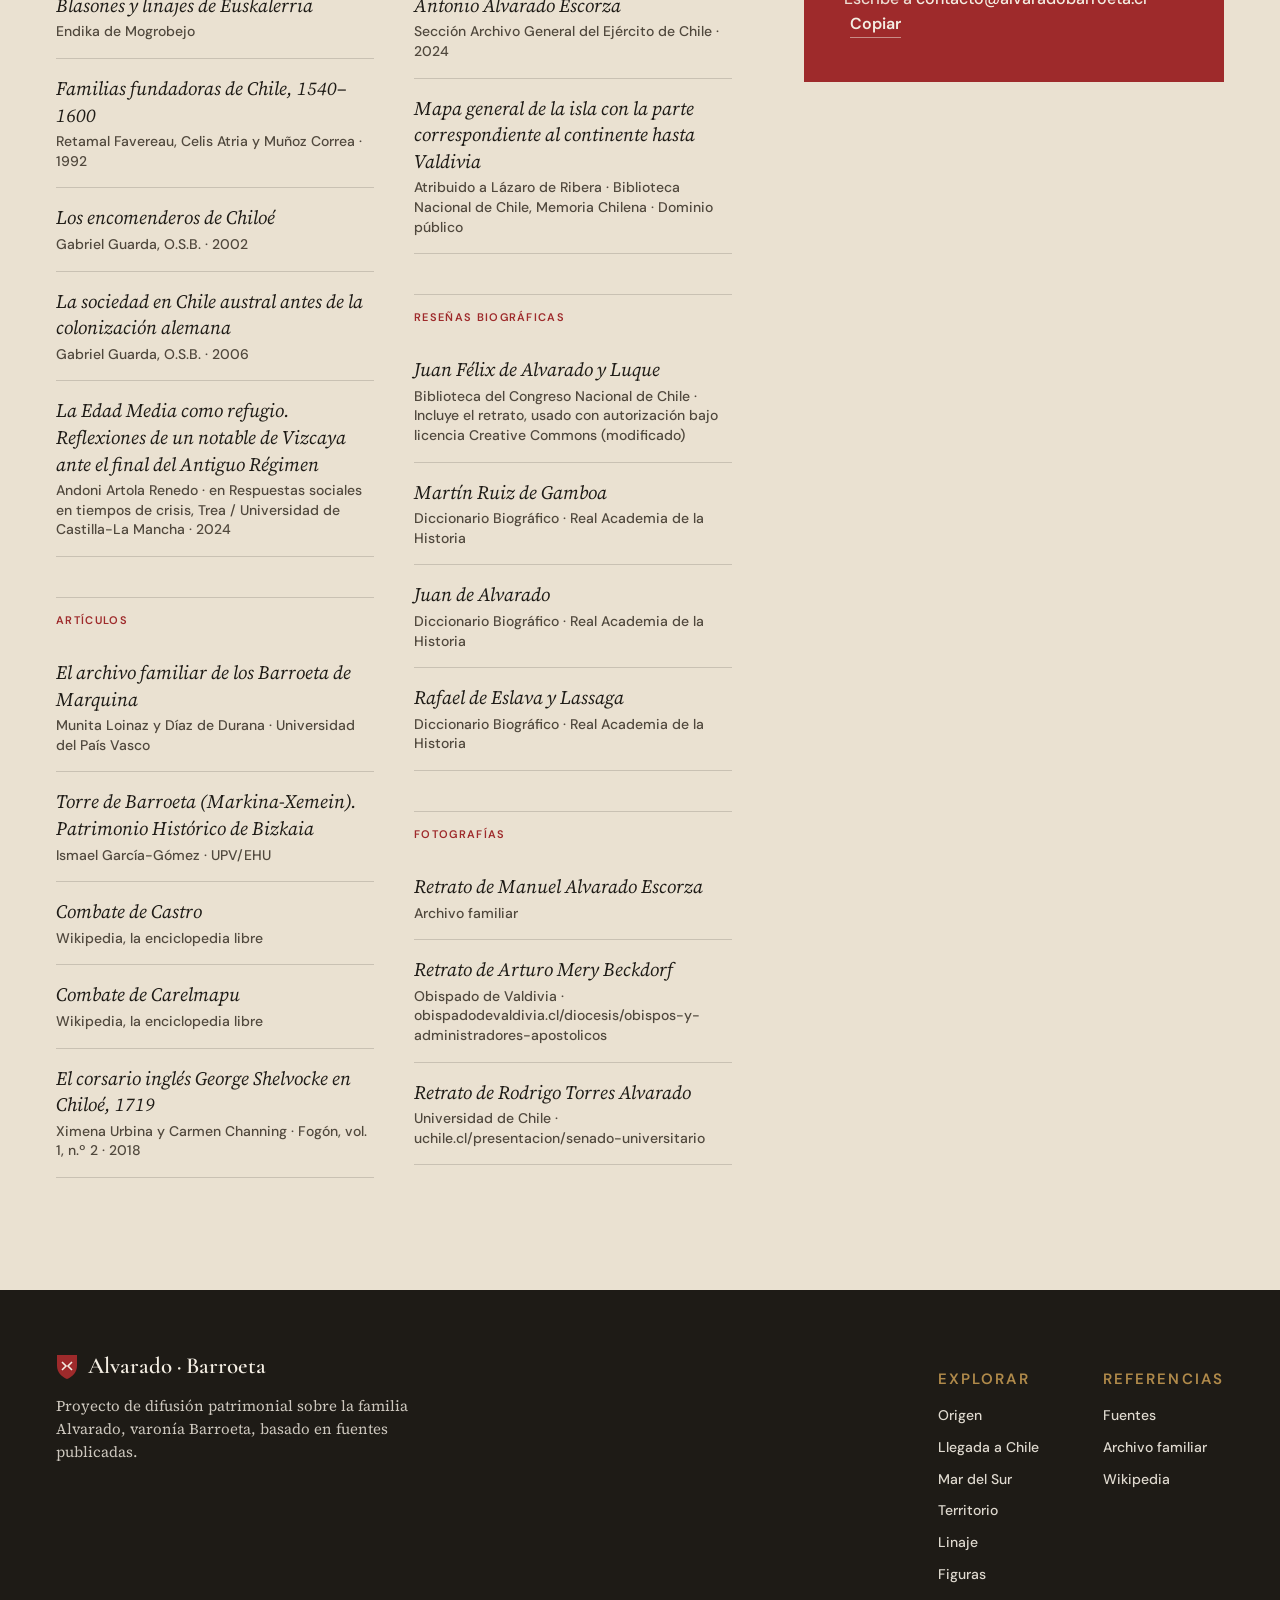
==== commit a93aa812: "Usa contacto@alvaradobarroeta.cl como correo de contacto Co-Authored-By: Claude Opus 5.5 <noreply@an" ====
--- a/index.html
+++ b/index.html
@@ -25,7 +25,7 @@
 <meta name="referrer" content="strict-origin-when-cross-origin">
 <link rel="preload" href="fonts/cormorant-garamond-latin-500-normal.woff2" as="font" type="font/woff2" crossorigin>
 <link rel="preload" href="fonts/source-serif-4-latin-opsz-normal.woff2" as="font" type="font/woff2" crossorigin>
-<link rel="stylesheet" href="styles.css">
+<link rel="stylesheet" href="styles.css?v=3">
 </head>
 <body>
 
@@ -76,11 +76,11 @@
       </div>
     </div>
     <figure class="lamina">
-      <div class="mask"><img src="img/torre-hero.jpg" alt="Casa torre de Barroeta en Markina-Xemein, entre árboles sin hojas" width="1600" height="1200"></div>
+      <div class="mask"><img src="img/torre-hero.jpg" alt="Casa torre de Barroeta en Markina-Xemein, entre árboles sin hojas"></div>
       <figcaption class="cap">Casa torre de Barroeta, Markina-Xemein. Foto: Txikillana (2019), CC BY-SA 4.0.</figcaption>
       <div class="heraldica">
         <p class="label">Armas de la casa Barroeta</p>
-        <img src="img/escudo.png" alt="Escudo de los Barroeta: dos grifos rojos afrontados en campo de plata" width="300" height="381">
+        <img src="img/escudo.png" alt="Escudo de los Barroeta: dos grifos rojos afrontados en campo de plata">
         <p class="t">En campo de plata, dos grifos de gules, afrontados.</p>
         <blockquote>«Siendo yo vuestro capitán, destruiréis vuestros enemigos»</blockquote>
       </div>
@@ -394,8 +394,8 @@
       <p class="label">Archivo familiar</p>
       <h3>¿Conservas documentos, fotografías o cartas de la familia?</h3>
       <p>Ayúdanos a completar el linaje con material verificable: partidas, testamentos, retratos o correspondencia.</p>
-      <a class="btn cta-btn" id="mailBtn" href="#archivo" data-u="mtgere" data-d="gmail.com">Compartir un documento&nbsp;&nbsp;→</a>
-      <p class="mail">Escribe a <span id="mail">mtgere [arroba] gmail.com</span> <button type="button" class="copy" id="copyMail" hidden>Copiar</button></p>
+      <a class="btn cta-btn" id="mailBtn" href="#archivo" data-u="contacto" data-d="alvaradobarroeta.cl">Compartir un documento&nbsp;&nbsp;→</a>
+      <p class="mail">Escribe a <span id="mail">contacto [arroba] alvaradobarroeta.cl</span> <button type="button" class="copy" id="copyMail" hidden>Copiar</button></p>
     </aside>
   </div>
 </section>
@@ -419,7 +419,7 @@
 
 <button class="top-btn" id="topBtn" aria-label="Volver arriba">↑</button>
 
-<script src="app.js" defer></script>
+<script src="app.js?v=3" defer></script>
 
 </body>
 </html>
--- a/styles.css
+++ b/styles.css
@@ -104,7 +104,7 @@
 .lamina figcaption{padding-left:178px;font-size:11px}
 .heraldica{position:absolute;left:0;top:286px;width:240px;background:var(--navy);color:var(--cream);padding:22px 20px;text-align:center;box-shadow:0 18px 40px rgba(30,27,22,.28);display:grid;gap:12px;justify-items:center}
 .heraldica .label{color:var(--gold)}
-.heraldica img{width:92px}
+.heraldica img{width:92px;height:auto}
 .heraldica p.t{font-style:italic;font-size:16px;line-height:1.5}
 .heraldica blockquote{margin:0;padding-top:16px;border-top:1px solid var(--gold);font-family:var(--display);font-style:italic;font-weight:500;font-size:19px;line-height:1.25}
 .hero-copy>*{animation:rise .9s cubic-bezier(.2,.7,.2,1) both}
